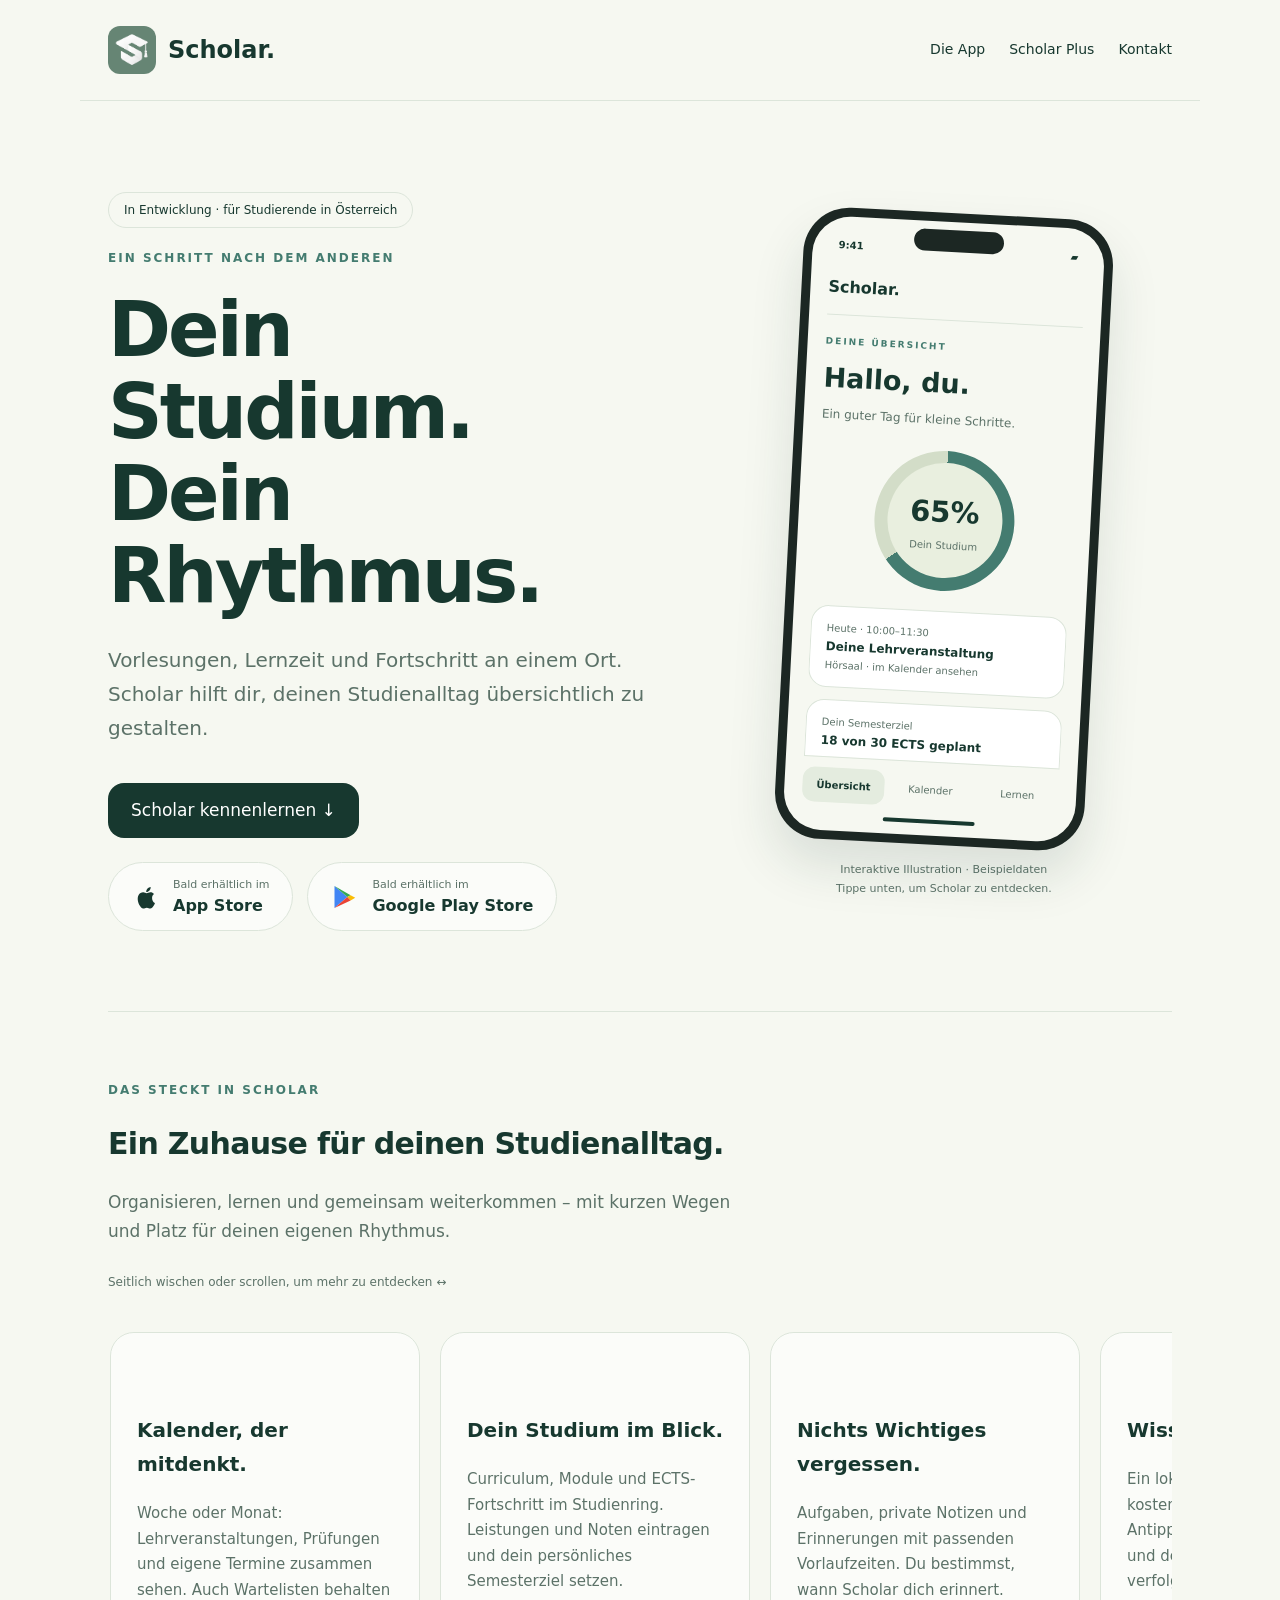
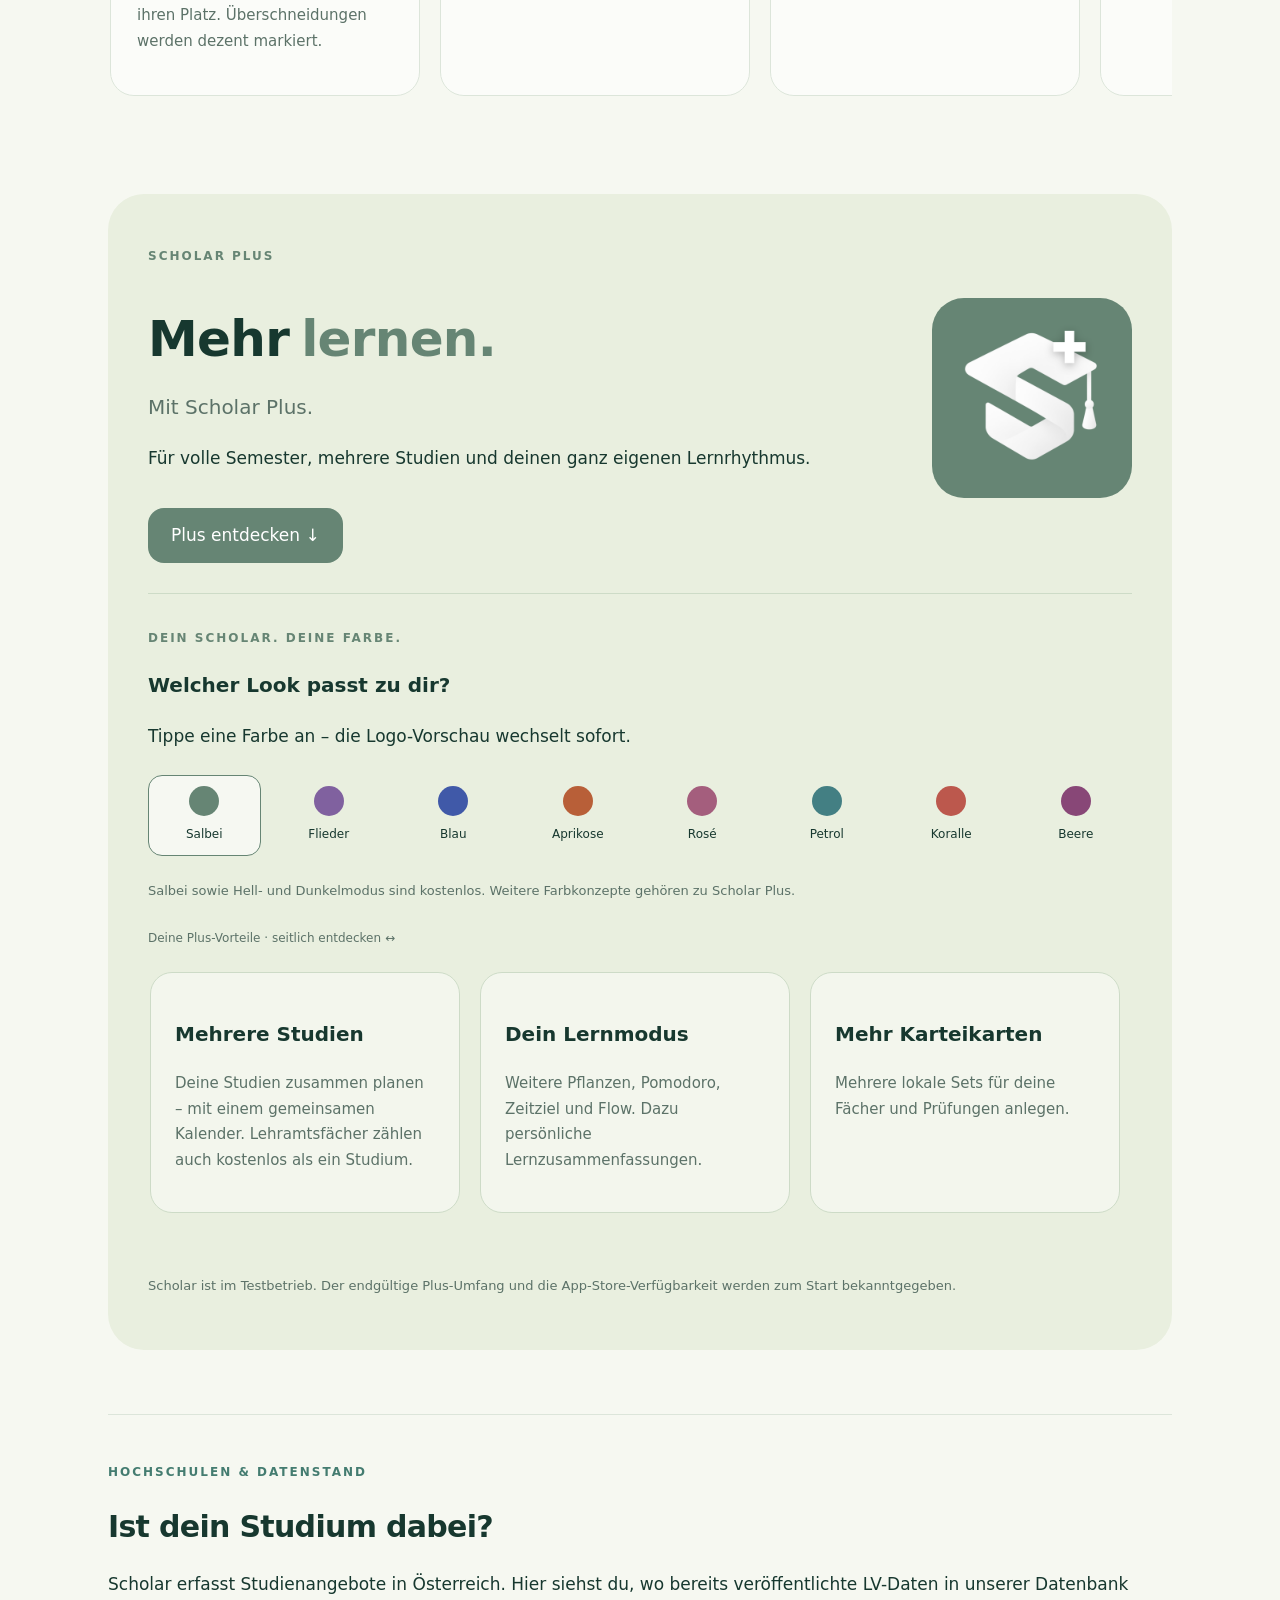
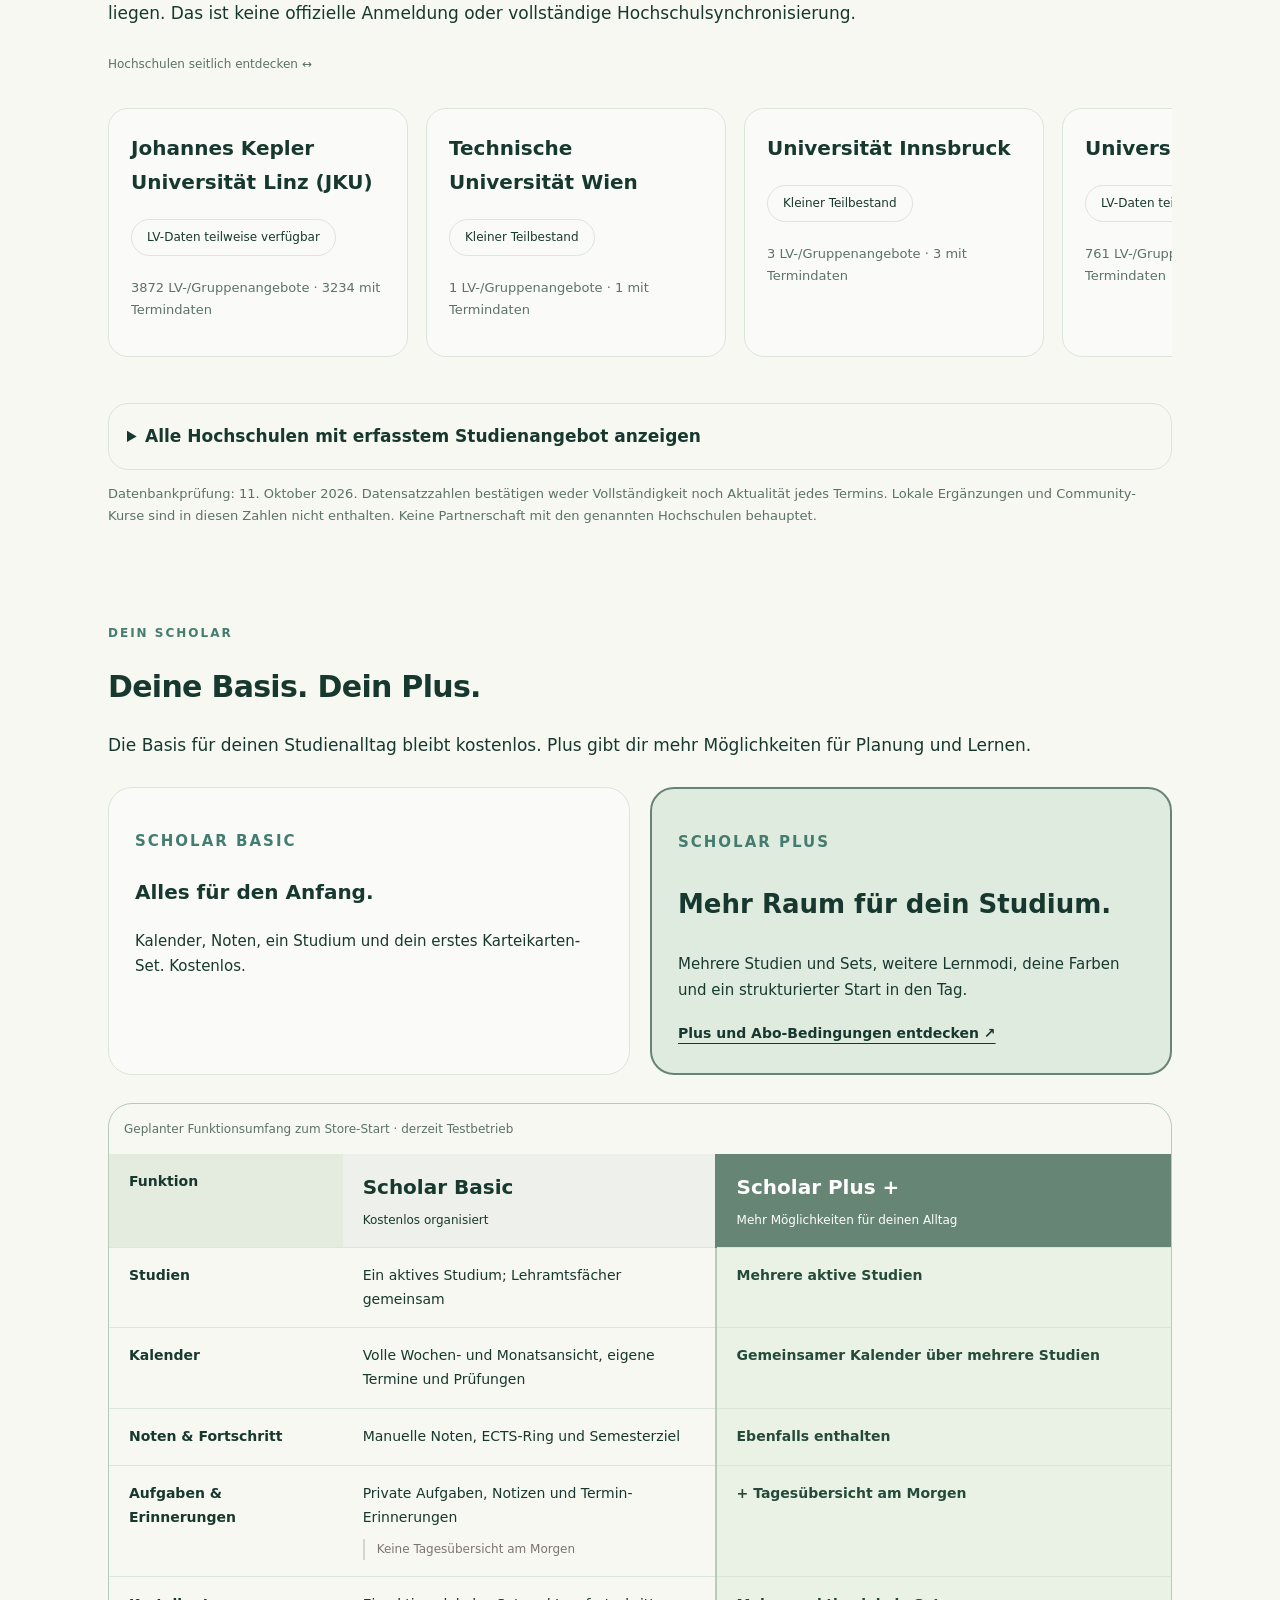
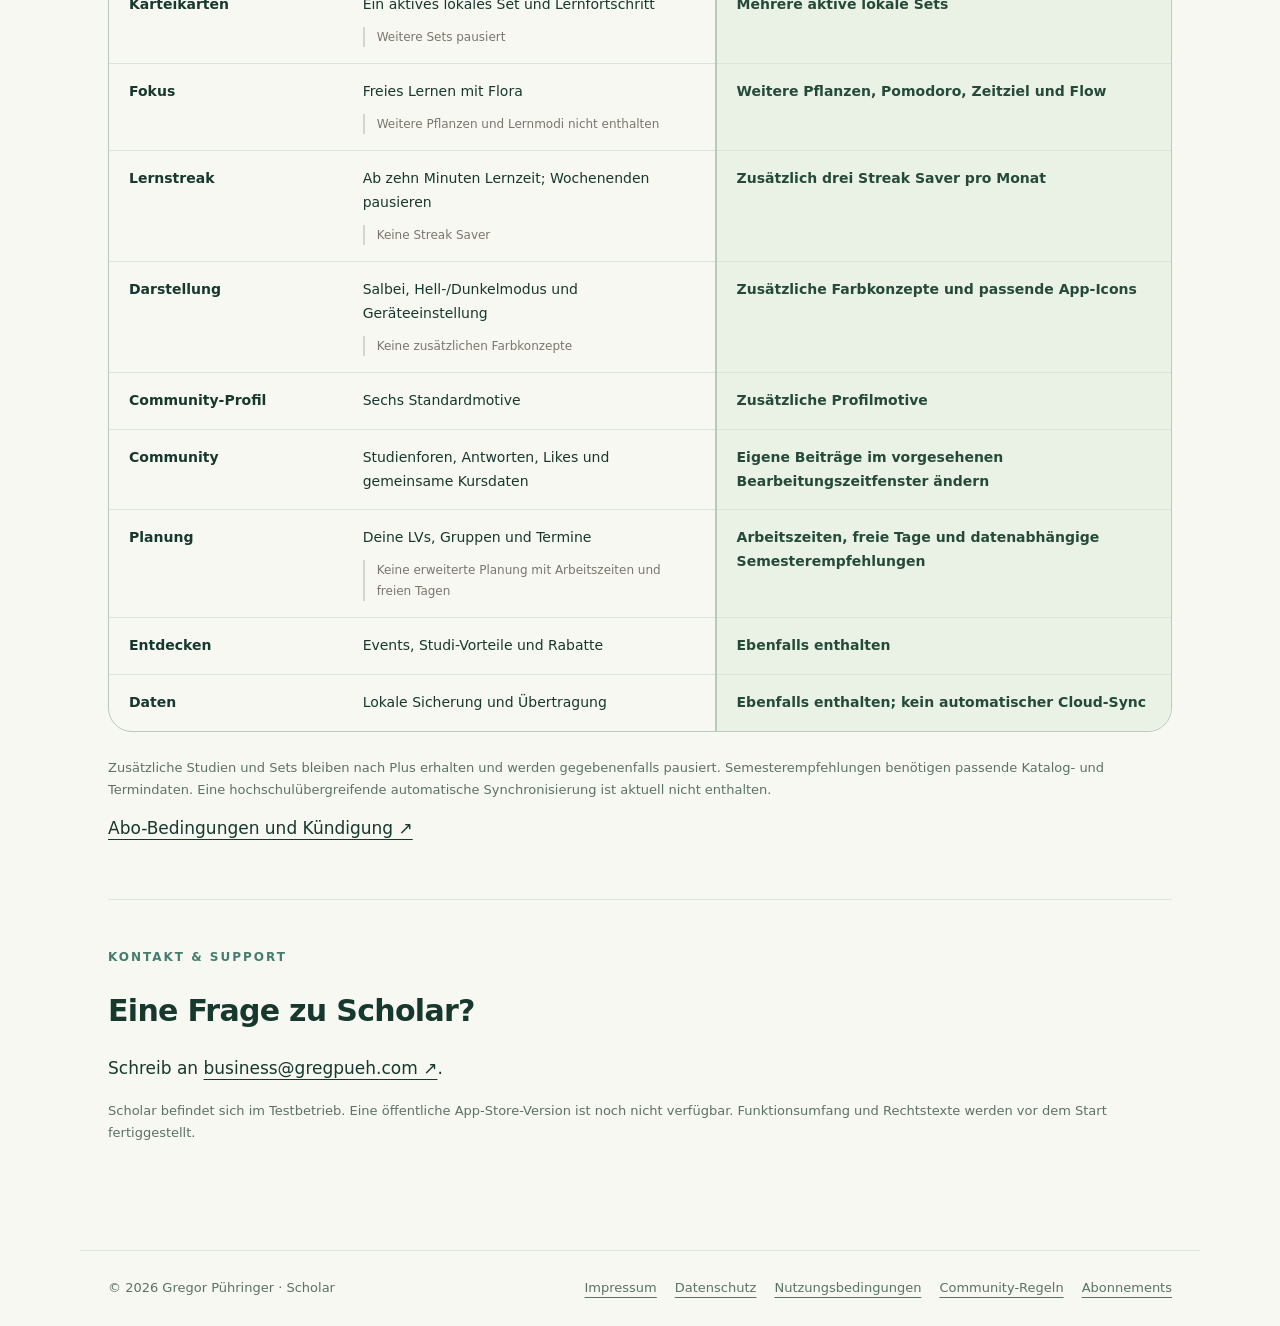
==== index.html @ a80ca8e8 "Add legal disclosures, Basic/Plus comparison and verified catalogue coverage" ====
<!doctype html><html lang="de"><head><meta charset="utf-8"><meta name="viewport" content="width=device-width,initial-scale=1"><meta name="description" content="Scholar – Studienplanung, Lernen und Community. Informationen zur App und Kontakt."><title>Dein Studium. Dein Rhythmus. · Scholar</title><link rel="icon" type="image/png" href="assets/favicon-current.png?v=4"><link rel="stylesheet" href="assets/style.css"></head><body><header><a class="brand" href="index.html"><img src="assets/icon.png" alt="">Scholar.</a><nav aria-label="Hauptnavigation"><a href="index.html#funktionen">Die App</a><a href="#plus">Scholar Plus</a><a href="index.html#kontakt">Kontakt</a></nav></header><main><section class="hero"><div><span class="pill">In Entwicklung · für Studierende in Österreich</span><p class="eyebrow">Ein Schritt nach dem anderen</p><h1>Dein Studium.<br>Dein Rhythmus.</h1><p class="lead">Vorlesungen, Lernzeit und Fortschritt an einem Ort. Scholar hilft dir, deinen Studienalltag übersichtlich zu gestalten.</p><a class="button" href="#funktionen">Scholar kennenlernen ↓</a><div class="store-buttons" aria-label="App-Verfügbarkeit"><button type="button" class="store-button" disabled><svg class="store-logo" viewBox="0 0 24 24" aria-hidden="true"><path fill="currentColor" d="M17.2 12.6c0-2 1.6-3 1.7-3.1-1-1.4-2.5-1.6-3-1.6-1.3-.1-2.6.8-3.3.8-.7 0-1.8-.8-3-.8-1.6 0-3.1.9-3.9 2.3-1.7 2.9-.4 7.2 1.2 9.5.8 1.1 1.6 2.3 2.8 2.2 1.1 0 1.6-.7 3-.7s1.8.7 3 .7c1.2 0 1.9-1.1 2.7-2.2.9-1.3 1.3-2.5 1.3-2.6-.1 0-2.5-1-2.5-4.5zM15 6.4c.6-.8 1.1-1.9 1-3-.9.1-2 .6-2.7 1.4-.6.7-1.2 1.8-1.1 2.9 1 .1 2.1-.5 2.8-1.3z"/></svg><span><small>Bald erhältlich im</small><strong>App Store</strong></span></button><button type="button" class="store-button" disabled><svg class="store-logo" viewBox="0 0 24 24" aria-hidden="true"><path fill="#4285f4" d="M3 2.5 14 12 3 21.5z"/><path fill="#34a853" d="m3 2.5 13.8 7.9L14 12z"/><path fill="#fbbc04" d="m14 12 2.8-1.6 4 2.3-4 2.3z"/><path fill="#ea4335" d="m3 21.5 13.8-6.5L14 12z"/></svg><span><small>Bald erhältlich im</small><strong>Google Play Store</strong></span></button></div></div><div class="phone-showcase"><div class="phone" aria-label="Interaktive Illustration der Scholar-App"><div class="phone-island"></div><div class="phone-screen"><div class="phone-status"><span>9:41</span><span>▰</span></div><div class="phone-appbar"><strong>Scholar.</strong><div class="phone-actions"><span class="phone-action" style="--icon:url(assets/moon.png)" aria-hidden="true"></span><span class="phone-action" style="--icon:url(assets/bell.png)" aria-hidden="true"></span><span class="phone-action" style="--icon:url(assets/flame.png)" aria-hidden="true"></span><span class="phone-action" style="--icon:url(assets/plus.png)" aria-hidden="true"></span></div></div><div class="phone-view" data-phone-view="home"><p class="eyebrow">Deine Übersicht</p><h3>Hallo, du.</h3><p class="phone-subtitle">Ein guter Tag für kleine Schritte.</p><div class="ring"><span><b>65%</b><small>Dein Studium</small></span></div><div class="agenda"><small>Heute · 10:00–11:30</small><strong>Deine Lehrveranstaltung</strong><small>Hörsaal · im Kalender ansehen</small></div><div class="agenda"><small>Dein Semesterziel</small><strong>18 von 30 ECTS geplant</strong><div class="mini-progress"><span></span></div></div></div><div class="phone-view" data-phone-view="calendar" hidden><p class="eyebrow">Dein Kalender</p><h3>Alles an einem Ort.</h3><div class="mini-week"><span>Mo</span><span>Di</span><span>Mi</span><span>Do</span><span>Fr</span></div><div class="agenda"><small>09:00–10:30 · Lehrveranstaltung</small><strong>Raum für neue Ideen</strong></div><div class="agenda"><small>14:00 · Prüfung</small><strong>Du bist vorbereitet.</strong></div><div class="agenda"><small>18:00 · Eigener Termin</small><strong>Zeit für dich</strong></div></div><div class="phone-view" data-phone-view="learn" hidden><p class="eyebrow">Deine Lernzeit</p><h3>Schritt für Schritt.</h3><div class="learning-illustration"><span class="feature-icon" style="--icon:url(assets/focus.png)" aria-hidden="true"></span></div><div class="agenda"><small>Freies Lernen</small><strong>Mit Flora dranbleiben.</strong></div><div class="agenda"><small>Deine Karteikarten</small><strong>Wissen wiederholen.</strong></div><div class="agenda"><small>Dein Lernstreak</small><strong>Jeder Lerntag zählt.</strong></div></div><div class="phone-tabs" role="group" aria-label="App-Vorschau auswählen"><button data-phone-tab="home" aria-pressed="true">Übersicht</button><button data-phone-tab="calendar" aria-pressed="false">Kalender</button><button data-phone-tab="learn" aria-pressed="false">Lernen</button></div><div class="phone-homebar"></div></div></div><p class="example">Interaktive Illustration · Beispieldaten<br>Tippe unten, um Scholar zu entdecken.</p></div></section><section id="funktionen" class="feature-section"><p class="eyebrow">Das steckt in Scholar</p><h2>Ein Zuhause für deinen Studienalltag.</h2><p class="section-intro">Organisieren, lernen und gemeinsam weiterkommen – mit kurzen Wegen und Platz für deinen eigenen Rhythmus.</p><p class="scroll-hint">Seitlich wischen oder scrollen, um mehr zu entdecken ↔</p><div class="feature-grid horizontal-cards" tabindex="0" aria-label="Scholar-Funktionen, seitlich scrollbar"><article><span class="feature-icon" style="--icon:url(assets/calendar.png)" aria-hidden="true"></span><h3>Kalender, der mitdenkt.</h3><p>Woche oder Monat: Lehrveranstaltungen, Prüfungen und eigene Termine zusammen sehen. Auch Wartelisten behalten ihren Platz. Überschneidungen werden dezent markiert.</p></article><article><span class="feature-icon" style="--icon:url(assets/target.svg)" aria-hidden="true"></span><h3>Dein Studium im Blick.</h3><p>Curriculum, Module und ECTS-Fortschritt im Studienring. Leistungen und Noten eintragen und dein persönliches Semesterziel setzen.</p></article><article><span class="feature-icon" style="--icon:url(assets/clock.svg)" aria-hidden="true"></span><h3>Nichts Wichtiges vergessen.</h3><p>Aufgaben, private Notizen und Erinnerungen mit passenden Vorlaufzeiten. Du bestimmst, wann Scholar dich erinnert.</p></article><article><span class="feature-icon" style="--icon:url(assets/flashcards.svg)" aria-hidden="true"></span><h3>Wissen, das bleibt.</h3><p>Ein lokales Karteikarten-Set kostenlos anlegen. Karten durch Antippen umdrehen, wiederholen und deinen Lernfortschritt verfolgen.</p></article><article><span class="feature-icon" style="--icon:url(assets/focus.png)" aria-hidden="true"></span><h3>Kleine Pflanze. Große Schritte.</h3><p>Kostenlos frei lernen mit Flora. Ab zehn Minuten Lernzeit zählt dein Tag für den Lernstreak. Wochenenden pausieren ihn, wenn du nicht lernst.</p></article><article><span class="feature-icon" style="--icon:url(assets/community.png)" aria-hidden="true"></span><h3>Gemeinsam weiterkommen.</h3><p>Studienforen mit Fragen, Beiträgen und Antworten. Community-Lehrveranstaltungen und Prüfungstermine ergänzen und finden.</p></article><article><span class="feature-icon" style="--icon:url(assets/discover.png)" aria-hidden="true"></span><h3>Mehr als Vorlesungen.</h3><p>In Wien Events, Studi-Vorteile und Rabatte entdecken. Kategorien helfen beim Finden; Links führen direkt zum jeweiligen Angebot.</p></article><article><span class="feature-icon" style="--icon:url(assets/download.svg)" aria-hidden="true"></span><h3>Deine Daten bleiben bei dir.</h3><p>Persönliche Studien- und Lerndaten lokal sichern und auf ein anderes Gerät übertragen. Account und gemeinsame Community-Daten liegen online.</p></article></div></section><section id="plus" class="plus-section"><div class="plus-intro"><div><p class="eyebrow">Scholar Plus</p><h2 class="rotating-heading">Mehr <span class="word-window" aria-hidden="true"><span class="word-track"><span>lernen.</span><span>planen.</span><span>Fokus.</span><span>Überblick.</span><span>Farbe.</span><span>Freiraum.</span><span>Struktur.</span><span>Motivation.</span><span>Möglichkeiten.</span><span>Lernzeit.</span><span>Organisation.</span><span>Fortschritt.</span><span>lernen.</span></span></span><span class="sr-only">lernen, planen, Fokus, Überblick, Farbe, Freiraum, Struktur, Motivation, Möglichkeiten, Lernzeit, Organisation und Fortschritt.</span></h2><p class="lead">Mit Scholar Plus.</p><p>Für volle Semester, mehrere Studien und deinen ganz eigenen Lernrhythmus.</p><a class="button" href="#plus-vorteile">Plus entdecken ↓</a></div><img class="plus-logo" src="assets/Scholar_sage_plus.png" alt="Scholar-Plus-Logo" width="200" height="200"></div><div class="color-showcase"><p class="eyebrow">Dein Scholar. Deine Farbe.</p><h3>Welcher Look passt zu dir?</h3><p>Tippe eine Farbe an – die Logo-Vorschau wechselt sofort.</p><div class="color-options"><button class="color-choice" data-color="sage" style="--swatch:#668574" aria-pressed="true"><span></span>Salbei</button><button class="color-choice" data-color="lilac" style="--swatch:#80619f" aria-pressed="false"><span></span>Flieder</button><button class="color-choice" data-color="blue" style="--swatch:#4059a8" aria-pressed="false"><span></span>Blau</button><button class="color-choice" data-color="orange" style="--swatch:#b85f38" aria-pressed="false"><span></span>Aprikose</button><button class="color-choice" data-color="rose" style="--swatch:#a45e7d" aria-pressed="false"><span></span>Rosé</button><button class="color-choice" data-color="teal" style="--swatch:#437f83" aria-pressed="false"><span></span>Petrol</button><button class="color-choice" data-color="coral" style="--swatch:#bc584d" aria-pressed="false"><span></span>Koralle</button><button class="color-choice" data-color="berry" style="--swatch:#884777" aria-pressed="false"><span></span>Beere</button></div><p class="footnote">Salbei sowie Hell- und Dunkelmodus sind kostenlos. Weitere Farbkonzepte gehören zu Scholar Plus.</p></div><p class="scroll-hint">Deine Plus-Vorteile · seitlich entdecken ↔</p><div id="plus-vorteile" class="plus-grid horizontal-cards" tabindex="0" aria-label="Plus-Vorteile, seitlich scrollbar"><article><h3>Mehrere Studien</h3><p>Deine Studien zusammen planen – mit einem gemeinsamen Kalender. Lehramtsfächer zählen auch kostenlos als ein Studium.</p></article><article><h3>Dein Lernmodus</h3><p>Weitere Pflanzen, Pomodoro, Zeitziel und Flow. Dazu persönliche Lernzusammenfassungen.</p></article><article><h3>Mehr Karteikarten</h3><p>Mehrere lokale Sets für deine Fächer und Prüfungen anlegen.</p></article><article><h3>Deine Farben</h3><p>Zusätzliche Farbkonzepte, Community-Icons und ein passendes App-Icon auf unterstützten Geräten.</p></article><article><h3>Mehr Freiraum</h3><p>Arbeitszeiten und freie Tage berücksichtigen. Semesterempfehlungen, wenn passende Daten vorliegen.</p></article><article><h3>Gut in den Tag</h3><p>Die Tagesübersicht am Morgen als Benachrichtigung erhalten.</p></article><article><h3>Streak retten</h3><p>Drei Streak Saver pro Monat. Einen nach einem verpassten Tag erloschenen Streak wieder anzünden.</p></article></div><p class="footnote">Scholar ist im Testbetrieb. Der endgültige Plus-Umfang und die App-Store-Verfügbarkeit werden zum Start bekanntgegeben.</p></section><section id="hochschulen" class="institutions"><p class="eyebrow">Hochschulen & Datenstand</p><h2>Ist dein Studium dabei?</h2><p>Scholar erfasst Studienangebote in Österreich. Hier siehst du, wo bereits veröffentlichte LV-Daten in unserer Datenbank liegen. Das ist keine offizielle Anmeldung oder vollständige Hochschulsynchronisierung.</p><p class="scroll-hint">Hochschulen seitlich entdecken ↔</p><div class="institution-grid" tabindex="0" aria-label="Hochschulen, seitlich scrollbar"><article><h3>Johannes Kepler Universität Linz (JKU)</h3><span class="pill">LV-Daten teilweise verfügbar</span><p>3872 LV-/Gruppenangebote · 3234 mit Termindaten</p></article><article><h3>Technische Universität Wien</h3><span class="pill">Kleiner Teilbestand</span><p>1 LV-/Gruppenangebote · 1 mit Termindaten</p></article><article><h3>Universität Innsbruck</h3><span class="pill">Kleiner Teilbestand</span><p>3 LV-/Gruppenangebote · 3 mit Termindaten</p></article><article><h3>Universität Klagenfurt</h3><span class="pill">LV-Daten teilweise verfügbar</span><p>761 LV-/Gruppenangebote · 729 mit Termindaten</p></article><article><h3>Universität Wien</h3><span class="pill">LV-Daten teilweise verfügbar</span><p>642 LV-/Gruppenangebote · 398 mit Termindaten</p></article><article><h3>Wirtschaftsuniversität Wien</h3><span class="pill">LV-Daten teilweise verfügbar</span><p>1442 LV-/Gruppenangebote · 597 mit Termindaten</p></article></div><details class="institution-directory"><summary>Alle Hochschulen mit erfasstem Studienangebot anzeigen</summary><ul><li><strong>Akademie der bildenden Künste Wien</strong><span>15 Studiengänge im Verzeichnis · LV-Daten noch nicht veröffentlicht</span></li><li><strong>Anton Bruckner Privatuniversität</strong><span>40 Studiengänge im Verzeichnis · LV-Daten noch nicht veröffentlicht</span></li><li><strong>Bertha von Suttner Privatuniversität</strong><span>7 Studiengänge im Verzeichnis · LV-Daten noch nicht veröffentlicht</span></li><li><strong>CAMPUS 02 Fachhochschule der Wirtschaft GmbH</strong><span>15 Studiengänge im Verzeichnis · LV-Daten noch nicht veröffentlicht</span></li><li><strong>Central European University Private University</strong><span>46 Studiengänge im Verzeichnis · LV-Daten noch nicht veröffentlicht</span></li><li><strong>Danube Private University</strong><span>7 Studiengänge im Verzeichnis · LV-Daten noch nicht veröffentlicht</span></li><li><strong>Fachhochschule für angewandte Militärwissenschaften</strong><span>3 Studiengänge im Verzeichnis · LV-Daten noch nicht veröffentlicht</span></li><li><strong>Fachhochschule Joanneum GmbH</strong><span>54 Studiengänge im Verzeichnis · LV-Daten noch nicht veröffentlicht</span></li><li><strong>Fachhochschule Salzburg GmbH</strong><span>36 Studiengänge im Verzeichnis · LV-Daten noch nicht veröffentlicht</span></li><li><strong>Fachhochschule Technikum Wien</strong><span>32 Studiengänge im Verzeichnis · LV-Daten noch nicht veröffentlicht</span></li><li><strong>Fachhochschule Vorarlberg GmbH</strong><span>17 Studiengänge im Verzeichnis · LV-Daten noch nicht veröffentlicht</span></li><li><strong>Fachhochschule Wiener Neustadt GmbH</strong><span>46 Studiengänge im Verzeichnis · LV-Daten noch nicht veröffentlicht</span></li><li><strong>Ferdinand Porsche Fernfachhochschule GmbH</strong><span>6 Studiengänge im Verzeichnis · LV-Daten noch nicht veröffentlicht</span></li><li><strong>FH Gesundheitsberufe OÖ GmbH</strong><span>12 Studiengänge im Verzeichnis · LV-Daten noch nicht veröffentlicht</span></li><li><strong>FH OÖ Studienbetriebs GmbH</strong><span>75 Studiengänge im Verzeichnis · LV-Daten noch nicht veröffentlicht</span></li><li><strong>FHG – Zentrum für Gesundheitsberufe Tirol GmbH</strong><span>11 Studiengänge im Verzeichnis · LV-Daten noch nicht veröffentlicht</span></li><li><strong>FHW Fachhochschul-Studiengänge Betriebs- und Forschungseinrichtungen der Wiener Wirtschaft GmbH (FHW GmbH)</strong><span>20 Studiengänge im Verzeichnis · LV-Daten noch nicht veröffentlicht</span></li><li><strong>Gustav Mahler Privatuniversität für Musik</strong><span>5 Studiengänge im Verzeichnis · LV-Daten noch nicht veröffentlicht</span></li><li><strong>Hochschule für Agrar- und Umweltpädagogik</strong><span>6 Studiengänge im Verzeichnis · LV-Daten noch nicht veröffentlicht</span></li><li><strong>Hochschule für Angewandte Wissenschaften Burgenland GmbH</strong><span>32 Studiengänge im Verzeichnis · LV-Daten noch nicht veröffentlicht</span></li><li><strong>Hochschule für Angewandte Wissenschaften Campus Wien</strong><span>47 Studiengänge im Verzeichnis · LV-Daten noch nicht veröffentlicht</span></li><li><strong>Hochschule für Angewandte Wissenschaften Kärnten</strong><span>52 Studiengänge im Verzeichnis · LV-Daten noch nicht veröffentlicht</span></li><li><strong>Hochschule für Angewandte Wissenschaften Kufstein Tirol GmbH</strong><span>20 Studiengänge im Verzeichnis · LV-Daten noch nicht veröffentlicht</span></li><li><strong>Hochschule für Angewandte Wissenschaften St. Pölten</strong><span>32 Studiengänge im Verzeichnis · LV-Daten noch nicht veröffentlicht</span></li><li><strong>Hochschule für Wirtschaft und Gesellschaft des BFI Wien</strong><span>17 Studiengänge im Verzeichnis · LV-Daten noch nicht veröffentlicht</span></li><li><strong>IMC Hochschule für Angewandte Wissenschaften Krems GmbH</strong><span>29 Studiengänge im Verzeichnis · LV-Daten noch nicht veröffentlicht</span></li><li><strong>Interdisciplinary Transformation University (IT:U)</strong><span>4 Studiengänge im Verzeichnis · LV-Daten noch nicht veröffentlicht</span></li><li><strong>JAM MUSIC LAB Private University for Jazz and Popular Music Vienna</strong><span>6 Studiengänge im Verzeichnis · LV-Daten noch nicht veröffentlicht</span></li><li><strong>Johannes Kepler Universität Linz (JKU)</strong><span>78 Studiengänge im Verzeichnis · LV-Daten vorhanden</span></li><li><strong>Joseph-Haydn-Privathochschule für Musik Burgenland</strong><span>39 Studiengänge im Verzeichnis · LV-Daten noch nicht veröffentlicht</span></li><li><strong>Karl Landsteiner Privatuniversität</strong><span>6 Studiengänge im Verzeichnis · LV-Daten noch nicht veröffentlicht</span></li><li><strong>Katholische Privatuniversität Linz</strong><span>14 Studiengänge im Verzeichnis · LV-Daten noch nicht veröffentlicht</span></li><li><strong>Kirchliche Pädagogische Hochschule – Edith Stein</strong><span>5 Studiengänge im Verzeichnis · LV-Daten noch nicht veröffentlicht</span></li><li><strong>Kirchliche Pädagogische Hochschule Wien/Niederösterreich</strong><span>5 Studiengänge im Verzeichnis · LV-Daten noch nicht veröffentlicht</span></li><li><strong>Lauder Business School</strong><span>3 Studiengänge im Verzeichnis · LV-Daten noch nicht veröffentlicht</span></li><li><strong>MCI Management Center Innsbruck – Internationale Hochschule GmbH</strong><span>30 Studiengänge im Verzeichnis · LV-Daten noch nicht veröffentlicht</span></li><li><strong>Medizinische Universität Graz</strong><span>8 Studiengänge im Verzeichnis · LV-Daten noch nicht veröffentlicht</span></li><li><strong>Medizinische Universität Innsbruck</strong><span>7 Studiengänge im Verzeichnis · LV-Daten noch nicht veröffentlicht</span></li><li><strong>Medizinische Universität Wien</strong><span>9 Studiengänge im Verzeichnis · LV-Daten noch nicht veröffentlicht</span></li><li><strong>MODUL University Vienna Privatuniversität</strong><span>11 Studiengänge im Verzeichnis · LV-Daten noch nicht veröffentlicht</span></li><li><strong>Montanuniversität Leoben</strong><span>44 Studiengänge im Verzeichnis · LV-Daten noch nicht veröffentlicht</span></li><li><strong>Musik und Kunst Privatuniversität der Stadt Wien</strong><span>32 Studiengänge im Verzeichnis · LV-Daten noch nicht veröffentlicht</span></li><li><strong>New Design University Privatuniversität St.Pölten</strong><span>8 Studiengänge im Verzeichnis · LV-Daten noch nicht veröffentlicht</span></li><li><strong>Pädagogische Hochschule Kärnten</strong><span>5 Studiengänge im Verzeichnis · LV-Daten noch nicht veröffentlicht</span></li><li><strong>Pädagogische Hochschule Niederösterreich</strong><span>7 Studiengänge im Verzeichnis · LV-Daten noch nicht veröffentlicht</span></li><li><strong>Pädagogische Hochschule Oberösterreich</strong><span>15 Studiengänge im Verzeichnis · LV-Daten noch nicht veröffentlicht</span></li><li><strong>Pädagogische Hochschule Salzburg</strong><span>6 Studiengänge im Verzeichnis · LV-Daten noch nicht veröffentlicht</span></li><li><strong>Pädagogische Hochschule Steiermark</strong><span>14 Studiengänge im Verzeichnis · LV-Daten noch nicht veröffentlicht</span></li><li><strong>Pädagogische Hochschule Tirol</strong><span>12 Studiengänge im Verzeichnis · LV-Daten noch nicht veröffentlicht</span></li><li><strong>Pädagogische Hochschule Vorarlberg</strong><span>4 Studiengänge im Verzeichnis · LV-Daten noch nicht veröffentlicht</span></li><li><strong>Pädagogische Hochschule Wien</strong><span>14 Studiengänge im Verzeichnis · LV-Daten noch nicht veröffentlicht</span></li><li><strong>Paracelsus Medizinische Privatuniversität</strong><span>11 Studiengänge im Verzeichnis · LV-Daten noch nicht veröffentlicht</span></li><li><strong>Philosophisch-Theologische Hochschule Benedikt XVI. Heiligenkreuz</strong><span>3 Studiengänge im Verzeichnis · LV-Daten noch nicht veröffentlicht</span></li><li><strong>Private Pädagogische Hochschule Augustinum</strong><span>5 Studiengänge im Verzeichnis · LV-Daten noch nicht veröffentlicht</span></li><li><strong>Private Pädagogische Hochschule Burgenland</strong><span>3 Studiengänge im Verzeichnis · LV-Daten noch nicht veröffentlicht</span></li><li><strong>Private Pädagogische Hochschule der Diözese Linz</strong><span>7 Studiengänge im Verzeichnis · LV-Daten noch nicht veröffentlicht</span></li><li><strong>Privatuniversität Schloss Seeburg</strong><span>8 Studiengänge im Verzeichnis · LV-Daten noch nicht veröffentlicht</span></li><li><strong>Sigmund Freud Privatuniversität</strong><span>14 Studiengänge im Verzeichnis · LV-Daten noch nicht veröffentlicht</span></li><li><strong>Stella Vorarlberg Privathochschule für Musik</strong><span>4 Studiengänge im Verzeichnis · LV-Daten noch nicht veröffentlicht</span></li><li><strong>Technische Universität Graz</strong><span>62 Studiengänge im Verzeichnis · LV-Daten noch nicht veröffentlicht</span></li><li><strong>Technische Universität Wien</strong><span>56 Studiengänge im Verzeichnis · LV-Daten vorhanden</span></li><li><strong>UMIT TIROL – Privatuniversität für Gesundheitswissenschaften und -technologie</strong><span>23 Studiengänge im Verzeichnis · LV-Daten noch nicht veröffentlicht</span></li><li><strong>Universität für angewandte Kunst Wien</strong><span>33 Studiengänge im Verzeichnis · LV-Daten noch nicht veröffentlicht</span></li><li><strong>Universität für Bodenkultur Wien</strong><span>52 Studiengänge im Verzeichnis · LV-Daten noch nicht veröffentlicht</span></li><li><strong>Universität für künstlerische und industrielle Gestaltung Linz</strong><span>27 Studiengänge im Verzeichnis · LV-Daten noch nicht veröffentlicht</span></li><li><strong>Universität für Musik und darstellende Kunst Graz</strong><span>102 Studiengänge im Verzeichnis · LV-Daten noch nicht veröffentlicht</span></li><li><strong>Universität für Musik und darstellende Kunst Wien</strong><span>97 Studiengänge im Verzeichnis · LV-Daten noch nicht veröffentlicht</span></li><li><strong>Universität für Weiterbildung Krems</strong><span>14 Studiengänge im Verzeichnis · LV-Daten noch nicht veröffentlicht</span></li><li><strong>Universität Graz</strong><span>157 Studiengänge im Verzeichnis · LV-Daten noch nicht veröffentlicht</span></li><li><strong>Universität Innsbruck</strong><span>180 Studiengänge im Verzeichnis · LV-Daten vorhanden</span></li><li><strong>Universität Klagenfurt</strong><span>79 Studiengänge im Verzeichnis · LV-Daten vorhanden</span></li><li><strong>Universität Mozarteum Salzburg</strong><span>99 Studiengänge im Verzeichnis · LV-Daten noch nicht veröffentlicht</span></li><li><strong>Universität Salzburg</strong><span>140 Studiengänge im Verzeichnis · LV-Daten noch nicht veröffentlicht</span></li><li><strong>Universität Wien</strong><span>240 Studiengänge im Verzeichnis · LV-Daten vorhanden</span></li><li><strong>University of Sustainability – Charlotte Fresenius Privatuniversität</strong><span>6 Studiengänge im Verzeichnis · LV-Daten noch nicht veröffentlicht</span></li><li><strong>Veterinärmedizinische Universität Wien</strong><span>8 Studiengänge im Verzeichnis · LV-Daten noch nicht veröffentlicht</span></li><li><strong>Webster Vienna Private University</strong><span>7 Studiengänge im Verzeichnis · LV-Daten noch nicht veröffentlicht</span></li><li><strong>Wirtschaftsuniversität Wien</strong><span>24 Studiengänge im Verzeichnis · LV-Daten vorhanden</span></li></ul></details><p class="footnote">Datenbankprüfung: 11. Oktober 2026. Datensatzzahlen bestätigen weder Vollständigkeit noch Aktualität jedes Termins. Lokale Ergänzungen und Community-Kurse sind in diesen Zahlen nicht enthalten. Keine Partnerschaft mit den genannten Hochschulen behauptet.</p></section><section id="vergleich" class="comparison"><p class="eyebrow">Dein Scholar</p><h2>Deine Basis. Dein Plus.</h2><p>Die Basis für deinen Studienalltag bleibt kostenlos. Plus gibt dir mehr Möglichkeiten für Planung und Lernen.</p><div class="plan-intro"><article class="basic-plan"><p class="eyebrow">Scholar Basic</p><h3>Alles für den Anfang.</h3><p>Kalender, Noten, ein Studium und dein erstes Karteikarten-Set. Kostenlos.</p></article><article class="plus-plan"><p class="eyebrow">Scholar Plus</p><h3>Mehr Raum für dein Studium.</h3><p>Mehrere Studien und Sets, weitere Lernmodi, deine Farben und ein strukturierter Start in den Tag.</p><a href="abonnements.html">Plus und Abo-Bedingungen entdecken ↗</a></article></div><div class="comparison-scroll" tabindex="0" aria-label="Funktionsvergleich, horizontal scrollbar"><table><caption>Geplanter Funktionsumfang zum Store-Start · derzeit Testbetrieb</caption><thead><tr><th scope="col">Funktion</th><th scope="col" class="basic-column"><span class="plan-label">Scholar Basic</span><small>Kostenlos organisiert</small></th><th scope="col" class="plus-column"><span class="plan-label">Scholar Plus <span aria-hidden="true">+</span></span><small>Mehr Möglichkeiten für deinen Alltag</small></th></tr></thead><tbody><tr><th scope="row">Studien</th><td>Ein aktives Studium; Lehramtsfächer gemeinsam</td><td>Mehrere aktive Studien</td></tr><tr><th scope="row">Kalender</th><td>Volle Wochen- und Monatsansicht, eigene Termine und Prüfungen</td><td>Gemeinsamer Kalender über mehrere Studien</td></tr><tr><th scope="row">Noten & Fortschritt</th><td>Manuelle Noten, ECTS-Ring und Semesterziel</td><td>Ebenfalls enthalten</td></tr><tr><th scope="row">Aufgaben & Erinnerungen</th><td>Private Aufgaben, Notizen und Termin-Erinnerungen<small class="comparison-missing">Keine Tagesübersicht am Morgen</small></td><td><span class="comparison-extra">+ Tagesübersicht am Morgen</span></td></tr><tr><th scope="row">Karteikarten</th><td>Ein aktives lokales Set und Lernfortschritt<small class="comparison-missing">Weitere Sets pausiert</small></td><td>Mehrere aktive lokale Sets</td></tr><tr><th scope="row">Fokus</th><td>Freies Lernen mit Flora<small class="comparison-missing">Weitere Pflanzen und Lernmodi nicht enthalten</small></td><td>Weitere Pflanzen, Pomodoro, Zeitziel und Flow</td></tr><tr><th scope="row">Lernstreak</th><td>Ab zehn Minuten Lernzeit; Wochenenden pausieren<small class="comparison-missing">Keine Streak Saver</small></td><td>Zusätzlich drei Streak Saver pro Monat</td></tr><tr><th scope="row">Darstellung</th><td>Salbei, Hell-/Dunkelmodus und Geräteeinstellung<small class="comparison-missing">Keine zusätzlichen Farbkonzepte</small></td><td>Zusätzliche Farbkonzepte und passende App-Icons</td></tr><tr><th scope="row">Community-Profil</th><td>Sechs Standardmotive</td><td>Zusätzliche Profilmotive</td></tr><tr><th scope="row">Community</th><td>Studienforen, Antworten, Likes und gemeinsame Kursdaten</td><td>Eigene Beiträge im vorgesehenen Bearbeitungszeitfenster ändern</td></tr><tr><th scope="row">Planung</th><td>Deine LVs, Gruppen und Termine<small class="comparison-missing">Keine erweiterte Planung mit Arbeitszeiten und freien Tagen</small></td><td>Arbeitszeiten, freie Tage und datenabhängige Semesterempfehlungen</td></tr><tr><th scope="row">Entdecken</th><td>Events, Studi-Vorteile und Rabatte</td><td>Ebenfalls enthalten</td></tr><tr><th scope="row">Daten</th><td>Lokale Sicherung und Übertragung</td><td>Ebenfalls enthalten; kein automatischer Cloud-Sync</td></tr></tbody></table></div><p class="footnote">Zusätzliche Studien und Sets bleiben nach Plus erhalten und werden gegebenenfalls pausiert. Semesterempfehlungen benötigen passende Katalog- und Termindaten. Eine hochschulübergreifende automatische Synchronisierung ist aktuell nicht enthalten.</p><a href="abonnements.html">Abo-Bedingungen und Kündigung ↗</a></section><section id="kontakt" class="contact"><p class="eyebrow">Kontakt & Support</p><h2>Eine Frage zu Scholar?</h2><p>Schreib an <a href="mailto:business@gregpueh.com">business@gregpueh.com ↗</a>.</p><p class="footnote">Scholar befindet sich im Testbetrieb. Eine öffentliche App-Store-Version ist noch nicht verfügbar. Funktionsumfang und Rechtstexte werden vor dem Start fertiggestellt.</p></section></main><footer><span>© 2026 Gregor Pühringer · Scholar</span><div><a href="impressum.html">Impressum</a><a href="datenschutz.html">Datenschutz</a><a href="nutzungsbedingungen.html">Nutzungsbedingungen</a><a href="community.html">Community-Regeln</a><a href="abonnements.html">Abonnements</a></div></footer><script src="assets/site.js" defer></script></body></html>
---- assets/style.css ----
:root{--bg:#f6f8f1;--ink:#17382f;--muted:#5c7268;--accent:#447c70;--line:#dce5da}*{box-sizing:border-box}body{margin:0;background:var(--bg);color:var(--ink);font:17px/1.7 system-ui,-apple-system,sans-serif}a{color:inherit;text-underline-offset:5px}a:focus-visible{outline:3px solid var(--accent);outline-offset:5px}header,main,footer{max-width:1120px;margin:auto;padding:26px 28px}header{display:flex;justify-content:space-between;align-items:center;gap:20px;border-bottom:1px solid var(--line)}.brand{display:flex;align-items:center;gap:12px;font-size:24px;font-weight:750;text-decoration:none}.brand img{width:42px;height:42px;border-radius:12px}nav{display:flex;gap:24px;flex-wrap:wrap;font-size:14px}nav a{text-decoration:none}.hero{display:grid;grid-template-columns:1.2fr 1fr;align-items:center;gap:60px;padding:65px 0 80px}.eyebrow{font-size:12px;text-transform:uppercase;letter-spacing:2px;color:var(--accent);font-weight:700}h1{font-size:clamp(42px,6vw,76px);line-height:1.08;letter-spacing:-3px;font-weight:600;margin:20px 0 26px}h2{font-size:30px;line-height:1.25;letter-spacing:-.7px}h3{font-size:20px}.lead{font-size:20px;color:var(--muted);max-width:550px}.pill{display:inline-block;border:1px solid var(--line);border-radius:30px;padding:7px 15px;font-size:12px;margin-bottom:8px}.button{display:inline-block;background:var(--ink);color:white;padding:13px 23px;border-radius:16px;text-decoration:none;margin-top:18px}.preview{background:#e9efdf;border:1px solid var(--line);border-radius:38px;padding:32px;transform:rotate(2deg)}.preview-top{display:flex;justify-content:space-between;align-items:center}.ring{width:150px;height:150px;background:conic-gradient(var(--accent) 0 65%,#d3ddc8 65%);border-radius:50%;display:grid;place-items:center;margin:24px auto}.ring span{width:122px;height:122px;border-radius:50%;background:#e9efdf;display:grid;place-items:center;font-size:33px}.agenda{background:var(--bg);padding:18px 22px;margin-top:12px;border-radius:18px}.agenda small{display:block;color:var(--muted)}.example{font-size:11px;text-align:center;color:var(--muted);margin-top:16px}.features{display:grid;grid-template-columns:repeat(3,1fr);gap:28px;border-top:1px solid var(--line);padding:38px 0}.features p{color:var(--muted)}.contact{border-top:1px solid var(--line);padding:35px 0}.legal{max-width:780px;padding-top:45px}.legal h1{font-size:46px;letter-spacing:-1.5px}.legal h2{font-size:28px}.registration-notice{padding:16px 20px;background:#f4ebd5;border-radius:14px;color:#685536;font-size:14px}.footnote{font-size:13px;color:var(--muted)}footer{display:flex;justify-content:space-between;gap:24px;flex-wrap:wrap;border-top:1px solid var(--line);font-size:13px;color:var(--muted);margin-top:32px}footer div{display:flex;gap:18px;flex-wrap:wrap}@media(max-width:720px){header,main,footer{padding:22px}.hero{grid-template-columns:1fr;gap:28px;padding:40px 0}.preview{transform:none}.features{grid-template-columns:1fr;gap:8px}nav{gap:14px}h1{letter-spacing:-1.8px}}

html{scroll-behavior:smooth;scroll-padding-top:24px}.brand img{width:48px;height:48px}.feature-section{padding:56px 0;border-top:1px solid var(--line)}.section-intro{max-width:650px;color:var(--muted)}.feature-grid{display:grid;grid-template-columns:repeat(3,minmax(0,1fr));gap:24px;margin-top:32px}.feature-grid article{padding:26px;background:#fff9;border:1px solid var(--line);border-radius:24px}.feature-grid p,.plus-grid p{color:var(--muted);font-size:15px}.feature-icon{display:block;width:34px;height:34px;background:var(--accent);mask:var(--icon) center/contain no-repeat;-webkit-mask:var(--icon) center/contain no-repeat}.plus-section{padding:40px;border-radius:36px;background:#e9efdf;margin:20px 0 64px;overflow:hidden}.plus-intro{display:flex;justify-content:space-between;align-items:center;gap:32px}.plus-logo{width:200px;height:200px;object-fit:contain;border-radius:32px;flex-shrink:0}.rotating-heading{font-size:clamp(30px,4.5vw,50px);line-height:1.25;margin-bottom:0;display:flex;gap:.24em;flex-wrap:wrap}.word-window{height:1.25em;overflow:hidden;display:inline-block}.word-track{display:block;animation:word-board 20s infinite}.word-track>span{display:block;height:1.25em;color:var(--accent)}@keyframes word-board{0%,15%{transform:translateY(0)}20%,35%{transform:translateY(-16.6667%)}40%,55%{transform:translateY(-33.3333%)}60%,75%{transform:translateY(-50%)}80%,95%{transform:translateY(-66.6667%)}100%{transform:translateY(-83.3333%)}}.sr-only{position:absolute;width:1px;height:1px;overflow:hidden;clip-path:inset(50%)}.plus-grid{display:grid;grid-template-columns:repeat(2,minmax(0,1fr));gap:16px 32px;margin:40px 0}.plus-grid article{border-top:1px solid #cddbc7;padding-top:12px}.color-showcase{border-top:1px solid #cddbc7;padding-top:22px}.color-options{display:flex;gap:12px;flex-wrap:wrap;margin:24px 0}.color-choice{font:inherit;font-size:12px;color:var(--ink);background:transparent;border:1px solid transparent;border-radius:14px;padding:10px;cursor:pointer;display:grid;justify-items:center;gap:8px;min-width:74px}.color-choice>span{width:30px;height:30px;border-radius:50%;background:var(--swatch)}.color-choice[aria-pressed=true]{background:#fff9;border-color:var(--accent)}button:focus-visible{outline:3px solid var(--accent);outline-offset:3px}@media(max-width:850px){.feature-grid{grid-template-columns:repeat(2,minmax(0,1fr))}}@media(max-width:600px){header{align-items:flex-start;flex-wrap:wrap;gap:14px}nav{width:100%;justify-content:space-between}.feature-grid{grid-template-columns:1fr}.plus-section{padding:24px;border-radius:26px}.plus-intro{flex-direction:column;align-items:flex-start}.plus-logo{width:130px;height:130px;align-self:center}.plus-grid{grid-template-columns:1fr}.hero{gap:34px}.preview-top{gap:12px}}@media(prefers-reduced-motion:reduce){html{scroll-behavior:auto}.word-track{animation:none}}

.phone-showcase{display:grid;justify-items:center;perspective:1200px}.phone{width:310px;max-width:100%;background:#1c2723;padding:9px;border-radius:46px;box-shadow:0 26px 50px #17382f20;position:relative;transform:rotate(3deg);transition:transform .45s ease,box-shadow .45s ease}.phone:hover,.phone:focus-within{transform:rotate(0) translateY(-6px);box-shadow:0 35px 65px #17382f2a}.phone-screen{background:var(--bg);border-radius:38px;padding:20px 18px 12px;overflow:hidden;min-height:590px}.phone-island{position:absolute;top:17px;width:90px;height:22px;border-radius:20px;background:#1c2723;left:50%;transform:translateX(-50%);z-index:1}.phone-status{display:flex;justify-content:space-between;font-size:10px;font-weight:700;padding:0 8px 20px}.phone-appbar{display:flex;justify-content:space-between;align-items:center;font-size:16px;border-bottom:1px solid var(--line);padding-bottom:14px}.phone-view{min-height:445px;padding-top:12px}.phone-view[hidden]{display:none}.phone-view h3{font-size:27px;margin:3px 0}.phone-view .eyebrow{font-size:9px;margin-bottom:6px}.phone-subtitle{font-size:12px;color:var(--muted);margin:3px 0}.phone .ring{width:140px;height:140px;margin:20px auto}.phone .ring span{width:115px;height:115px;display:flex;flex-direction:column;justify-content:center;font-size:29px}.phone .ring small{font-size:10px;color:var(--muted)}.phone .agenda{padding:13px 15px;background:white;font-size:12px;border:1px solid var(--line);transition:transform .2s}.phone .agenda:hover{transform:translateY(-3px)}.phone .agenda small{font-size:10px}.mini-progress{height:5px;background:#e3eadf;border-radius:8px;margin-top:9px}.mini-progress span{display:block;width:60%;height:100%;background:var(--accent);border-radius:8px}.phone-tabs{display:flex;gap:5px;padding-top:10px;border-top:1px solid var(--line)}.phone-tabs button{flex:1;min-width:0;font:inherit;font-size:10px;padding:9px 3px;border:0;border-radius:12px;background:transparent;color:var(--muted);cursor:pointer}.phone-tabs button[aria-pressed=true]{background:#e4ecdf;color:var(--ink);font-weight:700}.phone-homebar{height:4px;width:92px;background:var(--ink);border-radius:10px;margin:15px auto 0}.mini-week{display:flex;justify-content:space-between;background:#e4ecdf;border-radius:12px;padding:13px;margin:24px 0;font-size:12px}.learning-illustration{display:grid;place-items:center;height:135px}.learning-illustration .feature-icon{width:90px;height:90px}@media(max-width:720px){.phone{transform:none}.phone-showcase{margin-top:16px}}@media(prefers-reduced-motion:reduce){.phone,.phone .agenda{transition:none}.phone:hover,.phone:focus-within{transform:none}}

.horizontal-cards{display:flex;gap:20px;overflow-x:auto;scroll-snap-type:x mandatory;padding:8px 2px 22px;scrollbar-width:thin;scrollbar-color:var(--accent) transparent}.horizontal-cards article{flex:0 0 310px;scroll-snap-align:start;min-width:0}.plus-grid.horizontal-cards{margin-top:16px}.plus-grid article{background:var(--panel,#ffffff70);border:1px solid var(--line);border-radius:22px;padding:24px}.scroll-hint{font-size:12px;color:var(--muted);margin:26px 0 4px}.plus-section{--bg:#e9efdf;--ink:#17382f;--muted:#5c7268;--accent:#447c70;--line:#cddbc7;--panel:#ffffff70;background:var(--bg);color:var(--ink);transition:background-color .3s,color .3s}.plus-section .eyebrow,.plus-section .word-track>span{color:var(--accent)}.plus-section .button{background:var(--accent);color:#fff}.plus-section .color-choice{color:var(--ink)}.plus-section .color-showcase{margin-top:30px;border-color:var(--line)}.plus-section[data-palette=lilac]{--bg:#ece4f5;--ink:#352d40;--muted:#756d83;--accent:#80619f;--line:#d8c9e6}.plus-section[data-palette=blue]{--bg:#e2ecf6;--ink:#283946;--muted:#667887;--accent:#527b9e;--line:#c8d9e9}.plus-section[data-palette=orange]{--bg:#ffe6d6;--ink:#49332c;--muted:#886e61;--accent:#b75f39;--line:#ebc7af}.plus-section[data-palette=rose]{--bg:#f4e3eb;--ink:#422f39;--muted:#826d79;--accent:#a35e7d;--line:#dfc7d3}.plus-section[data-palette=teal]{--bg:#dfefef;--ink:#293d3e;--muted:#627b7d;--accent:#447f83;--line:#bedcdd}.plus-section[data-palette=coral]{--bg:#ffe5df;--ink:#50312d;--muted:#865f58;--accent:#b65e53;--line:#ebc4ba}.plus-section[data-palette=berry]{--bg:#eee1eb;--ink:#432b3c;--muted:#7d6274;--accent:#965375;--line:#dbc3d3}.phone{height:632px;width:310px;flex-shrink:0}.phone-screen{height:614px;min-height:0;display:flex;flex-direction:column}.phone-status,.phone-appbar,.phone-tabs,.phone-homebar{flex-shrink:0}.phone-view{flex:1;min-height:0;overflow:hidden;padding-top:10px}.phone-tabs{margin-top:auto}.phone-homebar{margin-top:12px;margin-bottom:0}.phone-actions{display:flex;gap:8px;align-items:center}.phone-action{width:17px;height:17px;background:var(--accent);mask:var(--icon) center/contain no-repeat;-webkit-mask:var(--icon) center/contain no-repeat}.learning-illustration{height:88px}.learning-illustration .feature-icon{width:62px;height:62px}.phone-view[data-phone-view=learn] .agenda{margin-top:10px}.word-window{min-width:6.5em}.rotating-heading{align-items:baseline}@media(max-width:600px){.horizontal-cards article{flex-basis:85%;padding:22px}.color-options{gap:7px}.color-choice{min-width:62px;padding:8px}.phone{max-width:100%}.plus-intro{gap:18px}.word-window{min-width:0}}

.plus-section{--accent:#668574}.color-options{display:grid;grid-template-columns:repeat(8,minmax(0,1fr));gap:12px}.color-choice{min-width:0;width:100%}.color-choice>span{flex-shrink:0}.plus-intro .button{background:var(--accent)}
.plus-section[data-palette=sage]{--accent:#668574}
.plus-section[data-palette=blue]{--accent:#4059a8}
.plus-section[data-palette=teal]{--accent:#437f83}
.plus-section[data-palette=orange]{--accent:#b85f38}
.plus-section[data-palette=rose]{--accent:#a45e7d}
.plus-section[data-palette=coral]{--accent:#bc584d}
.plus-section[data-palette=lilac]{--accent:#80619f}
.plus-section[data-palette=berry]{--accent:#884777}
@media(max-width:600px){.color-options{grid-template-columns:repeat(4,minmax(0,1fr));gap:12px 8px;max-width:340px;margin:24px auto}.color-choice{min-width:0;padding:10px 4px}.plus-intro{align-items:center;text-align:center}.plus-section .color-showcase{text-align:center}.plus-section .scroll-hint,.plus-section>.footnote{text-align:center}.plus-intro .rotating-heading{justify-content:center}.plus-intro .button{display:table;margin:20px auto 0}.phone-tabs{justify-content:center}.phone-tabs button{display:grid;place-items:center}}

.word-track{animation:word-board-expanded 48s infinite}.word-window{min-width:0;width:9.8em;max-width:100%}@keyframes word-board-expanded{0.0000%,6.2500%{transform:translateY(0.000000%)}8.3333%,14.5833%{transform:translateY(-7.692308%)}16.6667%,22.9167%{transform:translateY(-15.384615%)}25.0000%,31.2500%{transform:translateY(-23.076923%)}33.3333%,39.5833%{transform:translateY(-30.769231%)}41.6667%,47.9167%{transform:translateY(-38.461538%)}50.0000%,56.2500%{transform:translateY(-46.153846%)}58.3333%,64.5833%{transform:translateY(-53.846154%)}66.6667%,72.9167%{transform:translateY(-61.538462%)}75.0000%,81.2500%{transform:translateY(-69.230769%)}83.3333%,89.5833%{transform:translateY(-76.923077%)}91.6667%,97.9167%{transform:translateY(-84.615385%)}100%{transform:translateY(-92.307692%)}}@media(prefers-reduced-motion:reduce){.word-track{animation:none}}

.store-buttons{display:flex;gap:14px;flex-wrap:wrap;margin-top:24px}.store-button{display:flex;align-items:center;gap:13px;min-height:66px;padding:12px 18px;border:1px solid var(--line);border-radius:16px;background:#fff9;color:var(--ink);text-align:left;font:inherit;opacity:1}.store-button small{display:block;font-size:11px;color:var(--muted)}.store-button strong{display:block;font-size:16px;line-height:1.4}.store-platform{font-size:11px;font-weight:700;background:#e4ecdf;padding:7px;border-radius:8px}.store-button:disabled{cursor:default}@media(max-width:600px){.store-buttons{justify-content:center}.store-button{flex:1 1 190px;justify-content:center;max-width:320px}}

.store-button{border-radius:999px;padding:13px 23px}.store-logo{width:28px;height:28px;flex-shrink:0}.horizontal-cards{scroll-snap-type:none}.horizontal-cards article{flex-shrink:0}.carousel-copy{pointer-events:none}@media(prefers-reduced-motion:reduce){.horizontal-cards{scroll-snap-type:x mandatory}}

.horizontal-cards{display:block;position:relative}.carousel-rail{display:flex;gap:20px;width:max-content;will-change:transform}.carousel-rail article{width:310px;flex:0 0 310px}.carousel-rail .carousel-copy{pointer-events:none}@media(max-width:600px){.carousel-rail article{width:260px;flex-basis:260px}}@media(prefers-reduced-motion:reduce){.carousel-rail{will-change:auto}}

.legal h1{font-size:clamp(30px,5vw,46px);overflow-wrap:normal}.legal h2{margin-top:32px;font-size:23px}.legal p,.legal li{max-width:74ch}.legal a{overflow-wrap:anywhere}.comparison{padding:36px 0 56px}.comparison-scroll{overflow-x:auto;margin:25px 0;border:1px solid var(--line);border-radius:20px}table{width:100%;border-collapse:collapse;min-width:660px;text-align:left}caption{padding:15px;text-align:left;font-size:12px;color:var(--muted)}th,td{padding:16px 20px;border-bottom:1px solid var(--line);vertical-align:top;font-size:14px}thead th{background:#e4ecdf}tbody th{width:22%}tbody tr:last-child>*{border-bottom:0}.device .mobile-modal{overflow-x:hidden}.device .mobile-modal label{min-width:0}

.institutions{padding:35px 0;border-top:1px solid var(--line)}.institution-grid{display:grid;grid-template-columns:repeat(2,minmax(0,1fr));gap:16px;margin:26px 0}.institution-grid article{padding:22px;border:1px solid var(--line);border-radius:20px}.institution-grid h3{margin-top:0;overflow-wrap:normal}.institution-grid p{font-size:13px;color:var(--muted)}.institution-directory{padding:18px;border:1px solid var(--line);border-radius:20px}.institution-directory summary{cursor:pointer;font-weight:600}.institution-directory li{margin:16px 0}.institution-directory li span{display:block;font-size:13px;color:var(--muted)}@media(max-width:600px){.institution-grid{grid-template-columns:1fr}}

.institution-grid{display:flex;gap:18px;overflow-x:auto;scroll-snap-type:x mandatory;padding:8px 2px 20px;scrollbar-width:thin;scrollbar-color:var(--accent) transparent}.institution-grid article{flex:0 0 300px;scroll-snap-align:start;background:#ffffff80}.plan-intro{display:grid;grid-template-columns:1fr 1fr;gap:20px;margin:28px 0}.plan-intro article{padding:26px;border-radius:24px}.basic-plan{border:1px solid var(--line);background:#ffffff80}.plus-plan{background:#e0ebdf;border:2px solid #668574}.plus-plan h3{font-size:26px}.plan-intro p{font-size:15px}.plan-intro a{font-size:14px;font-weight:650}.comparison-scroll{border-radius:24px;border-color:#b7cabb}.comparison table td:nth-child(3){background:#eaf2e6;color:#254a39;border-left:2px solid #b7cabb;font-weight:550}.comparison table th.plus-column{background:#668574;color:#fff;border-left:2px solid #668574}.comparison table th.basic-column{background:#eef1eb}.plan-label{display:block;font-size:20px}.comparison thead small{display:block;font-weight:400;font-size:12px;margin-top:6px}.comparison-missing{display:block;color:#7b756e;font-weight:400;font-size:12px;margin-top:10px;padding-left:12px;border-left:2px solid #d8d4cc}.comparison-extra{font-weight:700}.comparison tbody tr:hover td{filter:brightness(.98)}@media(max-width:600px){.institution-grid article{flex-basis:84%;padding:22px}.plan-intro{grid-template-columns:1fr;gap:16px}.plan-intro article{padding:22px}}
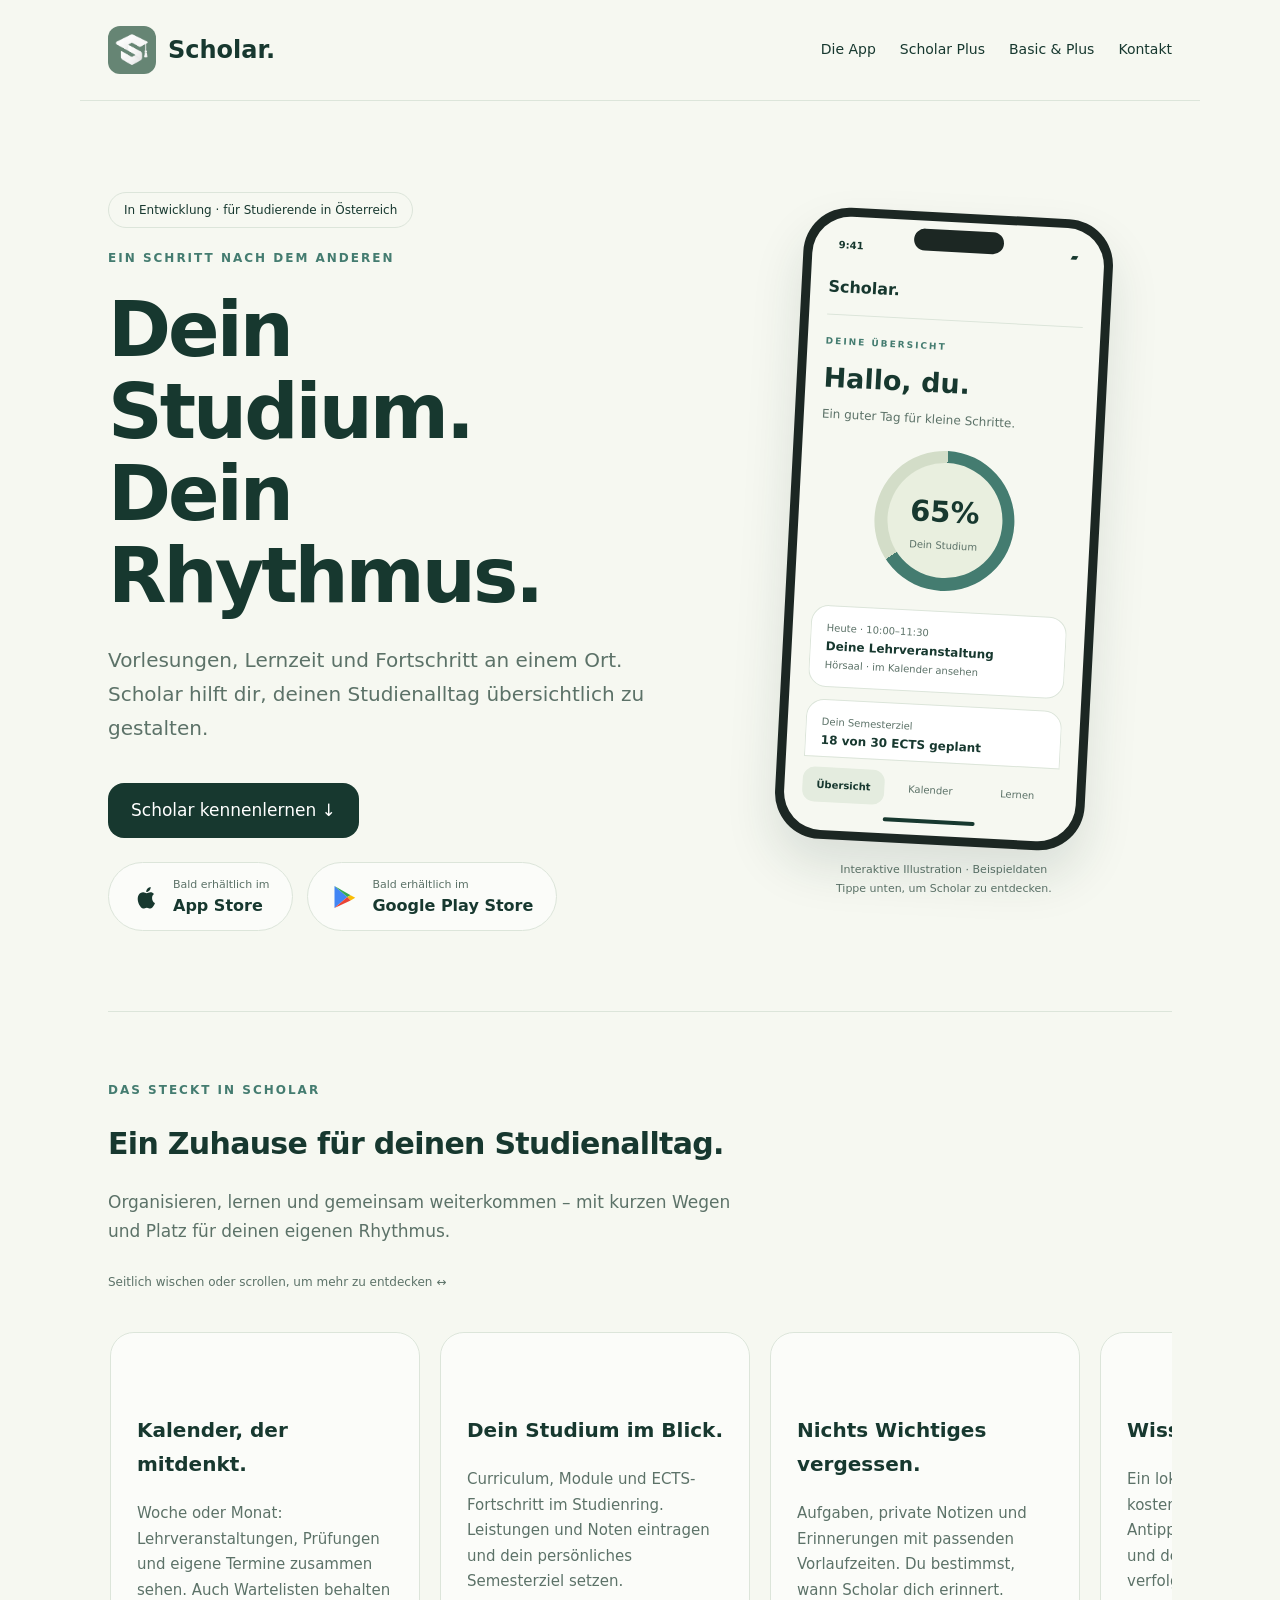
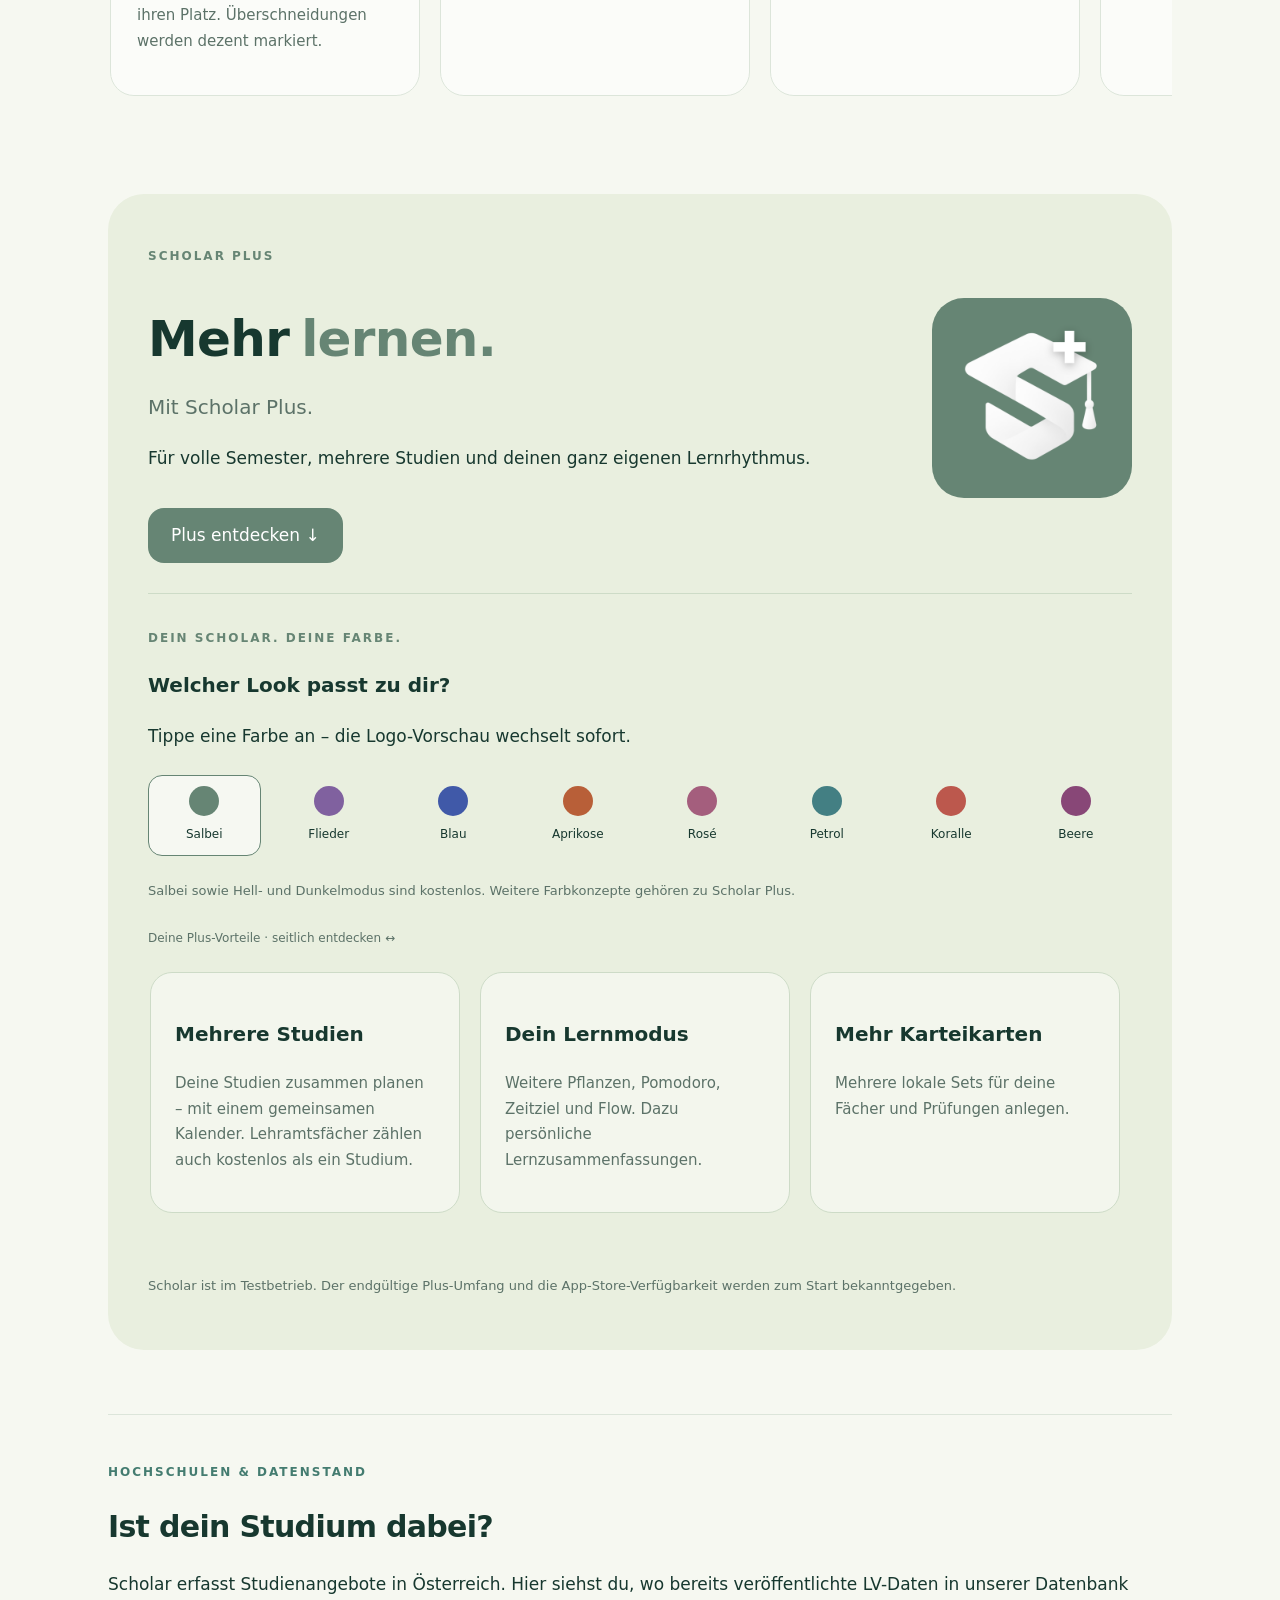
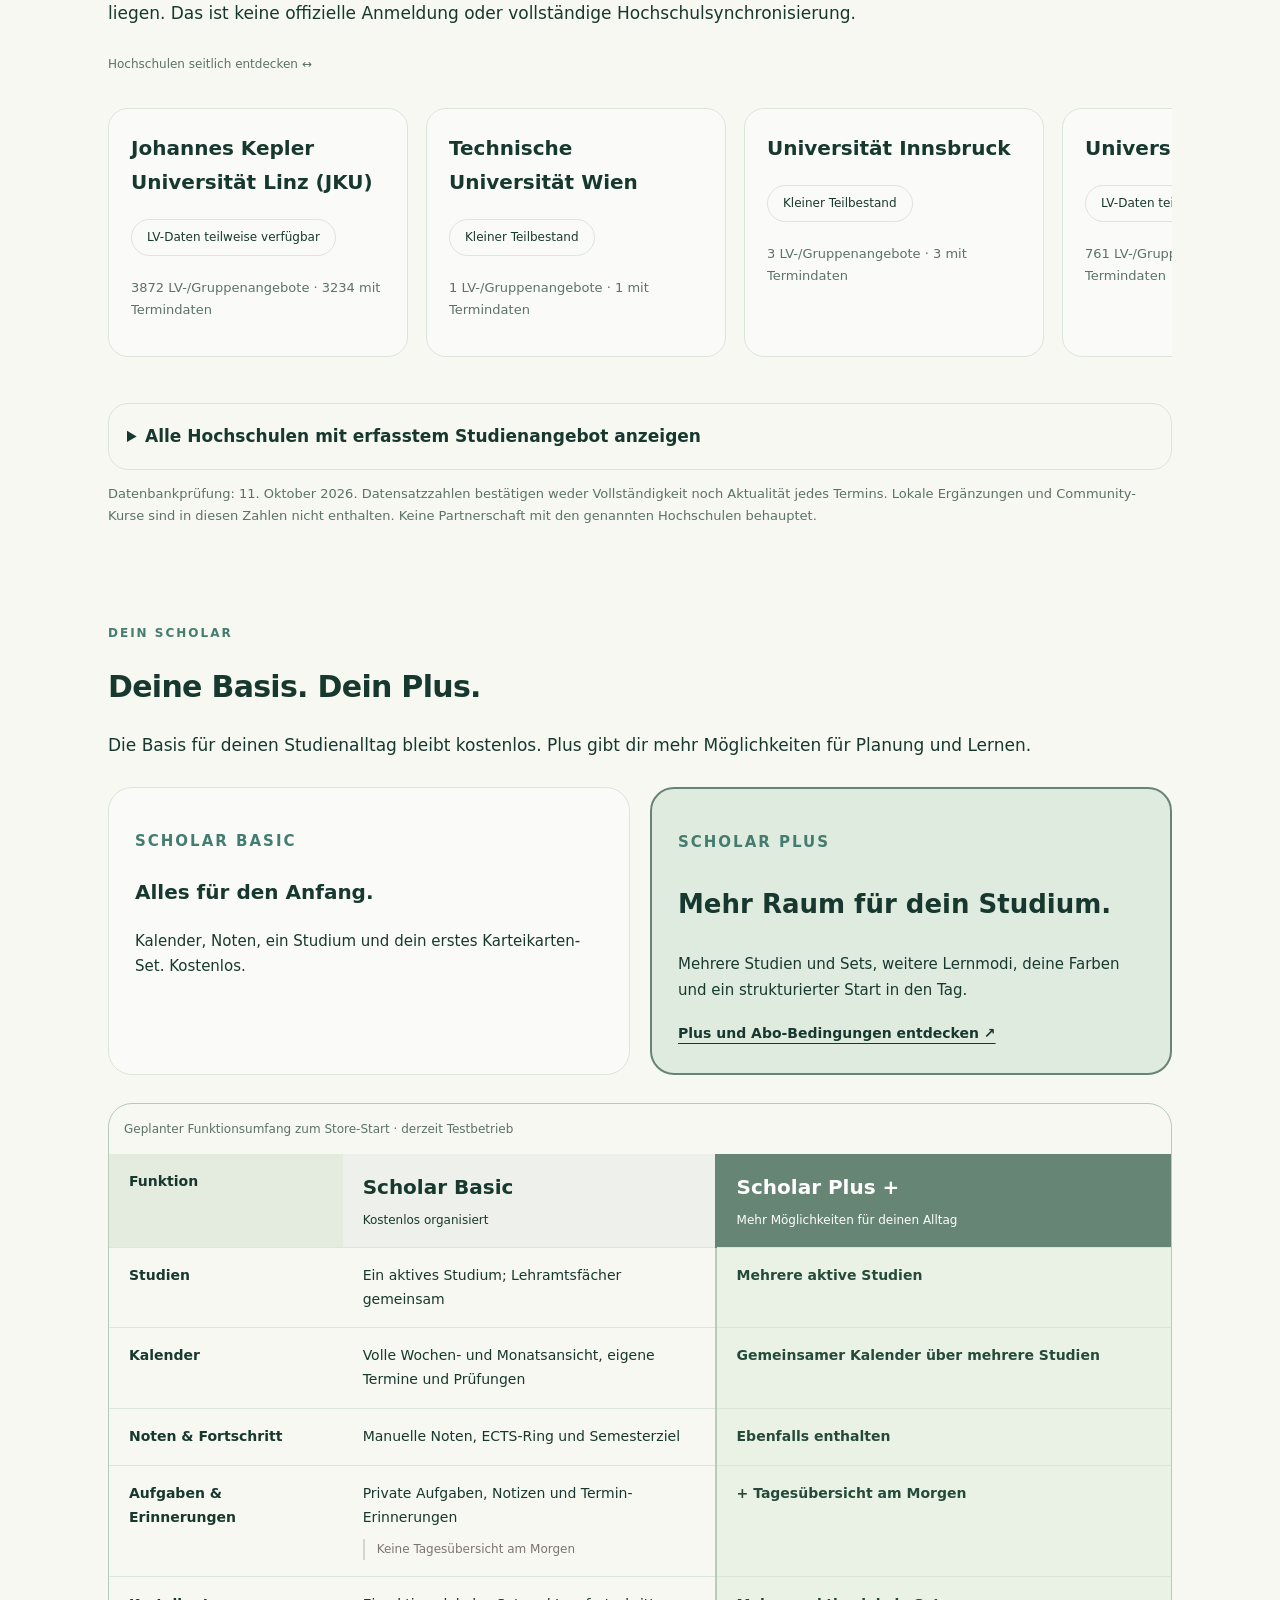
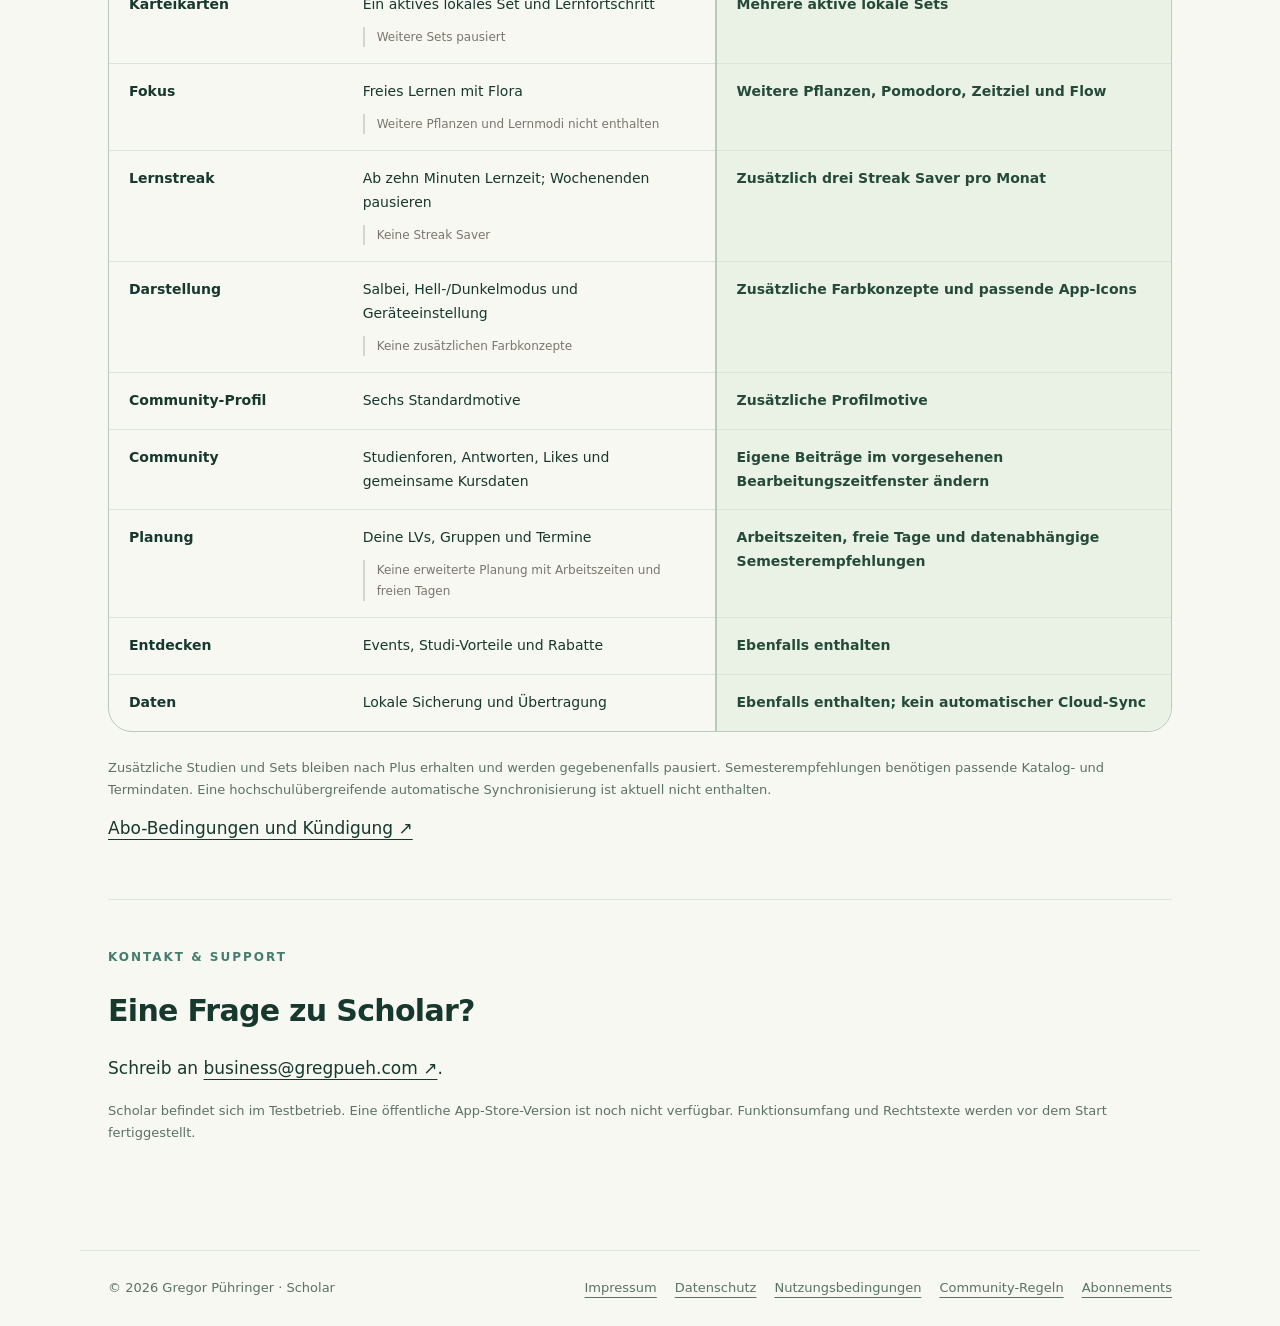
==== commit 93d8d2d1: "Add legal disclosures, Basic/Plus comparison and verified catalogue coverage" ====
--- a/index.html
+++ b/index.html
@@ -1 +1 @@
-<!doctype html><html lang="de"><head><meta charset="utf-8"><meta name="viewport" content="width=device-width,initial-scale=1"><meta name="description" content="Scholar – Studienplanung, Lernen und Community. Informationen zur App und Kontakt."><title>Dein Studium. Dein Rhythmus. · Scholar</title><link rel="icon" type="image/png" href="assets/favicon-current.png?v=4"><link rel="stylesheet" href="assets/style.css"></head><body><header><a class="brand" href="index.html"><img src="assets/icon.png" alt="">Scholar.</a><nav aria-label="Hauptnavigation"><a href="index.html#funktionen">Die App</a><a href="#plus">Scholar Plus</a><a href="index.html#kontakt">Kontakt</a></nav></header><main><section class="hero"><div><span class="pill">In Entwicklung · für Studierende in Österreich</span><p class="eyebrow">Ein Schritt nach dem anderen</p><h1>Dein Studium.<br>Dein Rhythmus.</h1><p class="lead">Vorlesungen, Lernzeit und Fortschritt an einem Ort. Scholar hilft dir, deinen Studienalltag übersichtlich zu gestalten.</p><a class="button" href="#funktionen">Scholar kennenlernen ↓</a><div class="store-buttons" aria-label="App-Verfügbarkeit"><button type="button" class="store-button" disabled><svg class="store-logo" viewBox="0 0 24 24" aria-hidden="true"><path fill="currentColor" d="M17.2 12.6c0-2 1.6-3 1.7-3.1-1-1.4-2.5-1.6-3-1.6-1.3-.1-2.6.8-3.3.8-.7 0-1.8-.8-3-.8-1.6 0-3.1.9-3.9 2.3-1.7 2.9-.4 7.2 1.2 9.5.8 1.1 1.6 2.3 2.8 2.2 1.1 0 1.6-.7 3-.7s1.8.7 3 .7c1.2 0 1.9-1.1 2.7-2.2.9-1.3 1.3-2.5 1.3-2.6-.1 0-2.5-1-2.5-4.5zM15 6.4c.6-.8 1.1-1.9 1-3-.9.1-2 .6-2.7 1.4-.6.7-1.2 1.8-1.1 2.9 1 .1 2.1-.5 2.8-1.3z"/></svg><span><small>Bald erhältlich im</small><strong>App Store</strong></span></button><button type="button" class="store-button" disabled><svg class="store-logo" viewBox="0 0 24 24" aria-hidden="true"><path fill="#4285f4" d="M3 2.5 14 12 3 21.5z"/><path fill="#34a853" d="m3 2.5 13.8 7.9L14 12z"/><path fill="#fbbc04" d="m14 12 2.8-1.6 4 2.3-4 2.3z"/><path fill="#ea4335" d="m3 21.5 13.8-6.5L14 12z"/></svg><span><small>Bald erhältlich im</small><strong>Google Play Store</strong></span></button></div></div><div class="phone-showcase"><div class="phone" aria-label="Interaktive Illustration der Scholar-App"><div class="phone-island"></div><div class="phone-screen"><div class="phone-status"><span>9:41</span><span>▰</span></div><div class="phone-appbar"><strong>Scholar.</strong><div class="phone-actions"><span class="phone-action" style="--icon:url(assets/moon.png)" aria-hidden="true"></span><span class="phone-action" style="--icon:url(assets/bell.png)" aria-hidden="true"></span><span class="phone-action" style="--icon:url(assets/flame.png)" aria-hidden="true"></span><span class="phone-action" style="--icon:url(assets/plus.png)" aria-hidden="true"></span></div></div><div class="phone-view" data-phone-view="home"><p class="eyebrow">Deine Übersicht</p><h3>Hallo, du.</h3><p class="phone-subtitle">Ein guter Tag für kleine Schritte.</p><div class="ring"><span><b>65%</b><small>Dein Studium</small></span></div><div class="agenda"><small>Heute · 10:00–11:30</small><strong>Deine Lehrveranstaltung</strong><small>Hörsaal · im Kalender ansehen</small></div><div class="agenda"><small>Dein Semesterziel</small><strong>18 von 30 ECTS geplant</strong><div class="mini-progress"><span></span></div></div></div><div class="phone-view" data-phone-view="calendar" hidden><p class="eyebrow">Dein Kalender</p><h3>Alles an einem Ort.</h3><div class="mini-week"><span>Mo</span><span>Di</span><span>Mi</span><span>Do</span><span>Fr</span></div><div class="agenda"><small>09:00–10:30 · Lehrveranstaltung</small><strong>Raum für neue Ideen</strong></div><div class="agenda"><small>14:00 · Prüfung</small><strong>Du bist vorbereitet.</strong></div><div class="agenda"><small>18:00 · Eigener Termin</small><strong>Zeit für dich</strong></div></div><div class="phone-view" data-phone-view="learn" hidden><p class="eyebrow">Deine Lernzeit</p><h3>Schritt für Schritt.</h3><div class="learning-illustration"><span class="feature-icon" style="--icon:url(assets/focus.png)" aria-hidden="true"></span></div><div class="agenda"><small>Freies Lernen</small><strong>Mit Flora dranbleiben.</strong></div><div class="agenda"><small>Deine Karteikarten</small><strong>Wissen wiederholen.</strong></div><div class="agenda"><small>Dein Lernstreak</small><strong>Jeder Lerntag zählt.</strong></div></div><div class="phone-tabs" role="group" aria-label="App-Vorschau auswählen"><button data-phone-tab="home" aria-pressed="true">Übersicht</button><button data-phone-tab="calendar" aria-pressed="false">Kalender</button><button data-phone-tab="learn" aria-pressed="false">Lernen</button></div><div class="phone-homebar"></div></div></div><p class="example">Interaktive Illustration · Beispieldaten<br>Tippe unten, um Scholar zu entdecken.</p></div></section><section id="funktionen" class="feature-section"><p class="eyebrow">Das steckt in Scholar</p><h2>Ein Zuhause für deinen Studienalltag.</h2><p class="section-intro">Organisieren, lernen und gemeinsam weiterkommen – mit kurzen Wegen und Platz für deinen eigenen Rhythmus.</p><p class="scroll-hint">Seitlich wischen oder scrollen, um mehr zu entdecken ↔</p><div class="feature-grid horizontal-cards" tabindex="0" aria-label="Scholar-Funktionen, seitlich scrollbar"><article><span class="feature-icon" style="--icon:url(assets/calendar.png)" aria-hidden="true"></span><h3>Kalender, der mitdenkt.</h3><p>Woche oder Monat: Lehrveranstaltungen, Prüfungen und eigene Termine zusammen sehen. Auch Wartelisten behalten ihren Platz. Überschneidungen werden dezent markiert.</p></article><article><span class="feature-icon" style="--icon:url(assets/target.svg)" aria-hidden="true"></span><h3>Dein Studium im Blick.</h3><p>Curriculum, Module und ECTS-Fortschritt im Studienring. Leistungen und Noten eintragen und dein persönliches Semesterziel setzen.</p></article><article><span class="feature-icon" style="--icon:url(assets/clock.svg)" aria-hidden="true"></span><h3>Nichts Wichtiges vergessen.</h3><p>Aufgaben, private Notizen und Erinnerungen mit passenden Vorlaufzeiten. Du bestimmst, wann Scholar dich erinnert.</p></article><article><span class="feature-icon" style="--icon:url(assets/flashcards.svg)" aria-hidden="true"></span><h3>Wissen, das bleibt.</h3><p>Ein lokales Karteikarten-Set kostenlos anlegen. Karten durch Antippen umdrehen, wiederholen und deinen Lernfortschritt verfolgen.</p></article><article><span class="feature-icon" style="--icon:url(assets/focus.png)" aria-hidden="true"></span><h3>Kleine Pflanze. Große Schritte.</h3><p>Kostenlos frei lernen mit Flora. Ab zehn Minuten Lernzeit zählt dein Tag für den Lernstreak. Wochenenden pausieren ihn, wenn du nicht lernst.</p></article><article><span class="feature-icon" style="--icon:url(assets/community.png)" aria-hidden="true"></span><h3>Gemeinsam weiterkommen.</h3><p>Studienforen mit Fragen, Beiträgen und Antworten. Community-Lehrveranstaltungen und Prüfungstermine ergänzen und finden.</p></article><article><span class="feature-icon" style="--icon:url(assets/discover.png)" aria-hidden="true"></span><h3>Mehr als Vorlesungen.</h3><p>In Wien Events, Studi-Vorteile und Rabatte entdecken. Kategorien helfen beim Finden; Links führen direkt zum jeweiligen Angebot.</p></article><article><span class="feature-icon" style="--icon:url(assets/download.svg)" aria-hidden="true"></span><h3>Deine Daten bleiben bei dir.</h3><p>Persönliche Studien- und Lerndaten lokal sichern und auf ein anderes Gerät übertragen. Account und gemeinsame Community-Daten liegen online.</p></article></div></section><section id="plus" class="plus-section"><div class="plus-intro"><div><p class="eyebrow">Scholar Plus</p><h2 class="rotating-heading">Mehr <span class="word-window" aria-hidden="true"><span class="word-track"><span>lernen.</span><span>planen.</span><span>Fokus.</span><span>Überblick.</span><span>Farbe.</span><span>Freiraum.</span><span>Struktur.</span><span>Motivation.</span><span>Möglichkeiten.</span><span>Lernzeit.</span><span>Organisation.</span><span>Fortschritt.</span><span>lernen.</span></span></span><span class="sr-only">lernen, planen, Fokus, Überblick, Farbe, Freiraum, Struktur, Motivation, Möglichkeiten, Lernzeit, Organisation und Fortschritt.</span></h2><p class="lead">Mit Scholar Plus.</p><p>Für volle Semester, mehrere Studien und deinen ganz eigenen Lernrhythmus.</p><a class="button" href="#plus-vorteile">Plus entdecken ↓</a></div><img class="plus-logo" src="assets/Scholar_sage_plus.png" alt="Scholar-Plus-Logo" width="200" height="200"></div><div class="color-showcase"><p class="eyebrow">Dein Scholar. Deine Farbe.</p><h3>Welcher Look passt zu dir?</h3><p>Tippe eine Farbe an – die Logo-Vorschau wechselt sofort.</p><div class="color-options"><button class="color-choice" data-color="sage" style="--swatch:#668574" aria-pressed="true"><span></span>Salbei</button><button class="color-choice" data-color="lilac" style="--swatch:#80619f" aria-pressed="false"><span></span>Flieder</button><button class="color-choice" data-color="blue" style="--swatch:#4059a8" aria-pressed="false"><span></span>Blau</button><button class="color-choice" data-color="orange" style="--swatch:#b85f38" aria-pressed="false"><span></span>Aprikose</button><button class="color-choice" data-color="rose" style="--swatch:#a45e7d" aria-pressed="false"><span></span>Rosé</button><button class="color-choice" data-color="teal" style="--swatch:#437f83" aria-pressed="false"><span></span>Petrol</button><button class="color-choice" data-color="coral" style="--swatch:#bc584d" aria-pressed="false"><span></span>Koralle</button><button class="color-choice" data-color="berry" style="--swatch:#884777" aria-pressed="false"><span></span>Beere</button></div><p class="footnote">Salbei sowie Hell- und Dunkelmodus sind kostenlos. Weitere Farbkonzepte gehören zu Scholar Plus.</p></div><p class="scroll-hint">Deine Plus-Vorteile · seitlich entdecken ↔</p><div id="plus-vorteile" class="plus-grid horizontal-cards" tabindex="0" aria-label="Plus-Vorteile, seitlich scrollbar"><article><h3>Mehrere Studien</h3><p>Deine Studien zusammen planen – mit einem gemeinsamen Kalender. Lehramtsfächer zählen auch kostenlos als ein Studium.</p></article><article><h3>Dein Lernmodus</h3><p>Weitere Pflanzen, Pomodoro, Zeitziel und Flow. Dazu persönliche Lernzusammenfassungen.</p></article><article><h3>Mehr Karteikarten</h3><p>Mehrere lokale Sets für deine Fächer und Prüfungen anlegen.</p></article><article><h3>Deine Farben</h3><p>Zusätzliche Farbkonzepte, Community-Icons und ein passendes App-Icon auf unterstützten Geräten.</p></article><article><h3>Mehr Freiraum</h3><p>Arbeitszeiten und freie Tage berücksichtigen. Semesterempfehlungen, wenn passende Daten vorliegen.</p></article><article><h3>Gut in den Tag</h3><p>Die Tagesübersicht am Morgen als Benachrichtigung erhalten.</p></article><article><h3>Streak retten</h3><p>Drei Streak Saver pro Monat. Einen nach einem verpassten Tag erloschenen Streak wieder anzünden.</p></article></div><p class="footnote">Scholar ist im Testbetrieb. Der endgültige Plus-Umfang und die App-Store-Verfügbarkeit werden zum Start bekanntgegeben.</p></section><section id="hochschulen" class="institutions"><p class="eyebrow">Hochschulen & Datenstand</p><h2>Ist dein Studium dabei?</h2><p>Scholar erfasst Studienangebote in Österreich. Hier siehst du, wo bereits veröffentlichte LV-Daten in unserer Datenbank liegen. Das ist keine offizielle Anmeldung oder vollständige Hochschulsynchronisierung.</p><p class="scroll-hint">Hochschulen seitlich entdecken ↔</p><div class="institution-grid" tabindex="0" aria-label="Hochschulen, seitlich scrollbar"><article><h3>Johannes Kepler Universität Linz (JKU)</h3><span class="pill">LV-Daten teilweise verfügbar</span><p>3872 LV-/Gruppenangebote · 3234 mit Termindaten</p></article><article><h3>Technische Universität Wien</h3><span class="pill">Kleiner Teilbestand</span><p>1 LV-/Gruppenangebote · 1 mit Termindaten</p></article><article><h3>Universität Innsbruck</h3><span class="pill">Kleiner Teilbestand</span><p>3 LV-/Gruppenangebote · 3 mit Termindaten</p></article><article><h3>Universität Klagenfurt</h3><span class="pill">LV-Daten teilweise verfügbar</span><p>761 LV-/Gruppenangebote · 729 mit Termindaten</p></article><article><h3>Universität Wien</h3><span class="pill">LV-Daten teilweise verfügbar</span><p>642 LV-/Gruppenangebote · 398 mit Termindaten</p></article><article><h3>Wirtschaftsuniversität Wien</h3><span class="pill">LV-Daten teilweise verfügbar</span><p>1442 LV-/Gruppenangebote · 597 mit Termindaten</p></article></div><details class="institution-directory"><summary>Alle Hochschulen mit erfasstem Studienangebot anzeigen</summary><ul><li><strong>Akademie der bildenden Künste Wien</strong><span>15 Studiengänge im Verzeichnis · LV-Daten noch nicht veröffentlicht</span></li><li><strong>Anton Bruckner Privatuniversität</strong><span>40 Studiengänge im Verzeichnis · LV-Daten noch nicht veröffentlicht</span></li><li><strong>Bertha von Suttner Privatuniversität</strong><span>7 Studiengänge im Verzeichnis · LV-Daten noch nicht veröffentlicht</span></li><li><strong>CAMPUS 02 Fachhochschule der Wirtschaft GmbH</strong><span>15 Studiengänge im Verzeichnis · LV-Daten noch nicht veröffentlicht</span></li><li><strong>Central European University Private University</strong><span>46 Studiengänge im Verzeichnis · LV-Daten noch nicht veröffentlicht</span></li><li><strong>Danube Private University</strong><span>7 Studiengänge im Verzeichnis · LV-Daten noch nicht veröffentlicht</span></li><li><strong>Fachhochschule für angewandte Militärwissenschaften</strong><span>3 Studiengänge im Verzeichnis · LV-Daten noch nicht veröffentlicht</span></li><li><strong>Fachhochschule Joanneum GmbH</strong><span>54 Studiengänge im Verzeichnis · LV-Daten noch nicht veröffentlicht</span></li><li><strong>Fachhochschule Salzburg GmbH</strong><span>36 Studiengänge im Verzeichnis · LV-Daten noch nicht veröffentlicht</span></li><li><strong>Fachhochschule Technikum Wien</strong><span>32 Studiengänge im Verzeichnis · LV-Daten noch nicht veröffentlicht</span></li><li><strong>Fachhochschule Vorarlberg GmbH</strong><span>17 Studiengänge im Verzeichnis · LV-Daten noch nicht veröffentlicht</span></li><li><strong>Fachhochschule Wiener Neustadt GmbH</strong><span>46 Studiengänge im Verzeichnis · LV-Daten noch nicht veröffentlicht</span></li><li><strong>Ferdinand Porsche Fernfachhochschule GmbH</strong><span>6 Studiengänge im Verzeichnis · LV-Daten noch nicht veröffentlicht</span></li><li><strong>FH Gesundheitsberufe OÖ GmbH</strong><span>12 Studiengänge im Verzeichnis · LV-Daten noch nicht veröffentlicht</span></li><li><strong>FH OÖ Studienbetriebs GmbH</strong><span>75 Studiengänge im Verzeichnis · LV-Daten noch nicht veröffentlicht</span></li><li><strong>FHG – Zentrum für Gesundheitsberufe Tirol GmbH</strong><span>11 Studiengänge im Verzeichnis · LV-Daten noch nicht veröffentlicht</span></li><li><strong>FHW Fachhochschul-Studiengänge Betriebs- und Forschungseinrichtungen der Wiener Wirtschaft GmbH (FHW GmbH)</strong><span>20 Studiengänge im Verzeichnis · LV-Daten noch nicht veröffentlicht</span></li><li><strong>Gustav Mahler Privatuniversität für Musik</strong><span>5 Studiengänge im Verzeichnis · LV-Daten noch nicht veröffentlicht</span></li><li><strong>Hochschule für Agrar- und Umweltpädagogik</strong><span>6 Studiengänge im Verzeichnis · LV-Daten noch nicht veröffentlicht</span></li><li><strong>Hochschule für Angewandte Wissenschaften Burgenland GmbH</strong><span>32 Studiengänge im Verzeichnis · LV-Daten noch nicht veröffentlicht</span></li><li><strong>Hochschule für Angewandte Wissenschaften Campus Wien</strong><span>47 Studiengänge im Verzeichnis · LV-Daten noch nicht veröffentlicht</span></li><li><strong>Hochschule für Angewandte Wissenschaften Kärnten</strong><span>52 Studiengänge im Verzeichnis · LV-Daten noch nicht veröffentlicht</span></li><li><strong>Hochschule für Angewandte Wissenschaften Kufstein Tirol GmbH</strong><span>20 Studiengänge im Verzeichnis · LV-Daten noch nicht veröffentlicht</span></li><li><strong>Hochschule für Angewandte Wissenschaften St. Pölten</strong><span>32 Studiengänge im Verzeichnis · LV-Daten noch nicht veröffentlicht</span></li><li><strong>Hochschule für Wirtschaft und Gesellschaft des BFI Wien</strong><span>17 Studiengänge im Verzeichnis · LV-Daten noch nicht veröffentlicht</span></li><li><strong>IMC Hochschule für Angewandte Wissenschaften Krems GmbH</strong><span>29 Studiengänge im Verzeichnis · LV-Daten noch nicht veröffentlicht</span></li><li><strong>Interdisciplinary Transformation University (IT:U)</strong><span>4 Studiengänge im Verzeichnis · LV-Daten noch nicht veröffentlicht</span></li><li><strong>JAM MUSIC LAB Private University for Jazz and Popular Music Vienna</strong><span>6 Studiengänge im Verzeichnis · LV-Daten noch nicht veröffentlicht</span></li><li><strong>Johannes Kepler Universität Linz (JKU)</strong><span>78 Studiengänge im Verzeichnis · LV-Daten vorhanden</span></li><li><strong>Joseph-Haydn-Privathochschule für Musik Burgenland</strong><span>39 Studiengänge im Verzeichnis · LV-Daten noch nicht veröffentlicht</span></li><li><strong>Karl Landsteiner Privatuniversität</strong><span>6 Studiengänge im Verzeichnis · LV-Daten noch nicht veröffentlicht</span></li><li><strong>Katholische Privatuniversität Linz</strong><span>14 Studiengänge im Verzeichnis · LV-Daten noch nicht veröffentlicht</span></li><li><strong>Kirchliche Pädagogische Hochschule – Edith Stein</strong><span>5 Studiengänge im Verzeichnis · LV-Daten noch nicht veröffentlicht</span></li><li><strong>Kirchliche Pädagogische Hochschule Wien/Niederösterreich</strong><span>5 Studiengänge im Verzeichnis · LV-Daten noch nicht veröffentlicht</span></li><li><strong>Lauder Business School</strong><span>3 Studiengänge im Verzeichnis · LV-Daten noch nicht veröffentlicht</span></li><li><strong>MCI Management Center Innsbruck – Internationale Hochschule GmbH</strong><span>30 Studiengänge im Verzeichnis · LV-Daten noch nicht veröffentlicht</span></li><li><strong>Medizinische Universität Graz</strong><span>8 Studiengänge im Verzeichnis · LV-Daten noch nicht veröffentlicht</span></li><li><strong>Medizinische Universität Innsbruck</strong><span>7 Studiengänge im Verzeichnis · LV-Daten noch nicht veröffentlicht</span></li><li><strong>Medizinische Universität Wien</strong><span>9 Studiengänge im Verzeichnis · LV-Daten noch nicht veröffentlicht</span></li><li><strong>MODUL University Vienna Privatuniversität</strong><span>11 Studiengänge im Verzeichnis · LV-Daten noch nicht veröffentlicht</span></li><li><strong>Montanuniversität Leoben</strong><span>44 Studiengänge im Verzeichnis · LV-Daten noch nicht veröffentlicht</span></li><li><strong>Musik und Kunst Privatuniversität der Stadt Wien</strong><span>32 Studiengänge im Verzeichnis · LV-Daten noch nicht veröffentlicht</span></li><li><strong>New Design University Privatuniversität St.Pölten</strong><span>8 Studiengänge im Verzeichnis · LV-Daten noch nicht veröffentlicht</span></li><li><strong>Pädagogische Hochschule Kärnten</strong><span>5 Studiengänge im Verzeichnis · LV-Daten noch nicht veröffentlicht</span></li><li><strong>Pädagogische Hochschule Niederösterreich</strong><span>7 Studiengänge im Verzeichnis · LV-Daten noch nicht veröffentlicht</span></li><li><strong>Pädagogische Hochschule Oberösterreich</strong><span>15 Studiengänge im Verzeichnis · LV-Daten noch nicht veröffentlicht</span></li><li><strong>Pädagogische Hochschule Salzburg</strong><span>6 Studiengänge im Verzeichnis · LV-Daten noch nicht veröffentlicht</span></li><li><strong>Pädagogische Hochschule Steiermark</strong><span>14 Studiengänge im Verzeichnis · LV-Daten noch nicht veröffentlicht</span></li><li><strong>Pädagogische Hochschule Tirol</strong><span>12 Studiengänge im Verzeichnis · LV-Daten noch nicht veröffentlicht</span></li><li><strong>Pädagogische Hochschule Vorarlberg</strong><span>4 Studiengänge im Verzeichnis · LV-Daten noch nicht veröffentlicht</span></li><li><strong>Pädagogische Hochschule Wien</strong><span>14 Studiengänge im Verzeichnis · LV-Daten noch nicht veröffentlicht</span></li><li><strong>Paracelsus Medizinische Privatuniversität</strong><span>11 Studiengänge im Verzeichnis · LV-Daten noch nicht veröffentlicht</span></li><li><strong>Philosophisch-Theologische Hochschule Benedikt XVI. Heiligenkreuz</strong><span>3 Studiengänge im Verzeichnis · LV-Daten noch nicht veröffentlicht</span></li><li><strong>Private Pädagogische Hochschule Augustinum</strong><span>5 Studiengänge im Verzeichnis · LV-Daten noch nicht veröffentlicht</span></li><li><strong>Private Pädagogische Hochschule Burgenland</strong><span>3 Studiengänge im Verzeichnis · LV-Daten noch nicht veröffentlicht</span></li><li><strong>Private Pädagogische Hochschule der Diözese Linz</strong><span>7 Studiengänge im Verzeichnis · LV-Daten noch nicht veröffentlicht</span></li><li><strong>Privatuniversität Schloss Seeburg</strong><span>8 Studiengänge im Verzeichnis · LV-Daten noch nicht veröffentlicht</span></li><li><strong>Sigmund Freud Privatuniversität</strong><span>14 Studiengänge im Verzeichnis · LV-Daten noch nicht veröffentlicht</span></li><li><strong>Stella Vorarlberg Privathochschule für Musik</strong><span>4 Studiengänge im Verzeichnis · LV-Daten noch nicht veröffentlicht</span></li><li><strong>Technische Universität Graz</strong><span>62 Studiengänge im Verzeichnis · LV-Daten noch nicht veröffentlicht</span></li><li><strong>Technische Universität Wien</strong><span>56 Studiengänge im Verzeichnis · LV-Daten vorhanden</span></li><li><strong>UMIT TIROL – Privatuniversität für Gesundheitswissenschaften und -technologie</strong><span>23 Studiengänge im Verzeichnis · LV-Daten noch nicht veröffentlicht</span></li><li><strong>Universität für angewandte Kunst Wien</strong><span>33 Studiengänge im Verzeichnis · LV-Daten noch nicht veröffentlicht</span></li><li><strong>Universität für Bodenkultur Wien</strong><span>52 Studiengänge im Verzeichnis · LV-Daten noch nicht veröffentlicht</span></li><li><strong>Universität für künstlerische und industrielle Gestaltung Linz</strong><span>27 Studiengänge im Verzeichnis · LV-Daten noch nicht veröffentlicht</span></li><li><strong>Universität für Musik und darstellende Kunst Graz</strong><span>102 Studiengänge im Verzeichnis · LV-Daten noch nicht veröffentlicht</span></li><li><strong>Universität für Musik und darstellende Kunst Wien</strong><span>97 Studiengänge im Verzeichnis · LV-Daten noch nicht veröffentlicht</span></li><li><strong>Universität für Weiterbildung Krems</strong><span>14 Studiengänge im Verzeichnis · LV-Daten noch nicht veröffentlicht</span></li><li><strong>Universität Graz</strong><span>157 Studiengänge im Verzeichnis · LV-Daten noch nicht veröffentlicht</span></li><li><strong>Universität Innsbruck</strong><span>180 Studiengänge im Verzeichnis · LV-Daten vorhanden</span></li><li><strong>Universität Klagenfurt</strong><span>79 Studiengänge im Verzeichnis · LV-Daten vorhanden</span></li><li><strong>Universität Mozarteum Salzburg</strong><span>99 Studiengänge im Verzeichnis · LV-Daten noch nicht veröffentlicht</span></li><li><strong>Universität Salzburg</strong><span>140 Studiengänge im Verzeichnis · LV-Daten noch nicht veröffentlicht</span></li><li><strong>Universität Wien</strong><span>240 Studiengänge im Verzeichnis · LV-Daten vorhanden</span></li><li><strong>University of Sustainability – Charlotte Fresenius Privatuniversität</strong><span>6 Studiengänge im Verzeichnis · LV-Daten noch nicht veröffentlicht</span></li><li><strong>Veterinärmedizinische Universität Wien</strong><span>8 Studiengänge im Verzeichnis · LV-Daten noch nicht veröffentlicht</span></li><li><strong>Webster Vienna Private University</strong><span>7 Studiengänge im Verzeichnis · LV-Daten noch nicht veröffentlicht</span></li><li><strong>Wirtschaftsuniversität Wien</strong><span>24 Studiengänge im Verzeichnis · LV-Daten vorhanden</span></li></ul></details><p class="footnote">Datenbankprüfung: 11. Oktober 2026. Datensatzzahlen bestätigen weder Vollständigkeit noch Aktualität jedes Termins. Lokale Ergänzungen und Community-Kurse sind in diesen Zahlen nicht enthalten. Keine Partnerschaft mit den genannten Hochschulen behauptet.</p></section><section id="vergleich" class="comparison"><p class="eyebrow">Dein Scholar</p><h2>Deine Basis. Dein Plus.</h2><p>Die Basis für deinen Studienalltag bleibt kostenlos. Plus gibt dir mehr Möglichkeiten für Planung und Lernen.</p><div class="plan-intro"><article class="basic-plan"><p class="eyebrow">Scholar Basic</p><h3>Alles für den Anfang.</h3><p>Kalender, Noten, ein Studium und dein erstes Karteikarten-Set. Kostenlos.</p></article><article class="plus-plan"><p class="eyebrow">Scholar Plus</p><h3>Mehr Raum für dein Studium.</h3><p>Mehrere Studien und Sets, weitere Lernmodi, deine Farben und ein strukturierter Start in den Tag.</p><a href="abonnements.html">Plus und Abo-Bedingungen entdecken ↗</a></article></div><div class="comparison-scroll" tabindex="0" aria-label="Funktionsvergleich, horizontal scrollbar"><table><caption>Geplanter Funktionsumfang zum Store-Start · derzeit Testbetrieb</caption><thead><tr><th scope="col">Funktion</th><th scope="col" class="basic-column"><span class="plan-label">Scholar Basic</span><small>Kostenlos organisiert</small></th><th scope="col" class="plus-column"><span class="plan-label">Scholar Plus <span aria-hidden="true">+</span></span><small>Mehr Möglichkeiten für deinen Alltag</small></th></tr></thead><tbody><tr><th scope="row">Studien</th><td>Ein aktives Studium; Lehramtsfächer gemeinsam</td><td>Mehrere aktive Studien</td></tr><tr><th scope="row">Kalender</th><td>Volle Wochen- und Monatsansicht, eigene Termine und Prüfungen</td><td>Gemeinsamer Kalender über mehrere Studien</td></tr><tr><th scope="row">Noten & Fortschritt</th><td>Manuelle Noten, ECTS-Ring und Semesterziel</td><td>Ebenfalls enthalten</td></tr><tr><th scope="row">Aufgaben & Erinnerungen</th><td>Private Aufgaben, Notizen und Termin-Erinnerungen<small class="comparison-missing">Keine Tagesübersicht am Morgen</small></td><td><span class="comparison-extra">+ Tagesübersicht am Morgen</span></td></tr><tr><th scope="row">Karteikarten</th><td>Ein aktives lokales Set und Lernfortschritt<small class="comparison-missing">Weitere Sets pausiert</small></td><td>Mehrere aktive lokale Sets</td></tr><tr><th scope="row">Fokus</th><td>Freies Lernen mit Flora<small class="comparison-missing">Weitere Pflanzen und Lernmodi nicht enthalten</small></td><td>Weitere Pflanzen, Pomodoro, Zeitziel und Flow</td></tr><tr><th scope="row">Lernstreak</th><td>Ab zehn Minuten Lernzeit; Wochenenden pausieren<small class="comparison-missing">Keine Streak Saver</small></td><td>Zusätzlich drei Streak Saver pro Monat</td></tr><tr><th scope="row">Darstellung</th><td>Salbei, Hell-/Dunkelmodus und Geräteeinstellung<small class="comparison-missing">Keine zusätzlichen Farbkonzepte</small></td><td>Zusätzliche Farbkonzepte und passende App-Icons</td></tr><tr><th scope="row">Community-Profil</th><td>Sechs Standardmotive</td><td>Zusätzliche Profilmotive</td></tr><tr><th scope="row">Community</th><td>Studienforen, Antworten, Likes und gemeinsame Kursdaten</td><td>Eigene Beiträge im vorgesehenen Bearbeitungszeitfenster ändern</td></tr><tr><th scope="row">Planung</th><td>Deine LVs, Gruppen und Termine<small class="comparison-missing">Keine erweiterte Planung mit Arbeitszeiten und freien Tagen</small></td><td>Arbeitszeiten, freie Tage und datenabhängige Semesterempfehlungen</td></tr><tr><th scope="row">Entdecken</th><td>Events, Studi-Vorteile und Rabatte</td><td>Ebenfalls enthalten</td></tr><tr><th scope="row">Daten</th><td>Lokale Sicherung und Übertragung</td><td>Ebenfalls enthalten; kein automatischer Cloud-Sync</td></tr></tbody></table></div><p class="footnote">Zusätzliche Studien und Sets bleiben nach Plus erhalten und werden gegebenenfalls pausiert. Semesterempfehlungen benötigen passende Katalog- und Termindaten. Eine hochschulübergreifende automatische Synchronisierung ist aktuell nicht enthalten.</p><a href="abonnements.html">Abo-Bedingungen und Kündigung ↗</a></section><section id="kontakt" class="contact"><p class="eyebrow">Kontakt & Support</p><h2>Eine Frage zu Scholar?</h2><p>Schreib an <a href="mailto:business@gregpueh.com">business@gregpueh.com ↗</a>.</p><p class="footnote">Scholar befindet sich im Testbetrieb. Eine öffentliche App-Store-Version ist noch nicht verfügbar. Funktionsumfang und Rechtstexte werden vor dem Start fertiggestellt.</p></section></main><footer><span>© 2026 Gregor Pühringer · Scholar</span><div><a href="impressum.html">Impressum</a><a href="datenschutz.html">Datenschutz</a><a href="nutzungsbedingungen.html">Nutzungsbedingungen</a><a href="community.html">Community-Regeln</a><a href="abonnements.html">Abonnements</a></div></footer><script src="assets/site.js" defer></script></body></html>+<!doctype html><html lang="de"><head><meta charset="utf-8"><meta name="viewport" content="width=device-width,initial-scale=1"><meta name="description" content="Scholar – Studienplanung, Lernen und Community. Informationen zur App und Kontakt."><title>Dein Studium. Dein Rhythmus. · Scholar</title><link rel="icon" type="image/png" href="assets/favicon-current.png?v=4"><link rel="stylesheet" href="assets/style.css?v=20261011-compare2"></head><body><header><a class="brand" href="index.html"><img src="assets/icon.png" alt="">Scholar.</a><nav aria-label="Hauptnavigation"><a href="index.html#funktionen">Die App</a><a href="#plus">Scholar Plus</a><a href="#vergleich">Basic &amp; Plus</a><a href="index.html#kontakt">Kontakt</a></nav></header><main><section class="hero"><div><span class="pill">In Entwicklung · für Studierende in Österreich</span><p class="eyebrow">Ein Schritt nach dem anderen</p><h1>Dein Studium.<br>Dein Rhythmus.</h1><p class="lead">Vorlesungen, Lernzeit und Fortschritt an einem Ort. Scholar hilft dir, deinen Studienalltag übersichtlich zu gestalten.</p><a class="button" href="#funktionen">Scholar kennenlernen ↓</a><div class="store-buttons" aria-label="App-Verfügbarkeit"><button type="button" class="store-button" disabled><svg class="store-logo" viewBox="0 0 24 24" aria-hidden="true"><path fill="currentColor" d="M17.2 12.6c0-2 1.6-3 1.7-3.1-1-1.4-2.5-1.6-3-1.6-1.3-.1-2.6.8-3.3.8-.7 0-1.8-.8-3-.8-1.6 0-3.1.9-3.9 2.3-1.7 2.9-.4 7.2 1.2 9.5.8 1.1 1.6 2.3 2.8 2.2 1.1 0 1.6-.7 3-.7s1.8.7 3 .7c1.2 0 1.9-1.1 2.7-2.2.9-1.3 1.3-2.5 1.3-2.6-.1 0-2.5-1-2.5-4.5zM15 6.4c.6-.8 1.1-1.9 1-3-.9.1-2 .6-2.7 1.4-.6.7-1.2 1.8-1.1 2.9 1 .1 2.1-.5 2.8-1.3z"/></svg><span><small>Bald erhältlich im</small><strong>App Store</strong></span></button><button type="button" class="store-button" disabled><svg class="store-logo" viewBox="0 0 24 24" aria-hidden="true"><path fill="#4285f4" d="M3 2.5 14 12 3 21.5z"/><path fill="#34a853" d="m3 2.5 13.8 7.9L14 12z"/><path fill="#fbbc04" d="m14 12 2.8-1.6 4 2.3-4 2.3z"/><path fill="#ea4335" d="m3 21.5 13.8-6.5L14 12z"/></svg><span><small>Bald erhältlich im</small><strong>Google Play Store</strong></span></button></div></div><div class="phone-showcase"><div class="phone" aria-label="Interaktive Illustration der Scholar-App"><div class="phone-island"></div><div class="phone-screen"><div class="phone-status"><span>9:41</span><span>▰</span></div><div class="phone-appbar"><strong>Scholar.</strong><div class="phone-actions"><span class="phone-action" style="--icon:url(assets/moon.png)" aria-hidden="true"></span><span class="phone-action" style="--icon:url(assets/bell.png)" aria-hidden="true"></span><span class="phone-action" style="--icon:url(assets/flame.png)" aria-hidden="true"></span><span class="phone-action" style="--icon:url(assets/plus.png)" aria-hidden="true"></span></div></div><div class="phone-view" data-phone-view="home"><p class="eyebrow">Deine Übersicht</p><h3>Hallo, du.</h3><p class="phone-subtitle">Ein guter Tag für kleine Schritte.</p><div class="ring"><span><b>65%</b><small>Dein Studium</small></span></div><div class="agenda"><small>Heute · 10:00–11:30</small><strong>Deine Lehrveranstaltung</strong><small>Hörsaal · im Kalender ansehen</small></div><div class="agenda"><small>Dein Semesterziel</small><strong>18 von 30 ECTS geplant</strong><div class="mini-progress"><span></span></div></div></div><div class="phone-view" data-phone-view="calendar" hidden><p class="eyebrow">Dein Kalender</p><h3>Alles an einem Ort.</h3><div class="mini-week"><span>Mo</span><span>Di</span><span>Mi</span><span>Do</span><span>Fr</span></div><div class="agenda"><small>09:00–10:30 · Lehrveranstaltung</small><strong>Raum für neue Ideen</strong></div><div class="agenda"><small>14:00 · Prüfung</small><strong>Du bist vorbereitet.</strong></div><div class="agenda"><small>18:00 · Eigener Termin</small><strong>Zeit für dich</strong></div></div><div class="phone-view" data-phone-view="learn" hidden><p class="eyebrow">Deine Lernzeit</p><h3>Schritt für Schritt.</h3><div class="learning-illustration"><span class="feature-icon" style="--icon:url(assets/focus.png)" aria-hidden="true"></span></div><div class="agenda"><small>Freies Lernen</small><strong>Mit Flora dranbleiben.</strong></div><div class="agenda"><small>Deine Karteikarten</small><strong>Wissen wiederholen.</strong></div><div class="agenda"><small>Dein Lernstreak</small><strong>Jeder Lerntag zählt.</strong></div></div><div class="phone-tabs" role="group" aria-label="App-Vorschau auswählen"><button data-phone-tab="home" aria-pressed="true">Übersicht</button><button data-phone-tab="calendar" aria-pressed="false">Kalender</button><button data-phone-tab="learn" aria-pressed="false">Lernen</button></div><div class="phone-homebar"></div></div></div><p class="example">Interaktive Illustration · Beispieldaten<br>Tippe unten, um Scholar zu entdecken.</p></div></section><section id="funktionen" class="feature-section"><p class="eyebrow">Das steckt in Scholar</p><h2>Ein Zuhause für deinen Studienalltag.</h2><p class="section-intro">Organisieren, lernen und gemeinsam weiterkommen – mit kurzen Wegen und Platz für deinen eigenen Rhythmus.</p><p class="scroll-hint">Seitlich wischen oder scrollen, um mehr zu entdecken ↔</p><div class="feature-grid horizontal-cards" tabindex="0" aria-label="Scholar-Funktionen, seitlich scrollbar"><article><span class="feature-icon" style="--icon:url(assets/calendar.png)" aria-hidden="true"></span><h3>Kalender, der mitdenkt.</h3><p>Woche oder Monat: Lehrveranstaltungen, Prüfungen und eigene Termine zusammen sehen. Auch Wartelisten behalten ihren Platz. Überschneidungen werden dezent markiert.</p></article><article><span class="feature-icon" style="--icon:url(assets/target.svg)" aria-hidden="true"></span><h3>Dein Studium im Blick.</h3><p>Curriculum, Module und ECTS-Fortschritt im Studienring. Leistungen und Noten eintragen und dein persönliches Semesterziel setzen.</p></article><article><span class="feature-icon" style="--icon:url(assets/clock.svg)" aria-hidden="true"></span><h3>Nichts Wichtiges vergessen.</h3><p>Aufgaben, private Notizen und Erinnerungen mit passenden Vorlaufzeiten. Du bestimmst, wann Scholar dich erinnert.</p></article><article><span class="feature-icon" style="--icon:url(assets/flashcards.svg)" aria-hidden="true"></span><h3>Wissen, das bleibt.</h3><p>Ein lokales Karteikarten-Set kostenlos anlegen. Karten durch Antippen umdrehen, wiederholen und deinen Lernfortschritt verfolgen.</p></article><article><span class="feature-icon" style="--icon:url(assets/focus.png)" aria-hidden="true"></span><h3>Kleine Pflanze. Große Schritte.</h3><p>Kostenlos frei lernen mit Flora. Ab zehn Minuten Lernzeit zählt dein Tag für den Lernstreak. Wochenenden pausieren ihn, wenn du nicht lernst.</p></article><article><span class="feature-icon" style="--icon:url(assets/community.png)" aria-hidden="true"></span><h3>Gemeinsam weiterkommen.</h3><p>Studienforen mit Fragen, Beiträgen und Antworten. Community-Lehrveranstaltungen und Prüfungstermine ergänzen und finden.</p></article><article><span class="feature-icon" style="--icon:url(assets/discover.png)" aria-hidden="true"></span><h3>Mehr als Vorlesungen.</h3><p>In Wien Events, Studi-Vorteile und Rabatte entdecken. Kategorien helfen beim Finden; Links führen direkt zum jeweiligen Angebot.</p></article><article><span class="feature-icon" style="--icon:url(assets/download.svg)" aria-hidden="true"></span><h3>Deine Daten bleiben bei dir.</h3><p>Persönliche Studien- und Lerndaten lokal sichern und auf ein anderes Gerät übertragen. Account und gemeinsame Community-Daten liegen online.</p></article></div></section><section id="plus" class="plus-section"><div class="plus-intro"><div><p class="eyebrow">Scholar Plus</p><h2 class="rotating-heading">Mehr <span class="word-window" aria-hidden="true"><span class="word-track"><span>lernen.</span><span>planen.</span><span>Fokus.</span><span>Überblick.</span><span>Farbe.</span><span>Freiraum.</span><span>Struktur.</span><span>Motivation.</span><span>Möglichkeiten.</span><span>Lernzeit.</span><span>Organisation.</span><span>Fortschritt.</span><span>lernen.</span></span></span><span class="sr-only">lernen, planen, Fokus, Überblick, Farbe, Freiraum, Struktur, Motivation, Möglichkeiten, Lernzeit, Organisation und Fortschritt.</span></h2><p class="lead">Mit Scholar Plus.</p><p>Für volle Semester, mehrere Studien und deinen ganz eigenen Lernrhythmus.</p><a class="button" href="#plus-vorteile">Plus entdecken ↓</a></div><img class="plus-logo" src="assets/Scholar_sage_plus.png" alt="Scholar-Plus-Logo" width="200" height="200"></div><div class="color-showcase"><p class="eyebrow">Dein Scholar. Deine Farbe.</p><h3>Welcher Look passt zu dir?</h3><p>Tippe eine Farbe an – die Logo-Vorschau wechselt sofort.</p><div class="color-options"><button class="color-choice" data-color="sage" style="--swatch:#668574" aria-pressed="true"><span></span>Salbei</button><button class="color-choice" data-color="lilac" style="--swatch:#80619f" aria-pressed="false"><span></span>Flieder</button><button class="color-choice" data-color="blue" style="--swatch:#4059a8" aria-pressed="false"><span></span>Blau</button><button class="color-choice" data-color="orange" style="--swatch:#b85f38" aria-pressed="false"><span></span>Aprikose</button><button class="color-choice" data-color="rose" style="--swatch:#a45e7d" aria-pressed="false"><span></span>Rosé</button><button class="color-choice" data-color="teal" style="--swatch:#437f83" aria-pressed="false"><span></span>Petrol</button><button class="color-choice" data-color="coral" style="--swatch:#bc584d" aria-pressed="false"><span></span>Koralle</button><button class="color-choice" data-color="berry" style="--swatch:#884777" aria-pressed="false"><span></span>Beere</button></div><p class="footnote">Salbei sowie Hell- und Dunkelmodus sind kostenlos. Weitere Farbkonzepte gehören zu Scholar Plus.</p></div><p class="scroll-hint">Deine Plus-Vorteile · seitlich entdecken ↔</p><div id="plus-vorteile" class="plus-grid horizontal-cards" tabindex="0" aria-label="Plus-Vorteile, seitlich scrollbar"><article><h3>Mehrere Studien</h3><p>Deine Studien zusammen planen – mit einem gemeinsamen Kalender. Lehramtsfächer zählen auch kostenlos als ein Studium.</p></article><article><h3>Dein Lernmodus</h3><p>Weitere Pflanzen, Pomodoro, Zeitziel und Flow. Dazu persönliche Lernzusammenfassungen.</p></article><article><h3>Mehr Karteikarten</h3><p>Mehrere lokale Sets für deine Fächer und Prüfungen anlegen.</p></article><article><h3>Deine Farben</h3><p>Zusätzliche Farbkonzepte, Community-Icons und ein passendes App-Icon auf unterstützten Geräten.</p></article><article><h3>Mehr Freiraum</h3><p>Arbeitszeiten und freie Tage berücksichtigen. Semesterempfehlungen, wenn passende Daten vorliegen.</p></article><article><h3>Gut in den Tag</h3><p>Die Tagesübersicht am Morgen als Benachrichtigung erhalten.</p></article><article><h3>Streak retten</h3><p>Drei Streak Saver pro Monat. Einen nach einem verpassten Tag erloschenen Streak wieder anzünden.</p></article></div><p class="footnote">Scholar ist im Testbetrieb. Der endgültige Plus-Umfang und die App-Store-Verfügbarkeit werden zum Start bekanntgegeben.</p></section><section id="hochschulen" class="institutions"><p class="eyebrow">Hochschulen & Datenstand</p><h2>Ist dein Studium dabei?</h2><p>Scholar erfasst Studienangebote in Österreich. Hier siehst du, wo bereits veröffentlichte LV-Daten in unserer Datenbank liegen. Das ist keine offizielle Anmeldung oder vollständige Hochschulsynchronisierung.</p><p class="scroll-hint">Hochschulen seitlich entdecken ↔</p><div class="institution-grid" tabindex="0" aria-label="Hochschulen, seitlich scrollbar"><article><h3>Johannes Kepler Universität Linz (JKU)</h3><span class="pill">LV-Daten teilweise verfügbar</span><p>3872 LV-/Gruppenangebote · 3234 mit Termindaten</p></article><article><h3>Technische Universität Wien</h3><span class="pill">Kleiner Teilbestand</span><p>1 LV-/Gruppenangebote · 1 mit Termindaten</p></article><article><h3>Universität Innsbruck</h3><span class="pill">Kleiner Teilbestand</span><p>3 LV-/Gruppenangebote · 3 mit Termindaten</p></article><article><h3>Universität Klagenfurt</h3><span class="pill">LV-Daten teilweise verfügbar</span><p>761 LV-/Gruppenangebote · 729 mit Termindaten</p></article><article><h3>Universität Wien</h3><span class="pill">LV-Daten teilweise verfügbar</span><p>642 LV-/Gruppenangebote · 398 mit Termindaten</p></article><article><h3>Wirtschaftsuniversität Wien</h3><span class="pill">LV-Daten teilweise verfügbar</span><p>1442 LV-/Gruppenangebote · 597 mit Termindaten</p></article></div><details class="institution-directory"><summary>Alle Hochschulen mit erfasstem Studienangebot anzeigen</summary><ul><li><strong>Akademie der bildenden Künste Wien</strong><span>15 Studiengänge im Verzeichnis · LV-Daten noch nicht veröffentlicht</span></li><li><strong>Anton Bruckner Privatuniversität</strong><span>40 Studiengänge im Verzeichnis · LV-Daten noch nicht veröffentlicht</span></li><li><strong>Bertha von Suttner Privatuniversität</strong><span>7 Studiengänge im Verzeichnis · LV-Daten noch nicht veröffentlicht</span></li><li><strong>CAMPUS 02 Fachhochschule der Wirtschaft GmbH</strong><span>15 Studiengänge im Verzeichnis · LV-Daten noch nicht veröffentlicht</span></li><li><strong>Central European University Private University</strong><span>46 Studiengänge im Verzeichnis · LV-Daten noch nicht veröffentlicht</span></li><li><strong>Danube Private University</strong><span>7 Studiengänge im Verzeichnis · LV-Daten noch nicht veröffentlicht</span></li><li><strong>Fachhochschule für angewandte Militärwissenschaften</strong><span>3 Studiengänge im Verzeichnis · LV-Daten noch nicht veröffentlicht</span></li><li><strong>Fachhochschule Joanneum GmbH</strong><span>54 Studiengänge im Verzeichnis · LV-Daten noch nicht veröffentlicht</span></li><li><strong>Fachhochschule Salzburg GmbH</strong><span>36 Studiengänge im Verzeichnis · LV-Daten noch nicht veröffentlicht</span></li><li><strong>Fachhochschule Technikum Wien</strong><span>32 Studiengänge im Verzeichnis · LV-Daten noch nicht veröffentlicht</span></li><li><strong>Fachhochschule Vorarlberg GmbH</strong><span>17 Studiengänge im Verzeichnis · LV-Daten noch nicht veröffentlicht</span></li><li><strong>Fachhochschule Wiener Neustadt GmbH</strong><span>46 Studiengänge im Verzeichnis · LV-Daten noch nicht veröffentlicht</span></li><li><strong>Ferdinand Porsche Fernfachhochschule GmbH</strong><span>6 Studiengänge im Verzeichnis · LV-Daten noch nicht veröffentlicht</span></li><li><strong>FH Gesundheitsberufe OÖ GmbH</strong><span>12 Studiengänge im Verzeichnis · LV-Daten noch nicht veröffentlicht</span></li><li><strong>FH OÖ Studienbetriebs GmbH</strong><span>75 Studiengänge im Verzeichnis · LV-Daten noch nicht veröffentlicht</span></li><li><strong>FHG – Zentrum für Gesundheitsberufe Tirol GmbH</strong><span>11 Studiengänge im Verzeichnis · LV-Daten noch nicht veröffentlicht</span></li><li><strong>FHW Fachhochschul-Studiengänge Betriebs- und Forschungseinrichtungen der Wiener Wirtschaft GmbH (FHW GmbH)</strong><span>20 Studiengänge im Verzeichnis · LV-Daten noch nicht veröffentlicht</span></li><li><strong>Gustav Mahler Privatuniversität für Musik</strong><span>5 Studiengänge im Verzeichnis · LV-Daten noch nicht veröffentlicht</span></li><li><strong>Hochschule für Agrar- und Umweltpädagogik</strong><span>6 Studiengänge im Verzeichnis · LV-Daten noch nicht veröffentlicht</span></li><li><strong>Hochschule für Angewandte Wissenschaften Burgenland GmbH</strong><span>32 Studiengänge im Verzeichnis · LV-Daten noch nicht veröffentlicht</span></li><li><strong>Hochschule für Angewandte Wissenschaften Campus Wien</strong><span>47 Studiengänge im Verzeichnis · LV-Daten noch nicht veröffentlicht</span></li><li><strong>Hochschule für Angewandte Wissenschaften Kärnten</strong><span>52 Studiengänge im Verzeichnis · LV-Daten noch nicht veröffentlicht</span></li><li><strong>Hochschule für Angewandte Wissenschaften Kufstein Tirol GmbH</strong><span>20 Studiengänge im Verzeichnis · LV-Daten noch nicht veröffentlicht</span></li><li><strong>Hochschule für Angewandte Wissenschaften St. Pölten</strong><span>32 Studiengänge im Verzeichnis · LV-Daten noch nicht veröffentlicht</span></li><li><strong>Hochschule für Wirtschaft und Gesellschaft des BFI Wien</strong><span>17 Studiengänge im Verzeichnis · LV-Daten noch nicht veröffentlicht</span></li><li><strong>IMC Hochschule für Angewandte Wissenschaften Krems GmbH</strong><span>29 Studiengänge im Verzeichnis · LV-Daten noch nicht veröffentlicht</span></li><li><strong>Interdisciplinary Transformation University (IT:U)</strong><span>4 Studiengänge im Verzeichnis · LV-Daten noch nicht veröffentlicht</span></li><li><strong>JAM MUSIC LAB Private University for Jazz and Popular Music Vienna</strong><span>6 Studiengänge im Verzeichnis · LV-Daten noch nicht veröffentlicht</span></li><li><strong>Johannes Kepler Universität Linz (JKU)</strong><span>78 Studiengänge im Verzeichnis · LV-Daten vorhanden</span></li><li><strong>Joseph-Haydn-Privathochschule für Musik Burgenland</strong><span>39 Studiengänge im Verzeichnis · LV-Daten noch nicht veröffentlicht</span></li><li><strong>Karl Landsteiner Privatuniversität</strong><span>6 Studiengänge im Verzeichnis · LV-Daten noch nicht veröffentlicht</span></li><li><strong>Katholische Privatuniversität Linz</strong><span>14 Studiengänge im Verzeichnis · LV-Daten noch nicht veröffentlicht</span></li><li><strong>Kirchliche Pädagogische Hochschule – Edith Stein</strong><span>5 Studiengänge im Verzeichnis · LV-Daten noch nicht veröffentlicht</span></li><li><strong>Kirchliche Pädagogische Hochschule Wien/Niederösterreich</strong><span>5 Studiengänge im Verzeichnis · LV-Daten noch nicht veröffentlicht</span></li><li><strong>Lauder Business School</strong><span>3 Studiengänge im Verzeichnis · LV-Daten noch nicht veröffentlicht</span></li><li><strong>MCI Management Center Innsbruck – Internationale Hochschule GmbH</strong><span>30 Studiengänge im Verzeichnis · LV-Daten noch nicht veröffentlicht</span></li><li><strong>Medizinische Universität Graz</strong><span>8 Studiengänge im Verzeichnis · LV-Daten noch nicht veröffentlicht</span></li><li><strong>Medizinische Universität Innsbruck</strong><span>7 Studiengänge im Verzeichnis · LV-Daten noch nicht veröffentlicht</span></li><li><strong>Medizinische Universität Wien</strong><span>9 Studiengänge im Verzeichnis · LV-Daten noch nicht veröffentlicht</span></li><li><strong>MODUL University Vienna Privatuniversität</strong><span>11 Studiengänge im Verzeichnis · LV-Daten noch nicht veröffentlicht</span></li><li><strong>Montanuniversität Leoben</strong><span>44 Studiengänge im Verzeichnis · LV-Daten noch nicht veröffentlicht</span></li><li><strong>Musik und Kunst Privatuniversität der Stadt Wien</strong><span>32 Studiengänge im Verzeichnis · LV-Daten noch nicht veröffentlicht</span></li><li><strong>New Design University Privatuniversität St.Pölten</strong><span>8 Studiengänge im Verzeichnis · LV-Daten noch nicht veröffentlicht</span></li><li><strong>Pädagogische Hochschule Kärnten</strong><span>5 Studiengänge im Verzeichnis · LV-Daten noch nicht veröffentlicht</span></li><li><strong>Pädagogische Hochschule Niederösterreich</strong><span>7 Studiengänge im Verzeichnis · LV-Daten noch nicht veröffentlicht</span></li><li><strong>Pädagogische Hochschule Oberösterreich</strong><span>15 Studiengänge im Verzeichnis · LV-Daten noch nicht veröffentlicht</span></li><li><strong>Pädagogische Hochschule Salzburg</strong><span>6 Studiengänge im Verzeichnis · LV-Daten noch nicht veröffentlicht</span></li><li><strong>Pädagogische Hochschule Steiermark</strong><span>14 Studiengänge im Verzeichnis · LV-Daten noch nicht veröffentlicht</span></li><li><strong>Pädagogische Hochschule Tirol</strong><span>12 Studiengänge im Verzeichnis · LV-Daten noch nicht veröffentlicht</span></li><li><strong>Pädagogische Hochschule Vorarlberg</strong><span>4 Studiengänge im Verzeichnis · LV-Daten noch nicht veröffentlicht</span></li><li><strong>Pädagogische Hochschule Wien</strong><span>14 Studiengänge im Verzeichnis · LV-Daten noch nicht veröffentlicht</span></li><li><strong>Paracelsus Medizinische Privatuniversität</strong><span>11 Studiengänge im Verzeichnis · LV-Daten noch nicht veröffentlicht</span></li><li><strong>Philosophisch-Theologische Hochschule Benedikt XVI. Heiligenkreuz</strong><span>3 Studiengänge im Verzeichnis · LV-Daten noch nicht veröffentlicht</span></li><li><strong>Private Pädagogische Hochschule Augustinum</strong><span>5 Studiengänge im Verzeichnis · LV-Daten noch nicht veröffentlicht</span></li><li><strong>Private Pädagogische Hochschule Burgenland</strong><span>3 Studiengänge im Verzeichnis · LV-Daten noch nicht veröffentlicht</span></li><li><strong>Private Pädagogische Hochschule der Diözese Linz</strong><span>7 Studiengänge im Verzeichnis · LV-Daten noch nicht veröffentlicht</span></li><li><strong>Privatuniversität Schloss Seeburg</strong><span>8 Studiengänge im Verzeichnis · LV-Daten noch nicht veröffentlicht</span></li><li><strong>Sigmund Freud Privatuniversität</strong><span>14 Studiengänge im Verzeichnis · LV-Daten noch nicht veröffentlicht</span></li><li><strong>Stella Vorarlberg Privathochschule für Musik</strong><span>4 Studiengänge im Verzeichnis · LV-Daten noch nicht veröffentlicht</span></li><li><strong>Technische Universität Graz</strong><span>62 Studiengänge im Verzeichnis · LV-Daten noch nicht veröffentlicht</span></li><li><strong>Technische Universität Wien</strong><span>56 Studiengänge im Verzeichnis · LV-Daten vorhanden</span></li><li><strong>UMIT TIROL – Privatuniversität für Gesundheitswissenschaften und -technologie</strong><span>23 Studiengänge im Verzeichnis · LV-Daten noch nicht veröffentlicht</span></li><li><strong>Universität für angewandte Kunst Wien</strong><span>33 Studiengänge im Verzeichnis · LV-Daten noch nicht veröffentlicht</span></li><li><strong>Universität für Bodenkultur Wien</strong><span>52 Studiengänge im Verzeichnis · LV-Daten noch nicht veröffentlicht</span></li><li><strong>Universität für künstlerische und industrielle Gestaltung Linz</strong><span>27 Studiengänge im Verzeichnis · LV-Daten noch nicht veröffentlicht</span></li><li><strong>Universität für Musik und darstellende Kunst Graz</strong><span>102 Studiengänge im Verzeichnis · LV-Daten noch nicht veröffentlicht</span></li><li><strong>Universität für Musik und darstellende Kunst Wien</strong><span>97 Studiengänge im Verzeichnis · LV-Daten noch nicht veröffentlicht</span></li><li><strong>Universität für Weiterbildung Krems</strong><span>14 Studiengänge im Verzeichnis · LV-Daten noch nicht veröffentlicht</span></li><li><strong>Universität Graz</strong><span>157 Studiengänge im Verzeichnis · LV-Daten noch nicht veröffentlicht</span></li><li><strong>Universität Innsbruck</strong><span>180 Studiengänge im Verzeichnis · LV-Daten vorhanden</span></li><li><strong>Universität Klagenfurt</strong><span>79 Studiengänge im Verzeichnis · LV-Daten vorhanden</span></li><li><strong>Universität Mozarteum Salzburg</strong><span>99 Studiengänge im Verzeichnis · LV-Daten noch nicht veröffentlicht</span></li><li><strong>Universität Salzburg</strong><span>140 Studiengänge im Verzeichnis · LV-Daten noch nicht veröffentlicht</span></li><li><strong>Universität Wien</strong><span>240 Studiengänge im Verzeichnis · LV-Daten vorhanden</span></li><li><strong>University of Sustainability – Charlotte Fresenius Privatuniversität</strong><span>6 Studiengänge im Verzeichnis · LV-Daten noch nicht veröffentlicht</span></li><li><strong>Veterinärmedizinische Universität Wien</strong><span>8 Studiengänge im Verzeichnis · LV-Daten noch nicht veröffentlicht</span></li><li><strong>Webster Vienna Private University</strong><span>7 Studiengänge im Verzeichnis · LV-Daten noch nicht veröffentlicht</span></li><li><strong>Wirtschaftsuniversität Wien</strong><span>24 Studiengänge im Verzeichnis · LV-Daten vorhanden</span></li></ul></details><p class="footnote">Datenbankprüfung: 11. Oktober 2026. Datensatzzahlen bestätigen weder Vollständigkeit noch Aktualität jedes Termins. Lokale Ergänzungen und Community-Kurse sind in diesen Zahlen nicht enthalten. Keine Partnerschaft mit den genannten Hochschulen behauptet.</p></section><section id="vergleich" class="comparison"><p class="eyebrow">Dein Scholar</p><h2>Deine Basis. Dein Plus.</h2><p>Die Basis für deinen Studienalltag bleibt kostenlos. Plus gibt dir mehr Möglichkeiten für Planung und Lernen.</p><div class="plan-intro"><article class="basic-plan"><p class="eyebrow">Scholar Basic</p><h3>Alles für den Anfang.</h3><p>Kalender, Noten, ein Studium und dein erstes Karteikarten-Set. Kostenlos.</p></article><article class="plus-plan"><p class="eyebrow">Scholar Plus</p><h3>Mehr Raum für dein Studium.</h3><p>Mehrere Studien und Sets, weitere Lernmodi, deine Farben und ein strukturierter Start in den Tag.</p><a href="abonnements.html">Plus und Abo-Bedingungen entdecken ↗</a></article></div><div class="comparison-scroll" tabindex="0" aria-label="Funktionsvergleich, horizontal scrollbar"><table><caption>Geplanter Funktionsumfang zum Store-Start · derzeit Testbetrieb</caption><thead><tr><th scope="col">Funktion</th><th scope="col" class="basic-column"><span class="plan-label">Scholar Basic</span><small>Kostenlos organisiert</small></th><th scope="col" class="plus-column"><span class="plan-label">Scholar Plus <span aria-hidden="true">+</span></span><small>Mehr Möglichkeiten für deinen Alltag</small></th></tr></thead><tbody><tr><th scope="row">Studien</th><td>Ein aktives Studium; Lehramtsfächer gemeinsam</td><td>Mehrere aktive Studien</td></tr><tr><th scope="row">Kalender</th><td>Volle Wochen- und Monatsansicht, eigene Termine und Prüfungen</td><td>Gemeinsamer Kalender über mehrere Studien</td></tr><tr><th scope="row">Noten & Fortschritt</th><td>Manuelle Noten, ECTS-Ring und Semesterziel</td><td>Ebenfalls enthalten</td></tr><tr><th scope="row">Aufgaben & Erinnerungen</th><td>Private Aufgaben, Notizen und Termin-Erinnerungen<small class="comparison-missing">Keine Tagesübersicht am Morgen</small></td><td><span class="comparison-extra">+ Tagesübersicht am Morgen</span></td></tr><tr><th scope="row">Karteikarten</th><td>Ein aktives lokales Set und Lernfortschritt<small class="comparison-missing">Weitere Sets pausiert</small></td><td>Mehrere aktive lokale Sets</td></tr><tr><th scope="row">Fokus</th><td>Freies Lernen mit Flora<small class="comparison-missing">Weitere Pflanzen und Lernmodi nicht enthalten</small></td><td>Weitere Pflanzen, Pomodoro, Zeitziel und Flow</td></tr><tr><th scope="row">Lernstreak</th><td>Ab zehn Minuten Lernzeit; Wochenenden pausieren<small class="comparison-missing">Keine Streak Saver</small></td><td>Zusätzlich drei Streak Saver pro Monat</td></tr><tr><th scope="row">Darstellung</th><td>Salbei, Hell-/Dunkelmodus und Geräteeinstellung<small class="comparison-missing">Keine zusätzlichen Farbkonzepte</small></td><td>Zusätzliche Farbkonzepte und passende App-Icons</td></tr><tr><th scope="row">Community-Profil</th><td>Sechs Standardmotive</td><td>Zusätzliche Profilmotive</td></tr><tr><th scope="row">Community</th><td>Studienforen, Antworten, Likes und gemeinsame Kursdaten</td><td>Eigene Beiträge im vorgesehenen Bearbeitungszeitfenster ändern</td></tr><tr><th scope="row">Planung</th><td>Deine LVs, Gruppen und Termine<small class="comparison-missing">Keine erweiterte Planung mit Arbeitszeiten und freien Tagen</small></td><td>Arbeitszeiten, freie Tage und datenabhängige Semesterempfehlungen</td></tr><tr><th scope="row">Entdecken</th><td>Events, Studi-Vorteile und Rabatte</td><td>Ebenfalls enthalten</td></tr><tr><th scope="row">Daten</th><td>Lokale Sicherung und Übertragung</td><td>Ebenfalls enthalten; kein automatischer Cloud-Sync</td></tr></tbody></table></div><p class="footnote">Zusätzliche Studien und Sets bleiben nach Plus erhalten und werden gegebenenfalls pausiert. Semesterempfehlungen benötigen passende Katalog- und Termindaten. Eine hochschulübergreifende automatische Synchronisierung ist aktuell nicht enthalten.</p><a href="abonnements.html">Abo-Bedingungen und Kündigung ↗</a></section><section id="kontakt" class="contact"><p class="eyebrow">Kontakt & Support</p><h2>Eine Frage zu Scholar?</h2><p>Schreib an <a href="mailto:business@gregpueh.com">business@gregpueh.com ↗</a>.</p><p class="footnote">Scholar befindet sich im Testbetrieb. Eine öffentliche App-Store-Version ist noch nicht verfügbar. Funktionsumfang und Rechtstexte werden vor dem Start fertiggestellt.</p></section></main><footer><span>© 2026 Gregor Pühringer · Scholar</span><div><a href="impressum.html">Impressum</a><a href="datenschutz.html">Datenschutz</a><a href="nutzungsbedingungen.html">Nutzungsbedingungen</a><a href="community.html">Community-Regeln</a><a href="abonnements.html">Abonnements</a></div></footer><script src="assets/site.js?v=20261011-compare2" defer></script></body></html>
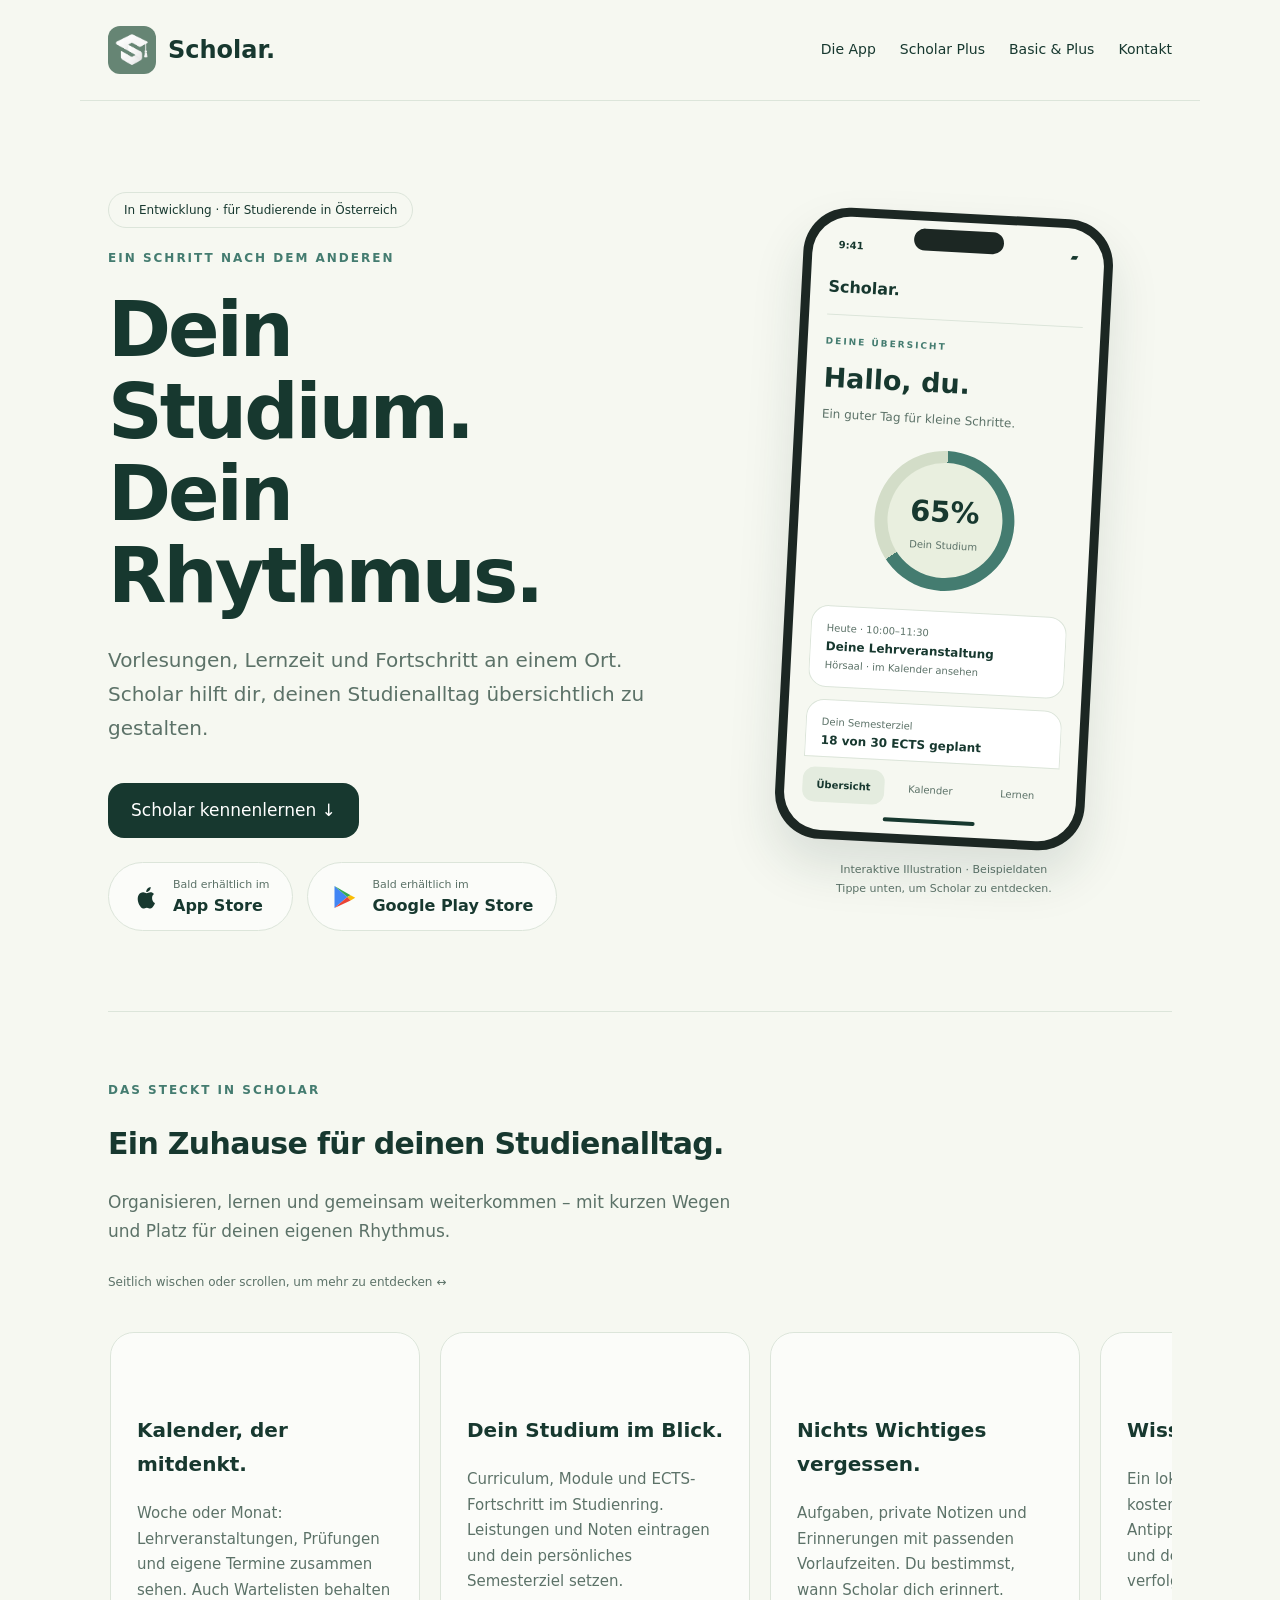
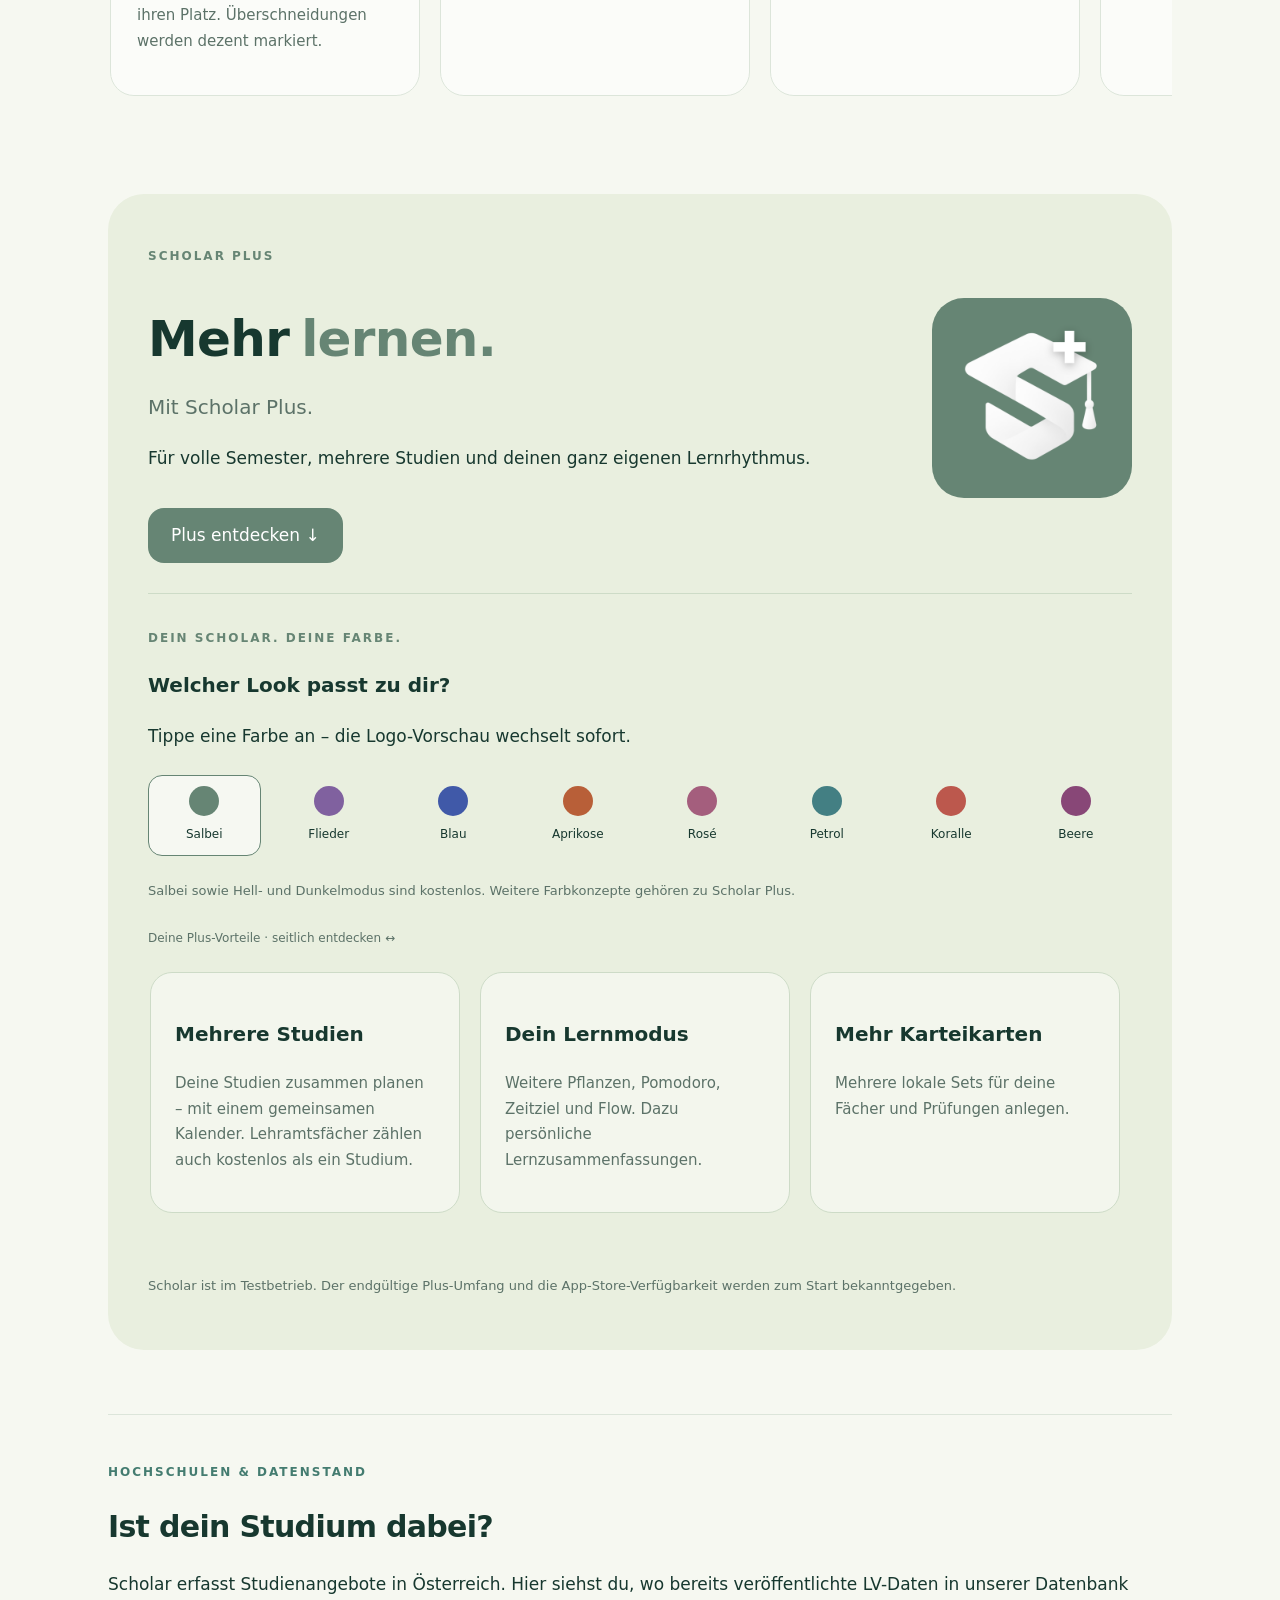
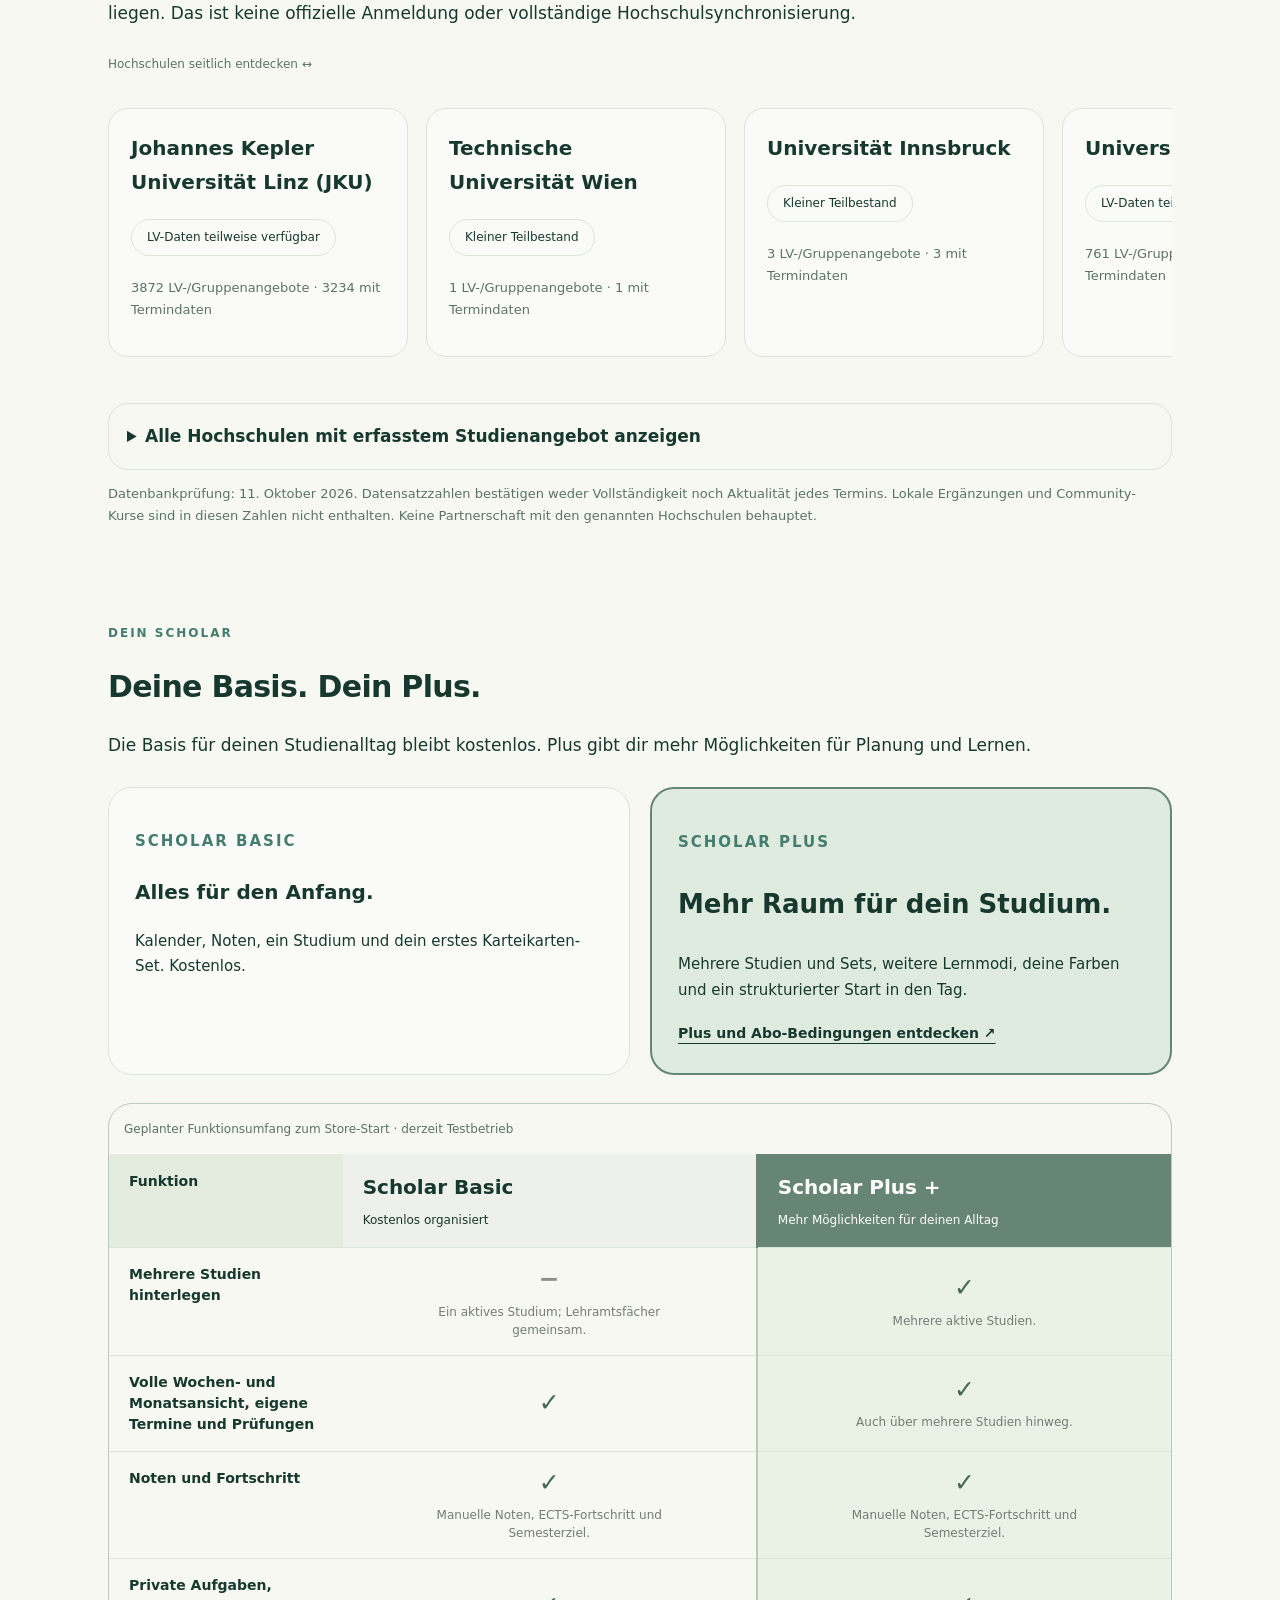
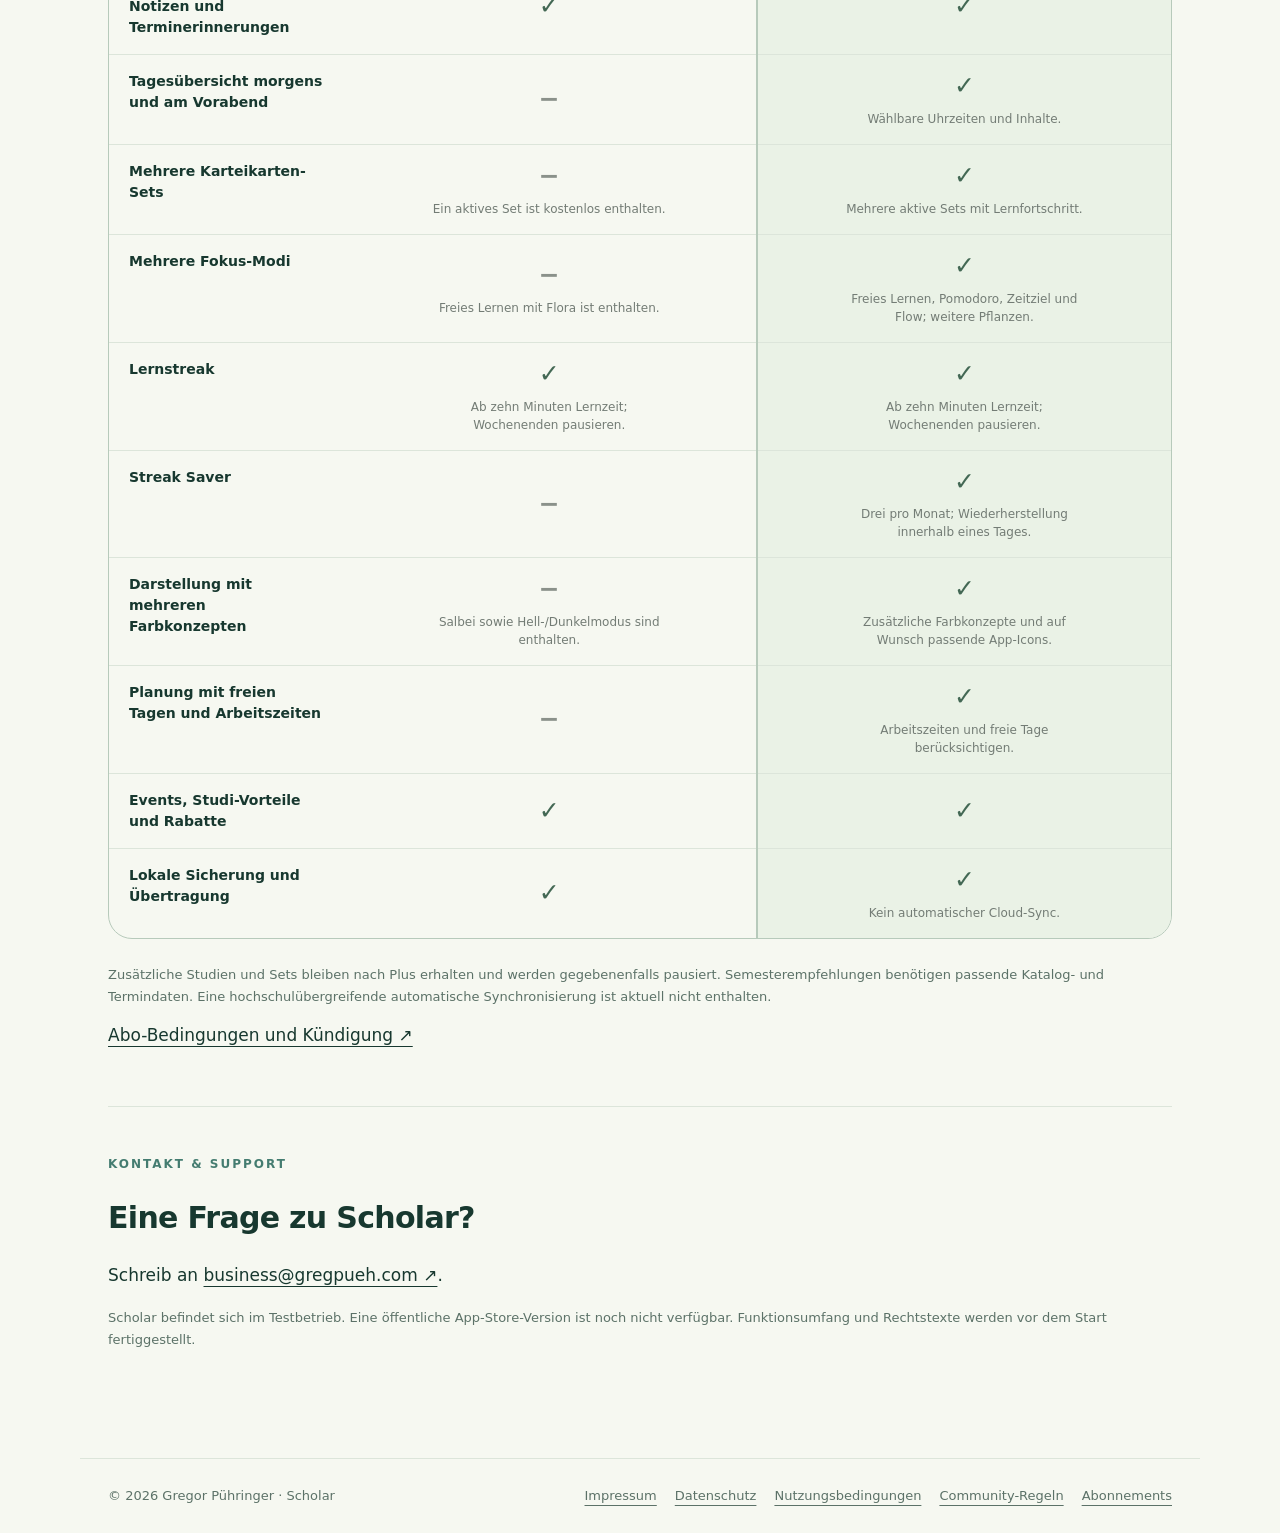
==== commit a47b3a40: "Add legal disclosures, Basic/Plus comparison and verified catalogue coverage" ====
--- a/index.html
+++ b/index.html
@@ -1 +1 @@
-<!doctype html><html lang="de"><head><meta charset="utf-8"><meta name="viewport" content="width=device-width,initial-scale=1"><meta name="description" content="Scholar – Studienplanung, Lernen und Community. Informationen zur App und Kontakt."><title>Dein Studium. Dein Rhythmus. · Scholar</title><link rel="icon" type="image/png" href="assets/favicon-current.png?v=4"><link rel="stylesheet" href="assets/style.css?v=20261011-compare2"></head><body><header><a class="brand" href="index.html"><img src="assets/icon.png" alt="">Scholar.</a><nav aria-label="Hauptnavigation"><a href="index.html#funktionen">Die App</a><a href="#plus">Scholar Plus</a><a href="#vergleich">Basic &amp; Plus</a><a href="index.html#kontakt">Kontakt</a></nav></header><main><section class="hero"><div><span class="pill">In Entwicklung · für Studierende in Österreich</span><p class="eyebrow">Ein Schritt nach dem anderen</p><h1>Dein Studium.<br>Dein Rhythmus.</h1><p class="lead">Vorlesungen, Lernzeit und Fortschritt an einem Ort. Scholar hilft dir, deinen Studienalltag übersichtlich zu gestalten.</p><a class="button" href="#funktionen">Scholar kennenlernen ↓</a><div class="store-buttons" aria-label="App-Verfügbarkeit"><button type="button" class="store-button" disabled><svg class="store-logo" viewBox="0 0 24 24" aria-hidden="true"><path fill="currentColor" d="M17.2 12.6c0-2 1.6-3 1.7-3.1-1-1.4-2.5-1.6-3-1.6-1.3-.1-2.6.8-3.3.8-.7 0-1.8-.8-3-.8-1.6 0-3.1.9-3.9 2.3-1.7 2.9-.4 7.2 1.2 9.5.8 1.1 1.6 2.3 2.8 2.2 1.1 0 1.6-.7 3-.7s1.8.7 3 .7c1.2 0 1.9-1.1 2.7-2.2.9-1.3 1.3-2.5 1.3-2.6-.1 0-2.5-1-2.5-4.5zM15 6.4c.6-.8 1.1-1.9 1-3-.9.1-2 .6-2.7 1.4-.6.7-1.2 1.8-1.1 2.9 1 .1 2.1-.5 2.8-1.3z"/></svg><span><small>Bald erhältlich im</small><strong>App Store</strong></span></button><button type="button" class="store-button" disabled><svg class="store-logo" viewBox="0 0 24 24" aria-hidden="true"><path fill="#4285f4" d="M3 2.5 14 12 3 21.5z"/><path fill="#34a853" d="m3 2.5 13.8 7.9L14 12z"/><path fill="#fbbc04" d="m14 12 2.8-1.6 4 2.3-4 2.3z"/><path fill="#ea4335" d="m3 21.5 13.8-6.5L14 12z"/></svg><span><small>Bald erhältlich im</small><strong>Google Play Store</strong></span></button></div></div><div class="phone-showcase"><div class="phone" aria-label="Interaktive Illustration der Scholar-App"><div class="phone-island"></div><div class="phone-screen"><div class="phone-status"><span>9:41</span><span>▰</span></div><div class="phone-appbar"><strong>Scholar.</strong><div class="phone-actions"><span class="phone-action" style="--icon:url(assets/moon.png)" aria-hidden="true"></span><span class="phone-action" style="--icon:url(assets/bell.png)" aria-hidden="true"></span><span class="phone-action" style="--icon:url(assets/flame.png)" aria-hidden="true"></span><span class="phone-action" style="--icon:url(assets/plus.png)" aria-hidden="true"></span></div></div><div class="phone-view" data-phone-view="home"><p class="eyebrow">Deine Übersicht</p><h3>Hallo, du.</h3><p class="phone-subtitle">Ein guter Tag für kleine Schritte.</p><div class="ring"><span><b>65%</b><small>Dein Studium</small></span></div><div class="agenda"><small>Heute · 10:00–11:30</small><strong>Deine Lehrveranstaltung</strong><small>Hörsaal · im Kalender ansehen</small></div><div class="agenda"><small>Dein Semesterziel</small><strong>18 von 30 ECTS geplant</strong><div class="mini-progress"><span></span></div></div></div><div class="phone-view" data-phone-view="calendar" hidden><p class="eyebrow">Dein Kalender</p><h3>Alles an einem Ort.</h3><div class="mini-week"><span>Mo</span><span>Di</span><span>Mi</span><span>Do</span><span>Fr</span></div><div class="agenda"><small>09:00–10:30 · Lehrveranstaltung</small><strong>Raum für neue Ideen</strong></div><div class="agenda"><small>14:00 · Prüfung</small><strong>Du bist vorbereitet.</strong></div><div class="agenda"><small>18:00 · Eigener Termin</small><strong>Zeit für dich</strong></div></div><div class="phone-view" data-phone-view="learn" hidden><p class="eyebrow">Deine Lernzeit</p><h3>Schritt für Schritt.</h3><div class="learning-illustration"><span class="feature-icon" style="--icon:url(assets/focus.png)" aria-hidden="true"></span></div><div class="agenda"><small>Freies Lernen</small><strong>Mit Flora dranbleiben.</strong></div><div class="agenda"><small>Deine Karteikarten</small><strong>Wissen wiederholen.</strong></div><div class="agenda"><small>Dein Lernstreak</small><strong>Jeder Lerntag zählt.</strong></div></div><div class="phone-tabs" role="group" aria-label="App-Vorschau auswählen"><button data-phone-tab="home" aria-pressed="true">Übersicht</button><button data-phone-tab="calendar" aria-pressed="false">Kalender</button><button data-phone-tab="learn" aria-pressed="false">Lernen</button></div><div class="phone-homebar"></div></div></div><p class="example">Interaktive Illustration · Beispieldaten<br>Tippe unten, um Scholar zu entdecken.</p></div></section><section id="funktionen" class="feature-section"><p class="eyebrow">Das steckt in Scholar</p><h2>Ein Zuhause für deinen Studienalltag.</h2><p class="section-intro">Organisieren, lernen und gemeinsam weiterkommen – mit kurzen Wegen und Platz für deinen eigenen Rhythmus.</p><p class="scroll-hint">Seitlich wischen oder scrollen, um mehr zu entdecken ↔</p><div class="feature-grid horizontal-cards" tabindex="0" aria-label="Scholar-Funktionen, seitlich scrollbar"><article><span class="feature-icon" style="--icon:url(assets/calendar.png)" aria-hidden="true"></span><h3>Kalender, der mitdenkt.</h3><p>Woche oder Monat: Lehrveranstaltungen, Prüfungen und eigene Termine zusammen sehen. Auch Wartelisten behalten ihren Platz. Überschneidungen werden dezent markiert.</p></article><article><span class="feature-icon" style="--icon:url(assets/target.svg)" aria-hidden="true"></span><h3>Dein Studium im Blick.</h3><p>Curriculum, Module und ECTS-Fortschritt im Studienring. Leistungen und Noten eintragen und dein persönliches Semesterziel setzen.</p></article><article><span class="feature-icon" style="--icon:url(assets/clock.svg)" aria-hidden="true"></span><h3>Nichts Wichtiges vergessen.</h3><p>Aufgaben, private Notizen und Erinnerungen mit passenden Vorlaufzeiten. Du bestimmst, wann Scholar dich erinnert.</p></article><article><span class="feature-icon" style="--icon:url(assets/flashcards.svg)" aria-hidden="true"></span><h3>Wissen, das bleibt.</h3><p>Ein lokales Karteikarten-Set kostenlos anlegen. Karten durch Antippen umdrehen, wiederholen und deinen Lernfortschritt verfolgen.</p></article><article><span class="feature-icon" style="--icon:url(assets/focus.png)" aria-hidden="true"></span><h3>Kleine Pflanze. Große Schritte.</h3><p>Kostenlos frei lernen mit Flora. Ab zehn Minuten Lernzeit zählt dein Tag für den Lernstreak. Wochenenden pausieren ihn, wenn du nicht lernst.</p></article><article><span class="feature-icon" style="--icon:url(assets/community.png)" aria-hidden="true"></span><h3>Gemeinsam weiterkommen.</h3><p>Studienforen mit Fragen, Beiträgen und Antworten. Community-Lehrveranstaltungen und Prüfungstermine ergänzen und finden.</p></article><article><span class="feature-icon" style="--icon:url(assets/discover.png)" aria-hidden="true"></span><h3>Mehr als Vorlesungen.</h3><p>In Wien Events, Studi-Vorteile und Rabatte entdecken. Kategorien helfen beim Finden; Links führen direkt zum jeweiligen Angebot.</p></article><article><span class="feature-icon" style="--icon:url(assets/download.svg)" aria-hidden="true"></span><h3>Deine Daten bleiben bei dir.</h3><p>Persönliche Studien- und Lerndaten lokal sichern und auf ein anderes Gerät übertragen. Account und gemeinsame Community-Daten liegen online.</p></article></div></section><section id="plus" class="plus-section"><div class="plus-intro"><div><p class="eyebrow">Scholar Plus</p><h2 class="rotating-heading">Mehr <span class="word-window" aria-hidden="true"><span class="word-track"><span>lernen.</span><span>planen.</span><span>Fokus.</span><span>Überblick.</span><span>Farbe.</span><span>Freiraum.</span><span>Struktur.</span><span>Motivation.</span><span>Möglichkeiten.</span><span>Lernzeit.</span><span>Organisation.</span><span>Fortschritt.</span><span>lernen.</span></span></span><span class="sr-only">lernen, planen, Fokus, Überblick, Farbe, Freiraum, Struktur, Motivation, Möglichkeiten, Lernzeit, Organisation und Fortschritt.</span></h2><p class="lead">Mit Scholar Plus.</p><p>Für volle Semester, mehrere Studien und deinen ganz eigenen Lernrhythmus.</p><a class="button" href="#plus-vorteile">Plus entdecken ↓</a></div><img class="plus-logo" src="assets/Scholar_sage_plus.png" alt="Scholar-Plus-Logo" width="200" height="200"></div><div class="color-showcase"><p class="eyebrow">Dein Scholar. Deine Farbe.</p><h3>Welcher Look passt zu dir?</h3><p>Tippe eine Farbe an – die Logo-Vorschau wechselt sofort.</p><div class="color-options"><button class="color-choice" data-color="sage" style="--swatch:#668574" aria-pressed="true"><span></span>Salbei</button><button class="color-choice" data-color="lilac" style="--swatch:#80619f" aria-pressed="false"><span></span>Flieder</button><button class="color-choice" data-color="blue" style="--swatch:#4059a8" aria-pressed="false"><span></span>Blau</button><button class="color-choice" data-color="orange" style="--swatch:#b85f38" aria-pressed="false"><span></span>Aprikose</button><button class="color-choice" data-color="rose" style="--swatch:#a45e7d" aria-pressed="false"><span></span>Rosé</button><button class="color-choice" data-color="teal" style="--swatch:#437f83" aria-pressed="false"><span></span>Petrol</button><button class="color-choice" data-color="coral" style="--swatch:#bc584d" aria-pressed="false"><span></span>Koralle</button><button class="color-choice" data-color="berry" style="--swatch:#884777" aria-pressed="false"><span></span>Beere</button></div><p class="footnote">Salbei sowie Hell- und Dunkelmodus sind kostenlos. Weitere Farbkonzepte gehören zu Scholar Plus.</p></div><p class="scroll-hint">Deine Plus-Vorteile · seitlich entdecken ↔</p><div id="plus-vorteile" class="plus-grid horizontal-cards" tabindex="0" aria-label="Plus-Vorteile, seitlich scrollbar"><article><h3>Mehrere Studien</h3><p>Deine Studien zusammen planen – mit einem gemeinsamen Kalender. Lehramtsfächer zählen auch kostenlos als ein Studium.</p></article><article><h3>Dein Lernmodus</h3><p>Weitere Pflanzen, Pomodoro, Zeitziel und Flow. Dazu persönliche Lernzusammenfassungen.</p></article><article><h3>Mehr Karteikarten</h3><p>Mehrere lokale Sets für deine Fächer und Prüfungen anlegen.</p></article><article><h3>Deine Farben</h3><p>Zusätzliche Farbkonzepte, Community-Icons und ein passendes App-Icon auf unterstützten Geräten.</p></article><article><h3>Mehr Freiraum</h3><p>Arbeitszeiten und freie Tage berücksichtigen. Semesterempfehlungen, wenn passende Daten vorliegen.</p></article><article><h3>Gut in den Tag</h3><p>Die Tagesübersicht am Morgen als Benachrichtigung erhalten.</p></article><article><h3>Streak retten</h3><p>Drei Streak Saver pro Monat. Einen nach einem verpassten Tag erloschenen Streak wieder anzünden.</p></article></div><p class="footnote">Scholar ist im Testbetrieb. Der endgültige Plus-Umfang und die App-Store-Verfügbarkeit werden zum Start bekanntgegeben.</p></section><section id="hochschulen" class="institutions"><p class="eyebrow">Hochschulen & Datenstand</p><h2>Ist dein Studium dabei?</h2><p>Scholar erfasst Studienangebote in Österreich. Hier siehst du, wo bereits veröffentlichte LV-Daten in unserer Datenbank liegen. Das ist keine offizielle Anmeldung oder vollständige Hochschulsynchronisierung.</p><p class="scroll-hint">Hochschulen seitlich entdecken ↔</p><div class="institution-grid" tabindex="0" aria-label="Hochschulen, seitlich scrollbar"><article><h3>Johannes Kepler Universität Linz (JKU)</h3><span class="pill">LV-Daten teilweise verfügbar</span><p>3872 LV-/Gruppenangebote · 3234 mit Termindaten</p></article><article><h3>Technische Universität Wien</h3><span class="pill">Kleiner Teilbestand</span><p>1 LV-/Gruppenangebote · 1 mit Termindaten</p></article><article><h3>Universität Innsbruck</h3><span class="pill">Kleiner Teilbestand</span><p>3 LV-/Gruppenangebote · 3 mit Termindaten</p></article><article><h3>Universität Klagenfurt</h3><span class="pill">LV-Daten teilweise verfügbar</span><p>761 LV-/Gruppenangebote · 729 mit Termindaten</p></article><article><h3>Universität Wien</h3><span class="pill">LV-Daten teilweise verfügbar</span><p>642 LV-/Gruppenangebote · 398 mit Termindaten</p></article><article><h3>Wirtschaftsuniversität Wien</h3><span class="pill">LV-Daten teilweise verfügbar</span><p>1442 LV-/Gruppenangebote · 597 mit Termindaten</p></article></div><details class="institution-directory"><summary>Alle Hochschulen mit erfasstem Studienangebot anzeigen</summary><ul><li><strong>Akademie der bildenden Künste Wien</strong><span>15 Studiengänge im Verzeichnis · LV-Daten noch nicht veröffentlicht</span></li><li><strong>Anton Bruckner Privatuniversität</strong><span>40 Studiengänge im Verzeichnis · LV-Daten noch nicht veröffentlicht</span></li><li><strong>Bertha von Suttner Privatuniversität</strong><span>7 Studiengänge im Verzeichnis · LV-Daten noch nicht veröffentlicht</span></li><li><strong>CAMPUS 02 Fachhochschule der Wirtschaft GmbH</strong><span>15 Studiengänge im Verzeichnis · LV-Daten noch nicht veröffentlicht</span></li><li><strong>Central European University Private University</strong><span>46 Studiengänge im Verzeichnis · LV-Daten noch nicht veröffentlicht</span></li><li><strong>Danube Private University</strong><span>7 Studiengänge im Verzeichnis · LV-Daten noch nicht veröffentlicht</span></li><li><strong>Fachhochschule für angewandte Militärwissenschaften</strong><span>3 Studiengänge im Verzeichnis · LV-Daten noch nicht veröffentlicht</span></li><li><strong>Fachhochschule Joanneum GmbH</strong><span>54 Studiengänge im Verzeichnis · LV-Daten noch nicht veröffentlicht</span></li><li><strong>Fachhochschule Salzburg GmbH</strong><span>36 Studiengänge im Verzeichnis · LV-Daten noch nicht veröffentlicht</span></li><li><strong>Fachhochschule Technikum Wien</strong><span>32 Studiengänge im Verzeichnis · LV-Daten noch nicht veröffentlicht</span></li><li><strong>Fachhochschule Vorarlberg GmbH</strong><span>17 Studiengänge im Verzeichnis · LV-Daten noch nicht veröffentlicht</span></li><li><strong>Fachhochschule Wiener Neustadt GmbH</strong><span>46 Studiengänge im Verzeichnis · LV-Daten noch nicht veröffentlicht</span></li><li><strong>Ferdinand Porsche Fernfachhochschule GmbH</strong><span>6 Studiengänge im Verzeichnis · LV-Daten noch nicht veröffentlicht</span></li><li><strong>FH Gesundheitsberufe OÖ GmbH</strong><span>12 Studiengänge im Verzeichnis · LV-Daten noch nicht veröffentlicht</span></li><li><strong>FH OÖ Studienbetriebs GmbH</strong><span>75 Studiengänge im Verzeichnis · LV-Daten noch nicht veröffentlicht</span></li><li><strong>FHG – Zentrum für Gesundheitsberufe Tirol GmbH</strong><span>11 Studiengänge im Verzeichnis · LV-Daten noch nicht veröffentlicht</span></li><li><strong>FHW Fachhochschul-Studiengänge Betriebs- und Forschungseinrichtungen der Wiener Wirtschaft GmbH (FHW GmbH)</strong><span>20 Studiengänge im Verzeichnis · LV-Daten noch nicht veröffentlicht</span></li><li><strong>Gustav Mahler Privatuniversität für Musik</strong><span>5 Studiengänge im Verzeichnis · LV-Daten noch nicht veröffentlicht</span></li><li><strong>Hochschule für Agrar- und Umweltpädagogik</strong><span>6 Studiengänge im Verzeichnis · LV-Daten noch nicht veröffentlicht</span></li><li><strong>Hochschule für Angewandte Wissenschaften Burgenland GmbH</strong><span>32 Studiengänge im Verzeichnis · LV-Daten noch nicht veröffentlicht</span></li><li><strong>Hochschule für Angewandte Wissenschaften Campus Wien</strong><span>47 Studiengänge im Verzeichnis · LV-Daten noch nicht veröffentlicht</span></li><li><strong>Hochschule für Angewandte Wissenschaften Kärnten</strong><span>52 Studiengänge im Verzeichnis · LV-Daten noch nicht veröffentlicht</span></li><li><strong>Hochschule für Angewandte Wissenschaften Kufstein Tirol GmbH</strong><span>20 Studiengänge im Verzeichnis · LV-Daten noch nicht veröffentlicht</span></li><li><strong>Hochschule für Angewandte Wissenschaften St. Pölten</strong><span>32 Studiengänge im Verzeichnis · LV-Daten noch nicht veröffentlicht</span></li><li><strong>Hochschule für Wirtschaft und Gesellschaft des BFI Wien</strong><span>17 Studiengänge im Verzeichnis · LV-Daten noch nicht veröffentlicht</span></li><li><strong>IMC Hochschule für Angewandte Wissenschaften Krems GmbH</strong><span>29 Studiengänge im Verzeichnis · LV-Daten noch nicht veröffentlicht</span></li><li><strong>Interdisciplinary Transformation University (IT:U)</strong><span>4 Studiengänge im Verzeichnis · LV-Daten noch nicht veröffentlicht</span></li><li><strong>JAM MUSIC LAB Private University for Jazz and Popular Music Vienna</strong><span>6 Studiengänge im Verzeichnis · LV-Daten noch nicht veröffentlicht</span></li><li><strong>Johannes Kepler Universität Linz (JKU)</strong><span>78 Studiengänge im Verzeichnis · LV-Daten vorhanden</span></li><li><strong>Joseph-Haydn-Privathochschule für Musik Burgenland</strong><span>39 Studiengänge im Verzeichnis · LV-Daten noch nicht veröffentlicht</span></li><li><strong>Karl Landsteiner Privatuniversität</strong><span>6 Studiengänge im Verzeichnis · LV-Daten noch nicht veröffentlicht</span></li><li><strong>Katholische Privatuniversität Linz</strong><span>14 Studiengänge im Verzeichnis · LV-Daten noch nicht veröffentlicht</span></li><li><strong>Kirchliche Pädagogische Hochschule – Edith Stein</strong><span>5 Studiengänge im Verzeichnis · LV-Daten noch nicht veröffentlicht</span></li><li><strong>Kirchliche Pädagogische Hochschule Wien/Niederösterreich</strong><span>5 Studiengänge im Verzeichnis · LV-Daten noch nicht veröffentlicht</span></li><li><strong>Lauder Business School</strong><span>3 Studiengänge im Verzeichnis · LV-Daten noch nicht veröffentlicht</span></li><li><strong>MCI Management Center Innsbruck – Internationale Hochschule GmbH</strong><span>30 Studiengänge im Verzeichnis · LV-Daten noch nicht veröffentlicht</span></li><li><strong>Medizinische Universität Graz</strong><span>8 Studiengänge im Verzeichnis · LV-Daten noch nicht veröffentlicht</span></li><li><strong>Medizinische Universität Innsbruck</strong><span>7 Studiengänge im Verzeichnis · LV-Daten noch nicht veröffentlicht</span></li><li><strong>Medizinische Universität Wien</strong><span>9 Studiengänge im Verzeichnis · LV-Daten noch nicht veröffentlicht</span></li><li><strong>MODUL University Vienna Privatuniversität</strong><span>11 Studiengänge im Verzeichnis · LV-Daten noch nicht veröffentlicht</span></li><li><strong>Montanuniversität Leoben</strong><span>44 Studiengänge im Verzeichnis · LV-Daten noch nicht veröffentlicht</span></li><li><strong>Musik und Kunst Privatuniversität der Stadt Wien</strong><span>32 Studiengänge im Verzeichnis · LV-Daten noch nicht veröffentlicht</span></li><li><strong>New Design University Privatuniversität St.Pölten</strong><span>8 Studiengänge im Verzeichnis · LV-Daten noch nicht veröffentlicht</span></li><li><strong>Pädagogische Hochschule Kärnten</strong><span>5 Studiengänge im Verzeichnis · LV-Daten noch nicht veröffentlicht</span></li><li><strong>Pädagogische Hochschule Niederösterreich</strong><span>7 Studiengänge im Verzeichnis · LV-Daten noch nicht veröffentlicht</span></li><li><strong>Pädagogische Hochschule Oberösterreich</strong><span>15 Studiengänge im Verzeichnis · LV-Daten noch nicht veröffentlicht</span></li><li><strong>Pädagogische Hochschule Salzburg</strong><span>6 Studiengänge im Verzeichnis · LV-Daten noch nicht veröffentlicht</span></li><li><strong>Pädagogische Hochschule Steiermark</strong><span>14 Studiengänge im Verzeichnis · LV-Daten noch nicht veröffentlicht</span></li><li><strong>Pädagogische Hochschule Tirol</strong><span>12 Studiengänge im Verzeichnis · LV-Daten noch nicht veröffentlicht</span></li><li><strong>Pädagogische Hochschule Vorarlberg</strong><span>4 Studiengänge im Verzeichnis · LV-Daten noch nicht veröffentlicht</span></li><li><strong>Pädagogische Hochschule Wien</strong><span>14 Studiengänge im Verzeichnis · LV-Daten noch nicht veröffentlicht</span></li><li><strong>Paracelsus Medizinische Privatuniversität</strong><span>11 Studiengänge im Verzeichnis · LV-Daten noch nicht veröffentlicht</span></li><li><strong>Philosophisch-Theologische Hochschule Benedikt XVI. Heiligenkreuz</strong><span>3 Studiengänge im Verzeichnis · LV-Daten noch nicht veröffentlicht</span></li><li><strong>Private Pädagogische Hochschule Augustinum</strong><span>5 Studiengänge im Verzeichnis · LV-Daten noch nicht veröffentlicht</span></li><li><strong>Private Pädagogische Hochschule Burgenland</strong><span>3 Studiengänge im Verzeichnis · LV-Daten noch nicht veröffentlicht</span></li><li><strong>Private Pädagogische Hochschule der Diözese Linz</strong><span>7 Studiengänge im Verzeichnis · LV-Daten noch nicht veröffentlicht</span></li><li><strong>Privatuniversität Schloss Seeburg</strong><span>8 Studiengänge im Verzeichnis · LV-Daten noch nicht veröffentlicht</span></li><li><strong>Sigmund Freud Privatuniversität</strong><span>14 Studiengänge im Verzeichnis · LV-Daten noch nicht veröffentlicht</span></li><li><strong>Stella Vorarlberg Privathochschule für Musik</strong><span>4 Studiengänge im Verzeichnis · LV-Daten noch nicht veröffentlicht</span></li><li><strong>Technische Universität Graz</strong><span>62 Studiengänge im Verzeichnis · LV-Daten noch nicht veröffentlicht</span></li><li><strong>Technische Universität Wien</strong><span>56 Studiengänge im Verzeichnis · LV-Daten vorhanden</span></li><li><strong>UMIT TIROL – Privatuniversität für Gesundheitswissenschaften und -technologie</strong><span>23 Studiengänge im Verzeichnis · LV-Daten noch nicht veröffentlicht</span></li><li><strong>Universität für angewandte Kunst Wien</strong><span>33 Studiengänge im Verzeichnis · LV-Daten noch nicht veröffentlicht</span></li><li><strong>Universität für Bodenkultur Wien</strong><span>52 Studiengänge im Verzeichnis · LV-Daten noch nicht veröffentlicht</span></li><li><strong>Universität für künstlerische und industrielle Gestaltung Linz</strong><span>27 Studiengänge im Verzeichnis · LV-Daten noch nicht veröffentlicht</span></li><li><strong>Universität für Musik und darstellende Kunst Graz</strong><span>102 Studiengänge im Verzeichnis · LV-Daten noch nicht veröffentlicht</span></li><li><strong>Universität für Musik und darstellende Kunst Wien</strong><span>97 Studiengänge im Verzeichnis · LV-Daten noch nicht veröffentlicht</span></li><li><strong>Universität für Weiterbildung Krems</strong><span>14 Studiengänge im Verzeichnis · LV-Daten noch nicht veröffentlicht</span></li><li><strong>Universität Graz</strong><span>157 Studiengänge im Verzeichnis · LV-Daten noch nicht veröffentlicht</span></li><li><strong>Universität Innsbruck</strong><span>180 Studiengänge im Verzeichnis · LV-Daten vorhanden</span></li><li><strong>Universität Klagenfurt</strong><span>79 Studiengänge im Verzeichnis · LV-Daten vorhanden</span></li><li><strong>Universität Mozarteum Salzburg</strong><span>99 Studiengänge im Verzeichnis · LV-Daten noch nicht veröffentlicht</span></li><li><strong>Universität Salzburg</strong><span>140 Studiengänge im Verzeichnis · LV-Daten noch nicht veröffentlicht</span></li><li><strong>Universität Wien</strong><span>240 Studiengänge im Verzeichnis · LV-Daten vorhanden</span></li><li><strong>University of Sustainability – Charlotte Fresenius Privatuniversität</strong><span>6 Studiengänge im Verzeichnis · LV-Daten noch nicht veröffentlicht</span></li><li><strong>Veterinärmedizinische Universität Wien</strong><span>8 Studiengänge im Verzeichnis · LV-Daten noch nicht veröffentlicht</span></li><li><strong>Webster Vienna Private University</strong><span>7 Studiengänge im Verzeichnis · LV-Daten noch nicht veröffentlicht</span></li><li><strong>Wirtschaftsuniversität Wien</strong><span>24 Studiengänge im Verzeichnis · LV-Daten vorhanden</span></li></ul></details><p class="footnote">Datenbankprüfung: 11. Oktober 2026. Datensatzzahlen bestätigen weder Vollständigkeit noch Aktualität jedes Termins. Lokale Ergänzungen und Community-Kurse sind in diesen Zahlen nicht enthalten. Keine Partnerschaft mit den genannten Hochschulen behauptet.</p></section><section id="vergleich" class="comparison"><p class="eyebrow">Dein Scholar</p><h2>Deine Basis. Dein Plus.</h2><p>Die Basis für deinen Studienalltag bleibt kostenlos. Plus gibt dir mehr Möglichkeiten für Planung und Lernen.</p><div class="plan-intro"><article class="basic-plan"><p class="eyebrow">Scholar Basic</p><h3>Alles für den Anfang.</h3><p>Kalender, Noten, ein Studium und dein erstes Karteikarten-Set. Kostenlos.</p></article><article class="plus-plan"><p class="eyebrow">Scholar Plus</p><h3>Mehr Raum für dein Studium.</h3><p>Mehrere Studien und Sets, weitere Lernmodi, deine Farben und ein strukturierter Start in den Tag.</p><a href="abonnements.html">Plus und Abo-Bedingungen entdecken ↗</a></article></div><div class="comparison-scroll" tabindex="0" aria-label="Funktionsvergleich, horizontal scrollbar"><table><caption>Geplanter Funktionsumfang zum Store-Start · derzeit Testbetrieb</caption><thead><tr><th scope="col">Funktion</th><th scope="col" class="basic-column"><span class="plan-label">Scholar Basic</span><small>Kostenlos organisiert</small></th><th scope="col" class="plus-column"><span class="plan-label">Scholar Plus <span aria-hidden="true">+</span></span><small>Mehr Möglichkeiten für deinen Alltag</small></th></tr></thead><tbody><tr><th scope="row">Studien</th><td>Ein aktives Studium; Lehramtsfächer gemeinsam</td><td>Mehrere aktive Studien</td></tr><tr><th scope="row">Kalender</th><td>Volle Wochen- und Monatsansicht, eigene Termine und Prüfungen</td><td>Gemeinsamer Kalender über mehrere Studien</td></tr><tr><th scope="row">Noten & Fortschritt</th><td>Manuelle Noten, ECTS-Ring und Semesterziel</td><td>Ebenfalls enthalten</td></tr><tr><th scope="row">Aufgaben & Erinnerungen</th><td>Private Aufgaben, Notizen und Termin-Erinnerungen<small class="comparison-missing">Keine Tagesübersicht am Morgen</small></td><td><span class="comparison-extra">+ Tagesübersicht am Morgen</span></td></tr><tr><th scope="row">Karteikarten</th><td>Ein aktives lokales Set und Lernfortschritt<small class="comparison-missing">Weitere Sets pausiert</small></td><td>Mehrere aktive lokale Sets</td></tr><tr><th scope="row">Fokus</th><td>Freies Lernen mit Flora<small class="comparison-missing">Weitere Pflanzen und Lernmodi nicht enthalten</small></td><td>Weitere Pflanzen, Pomodoro, Zeitziel und Flow</td></tr><tr><th scope="row">Lernstreak</th><td>Ab zehn Minuten Lernzeit; Wochenenden pausieren<small class="comparison-missing">Keine Streak Saver</small></td><td>Zusätzlich drei Streak Saver pro Monat</td></tr><tr><th scope="row">Darstellung</th><td>Salbei, Hell-/Dunkelmodus und Geräteeinstellung<small class="comparison-missing">Keine zusätzlichen Farbkonzepte</small></td><td>Zusätzliche Farbkonzepte und passende App-Icons</td></tr><tr><th scope="row">Community-Profil</th><td>Sechs Standardmotive</td><td>Zusätzliche Profilmotive</td></tr><tr><th scope="row">Community</th><td>Studienforen, Antworten, Likes und gemeinsame Kursdaten</td><td>Eigene Beiträge im vorgesehenen Bearbeitungszeitfenster ändern</td></tr><tr><th scope="row">Planung</th><td>Deine LVs, Gruppen und Termine<small class="comparison-missing">Keine erweiterte Planung mit Arbeitszeiten und freien Tagen</small></td><td>Arbeitszeiten, freie Tage und datenabhängige Semesterempfehlungen</td></tr><tr><th scope="row">Entdecken</th><td>Events, Studi-Vorteile und Rabatte</td><td>Ebenfalls enthalten</td></tr><tr><th scope="row">Daten</th><td>Lokale Sicherung und Übertragung</td><td>Ebenfalls enthalten; kein automatischer Cloud-Sync</td></tr></tbody></table></div><p class="footnote">Zusätzliche Studien und Sets bleiben nach Plus erhalten und werden gegebenenfalls pausiert. Semesterempfehlungen benötigen passende Katalog- und Termindaten. Eine hochschulübergreifende automatische Synchronisierung ist aktuell nicht enthalten.</p><a href="abonnements.html">Abo-Bedingungen und Kündigung ↗</a></section><section id="kontakt" class="contact"><p class="eyebrow">Kontakt & Support</p><h2>Eine Frage zu Scholar?</h2><p>Schreib an <a href="mailto:business@gregpueh.com">business@gregpueh.com ↗</a>.</p><p class="footnote">Scholar befindet sich im Testbetrieb. Eine öffentliche App-Store-Version ist noch nicht verfügbar. Funktionsumfang und Rechtstexte werden vor dem Start fertiggestellt.</p></section></main><footer><span>© 2026 Gregor Pühringer · Scholar</span><div><a href="impressum.html">Impressum</a><a href="datenschutz.html">Datenschutz</a><a href="nutzungsbedingungen.html">Nutzungsbedingungen</a><a href="community.html">Community-Regeln</a><a href="abonnements.html">Abonnements</a></div></footer><script src="assets/site.js?v=20261011-compare2" defer></script></body></html>+<!doctype html><html lang="de"><head><meta charset="utf-8"><meta name="viewport" content="width=device-width,initial-scale=1"><meta name="description" content="Scholar – Studienplanung, Lernen und Community. Informationen zur App und Kontakt."><title>Dein Studium. Dein Rhythmus. · Scholar</title><link rel="icon" type="image/png" href="assets/favicon-current.png?v=4"><link rel="stylesheet" href="assets/style.css?v=20261012-checkmarks"></head><body><header><a class="brand" href="index.html"><img src="assets/icon.png" alt="">Scholar.</a><nav aria-label="Hauptnavigation"><a href="index.html#funktionen">Die App</a><a href="#plus">Scholar Plus</a><a href="#vergleich">Basic &amp; Plus</a><a href="index.html#kontakt">Kontakt</a></nav></header><main><section class="hero"><div><span class="pill">In Entwicklung · für Studierende in Österreich</span><p class="eyebrow">Ein Schritt nach dem anderen</p><h1>Dein Studium.<br>Dein Rhythmus.</h1><p class="lead">Vorlesungen, Lernzeit und Fortschritt an einem Ort. Scholar hilft dir, deinen Studienalltag übersichtlich zu gestalten.</p><a class="button" href="#funktionen">Scholar kennenlernen ↓</a><div class="store-buttons" aria-label="App-Verfügbarkeit"><button type="button" class="store-button" disabled><svg class="store-logo" viewBox="0 0 24 24" aria-hidden="true"><path fill="currentColor" d="M17.2 12.6c0-2 1.6-3 1.7-3.1-1-1.4-2.5-1.6-3-1.6-1.3-.1-2.6.8-3.3.8-.7 0-1.8-.8-3-.8-1.6 0-3.1.9-3.9 2.3-1.7 2.9-.4 7.2 1.2 9.5.8 1.1 1.6 2.3 2.8 2.2 1.1 0 1.6-.7 3-.7s1.8.7 3 .7c1.2 0 1.9-1.1 2.7-2.2.9-1.3 1.3-2.5 1.3-2.6-.1 0-2.5-1-2.5-4.5zM15 6.4c.6-.8 1.1-1.9 1-3-.9.1-2 .6-2.7 1.4-.6.7-1.2 1.8-1.1 2.9 1 .1 2.1-.5 2.8-1.3z"/></svg><span><small>Bald erhältlich im</small><strong>App Store</strong></span></button><button type="button" class="store-button" disabled><svg class="store-logo" viewBox="0 0 24 24" aria-hidden="true"><path fill="#4285f4" d="M3 2.5 14 12 3 21.5z"/><path fill="#34a853" d="m3 2.5 13.8 7.9L14 12z"/><path fill="#fbbc04" d="m14 12 2.8-1.6 4 2.3-4 2.3z"/><path fill="#ea4335" d="m3 21.5 13.8-6.5L14 12z"/></svg><span><small>Bald erhältlich im</small><strong>Google Play Store</strong></span></button></div></div><div class="phone-showcase"><div class="phone" aria-label="Interaktive Illustration der Scholar-App"><div class="phone-island"></div><div class="phone-screen"><div class="phone-status"><span>9:41</span><span>▰</span></div><div class="phone-appbar"><strong>Scholar.</strong><div class="phone-actions"><span class="phone-action" style="--icon:url(assets/moon.png)" aria-hidden="true"></span><span class="phone-action" style="--icon:url(assets/bell.png)" aria-hidden="true"></span><span class="phone-action" style="--icon:url(assets/flame.png)" aria-hidden="true"></span><span class="phone-action" style="--icon:url(assets/plus.png)" aria-hidden="true"></span></div></div><div class="phone-view" data-phone-view="home"><p class="eyebrow">Deine Übersicht</p><h3>Hallo, du.</h3><p class="phone-subtitle">Ein guter Tag für kleine Schritte.</p><div class="ring"><span><b>65%</b><small>Dein Studium</small></span></div><div class="agenda"><small>Heute · 10:00–11:30</small><strong>Deine Lehrveranstaltung</strong><small>Hörsaal · im Kalender ansehen</small></div><div class="agenda"><small>Dein Semesterziel</small><strong>18 von 30 ECTS geplant</strong><div class="mini-progress"><span></span></div></div></div><div class="phone-view" data-phone-view="calendar" hidden><p class="eyebrow">Dein Kalender</p><h3>Alles an einem Ort.</h3><div class="mini-week"><span>Mo</span><span>Di</span><span>Mi</span><span>Do</span><span>Fr</span></div><div class="agenda"><small>09:00–10:30 · Lehrveranstaltung</small><strong>Raum für neue Ideen</strong></div><div class="agenda"><small>14:00 · Prüfung</small><strong>Du bist vorbereitet.</strong></div><div class="agenda"><small>18:00 · Eigener Termin</small><strong>Zeit für dich</strong></div></div><div class="phone-view" data-phone-view="learn" hidden><p class="eyebrow">Deine Lernzeit</p><h3>Schritt für Schritt.</h3><div class="learning-illustration"><span class="feature-icon" style="--icon:url(assets/focus.png)" aria-hidden="true"></span></div><div class="agenda"><small>Freies Lernen</small><strong>Mit Flora dranbleiben.</strong></div><div class="agenda"><small>Deine Karteikarten</small><strong>Wissen wiederholen.</strong></div><div class="agenda"><small>Dein Lernstreak</small><strong>Jeder Lerntag zählt.</strong></div></div><div class="phone-tabs" role="group" aria-label="App-Vorschau auswählen"><button data-phone-tab="home" aria-pressed="true">Übersicht</button><button data-phone-tab="calendar" aria-pressed="false">Kalender</button><button data-phone-tab="learn" aria-pressed="false">Lernen</button></div><div class="phone-homebar"></div></div></div><p class="example">Interaktive Illustration · Beispieldaten<br>Tippe unten, um Scholar zu entdecken.</p></div></section><section id="funktionen" class="feature-section"><p class="eyebrow">Das steckt in Scholar</p><h2>Ein Zuhause für deinen Studienalltag.</h2><p class="section-intro">Organisieren, lernen und gemeinsam weiterkommen – mit kurzen Wegen und Platz für deinen eigenen Rhythmus.</p><p class="scroll-hint">Seitlich wischen oder scrollen, um mehr zu entdecken ↔</p><div class="feature-grid horizontal-cards" tabindex="0" aria-label="Scholar-Funktionen, seitlich scrollbar"><article><span class="feature-icon" style="--icon:url(assets/calendar.png)" aria-hidden="true"></span><h3>Kalender, der mitdenkt.</h3><p>Woche oder Monat: Lehrveranstaltungen, Prüfungen und eigene Termine zusammen sehen. Auch Wartelisten behalten ihren Platz. Überschneidungen werden dezent markiert.</p></article><article><span class="feature-icon" style="--icon:url(assets/target.svg)" aria-hidden="true"></span><h3>Dein Studium im Blick.</h3><p>Curriculum, Module und ECTS-Fortschritt im Studienring. Leistungen und Noten eintragen und dein persönliches Semesterziel setzen.</p></article><article><span class="feature-icon" style="--icon:url(assets/clock.svg)" aria-hidden="true"></span><h3>Nichts Wichtiges vergessen.</h3><p>Aufgaben, private Notizen und Erinnerungen mit passenden Vorlaufzeiten. Du bestimmst, wann Scholar dich erinnert.</p></article><article><span class="feature-icon" style="--icon:url(assets/flashcards.svg)" aria-hidden="true"></span><h3>Wissen, das bleibt.</h3><p>Ein lokales Karteikarten-Set kostenlos anlegen. Karten durch Antippen umdrehen, wiederholen und deinen Lernfortschritt verfolgen.</p></article><article><span class="feature-icon" style="--icon:url(assets/focus.png)" aria-hidden="true"></span><h3>Kleine Pflanze. Große Schritte.</h3><p>Kostenlos frei lernen mit Flora. Ab zehn Minuten Lernzeit zählt dein Tag für den Lernstreak. Wochenenden pausieren ihn, wenn du nicht lernst.</p></article><article><span class="feature-icon" style="--icon:url(assets/community.png)" aria-hidden="true"></span><h3>Gemeinsam weiterkommen.</h3><p>Studienforen mit Fragen, Beiträgen und Antworten. Community-Lehrveranstaltungen und Prüfungstermine ergänzen und finden.</p></article><article><span class="feature-icon" style="--icon:url(assets/discover.png)" aria-hidden="true"></span><h3>Mehr als Vorlesungen.</h3><p>In Wien Events, Studi-Vorteile und Rabatte entdecken. Kategorien helfen beim Finden; Links führen direkt zum jeweiligen Angebot.</p></article><article><span class="feature-icon" style="--icon:url(assets/download.svg)" aria-hidden="true"></span><h3>Deine Daten bleiben bei dir.</h3><p>Persönliche Studien- und Lerndaten lokal sichern und auf ein anderes Gerät übertragen. Account und gemeinsame Community-Daten liegen online.</p></article></div></section><section id="plus" class="plus-section"><div class="plus-intro"><div><p class="eyebrow">Scholar Plus</p><h2 class="rotating-heading">Mehr <span class="word-window" aria-hidden="true"><span class="word-track"><span>lernen.</span><span>planen.</span><span>Fokus.</span><span>Überblick.</span><span>Farbe.</span><span>Freiraum.</span><span>Struktur.</span><span>Motivation.</span><span>Möglichkeiten.</span><span>Lernzeit.</span><span>Organisation.</span><span>Fortschritt.</span><span>lernen.</span></span></span><span class="sr-only">lernen, planen, Fokus, Überblick, Farbe, Freiraum, Struktur, Motivation, Möglichkeiten, Lernzeit, Organisation und Fortschritt.</span></h2><p class="lead">Mit Scholar Plus.</p><p>Für volle Semester, mehrere Studien und deinen ganz eigenen Lernrhythmus.</p><a class="button" href="#plus-vorteile">Plus entdecken ↓</a></div><img class="plus-logo" src="assets/Scholar_sage_plus.png" alt="Scholar-Plus-Logo" width="200" height="200"></div><div class="color-showcase"><p class="eyebrow">Dein Scholar. Deine Farbe.</p><h3>Welcher Look passt zu dir?</h3><p>Tippe eine Farbe an – die Logo-Vorschau wechselt sofort.</p><div class="color-options"><button class="color-choice" data-color="sage" style="--swatch:#668574" aria-pressed="true"><span></span>Salbei</button><button class="color-choice" data-color="lilac" style="--swatch:#80619f" aria-pressed="false"><span></span>Flieder</button><button class="color-choice" data-color="blue" style="--swatch:#4059a8" aria-pressed="false"><span></span>Blau</button><button class="color-choice" data-color="orange" style="--swatch:#b85f38" aria-pressed="false"><span></span>Aprikose</button><button class="color-choice" data-color="rose" style="--swatch:#a45e7d" aria-pressed="false"><span></span>Rosé</button><button class="color-choice" data-color="teal" style="--swatch:#437f83" aria-pressed="false"><span></span>Petrol</button><button class="color-choice" data-color="coral" style="--swatch:#bc584d" aria-pressed="false"><span></span>Koralle</button><button class="color-choice" data-color="berry" style="--swatch:#884777" aria-pressed="false"><span></span>Beere</button></div><p class="footnote">Salbei sowie Hell- und Dunkelmodus sind kostenlos. Weitere Farbkonzepte gehören zu Scholar Plus.</p></div><p class="scroll-hint">Deine Plus-Vorteile · seitlich entdecken ↔</p><div id="plus-vorteile" class="plus-grid horizontal-cards" tabindex="0" aria-label="Plus-Vorteile, seitlich scrollbar"><article><h3>Mehrere Studien</h3><p>Deine Studien zusammen planen – mit einem gemeinsamen Kalender. Lehramtsfächer zählen auch kostenlos als ein Studium.</p></article><article><h3>Dein Lernmodus</h3><p>Weitere Pflanzen, Pomodoro, Zeitziel und Flow. Dazu persönliche Lernzusammenfassungen.</p></article><article><h3>Mehr Karteikarten</h3><p>Mehrere lokale Sets für deine Fächer und Prüfungen anlegen.</p></article><article><h3>Deine Farben</h3><p>Zusätzliche Farbkonzepte, Community-Icons und ein passendes App-Icon auf unterstützten Geräten.</p></article><article><h3>Mehr Freiraum</h3><p>Arbeitszeiten und freie Tage berücksichtigen. Semesterempfehlungen, wenn passende Daten vorliegen.</p></article><article><h3>Gut in den Tag</h3><p>Die Tagesübersicht am Morgen als Benachrichtigung erhalten.</p></article><article><h3>Streak retten</h3><p>Drei Streak Saver pro Monat. Einen nach einem verpassten Tag erloschenen Streak wieder anzünden.</p></article></div><p class="footnote">Scholar ist im Testbetrieb. Der endgültige Plus-Umfang und die App-Store-Verfügbarkeit werden zum Start bekanntgegeben.</p></section><section id="hochschulen" class="institutions"><p class="eyebrow">Hochschulen & Datenstand</p><h2>Ist dein Studium dabei?</h2><p>Scholar erfasst Studienangebote in Österreich. Hier siehst du, wo bereits veröffentlichte LV-Daten in unserer Datenbank liegen. Das ist keine offizielle Anmeldung oder vollständige Hochschulsynchronisierung.</p><p class="scroll-hint">Hochschulen seitlich entdecken ↔</p><div class="institution-grid" tabindex="0" aria-label="Hochschulen, seitlich scrollbar"><article><h3>Johannes Kepler Universität Linz (JKU)</h3><span class="pill">LV-Daten teilweise verfügbar</span><p>3872 LV-/Gruppenangebote · 3234 mit Termindaten</p></article><article><h3>Technische Universität Wien</h3><span class="pill">Kleiner Teilbestand</span><p>1 LV-/Gruppenangebote · 1 mit Termindaten</p></article><article><h3>Universität Innsbruck</h3><span class="pill">Kleiner Teilbestand</span><p>3 LV-/Gruppenangebote · 3 mit Termindaten</p></article><article><h3>Universität Klagenfurt</h3><span class="pill">LV-Daten teilweise verfügbar</span><p>761 LV-/Gruppenangebote · 729 mit Termindaten</p></article><article><h3>Universität Wien</h3><span class="pill">LV-Daten teilweise verfügbar</span><p>642 LV-/Gruppenangebote · 398 mit Termindaten</p></article><article><h3>Wirtschaftsuniversität Wien</h3><span class="pill">LV-Daten teilweise verfügbar</span><p>1442 LV-/Gruppenangebote · 597 mit Termindaten</p></article></div><details class="institution-directory"><summary>Alle Hochschulen mit erfasstem Studienangebot anzeigen</summary><ul><li><strong>Akademie der bildenden Künste Wien</strong><span>15 Studiengänge im Verzeichnis · LV-Daten noch nicht veröffentlicht</span></li><li><strong>Anton Bruckner Privatuniversität</strong><span>40 Studiengänge im Verzeichnis · LV-Daten noch nicht veröffentlicht</span></li><li><strong>Bertha von Suttner Privatuniversität</strong><span>7 Studiengänge im Verzeichnis · LV-Daten noch nicht veröffentlicht</span></li><li><strong>CAMPUS 02 Fachhochschule der Wirtschaft GmbH</strong><span>15 Studiengänge im Verzeichnis · LV-Daten noch nicht veröffentlicht</span></li><li><strong>Central European University Private University</strong><span>46 Studiengänge im Verzeichnis · LV-Daten noch nicht veröffentlicht</span></li><li><strong>Danube Private University</strong><span>7 Studiengänge im Verzeichnis · LV-Daten noch nicht veröffentlicht</span></li><li><strong>Fachhochschule für angewandte Militärwissenschaften</strong><span>3 Studiengänge im Verzeichnis · LV-Daten noch nicht veröffentlicht</span></li><li><strong>Fachhochschule Joanneum GmbH</strong><span>54 Studiengänge im Verzeichnis · LV-Daten noch nicht veröffentlicht</span></li><li><strong>Fachhochschule Salzburg GmbH</strong><span>36 Studiengänge im Verzeichnis · LV-Daten noch nicht veröffentlicht</span></li><li><strong>Fachhochschule Technikum Wien</strong><span>32 Studiengänge im Verzeichnis · LV-Daten noch nicht veröffentlicht</span></li><li><strong>Fachhochschule Vorarlberg GmbH</strong><span>17 Studiengänge im Verzeichnis · LV-Daten noch nicht veröffentlicht</span></li><li><strong>Fachhochschule Wiener Neustadt GmbH</strong><span>46 Studiengänge im Verzeichnis · LV-Daten noch nicht veröffentlicht</span></li><li><strong>Ferdinand Porsche Fernfachhochschule GmbH</strong><span>6 Studiengänge im Verzeichnis · LV-Daten noch nicht veröffentlicht</span></li><li><strong>FH Gesundheitsberufe OÖ GmbH</strong><span>12 Studiengänge im Verzeichnis · LV-Daten noch nicht veröffentlicht</span></li><li><strong>FH OÖ Studienbetriebs GmbH</strong><span>75 Studiengänge im Verzeichnis · LV-Daten noch nicht veröffentlicht</span></li><li><strong>FHG – Zentrum für Gesundheitsberufe Tirol GmbH</strong><span>11 Studiengänge im Verzeichnis · LV-Daten noch nicht veröffentlicht</span></li><li><strong>FHW Fachhochschul-Studiengänge Betriebs- und Forschungseinrichtungen der Wiener Wirtschaft GmbH (FHW GmbH)</strong><span>20 Studiengänge im Verzeichnis · LV-Daten noch nicht veröffentlicht</span></li><li><strong>Gustav Mahler Privatuniversität für Musik</strong><span>5 Studiengänge im Verzeichnis · LV-Daten noch nicht veröffentlicht</span></li><li><strong>Hochschule für Agrar- und Umweltpädagogik</strong><span>6 Studiengänge im Verzeichnis · LV-Daten noch nicht veröffentlicht</span></li><li><strong>Hochschule für Angewandte Wissenschaften Burgenland GmbH</strong><span>32 Studiengänge im Verzeichnis · LV-Daten noch nicht veröffentlicht</span></li><li><strong>Hochschule für Angewandte Wissenschaften Campus Wien</strong><span>47 Studiengänge im Verzeichnis · LV-Daten noch nicht veröffentlicht</span></li><li><strong>Hochschule für Angewandte Wissenschaften Kärnten</strong><span>52 Studiengänge im Verzeichnis · LV-Daten noch nicht veröffentlicht</span></li><li><strong>Hochschule für Angewandte Wissenschaften Kufstein Tirol GmbH</strong><span>20 Studiengänge im Verzeichnis · LV-Daten noch nicht veröffentlicht</span></li><li><strong>Hochschule für Angewandte Wissenschaften St. Pölten</strong><span>32 Studiengänge im Verzeichnis · LV-Daten noch nicht veröffentlicht</span></li><li><strong>Hochschule für Wirtschaft und Gesellschaft des BFI Wien</strong><span>17 Studiengänge im Verzeichnis · LV-Daten noch nicht veröffentlicht</span></li><li><strong>IMC Hochschule für Angewandte Wissenschaften Krems GmbH</strong><span>29 Studiengänge im Verzeichnis · LV-Daten noch nicht veröffentlicht</span></li><li><strong>Interdisciplinary Transformation University (IT:U)</strong><span>4 Studiengänge im Verzeichnis · LV-Daten noch nicht veröffentlicht</span></li><li><strong>JAM MUSIC LAB Private University for Jazz and Popular Music Vienna</strong><span>6 Studiengänge im Verzeichnis · LV-Daten noch nicht veröffentlicht</span></li><li><strong>Johannes Kepler Universität Linz (JKU)</strong><span>78 Studiengänge im Verzeichnis · LV-Daten vorhanden</span></li><li><strong>Joseph-Haydn-Privathochschule für Musik Burgenland</strong><span>39 Studiengänge im Verzeichnis · LV-Daten noch nicht veröffentlicht</span></li><li><strong>Karl Landsteiner Privatuniversität</strong><span>6 Studiengänge im Verzeichnis · LV-Daten noch nicht veröffentlicht</span></li><li><strong>Katholische Privatuniversität Linz</strong><span>14 Studiengänge im Verzeichnis · LV-Daten noch nicht veröffentlicht</span></li><li><strong>Kirchliche Pädagogische Hochschule – Edith Stein</strong><span>5 Studiengänge im Verzeichnis · LV-Daten noch nicht veröffentlicht</span></li><li><strong>Kirchliche Pädagogische Hochschule Wien/Niederösterreich</strong><span>5 Studiengänge im Verzeichnis · LV-Daten noch nicht veröffentlicht</span></li><li><strong>Lauder Business School</strong><span>3 Studiengänge im Verzeichnis · LV-Daten noch nicht veröffentlicht</span></li><li><strong>MCI Management Center Innsbruck – Internationale Hochschule GmbH</strong><span>30 Studiengänge im Verzeichnis · LV-Daten noch nicht veröffentlicht</span></li><li><strong>Medizinische Universität Graz</strong><span>8 Studiengänge im Verzeichnis · LV-Daten noch nicht veröffentlicht</span></li><li><strong>Medizinische Universität Innsbruck</strong><span>7 Studiengänge im Verzeichnis · LV-Daten noch nicht veröffentlicht</span></li><li><strong>Medizinische Universität Wien</strong><span>9 Studiengänge im Verzeichnis · LV-Daten noch nicht veröffentlicht</span></li><li><strong>MODUL University Vienna Privatuniversität</strong><span>11 Studiengänge im Verzeichnis · LV-Daten noch nicht veröffentlicht</span></li><li><strong>Montanuniversität Leoben</strong><span>44 Studiengänge im Verzeichnis · LV-Daten noch nicht veröffentlicht</span></li><li><strong>Musik und Kunst Privatuniversität der Stadt Wien</strong><span>32 Studiengänge im Verzeichnis · LV-Daten noch nicht veröffentlicht</span></li><li><strong>New Design University Privatuniversität St.Pölten</strong><span>8 Studiengänge im Verzeichnis · LV-Daten noch nicht veröffentlicht</span></li><li><strong>Pädagogische Hochschule Kärnten</strong><span>5 Studiengänge im Verzeichnis · LV-Daten noch nicht veröffentlicht</span></li><li><strong>Pädagogische Hochschule Niederösterreich</strong><span>7 Studiengänge im Verzeichnis · LV-Daten noch nicht veröffentlicht</span></li><li><strong>Pädagogische Hochschule Oberösterreich</strong><span>15 Studiengänge im Verzeichnis · LV-Daten noch nicht veröffentlicht</span></li><li><strong>Pädagogische Hochschule Salzburg</strong><span>6 Studiengänge im Verzeichnis · LV-Daten noch nicht veröffentlicht</span></li><li><strong>Pädagogische Hochschule Steiermark</strong><span>14 Studiengänge im Verzeichnis · LV-Daten noch nicht veröffentlicht</span></li><li><strong>Pädagogische Hochschule Tirol</strong><span>12 Studiengänge im Verzeichnis · LV-Daten noch nicht veröffentlicht</span></li><li><strong>Pädagogische Hochschule Vorarlberg</strong><span>4 Studiengänge im Verzeichnis · LV-Daten noch nicht veröffentlicht</span></li><li><strong>Pädagogische Hochschule Wien</strong><span>14 Studiengänge im Verzeichnis · LV-Daten noch nicht veröffentlicht</span></li><li><strong>Paracelsus Medizinische Privatuniversität</strong><span>11 Studiengänge im Verzeichnis · LV-Daten noch nicht veröffentlicht</span></li><li><strong>Philosophisch-Theologische Hochschule Benedikt XVI. Heiligenkreuz</strong><span>3 Studiengänge im Verzeichnis · LV-Daten noch nicht veröffentlicht</span></li><li><strong>Private Pädagogische Hochschule Augustinum</strong><span>5 Studiengänge im Verzeichnis · LV-Daten noch nicht veröffentlicht</span></li><li><strong>Private Pädagogische Hochschule Burgenland</strong><span>3 Studiengänge im Verzeichnis · LV-Daten noch nicht veröffentlicht</span></li><li><strong>Private Pädagogische Hochschule der Diözese Linz</strong><span>7 Studiengänge im Verzeichnis · LV-Daten noch nicht veröffentlicht</span></li><li><strong>Privatuniversität Schloss Seeburg</strong><span>8 Studiengänge im Verzeichnis · LV-Daten noch nicht veröffentlicht</span></li><li><strong>Sigmund Freud Privatuniversität</strong><span>14 Studiengänge im Verzeichnis · LV-Daten noch nicht veröffentlicht</span></li><li><strong>Stella Vorarlberg Privathochschule für Musik</strong><span>4 Studiengänge im Verzeichnis · LV-Daten noch nicht veröffentlicht</span></li><li><strong>Technische Universität Graz</strong><span>62 Studiengänge im Verzeichnis · LV-Daten noch nicht veröffentlicht</span></li><li><strong>Technische Universität Wien</strong><span>56 Studiengänge im Verzeichnis · LV-Daten vorhanden</span></li><li><strong>UMIT TIROL – Privatuniversität für Gesundheitswissenschaften und -technologie</strong><span>23 Studiengänge im Verzeichnis · LV-Daten noch nicht veröffentlicht</span></li><li><strong>Universität für angewandte Kunst Wien</strong><span>33 Studiengänge im Verzeichnis · LV-Daten noch nicht veröffentlicht</span></li><li><strong>Universität für Bodenkultur Wien</strong><span>52 Studiengänge im Verzeichnis · LV-Daten noch nicht veröffentlicht</span></li><li><strong>Universität für künstlerische und industrielle Gestaltung Linz</strong><span>27 Studiengänge im Verzeichnis · LV-Daten noch nicht veröffentlicht</span></li><li><strong>Universität für Musik und darstellende Kunst Graz</strong><span>102 Studiengänge im Verzeichnis · LV-Daten noch nicht veröffentlicht</span></li><li><strong>Universität für Musik und darstellende Kunst Wien</strong><span>97 Studiengänge im Verzeichnis · LV-Daten noch nicht veröffentlicht</span></li><li><strong>Universität für Weiterbildung Krems</strong><span>14 Studiengänge im Verzeichnis · LV-Daten noch nicht veröffentlicht</span></li><li><strong>Universität Graz</strong><span>157 Studiengänge im Verzeichnis · LV-Daten noch nicht veröffentlicht</span></li><li><strong>Universität Innsbruck</strong><span>180 Studiengänge im Verzeichnis · LV-Daten vorhanden</span></li><li><strong>Universität Klagenfurt</strong><span>79 Studiengänge im Verzeichnis · LV-Daten vorhanden</span></li><li><strong>Universität Mozarteum Salzburg</strong><span>99 Studiengänge im Verzeichnis · LV-Daten noch nicht veröffentlicht</span></li><li><strong>Universität Salzburg</strong><span>140 Studiengänge im Verzeichnis · LV-Daten noch nicht veröffentlicht</span></li><li><strong>Universität Wien</strong><span>240 Studiengänge im Verzeichnis · LV-Daten vorhanden</span></li><li><strong>University of Sustainability – Charlotte Fresenius Privatuniversität</strong><span>6 Studiengänge im Verzeichnis · LV-Daten noch nicht veröffentlicht</span></li><li><strong>Veterinärmedizinische Universität Wien</strong><span>8 Studiengänge im Verzeichnis · LV-Daten noch nicht veröffentlicht</span></li><li><strong>Webster Vienna Private University</strong><span>7 Studiengänge im Verzeichnis · LV-Daten noch nicht veröffentlicht</span></li><li><strong>Wirtschaftsuniversität Wien</strong><span>24 Studiengänge im Verzeichnis · LV-Daten vorhanden</span></li></ul></details><p class="footnote">Datenbankprüfung: 11. Oktober 2026. Datensatzzahlen bestätigen weder Vollständigkeit noch Aktualität jedes Termins. Lokale Ergänzungen und Community-Kurse sind in diesen Zahlen nicht enthalten. Keine Partnerschaft mit den genannten Hochschulen behauptet.</p></section><section id="vergleich" class="comparison"><p class="eyebrow">Dein Scholar</p><h2>Deine Basis. Dein Plus.</h2><p>Die Basis für deinen Studienalltag bleibt kostenlos. Plus gibt dir mehr Möglichkeiten für Planung und Lernen.</p><div class="plan-intro"><article class="basic-plan"><p class="eyebrow">Scholar Basic</p><h3>Alles für den Anfang.</h3><p>Kalender, Noten, ein Studium und dein erstes Karteikarten-Set. Kostenlos.</p></article><article class="plus-plan"><p class="eyebrow">Scholar Plus</p><h3>Mehr Raum für dein Studium.</h3><p>Mehrere Studien und Sets, weitere Lernmodi, deine Farben und ein strukturierter Start in den Tag.</p><a href="abonnements.html">Plus und Abo-Bedingungen entdecken ↗</a></article></div><div class="comparison-scroll" tabindex="0" aria-label="Funktionsvergleich, horizontal scrollbar"><table><caption>Geplanter Funktionsumfang zum Store-Start · derzeit Testbetrieb</caption><thead><tr><th scope="col">Funktion</th><th scope="col" class="basic-column"><span class="plan-label">Scholar Basic</span><small>Kostenlos organisiert</small></th><th scope="col" class="plus-column"><span class="plan-label">Scholar Plus <span aria-hidden="true">+</span></span><small>Mehr Möglichkeiten für deinen Alltag</small></th></tr></thead><tbody><tr><th scope="row">Mehrere Studien hinterlegen</th><td><span class="comparison-mark excluded" aria-label="Nicht enthalten">−</span><small class="comparison-note">Ein aktives Studium; Lehramtsfächer gemeinsam.</small></td><td><span class="comparison-mark included" aria-label="Enthalten">✓</span><small class="comparison-note">Mehrere aktive Studien.</small></td></tr><tr><th scope="row">Volle Wochen- und Monatsansicht, eigene Termine und Prüfungen</th><td><span class="comparison-mark included" aria-label="Enthalten">✓</span></td><td><span class="comparison-mark included" aria-label="Enthalten">✓</span><small class="comparison-note">Auch über mehrere Studien hinweg.</small></td></tr><tr><th scope="row">Noten und Fortschritt</th><td><span class="comparison-mark included" aria-label="Enthalten">✓</span><small class="comparison-note">Manuelle Noten, ECTS-Fortschritt und Semesterziel.</small></td><td><span class="comparison-mark included" aria-label="Enthalten">✓</span><small class="comparison-note">Manuelle Noten, ECTS-Fortschritt und Semesterziel.</small></td></tr><tr><th scope="row">Private Aufgaben, Notizen und Terminerinnerungen</th><td><span class="comparison-mark included" aria-label="Enthalten">✓</span></td><td><span class="comparison-mark included" aria-label="Enthalten">✓</span></td></tr><tr><th scope="row">Tagesübersicht morgens und am Vorabend</th><td><span class="comparison-mark excluded" aria-label="Nicht enthalten">−</span></td><td><span class="comparison-mark included" aria-label="Enthalten">✓</span><small class="comparison-note">Wählbare Uhrzeiten und Inhalte.</small></td></tr><tr><th scope="row">Mehrere Karteikarten-Sets</th><td><span class="comparison-mark excluded" aria-label="Nicht enthalten">−</span><small class="comparison-note">Ein aktives Set ist kostenlos enthalten.</small></td><td><span class="comparison-mark included" aria-label="Enthalten">✓</span><small class="comparison-note">Mehrere aktive Sets mit Lernfortschritt.</small></td></tr><tr><th scope="row">Mehrere Fokus-Modi</th><td><span class="comparison-mark excluded" aria-label="Nicht enthalten">−</span><small class="comparison-note">Freies Lernen mit Flora ist enthalten.</small></td><td><span class="comparison-mark included" aria-label="Enthalten">✓</span><small class="comparison-note">Freies Lernen, Pomodoro, Zeitziel und Flow; weitere Pflanzen.</small></td></tr><tr><th scope="row">Lernstreak</th><td><span class="comparison-mark included" aria-label="Enthalten">✓</span><small class="comparison-note">Ab zehn Minuten Lernzeit; Wochenenden pausieren.</small></td><td><span class="comparison-mark included" aria-label="Enthalten">✓</span><small class="comparison-note">Ab zehn Minuten Lernzeit; Wochenenden pausieren.</small></td></tr><tr><th scope="row">Streak Saver</th><td><span class="comparison-mark excluded" aria-label="Nicht enthalten">−</span></td><td><span class="comparison-mark included" aria-label="Enthalten">✓</span><small class="comparison-note">Drei pro Monat; Wiederherstellung innerhalb eines Tages.</small></td></tr><tr><th scope="row">Darstellung mit mehreren Farbkonzepten</th><td><span class="comparison-mark excluded" aria-label="Nicht enthalten">−</span><small class="comparison-note">Salbei sowie Hell-/Dunkelmodus sind enthalten.</small></td><td><span class="comparison-mark included" aria-label="Enthalten">✓</span><small class="comparison-note">Zusätzliche Farbkonzepte und auf Wunsch passende App-Icons.</small></td></tr><tr><th scope="row">Planung mit freien Tagen und Arbeitszeiten</th><td><span class="comparison-mark excluded" aria-label="Nicht enthalten">−</span></td><td><span class="comparison-mark included" aria-label="Enthalten">✓</span><small class="comparison-note">Arbeitszeiten und freie Tage berücksichtigen.</small></td></tr><tr><th scope="row">Events, Studi-Vorteile und Rabatte</th><td><span class="comparison-mark included" aria-label="Enthalten">✓</span></td><td><span class="comparison-mark included" aria-label="Enthalten">✓</span></td></tr><tr><th scope="row">Lokale Sicherung und Übertragung</th><td><span class="comparison-mark included" aria-label="Enthalten">✓</span></td><td><span class="comparison-mark included" aria-label="Enthalten">✓</span><small class="comparison-note">Kein automatischer Cloud-Sync.</small></td></tr></tbody></table></div><p class="footnote">Zusätzliche Studien und Sets bleiben nach Plus erhalten und werden gegebenenfalls pausiert. Semesterempfehlungen benötigen passende Katalog- und Termindaten. Eine hochschulübergreifende automatische Synchronisierung ist aktuell nicht enthalten.</p><a href="abonnements.html">Abo-Bedingungen und Kündigung ↗</a></section><section id="kontakt" class="contact"><p class="eyebrow">Kontakt & Support</p><h2>Eine Frage zu Scholar?</h2><p>Schreib an <a href="mailto:business@gregpueh.com">business@gregpueh.com ↗</a>.</p><p class="footnote">Scholar befindet sich im Testbetrieb. Eine öffentliche App-Store-Version ist noch nicht verfügbar. Funktionsumfang und Rechtstexte werden vor dem Start fertiggestellt.</p></section></main><footer><span>© 2026 Gregor Pühringer · Scholar</span><div><a href="impressum.html">Impressum</a><a href="datenschutz.html">Datenschutz</a><a href="nutzungsbedingungen.html">Nutzungsbedingungen</a><a href="community.html">Community-Regeln</a><a href="abonnements.html">Abonnements</a></div></footer><script src="assets/site.js?v=20261012-checkmarks" defer></script></body></html>
--- a/assets/style.css
+++ b/assets/style.css
@@ -30,3 +30,6 @@
 .institutions{padding:35px 0;border-top:1px solid var(--line)}.institution-grid{display:grid;grid-template-columns:repeat(2,minmax(0,1fr));gap:16px;margin:26px 0}.institution-grid article{padding:22px;border:1px solid var(--line);border-radius:20px}.institution-grid h3{margin-top:0;overflow-wrap:normal}.institution-grid p{font-size:13px;color:var(--muted)}.institution-directory{padding:18px;border:1px solid var(--line);border-radius:20px}.institution-directory summary{cursor:pointer;font-weight:600}.institution-directory li{margin:16px 0}.institution-directory li span{display:block;font-size:13px;color:var(--muted)}@media(max-width:600px){.institution-grid{grid-template-columns:1fr}}
 
 .institution-grid{display:flex;gap:18px;overflow-x:auto;scroll-snap-type:x mandatory;padding:8px 2px 20px;scrollbar-width:thin;scrollbar-color:var(--accent) transparent}.institution-grid article{flex:0 0 300px;scroll-snap-align:start;background:#ffffff80}.plan-intro{display:grid;grid-template-columns:1fr 1fr;gap:20px;margin:28px 0}.plan-intro article{padding:26px;border-radius:24px}.basic-plan{border:1px solid var(--line);background:#ffffff80}.plus-plan{background:#e0ebdf;border:2px solid #668574}.plus-plan h3{font-size:26px}.plan-intro p{font-size:15px}.plan-intro a{font-size:14px;font-weight:650}.comparison-scroll{border-radius:24px;border-color:#b7cabb}.comparison table td:nth-child(3){background:#eaf2e6;color:#254a39;border-left:2px solid #b7cabb;font-weight:550}.comparison table th.plus-column{background:#668574;color:#fff;border-left:2px solid #668574}.comparison table th.basic-column{background:#eef1eb}.plan-label{display:block;font-size:20px}.comparison thead small{display:block;font-weight:400;font-size:12px;margin-top:6px}.comparison-missing{display:block;color:#7b756e;font-weight:400;font-size:12px;margin-top:10px;padding-left:12px;border-left:2px solid #d8d4cc}.comparison-extra{font-weight:700}.comparison tbody tr:hover td{filter:brightness(.98)}@media(max-width:600px){.institution-grid article{flex-basis:84%;padding:22px}.plan-intro{grid-template-columns:1fr;gap:16px}.plan-intro article{padding:22px}}
+
+/* Clear feature availability in both desktop and mobile comparison. */
+.comparison-mark{display:inline-flex;align-items:center;justify-content:center;font-size:25px;font-weight:700;line-height:1.2;min-width:28px}.comparison-mark.included{color:#436854}.comparison-mark.excluded{color:#8a918a}.comparison table td{text-align:center;vertical-align:middle}.comparison-note{display:block!important;color:#737c75!important;font-size:12px!important;font-weight:400;line-height:1.5;margin:8px auto 0!important;max-width:240px}.comparison table th[scope=row]{text-align:left;line-height:1.5}.comparison .plus-column .plan-label{white-space:nowrap}
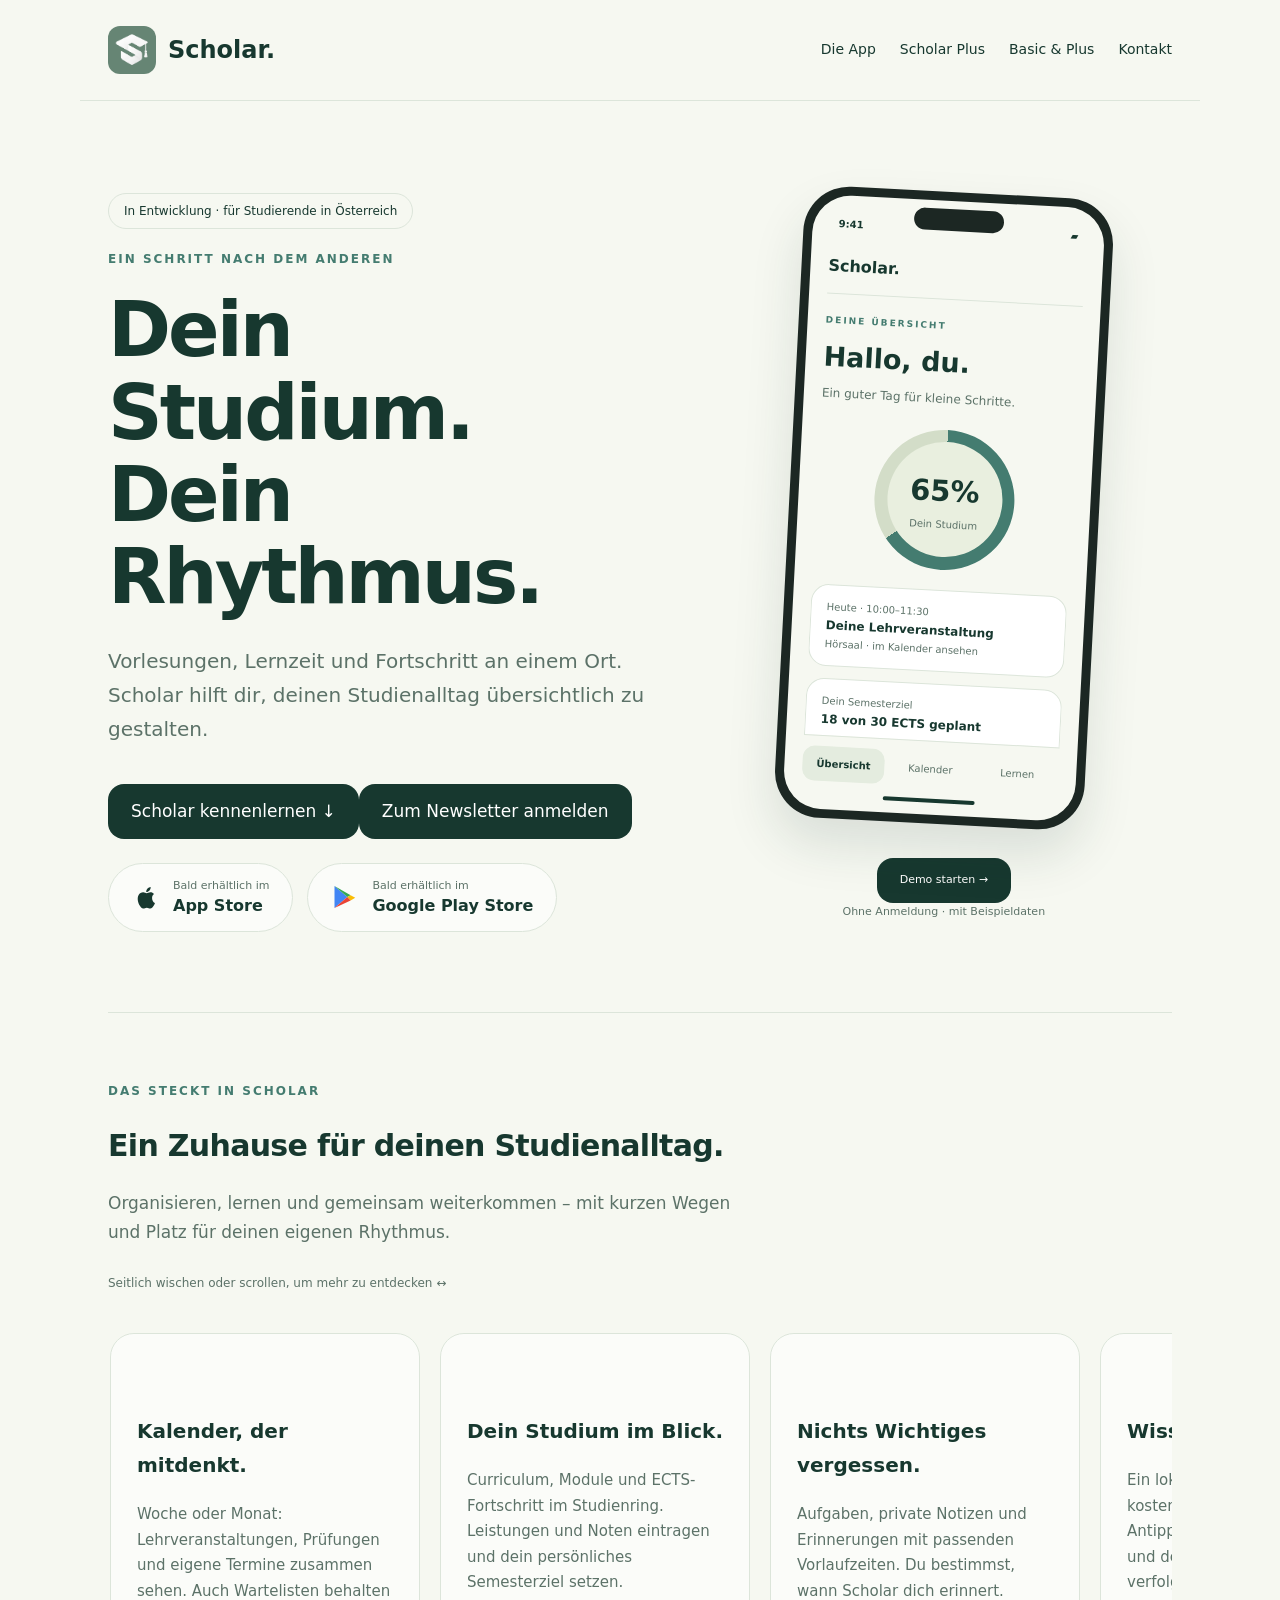
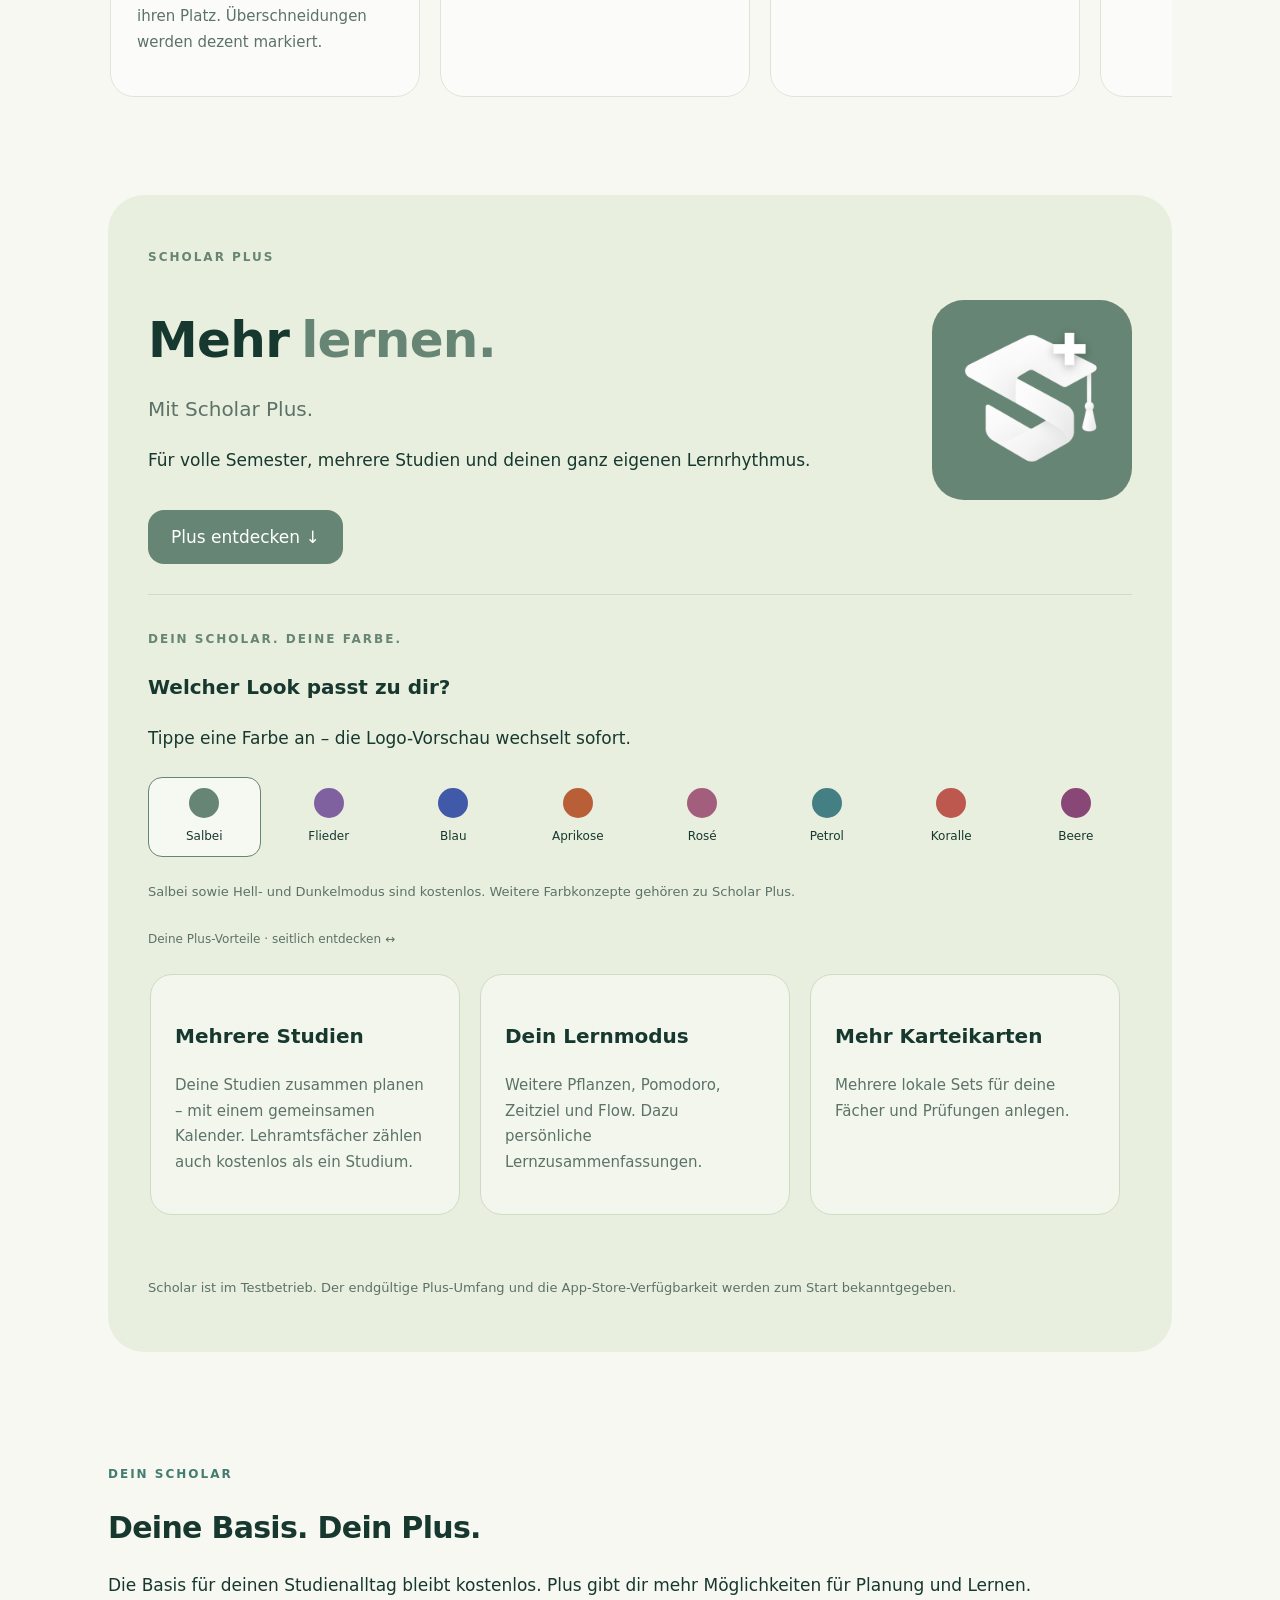
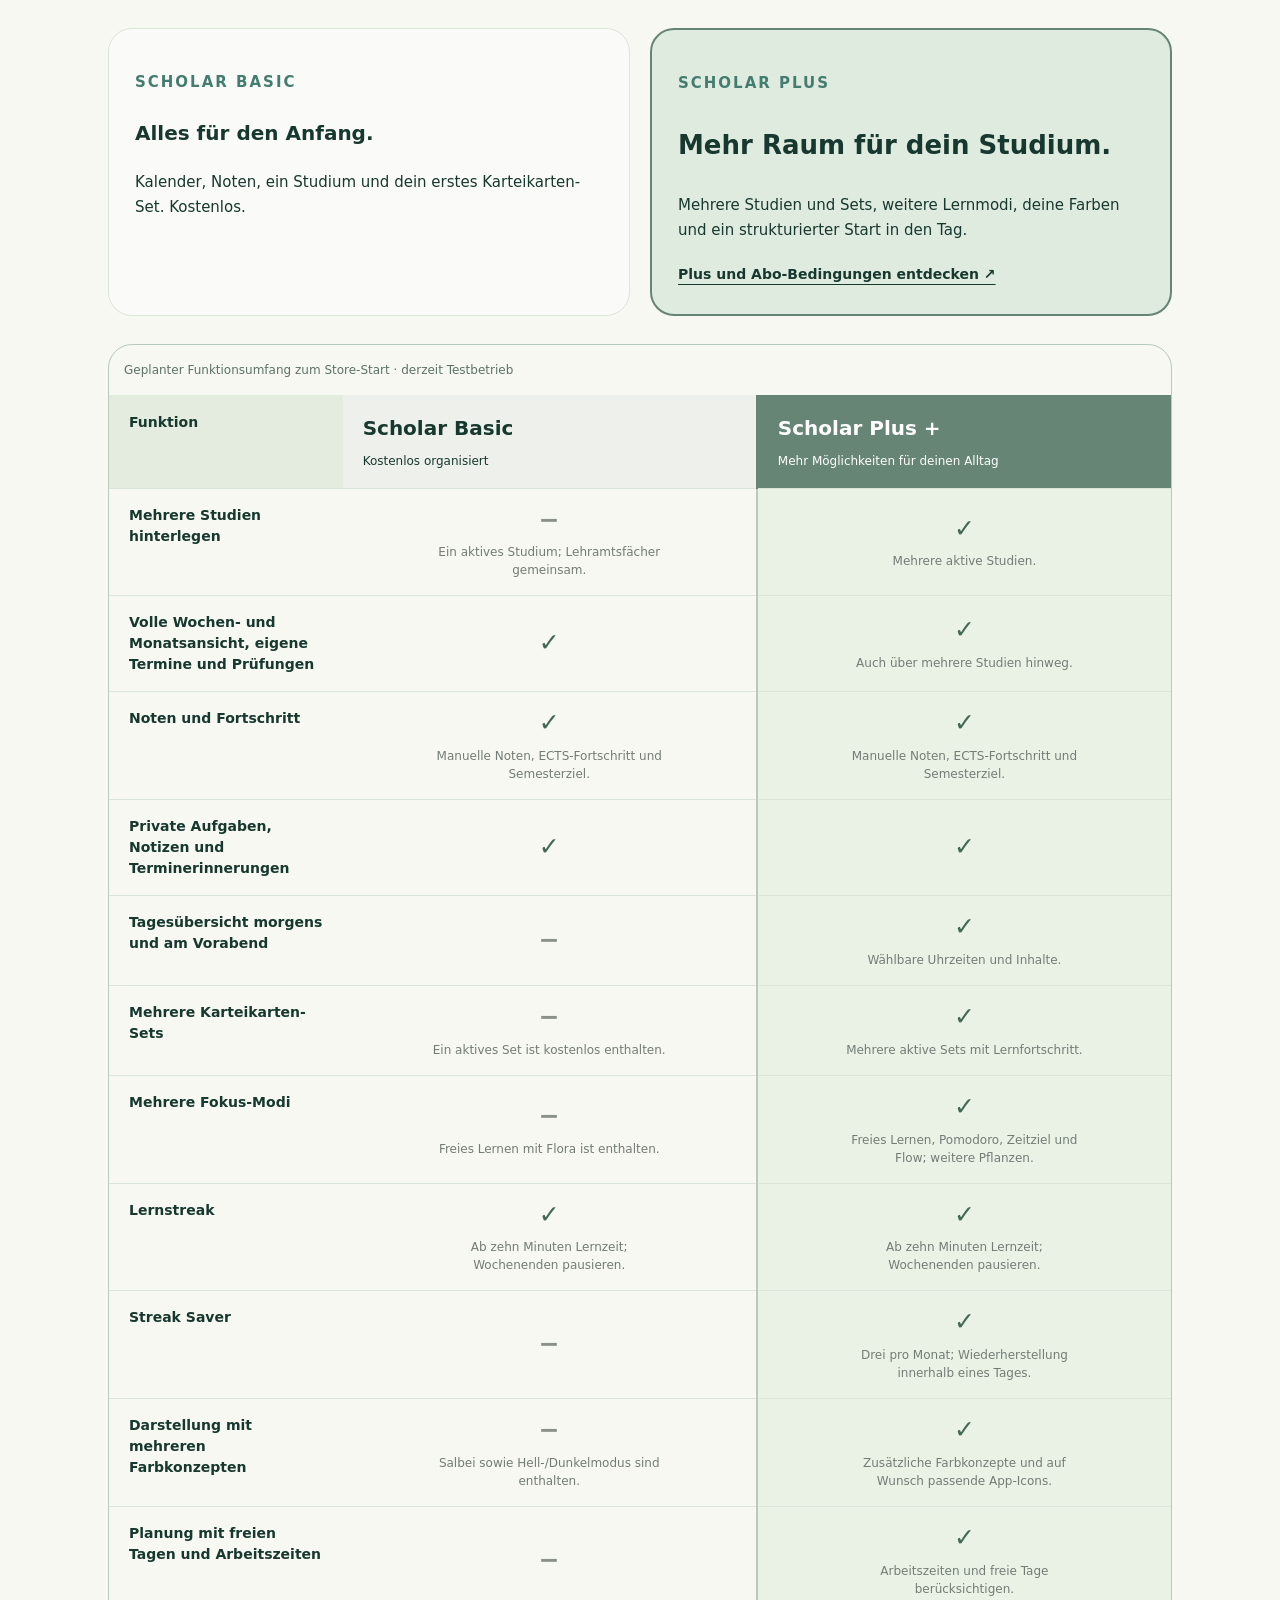
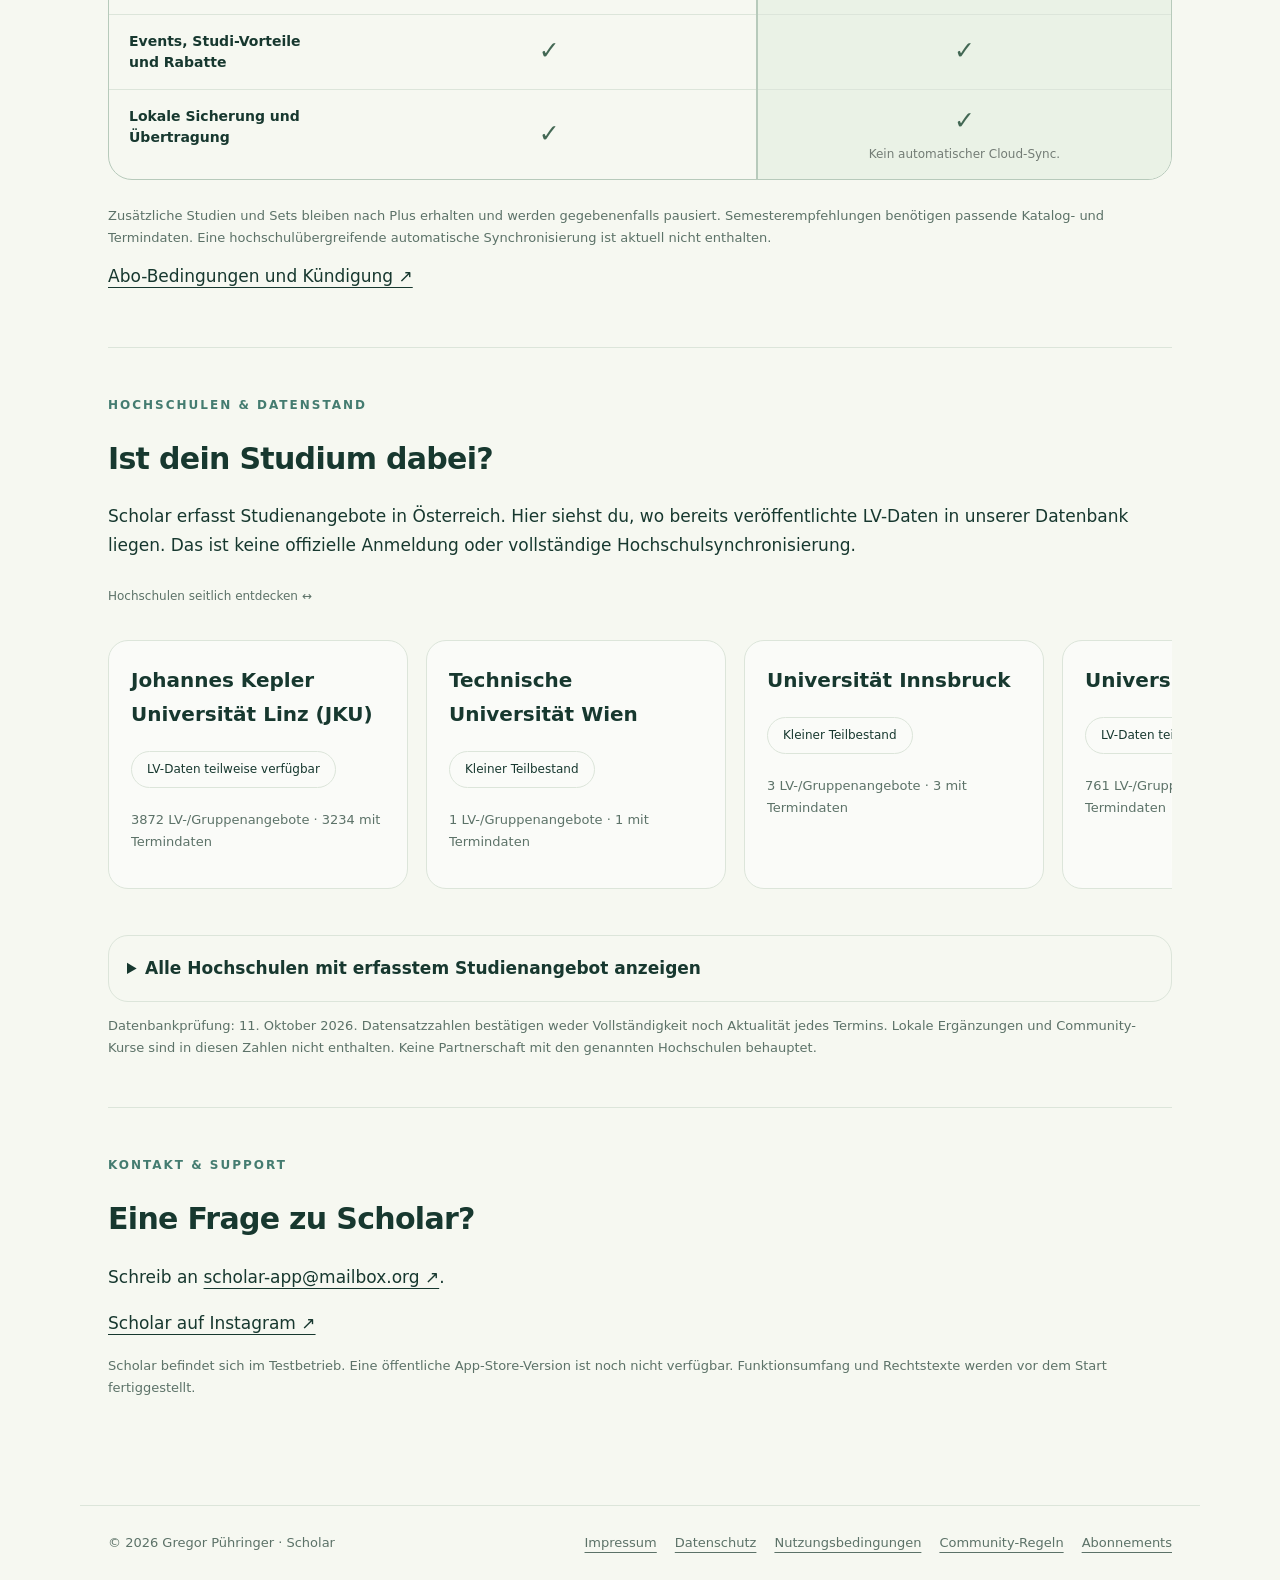
==== commit 476c0ab5: "Add newsletter signup, isolated Scholar demo and updated contacts" ====
--- a/index.html
+++ b/index.html
@@ -1 +1 @@
-<!doctype html><html lang="de"><head><meta charset="utf-8"><meta name="viewport" content="width=device-width,initial-scale=1"><meta name="description" content="Scholar – Studienplanung, Lernen und Community. Informationen zur App und Kontakt."><title>Dein Studium. Dein Rhythmus. · Scholar</title><link rel="icon" type="image/png" href="assets/favicon-current.png?v=4"><link rel="stylesheet" href="assets/style.css?v=20261012-checkmarks"></head><body><header><a class="brand" href="index.html"><img src="assets/icon.png" alt="">Scholar.</a><nav aria-label="Hauptnavigation"><a href="index.html#funktionen">Die App</a><a href="#plus">Scholar Plus</a><a href="#vergleich">Basic &amp; Plus</a><a href="index.html#kontakt">Kontakt</a></nav></header><main><section class="hero"><div><span class="pill">In Entwicklung · für Studierende in Österreich</span><p class="eyebrow">Ein Schritt nach dem anderen</p><h1>Dein Studium.<br>Dein Rhythmus.</h1><p class="lead">Vorlesungen, Lernzeit und Fortschritt an einem Ort. Scholar hilft dir, deinen Studienalltag übersichtlich zu gestalten.</p><a class="button" href="#funktionen">Scholar kennenlernen ↓</a><div class="store-buttons" aria-label="App-Verfügbarkeit"><button type="button" class="store-button" disabled><svg class="store-logo" viewBox="0 0 24 24" aria-hidden="true"><path fill="currentColor" d="M17.2 12.6c0-2 1.6-3 1.7-3.1-1-1.4-2.5-1.6-3-1.6-1.3-.1-2.6.8-3.3.8-.7 0-1.8-.8-3-.8-1.6 0-3.1.9-3.9 2.3-1.7 2.9-.4 7.2 1.2 9.5.8 1.1 1.6 2.3 2.8 2.2 1.1 0 1.6-.7 3-.7s1.8.7 3 .7c1.2 0 1.9-1.1 2.7-2.2.9-1.3 1.3-2.5 1.3-2.6-.1 0-2.5-1-2.5-4.5zM15 6.4c.6-.8 1.1-1.9 1-3-.9.1-2 .6-2.7 1.4-.6.7-1.2 1.8-1.1 2.9 1 .1 2.1-.5 2.8-1.3z"/></svg><span><small>Bald erhältlich im</small><strong>App Store</strong></span></button><button type="button" class="store-button" disabled><svg class="store-logo" viewBox="0 0 24 24" aria-hidden="true"><path fill="#4285f4" d="M3 2.5 14 12 3 21.5z"/><path fill="#34a853" d="m3 2.5 13.8 7.9L14 12z"/><path fill="#fbbc04" d="m14 12 2.8-1.6 4 2.3-4 2.3z"/><path fill="#ea4335" d="m3 21.5 13.8-6.5L14 12z"/></svg><span><small>Bald erhältlich im</small><strong>Google Play Store</strong></span></button></div></div><div class="phone-showcase"><div class="phone" aria-label="Interaktive Illustration der Scholar-App"><div class="phone-island"></div><div class="phone-screen"><div class="phone-status"><span>9:41</span><span>▰</span></div><div class="phone-appbar"><strong>Scholar.</strong><div class="phone-actions"><span class="phone-action" style="--icon:url(assets/moon.png)" aria-hidden="true"></span><span class="phone-action" style="--icon:url(assets/bell.png)" aria-hidden="true"></span><span class="phone-action" style="--icon:url(assets/flame.png)" aria-hidden="true"></span><span class="phone-action" style="--icon:url(assets/plus.png)" aria-hidden="true"></span></div></div><div class="phone-view" data-phone-view="home"><p class="eyebrow">Deine Übersicht</p><h3>Hallo, du.</h3><p class="phone-subtitle">Ein guter Tag für kleine Schritte.</p><div class="ring"><span><b>65%</b><small>Dein Studium</small></span></div><div class="agenda"><small>Heute · 10:00–11:30</small><strong>Deine Lehrveranstaltung</strong><small>Hörsaal · im Kalender ansehen</small></div><div class="agenda"><small>Dein Semesterziel</small><strong>18 von 30 ECTS geplant</strong><div class="mini-progress"><span></span></div></div></div><div class="phone-view" data-phone-view="calendar" hidden><p class="eyebrow">Dein Kalender</p><h3>Alles an einem Ort.</h3><div class="mini-week"><span>Mo</span><span>Di</span><span>Mi</span><span>Do</span><span>Fr</span></div><div class="agenda"><small>09:00–10:30 · Lehrveranstaltung</small><strong>Raum für neue Ideen</strong></div><div class="agenda"><small>14:00 · Prüfung</small><strong>Du bist vorbereitet.</strong></div><div class="agenda"><small>18:00 · Eigener Termin</small><strong>Zeit für dich</strong></div></div><div class="phone-view" data-phone-view="learn" hidden><p class="eyebrow">Deine Lernzeit</p><h3>Schritt für Schritt.</h3><div class="learning-illustration"><span class="feature-icon" style="--icon:url(assets/focus.png)" aria-hidden="true"></span></div><div class="agenda"><small>Freies Lernen</small><strong>Mit Flora dranbleiben.</strong></div><div class="agenda"><small>Deine Karteikarten</small><strong>Wissen wiederholen.</strong></div><div class="agenda"><small>Dein Lernstreak</small><strong>Jeder Lerntag zählt.</strong></div></div><div class="phone-tabs" role="group" aria-label="App-Vorschau auswählen"><button data-phone-tab="home" aria-pressed="true">Übersicht</button><button data-phone-tab="calendar" aria-pressed="false">Kalender</button><button data-phone-tab="learn" aria-pressed="false">Lernen</button></div><div class="phone-homebar"></div></div></div><p class="example">Interaktive Illustration · Beispieldaten<br>Tippe unten, um Scholar zu entdecken.</p></div></section><section id="funktionen" class="feature-section"><p class="eyebrow">Das steckt in Scholar</p><h2>Ein Zuhause für deinen Studienalltag.</h2><p class="section-intro">Organisieren, lernen und gemeinsam weiterkommen – mit kurzen Wegen und Platz für deinen eigenen Rhythmus.</p><p class="scroll-hint">Seitlich wischen oder scrollen, um mehr zu entdecken ↔</p><div class="feature-grid horizontal-cards" tabindex="0" aria-label="Scholar-Funktionen, seitlich scrollbar"><article><span class="feature-icon" style="--icon:url(assets/calendar.png)" aria-hidden="true"></span><h3>Kalender, der mitdenkt.</h3><p>Woche oder Monat: Lehrveranstaltungen, Prüfungen und eigene Termine zusammen sehen. Auch Wartelisten behalten ihren Platz. Überschneidungen werden dezent markiert.</p></article><article><span class="feature-icon" style="--icon:url(assets/target.svg)" aria-hidden="true"></span><h3>Dein Studium im Blick.</h3><p>Curriculum, Module und ECTS-Fortschritt im Studienring. Leistungen und Noten eintragen und dein persönliches Semesterziel setzen.</p></article><article><span class="feature-icon" style="--icon:url(assets/clock.svg)" aria-hidden="true"></span><h3>Nichts Wichtiges vergessen.</h3><p>Aufgaben, private Notizen und Erinnerungen mit passenden Vorlaufzeiten. Du bestimmst, wann Scholar dich erinnert.</p></article><article><span class="feature-icon" style="--icon:url(assets/flashcards.svg)" aria-hidden="true"></span><h3>Wissen, das bleibt.</h3><p>Ein lokales Karteikarten-Set kostenlos anlegen. Karten durch Antippen umdrehen, wiederholen und deinen Lernfortschritt verfolgen.</p></article><article><span class="feature-icon" style="--icon:url(assets/focus.png)" aria-hidden="true"></span><h3>Kleine Pflanze. Große Schritte.</h3><p>Kostenlos frei lernen mit Flora. Ab zehn Minuten Lernzeit zählt dein Tag für den Lernstreak. Wochenenden pausieren ihn, wenn du nicht lernst.</p></article><article><span class="feature-icon" style="--icon:url(assets/community.png)" aria-hidden="true"></span><h3>Gemeinsam weiterkommen.</h3><p>Studienforen mit Fragen, Beiträgen und Antworten. Community-Lehrveranstaltungen und Prüfungstermine ergänzen und finden.</p></article><article><span class="feature-icon" style="--icon:url(assets/discover.png)" aria-hidden="true"></span><h3>Mehr als Vorlesungen.</h3><p>In Wien Events, Studi-Vorteile und Rabatte entdecken. Kategorien helfen beim Finden; Links führen direkt zum jeweiligen Angebot.</p></article><article><span class="feature-icon" style="--icon:url(assets/download.svg)" aria-hidden="true"></span><h3>Deine Daten bleiben bei dir.</h3><p>Persönliche Studien- und Lerndaten lokal sichern und auf ein anderes Gerät übertragen. Account und gemeinsame Community-Daten liegen online.</p></article></div></section><section id="plus" class="plus-section"><div class="plus-intro"><div><p class="eyebrow">Scholar Plus</p><h2 class="rotating-heading">Mehr <span class="word-window" aria-hidden="true"><span class="word-track"><span>lernen.</span><span>planen.</span><span>Fokus.</span><span>Überblick.</span><span>Farbe.</span><span>Freiraum.</span><span>Struktur.</span><span>Motivation.</span><span>Möglichkeiten.</span><span>Lernzeit.</span><span>Organisation.</span><span>Fortschritt.</span><span>lernen.</span></span></span><span class="sr-only">lernen, planen, Fokus, Überblick, Farbe, Freiraum, Struktur, Motivation, Möglichkeiten, Lernzeit, Organisation und Fortschritt.</span></h2><p class="lead">Mit Scholar Plus.</p><p>Für volle Semester, mehrere Studien und deinen ganz eigenen Lernrhythmus.</p><a class="button" href="#plus-vorteile">Plus entdecken ↓</a></div><img class="plus-logo" src="assets/Scholar_sage_plus.png" alt="Scholar-Plus-Logo" width="200" height="200"></div><div class="color-showcase"><p class="eyebrow">Dein Scholar. Deine Farbe.</p><h3>Welcher Look passt zu dir?</h3><p>Tippe eine Farbe an – die Logo-Vorschau wechselt sofort.</p><div class="color-options"><button class="color-choice" data-color="sage" style="--swatch:#668574" aria-pressed="true"><span></span>Salbei</button><button class="color-choice" data-color="lilac" style="--swatch:#80619f" aria-pressed="false"><span></span>Flieder</button><button class="color-choice" data-color="blue" style="--swatch:#4059a8" aria-pressed="false"><span></span>Blau</button><button class="color-choice" data-color="orange" style="--swatch:#b85f38" aria-pressed="false"><span></span>Aprikose</button><button class="color-choice" data-color="rose" style="--swatch:#a45e7d" aria-pressed="false"><span></span>Rosé</button><button class="color-choice" data-color="teal" style="--swatch:#437f83" aria-pressed="false"><span></span>Petrol</button><button class="color-choice" data-color="coral" style="--swatch:#bc584d" aria-pressed="false"><span></span>Koralle</button><button class="color-choice" data-color="berry" style="--swatch:#884777" aria-pressed="false"><span></span>Beere</button></div><p class="footnote">Salbei sowie Hell- und Dunkelmodus sind kostenlos. Weitere Farbkonzepte gehören zu Scholar Plus.</p></div><p class="scroll-hint">Deine Plus-Vorteile · seitlich entdecken ↔</p><div id="plus-vorteile" class="plus-grid horizontal-cards" tabindex="0" aria-label="Plus-Vorteile, seitlich scrollbar"><article><h3>Mehrere Studien</h3><p>Deine Studien zusammen planen – mit einem gemeinsamen Kalender. Lehramtsfächer zählen auch kostenlos als ein Studium.</p></article><article><h3>Dein Lernmodus</h3><p>Weitere Pflanzen, Pomodoro, Zeitziel und Flow. Dazu persönliche Lernzusammenfassungen.</p></article><article><h3>Mehr Karteikarten</h3><p>Mehrere lokale Sets für deine Fächer und Prüfungen anlegen.</p></article><article><h3>Deine Farben</h3><p>Zusätzliche Farbkonzepte, Community-Icons und ein passendes App-Icon auf unterstützten Geräten.</p></article><article><h3>Mehr Freiraum</h3><p>Arbeitszeiten und freie Tage berücksichtigen. Semesterempfehlungen, wenn passende Daten vorliegen.</p></article><article><h3>Gut in den Tag</h3><p>Die Tagesübersicht am Morgen als Benachrichtigung erhalten.</p></article><article><h3>Streak retten</h3><p>Drei Streak Saver pro Monat. Einen nach einem verpassten Tag erloschenen Streak wieder anzünden.</p></article></div><p class="footnote">Scholar ist im Testbetrieb. Der endgültige Plus-Umfang und die App-Store-Verfügbarkeit werden zum Start bekanntgegeben.</p></section><section id="hochschulen" class="institutions"><p class="eyebrow">Hochschulen & Datenstand</p><h2>Ist dein Studium dabei?</h2><p>Scholar erfasst Studienangebote in Österreich. Hier siehst du, wo bereits veröffentlichte LV-Daten in unserer Datenbank liegen. Das ist keine offizielle Anmeldung oder vollständige Hochschulsynchronisierung.</p><p class="scroll-hint">Hochschulen seitlich entdecken ↔</p><div class="institution-grid" tabindex="0" aria-label="Hochschulen, seitlich scrollbar"><article><h3>Johannes Kepler Universität Linz (JKU)</h3><span class="pill">LV-Daten teilweise verfügbar</span><p>3872 LV-/Gruppenangebote · 3234 mit Termindaten</p></article><article><h3>Technische Universität Wien</h3><span class="pill">Kleiner Teilbestand</span><p>1 LV-/Gruppenangebote · 1 mit Termindaten</p></article><article><h3>Universität Innsbruck</h3><span class="pill">Kleiner Teilbestand</span><p>3 LV-/Gruppenangebote · 3 mit Termindaten</p></article><article><h3>Universität Klagenfurt</h3><span class="pill">LV-Daten teilweise verfügbar</span><p>761 LV-/Gruppenangebote · 729 mit Termindaten</p></article><article><h3>Universität Wien</h3><span class="pill">LV-Daten teilweise verfügbar</span><p>642 LV-/Gruppenangebote · 398 mit Termindaten</p></article><article><h3>Wirtschaftsuniversität Wien</h3><span class="pill">LV-Daten teilweise verfügbar</span><p>1442 LV-/Gruppenangebote · 597 mit Termindaten</p></article></div><details class="institution-directory"><summary>Alle Hochschulen mit erfasstem Studienangebot anzeigen</summary><ul><li><strong>Akademie der bildenden Künste Wien</strong><span>15 Studiengänge im Verzeichnis · LV-Daten noch nicht veröffentlicht</span></li><li><strong>Anton Bruckner Privatuniversität</strong><span>40 Studiengänge im Verzeichnis · LV-Daten noch nicht veröffentlicht</span></li><li><strong>Bertha von Suttner Privatuniversität</strong><span>7 Studiengänge im Verzeichnis · LV-Daten noch nicht veröffentlicht</span></li><li><strong>CAMPUS 02 Fachhochschule der Wirtschaft GmbH</strong><span>15 Studiengänge im Verzeichnis · LV-Daten noch nicht veröffentlicht</span></li><li><strong>Central European University Private University</strong><span>46 Studiengänge im Verzeichnis · LV-Daten noch nicht veröffentlicht</span></li><li><strong>Danube Private University</strong><span>7 Studiengänge im Verzeichnis · LV-Daten noch nicht veröffentlicht</span></li><li><strong>Fachhochschule für angewandte Militärwissenschaften</strong><span>3 Studiengänge im Verzeichnis · LV-Daten noch nicht veröffentlicht</span></li><li><strong>Fachhochschule Joanneum GmbH</strong><span>54 Studiengänge im Verzeichnis · LV-Daten noch nicht veröffentlicht</span></li><li><strong>Fachhochschule Salzburg GmbH</strong><span>36 Studiengänge im Verzeichnis · LV-Daten noch nicht veröffentlicht</span></li><li><strong>Fachhochschule Technikum Wien</strong><span>32 Studiengänge im Verzeichnis · LV-Daten noch nicht veröffentlicht</span></li><li><strong>Fachhochschule Vorarlberg GmbH</strong><span>17 Studiengänge im Verzeichnis · LV-Daten noch nicht veröffentlicht</span></li><li><strong>Fachhochschule Wiener Neustadt GmbH</strong><span>46 Studiengänge im Verzeichnis · LV-Daten noch nicht veröffentlicht</span></li><li><strong>Ferdinand Porsche Fernfachhochschule GmbH</strong><span>6 Studiengänge im Verzeichnis · LV-Daten noch nicht veröffentlicht</span></li><li><strong>FH Gesundheitsberufe OÖ GmbH</strong><span>12 Studiengänge im Verzeichnis · LV-Daten noch nicht veröffentlicht</span></li><li><strong>FH OÖ Studienbetriebs GmbH</strong><span>75 Studiengänge im Verzeichnis · LV-Daten noch nicht veröffentlicht</span></li><li><strong>FHG – Zentrum für Gesundheitsberufe Tirol GmbH</strong><span>11 Studiengänge im Verzeichnis · LV-Daten noch nicht veröffentlicht</span></li><li><strong>FHW Fachhochschul-Studiengänge Betriebs- und Forschungseinrichtungen der Wiener Wirtschaft GmbH (FHW GmbH)</strong><span>20 Studiengänge im Verzeichnis · LV-Daten noch nicht veröffentlicht</span></li><li><strong>Gustav Mahler Privatuniversität für Musik</strong><span>5 Studiengänge im Verzeichnis · LV-Daten noch nicht veröffentlicht</span></li><li><strong>Hochschule für Agrar- und Umweltpädagogik</strong><span>6 Studiengänge im Verzeichnis · LV-Daten noch nicht veröffentlicht</span></li><li><strong>Hochschule für Angewandte Wissenschaften Burgenland GmbH</strong><span>32 Studiengänge im Verzeichnis · LV-Daten noch nicht veröffentlicht</span></li><li><strong>Hochschule für Angewandte Wissenschaften Campus Wien</strong><span>47 Studiengänge im Verzeichnis · LV-Daten noch nicht veröffentlicht</span></li><li><strong>Hochschule für Angewandte Wissenschaften Kärnten</strong><span>52 Studiengänge im Verzeichnis · LV-Daten noch nicht veröffentlicht</span></li><li><strong>Hochschule für Angewandte Wissenschaften Kufstein Tirol GmbH</strong><span>20 Studiengänge im Verzeichnis · LV-Daten noch nicht veröffentlicht</span></li><li><strong>Hochschule für Angewandte Wissenschaften St. Pölten</strong><span>32 Studiengänge im Verzeichnis · LV-Daten noch nicht veröffentlicht</span></li><li><strong>Hochschule für Wirtschaft und Gesellschaft des BFI Wien</strong><span>17 Studiengänge im Verzeichnis · LV-Daten noch nicht veröffentlicht</span></li><li><strong>IMC Hochschule für Angewandte Wissenschaften Krems GmbH</strong><span>29 Studiengänge im Verzeichnis · LV-Daten noch nicht veröffentlicht</span></li><li><strong>Interdisciplinary Transformation University (IT:U)</strong><span>4 Studiengänge im Verzeichnis · LV-Daten noch nicht veröffentlicht</span></li><li><strong>JAM MUSIC LAB Private University for Jazz and Popular Music Vienna</strong><span>6 Studiengänge im Verzeichnis · LV-Daten noch nicht veröffentlicht</span></li><li><strong>Johannes Kepler Universität Linz (JKU)</strong><span>78 Studiengänge im Verzeichnis · LV-Daten vorhanden</span></li><li><strong>Joseph-Haydn-Privathochschule für Musik Burgenland</strong><span>39 Studiengänge im Verzeichnis · LV-Daten noch nicht veröffentlicht</span></li><li><strong>Karl Landsteiner Privatuniversität</strong><span>6 Studiengänge im Verzeichnis · LV-Daten noch nicht veröffentlicht</span></li><li><strong>Katholische Privatuniversität Linz</strong><span>14 Studiengänge im Verzeichnis · LV-Daten noch nicht veröffentlicht</span></li><li><strong>Kirchliche Pädagogische Hochschule – Edith Stein</strong><span>5 Studiengänge im Verzeichnis · LV-Daten noch nicht veröffentlicht</span></li><li><strong>Kirchliche Pädagogische Hochschule Wien/Niederösterreich</strong><span>5 Studiengänge im Verzeichnis · LV-Daten noch nicht veröffentlicht</span></li><li><strong>Lauder Business School</strong><span>3 Studiengänge im Verzeichnis · LV-Daten noch nicht veröffentlicht</span></li><li><strong>MCI Management Center Innsbruck – Internationale Hochschule GmbH</strong><span>30 Studiengänge im Verzeichnis · LV-Daten noch nicht veröffentlicht</span></li><li><strong>Medizinische Universität Graz</strong><span>8 Studiengänge im Verzeichnis · LV-Daten noch nicht veröffentlicht</span></li><li><strong>Medizinische Universität Innsbruck</strong><span>7 Studiengänge im Verzeichnis · LV-Daten noch nicht veröffentlicht</span></li><li><strong>Medizinische Universität Wien</strong><span>9 Studiengänge im Verzeichnis · LV-Daten noch nicht veröffentlicht</span></li><li><strong>MODUL University Vienna Privatuniversität</strong><span>11 Studiengänge im Verzeichnis · LV-Daten noch nicht veröffentlicht</span></li><li><strong>Montanuniversität Leoben</strong><span>44 Studiengänge im Verzeichnis · LV-Daten noch nicht veröffentlicht</span></li><li><strong>Musik und Kunst Privatuniversität der Stadt Wien</strong><span>32 Studiengänge im Verzeichnis · LV-Daten noch nicht veröffentlicht</span></li><li><strong>New Design University Privatuniversität St.Pölten</strong><span>8 Studiengänge im Verzeichnis · LV-Daten noch nicht veröffentlicht</span></li><li><strong>Pädagogische Hochschule Kärnten</strong><span>5 Studiengänge im Verzeichnis · LV-Daten noch nicht veröffentlicht</span></li><li><strong>Pädagogische Hochschule Niederösterreich</strong><span>7 Studiengänge im Verzeichnis · LV-Daten noch nicht veröffentlicht</span></li><li><strong>Pädagogische Hochschule Oberösterreich</strong><span>15 Studiengänge im Verzeichnis · LV-Daten noch nicht veröffentlicht</span></li><li><strong>Pädagogische Hochschule Salzburg</strong><span>6 Studiengänge im Verzeichnis · LV-Daten noch nicht veröffentlicht</span></li><li><strong>Pädagogische Hochschule Steiermark</strong><span>14 Studiengänge im Verzeichnis · LV-Daten noch nicht veröffentlicht</span></li><li><strong>Pädagogische Hochschule Tirol</strong><span>12 Studiengänge im Verzeichnis · LV-Daten noch nicht veröffentlicht</span></li><li><strong>Pädagogische Hochschule Vorarlberg</strong><span>4 Studiengänge im Verzeichnis · LV-Daten noch nicht veröffentlicht</span></li><li><strong>Pädagogische Hochschule Wien</strong><span>14 Studiengänge im Verzeichnis · LV-Daten noch nicht veröffentlicht</span></li><li><strong>Paracelsus Medizinische Privatuniversität</strong><span>11 Studiengänge im Verzeichnis · LV-Daten noch nicht veröffentlicht</span></li><li><strong>Philosophisch-Theologische Hochschule Benedikt XVI. Heiligenkreuz</strong><span>3 Studiengänge im Verzeichnis · LV-Daten noch nicht veröffentlicht</span></li><li><strong>Private Pädagogische Hochschule Augustinum</strong><span>5 Studiengänge im Verzeichnis · LV-Daten noch nicht veröffentlicht</span></li><li><strong>Private Pädagogische Hochschule Burgenland</strong><span>3 Studiengänge im Verzeichnis · LV-Daten noch nicht veröffentlicht</span></li><li><strong>Private Pädagogische Hochschule der Diözese Linz</strong><span>7 Studiengänge im Verzeichnis · LV-Daten noch nicht veröffentlicht</span></li><li><strong>Privatuniversität Schloss Seeburg</strong><span>8 Studiengänge im Verzeichnis · LV-Daten noch nicht veröffentlicht</span></li><li><strong>Sigmund Freud Privatuniversität</strong><span>14 Studiengänge im Verzeichnis · LV-Daten noch nicht veröffentlicht</span></li><li><strong>Stella Vorarlberg Privathochschule für Musik</strong><span>4 Studiengänge im Verzeichnis · LV-Daten noch nicht veröffentlicht</span></li><li><strong>Technische Universität Graz</strong><span>62 Studiengänge im Verzeichnis · LV-Daten noch nicht veröffentlicht</span></li><li><strong>Technische Universität Wien</strong><span>56 Studiengänge im Verzeichnis · LV-Daten vorhanden</span></li><li><strong>UMIT TIROL – Privatuniversität für Gesundheitswissenschaften und -technologie</strong><span>23 Studiengänge im Verzeichnis · LV-Daten noch nicht veröffentlicht</span></li><li><strong>Universität für angewandte Kunst Wien</strong><span>33 Studiengänge im Verzeichnis · LV-Daten noch nicht veröffentlicht</span></li><li><strong>Universität für Bodenkultur Wien</strong><span>52 Studiengänge im Verzeichnis · LV-Daten noch nicht veröffentlicht</span></li><li><strong>Universität für künstlerische und industrielle Gestaltung Linz</strong><span>27 Studiengänge im Verzeichnis · LV-Daten noch nicht veröffentlicht</span></li><li><strong>Universität für Musik und darstellende Kunst Graz</strong><span>102 Studiengänge im Verzeichnis · LV-Daten noch nicht veröffentlicht</span></li><li><strong>Universität für Musik und darstellende Kunst Wien</strong><span>97 Studiengänge im Verzeichnis · LV-Daten noch nicht veröffentlicht</span></li><li><strong>Universität für Weiterbildung Krems</strong><span>14 Studiengänge im Verzeichnis · LV-Daten noch nicht veröffentlicht</span></li><li><strong>Universität Graz</strong><span>157 Studiengänge im Verzeichnis · LV-Daten noch nicht veröffentlicht</span></li><li><strong>Universität Innsbruck</strong><span>180 Studiengänge im Verzeichnis · LV-Daten vorhanden</span></li><li><strong>Universität Klagenfurt</strong><span>79 Studiengänge im Verzeichnis · LV-Daten vorhanden</span></li><li><strong>Universität Mozarteum Salzburg</strong><span>99 Studiengänge im Verzeichnis · LV-Daten noch nicht veröffentlicht</span></li><li><strong>Universität Salzburg</strong><span>140 Studiengänge im Verzeichnis · LV-Daten noch nicht veröffentlicht</span></li><li><strong>Universität Wien</strong><span>240 Studiengänge im Verzeichnis · LV-Daten vorhanden</span></li><li><strong>University of Sustainability – Charlotte Fresenius Privatuniversität</strong><span>6 Studiengänge im Verzeichnis · LV-Daten noch nicht veröffentlicht</span></li><li><strong>Veterinärmedizinische Universität Wien</strong><span>8 Studiengänge im Verzeichnis · LV-Daten noch nicht veröffentlicht</span></li><li><strong>Webster Vienna Private University</strong><span>7 Studiengänge im Verzeichnis · LV-Daten noch nicht veröffentlicht</span></li><li><strong>Wirtschaftsuniversität Wien</strong><span>24 Studiengänge im Verzeichnis · LV-Daten vorhanden</span></li></ul></details><p class="footnote">Datenbankprüfung: 11. Oktober 2026. Datensatzzahlen bestätigen weder Vollständigkeit noch Aktualität jedes Termins. Lokale Ergänzungen und Community-Kurse sind in diesen Zahlen nicht enthalten. Keine Partnerschaft mit den genannten Hochschulen behauptet.</p></section><section id="vergleich" class="comparison"><p class="eyebrow">Dein Scholar</p><h2>Deine Basis. Dein Plus.</h2><p>Die Basis für deinen Studienalltag bleibt kostenlos. Plus gibt dir mehr Möglichkeiten für Planung und Lernen.</p><div class="plan-intro"><article class="basic-plan"><p class="eyebrow">Scholar Basic</p><h3>Alles für den Anfang.</h3><p>Kalender, Noten, ein Studium und dein erstes Karteikarten-Set. Kostenlos.</p></article><article class="plus-plan"><p class="eyebrow">Scholar Plus</p><h3>Mehr Raum für dein Studium.</h3><p>Mehrere Studien und Sets, weitere Lernmodi, deine Farben und ein strukturierter Start in den Tag.</p><a href="abonnements.html">Plus und Abo-Bedingungen entdecken ↗</a></article></div><div class="comparison-scroll" tabindex="0" aria-label="Funktionsvergleich, horizontal scrollbar"><table><caption>Geplanter Funktionsumfang zum Store-Start · derzeit Testbetrieb</caption><thead><tr><th scope="col">Funktion</th><th scope="col" class="basic-column"><span class="plan-label">Scholar Basic</span><small>Kostenlos organisiert</small></th><th scope="col" class="plus-column"><span class="plan-label">Scholar Plus <span aria-hidden="true">+</span></span><small>Mehr Möglichkeiten für deinen Alltag</small></th></tr></thead><tbody><tr><th scope="row">Mehrere Studien hinterlegen</th><td><span class="comparison-mark excluded" aria-label="Nicht enthalten">−</span><small class="comparison-note">Ein aktives Studium; Lehramtsfächer gemeinsam.</small></td><td><span class="comparison-mark included" aria-label="Enthalten">✓</span><small class="comparison-note">Mehrere aktive Studien.</small></td></tr><tr><th scope="row">Volle Wochen- und Monatsansicht, eigene Termine und Prüfungen</th><td><span class="comparison-mark included" aria-label="Enthalten">✓</span></td><td><span class="comparison-mark included" aria-label="Enthalten">✓</span><small class="comparison-note">Auch über mehrere Studien hinweg.</small></td></tr><tr><th scope="row">Noten und Fortschritt</th><td><span class="comparison-mark included" aria-label="Enthalten">✓</span><small class="comparison-note">Manuelle Noten, ECTS-Fortschritt und Semesterziel.</small></td><td><span class="comparison-mark included" aria-label="Enthalten">✓</span><small class="comparison-note">Manuelle Noten, ECTS-Fortschritt und Semesterziel.</small></td></tr><tr><th scope="row">Private Aufgaben, Notizen und Terminerinnerungen</th><td><span class="comparison-mark included" aria-label="Enthalten">✓</span></td><td><span class="comparison-mark included" aria-label="Enthalten">✓</span></td></tr><tr><th scope="row">Tagesübersicht morgens und am Vorabend</th><td><span class="comparison-mark excluded" aria-label="Nicht enthalten">−</span></td><td><span class="comparison-mark included" aria-label="Enthalten">✓</span><small class="comparison-note">Wählbare Uhrzeiten und Inhalte.</small></td></tr><tr><th scope="row">Mehrere Karteikarten-Sets</th><td><span class="comparison-mark excluded" aria-label="Nicht enthalten">−</span><small class="comparison-note">Ein aktives Set ist kostenlos enthalten.</small></td><td><span class="comparison-mark included" aria-label="Enthalten">✓</span><small class="comparison-note">Mehrere aktive Sets mit Lernfortschritt.</small></td></tr><tr><th scope="row">Mehrere Fokus-Modi</th><td><span class="comparison-mark excluded" aria-label="Nicht enthalten">−</span><small class="comparison-note">Freies Lernen mit Flora ist enthalten.</small></td><td><span class="comparison-mark included" aria-label="Enthalten">✓</span><small class="comparison-note">Freies Lernen, Pomodoro, Zeitziel und Flow; weitere Pflanzen.</small></td></tr><tr><th scope="row">Lernstreak</th><td><span class="comparison-mark included" aria-label="Enthalten">✓</span><small class="comparison-note">Ab zehn Minuten Lernzeit; Wochenenden pausieren.</small></td><td><span class="comparison-mark included" aria-label="Enthalten">✓</span><small class="comparison-note">Ab zehn Minuten Lernzeit; Wochenenden pausieren.</small></td></tr><tr><th scope="row">Streak Saver</th><td><span class="comparison-mark excluded" aria-label="Nicht enthalten">−</span></td><td><span class="comparison-mark included" aria-label="Enthalten">✓</span><small class="comparison-note">Drei pro Monat; Wiederherstellung innerhalb eines Tages.</small></td></tr><tr><th scope="row">Darstellung mit mehreren Farbkonzepten</th><td><span class="comparison-mark excluded" aria-label="Nicht enthalten">−</span><small class="comparison-note">Salbei sowie Hell-/Dunkelmodus sind enthalten.</small></td><td><span class="comparison-mark included" aria-label="Enthalten">✓</span><small class="comparison-note">Zusätzliche Farbkonzepte und auf Wunsch passende App-Icons.</small></td></tr><tr><th scope="row">Planung mit freien Tagen und Arbeitszeiten</th><td><span class="comparison-mark excluded" aria-label="Nicht enthalten">−</span></td><td><span class="comparison-mark included" aria-label="Enthalten">✓</span><small class="comparison-note">Arbeitszeiten und freie Tage berücksichtigen.</small></td></tr><tr><th scope="row">Events, Studi-Vorteile und Rabatte</th><td><span class="comparison-mark included" aria-label="Enthalten">✓</span></td><td><span class="comparison-mark included" aria-label="Enthalten">✓</span></td></tr><tr><th scope="row">Lokale Sicherung und Übertragung</th><td><span class="comparison-mark included" aria-label="Enthalten">✓</span></td><td><span class="comparison-mark included" aria-label="Enthalten">✓</span><small class="comparison-note">Kein automatischer Cloud-Sync.</small></td></tr></tbody></table></div><p class="footnote">Zusätzliche Studien und Sets bleiben nach Plus erhalten und werden gegebenenfalls pausiert. Semesterempfehlungen benötigen passende Katalog- und Termindaten. Eine hochschulübergreifende automatische Synchronisierung ist aktuell nicht enthalten.</p><a href="abonnements.html">Abo-Bedingungen und Kündigung ↗</a></section><section id="kontakt" class="contact"><p class="eyebrow">Kontakt & Support</p><h2>Eine Frage zu Scholar?</h2><p>Schreib an <a href="mailto:business@gregpueh.com">business@gregpueh.com ↗</a>.</p><p class="footnote">Scholar befindet sich im Testbetrieb. Eine öffentliche App-Store-Version ist noch nicht verfügbar. Funktionsumfang und Rechtstexte werden vor dem Start fertiggestellt.</p></section></main><footer><span>© 2026 Gregor Pühringer · Scholar</span><div><a href="impressum.html">Impressum</a><a href="datenschutz.html">Datenschutz</a><a href="nutzungsbedingungen.html">Nutzungsbedingungen</a><a href="community.html">Community-Regeln</a><a href="abonnements.html">Abonnements</a></div></footer><script src="assets/site.js?v=20261012-checkmarks" defer></script></body></html>+<!doctype html><html lang="de"><head><meta charset="utf-8"><meta name="viewport" content="width=device-width,initial-scale=1"><meta name="description" content="Scholar – Studienplanung, Lernen und Community. Informationen zur App und Kontakt."><title>Dein Studium. Dein Rhythmus. · Scholar</title><link rel="icon" type="image/png" href="assets/favicon-current.png?v=4"><link rel="stylesheet" href="assets/style.css?v=20261030-newsletter"></head><body><header><a class="brand" href="index.html"><img src="assets/icon.png" alt="">Scholar.</a><nav aria-label="Hauptnavigation"><a href="index.html#funktionen">Die App</a><a href="#plus">Scholar Plus</a><a href="#vergleich">Basic &amp; Plus</a><a href="index.html#kontakt">Kontakt</a></nav></header><main><section class="hero"><div><span class="pill">In Entwicklung · für Studierende in Österreich</span><p class="eyebrow">Ein Schritt nach dem anderen</p><h1>Dein Studium.<br>Dein Rhythmus.</h1><p class="lead">Vorlesungen, Lernzeit und Fortschritt an einem Ort. Scholar hilft dir, deinen Studienalltag übersichtlich zu gestalten.</p><div class="hero-actions"><a class="button" href="#funktionen">Scholar kennenlernen ↓</a><a class="button secondary" href="newsletter.html">Zum Newsletter anmelden</a></div><div class="store-buttons" aria-label="App-Verfügbarkeit"><button type="button" class="store-button" disabled><svg class="store-logo" viewBox="0 0 24 24" aria-hidden="true"><path fill="currentColor" d="M17.2 12.6c0-2 1.6-3 1.7-3.1-1-1.4-2.5-1.6-3-1.6-1.3-.1-2.6.8-3.3.8-.7 0-1.8-.8-3-.8-1.6 0-3.1.9-3.9 2.3-1.7 2.9-.4 7.2 1.2 9.5.8 1.1 1.6 2.3 2.8 2.2 1.1 0 1.6-.7 3-.7s1.8.7 3 .7c1.2 0 1.9-1.1 2.7-2.2.9-1.3 1.3-2.5 1.3-2.6-.1 0-2.5-1-2.5-4.5zM15 6.4c.6-.8 1.1-1.9 1-3-.9.1-2 .6-2.7 1.4-.6.7-1.2 1.8-1.1 2.9 1 .1 2.1-.5 2.8-1.3z"/></svg><span><small>Bald erhältlich im</small><strong>App Store</strong></span></button><button type="button" class="store-button" disabled><svg class="store-logo" viewBox="0 0 24 24" aria-hidden="true"><path fill="#4285f4" d="M3 2.5 14 12 3 21.5z"/><path fill="#34a853" d="m3 2.5 13.8 7.9L14 12z"/><path fill="#fbbc04" d="m14 12 2.8-1.6 4 2.3-4 2.3z"/><path fill="#ea4335" d="m3 21.5 13.8-6.5L14 12z"/></svg><span><small>Bald erhältlich im</small><strong>Google Play Store</strong></span></button></div></div><div class="phone-showcase"><div class="phone" aria-label="Interaktive Illustration der Scholar-App"><div class="phone-island"></div><div class="phone-screen"><div class="phone-status"><span>9:41</span><span>▰</span></div><div class="phone-appbar"><strong>Scholar.</strong><div class="phone-actions"><span class="phone-action" style="--icon:url(assets/moon.png)" aria-hidden="true"></span><span class="phone-action" style="--icon:url(assets/bell.png)" aria-hidden="true"></span><span class="phone-action" style="--icon:url(assets/flame.png)" aria-hidden="true"></span><span class="phone-action" style="--icon:url(assets/plus.png)" aria-hidden="true"></span></div></div><div class="phone-view" data-phone-view="home"><p class="eyebrow">Deine Übersicht</p><h3>Hallo, du.</h3><p class="phone-subtitle">Ein guter Tag für kleine Schritte.</p><div class="ring"><span><b>65%</b><small>Dein Studium</small></span></div><div class="agenda"><small>Heute · 10:00–11:30</small><strong>Deine Lehrveranstaltung</strong><small>Hörsaal · im Kalender ansehen</small></div><div class="agenda"><small>Dein Semesterziel</small><strong>18 von 30 ECTS geplant</strong><div class="mini-progress"><span></span></div></div></div><div class="phone-view" data-phone-view="calendar" hidden><p class="eyebrow">Dein Kalender</p><h3>Alles an einem Ort.</h3><div class="mini-week"><span>Mo</span><span>Di</span><span>Mi</span><span>Do</span><span>Fr</span></div><div class="agenda"><small>09:00–10:30 · Lehrveranstaltung</small><strong>Raum für neue Ideen</strong></div><div class="agenda"><small>14:00 · Prüfung</small><strong>Du bist vorbereitet.</strong></div><div class="agenda"><small>18:00 · Eigener Termin</small><strong>Zeit für dich</strong></div></div><div class="phone-view" data-phone-view="learn" hidden><p class="eyebrow">Deine Lernzeit</p><h3>Schritt für Schritt.</h3><div class="learning-illustration"><span class="feature-icon" style="--icon:url(assets/focus.png)" aria-hidden="true"></span></div><div class="agenda"><small>Freies Lernen</small><strong>Mit Flora dranbleiben.</strong></div><div class="agenda"><small>Deine Karteikarten</small><strong>Wissen wiederholen.</strong></div><div class="agenda"><small>Dein Lernstreak</small><strong>Jeder Lerntag zählt.</strong></div></div><div class="phone-tabs" role="group" aria-label="App-Vorschau auswählen"><button data-phone-tab="home" aria-pressed="true">Übersicht</button><button data-phone-tab="calendar" aria-pressed="false">Kalender</button><button data-phone-tab="learn" aria-pressed="false">Lernen</button></div><div class="phone-homebar"></div></div></div><p class="example"><a class="button" href="demo.html">Demo starten →</a><br>Ohne Anmeldung · mit Beispieldaten</p></div></section><section id="funktionen" class="feature-section"><p class="eyebrow">Das steckt in Scholar</p><h2>Ein Zuhause für deinen Studienalltag.</h2><p class="section-intro">Organisieren, lernen und gemeinsam weiterkommen – mit kurzen Wegen und Platz für deinen eigenen Rhythmus.</p><p class="scroll-hint">Seitlich wischen oder scrollen, um mehr zu entdecken ↔</p><div class="feature-grid horizontal-cards" tabindex="0" aria-label="Scholar-Funktionen, seitlich scrollbar"><article><span class="feature-icon" style="--icon:url(assets/calendar.png)" aria-hidden="true"></span><h3>Kalender, der mitdenkt.</h3><p>Woche oder Monat: Lehrveranstaltungen, Prüfungen und eigene Termine zusammen sehen. Auch Wartelisten behalten ihren Platz. Überschneidungen werden dezent markiert.</p></article><article><span class="feature-icon" style="--icon:url(assets/target.svg)" aria-hidden="true"></span><h3>Dein Studium im Blick.</h3><p>Curriculum, Module und ECTS-Fortschritt im Studienring. Leistungen und Noten eintragen und dein persönliches Semesterziel setzen.</p></article><article><span class="feature-icon" style="--icon:url(assets/clock.svg)" aria-hidden="true"></span><h3>Nichts Wichtiges vergessen.</h3><p>Aufgaben, private Notizen und Erinnerungen mit passenden Vorlaufzeiten. Du bestimmst, wann Scholar dich erinnert.</p></article><article><span class="feature-icon" style="--icon:url(assets/flashcards.svg)" aria-hidden="true"></span><h3>Wissen, das bleibt.</h3><p>Ein lokales Karteikarten-Set kostenlos anlegen. Karten durch Antippen umdrehen, wiederholen und deinen Lernfortschritt verfolgen.</p></article><article><span class="feature-icon" style="--icon:url(assets/focus.png)" aria-hidden="true"></span><h3>Kleine Pflanze. Große Schritte.</h3><p>Kostenlos frei lernen mit Flora. Ab zehn Minuten Lernzeit zählt dein Tag für den Lernstreak. Wochenenden pausieren ihn, wenn du nicht lernst.</p></article><article><span class="feature-icon" style="--icon:url(assets/community.png)" aria-hidden="true"></span><h3>Gemeinsam weiterkommen.</h3><p>Studienforen mit Fragen, Beiträgen und Antworten. Community-Lehrveranstaltungen und Prüfungstermine ergänzen und finden.</p></article><article><span class="feature-icon" style="--icon:url(assets/discover.png)" aria-hidden="true"></span><h3>Mehr als Vorlesungen.</h3><p>In Wien Events, Studi-Vorteile und Rabatte entdecken. Kategorien helfen beim Finden; Links führen direkt zum jeweiligen Angebot.</p></article><article><span class="feature-icon" style="--icon:url(assets/download.svg)" aria-hidden="true"></span><h3>Deine Daten bleiben bei dir.</h3><p>Persönliche Studien- und Lerndaten lokal sichern und auf ein anderes Gerät übertragen. Account und gemeinsame Community-Daten liegen online.</p></article></div></section><section id="plus" class="plus-section"><div class="plus-intro"><div><p class="eyebrow">Scholar Plus</p><h2 class="rotating-heading">Mehr <span class="word-window" aria-hidden="true"><span class="word-track"><span>lernen.</span><span>planen.</span><span>Fokus.</span><span>Überblick.</span><span>Farbe.</span><span>Freiraum.</span><span>Struktur.</span><span>Motivation.</span><span>Möglichkeiten.</span><span>Lernzeit.</span><span>Organisation.</span><span>Fortschritt.</span><span>lernen.</span></span></span><span class="sr-only">lernen, planen, Fokus, Überblick, Farbe, Freiraum, Struktur, Motivation, Möglichkeiten, Lernzeit, Organisation und Fortschritt.</span></h2><p class="lead">Mit Scholar Plus.</p><p>Für volle Semester, mehrere Studien und deinen ganz eigenen Lernrhythmus.</p><a class="button" href="#plus-vorteile">Plus entdecken ↓</a></div><img class="plus-logo" src="assets/Scholar_sage_plus.png" alt="Scholar-Plus-Logo" width="200" height="200"></div><div class="color-showcase"><p class="eyebrow">Dein Scholar. Deine Farbe.</p><h3>Welcher Look passt zu dir?</h3><p>Tippe eine Farbe an – die Logo-Vorschau wechselt sofort.</p><div class="color-options"><button class="color-choice" data-color="sage" style="--swatch:#668574" aria-pressed="true"><span></span>Salbei</button><button class="color-choice" data-color="lilac" style="--swatch:#80619f" aria-pressed="false"><span></span>Flieder</button><button class="color-choice" data-color="blue" style="--swatch:#4059a8" aria-pressed="false"><span></span>Blau</button><button class="color-choice" data-color="orange" style="--swatch:#b85f38" aria-pressed="false"><span></span>Aprikose</button><button class="color-choice" data-color="rose" style="--swatch:#a45e7d" aria-pressed="false"><span></span>Rosé</button><button class="color-choice" data-color="teal" style="--swatch:#437f83" aria-pressed="false"><span></span>Petrol</button><button class="color-choice" data-color="coral" style="--swatch:#bc584d" aria-pressed="false"><span></span>Koralle</button><button class="color-choice" data-color="berry" style="--swatch:#884777" aria-pressed="false"><span></span>Beere</button></div><p class="footnote">Salbei sowie Hell- und Dunkelmodus sind kostenlos. Weitere Farbkonzepte gehören zu Scholar Plus.</p></div><p class="scroll-hint">Deine Plus-Vorteile · seitlich entdecken ↔</p><div id="plus-vorteile" class="plus-grid horizontal-cards" tabindex="0" aria-label="Plus-Vorteile, seitlich scrollbar"><article><h3>Mehrere Studien</h3><p>Deine Studien zusammen planen – mit einem gemeinsamen Kalender. Lehramtsfächer zählen auch kostenlos als ein Studium.</p></article><article><h3>Dein Lernmodus</h3><p>Weitere Pflanzen, Pomodoro, Zeitziel und Flow. Dazu persönliche Lernzusammenfassungen.</p></article><article><h3>Mehr Karteikarten</h3><p>Mehrere lokale Sets für deine Fächer und Prüfungen anlegen.</p></article><article><h3>Deine Farben</h3><p>Zusätzliche Farbkonzepte, Community-Icons und ein passendes App-Icon auf unterstützten Geräten.</p></article><article><h3>Mehr Freiraum</h3><p>Arbeitszeiten und freie Tage berücksichtigen. Semesterempfehlungen, wenn passende Daten vorliegen.</p></article><article><h3>Gut in den Tag</h3><p>Die Tagesübersicht am Morgen als Benachrichtigung erhalten.</p></article><article><h3>Streak retten</h3><p>Drei Streak Saver pro Monat. Einen nach einem verpassten Tag erloschenen Streak wieder anzünden.</p></article></div><p class="footnote">Scholar ist im Testbetrieb. Der endgültige Plus-Umfang und die App-Store-Verfügbarkeit werden zum Start bekanntgegeben.</p></section><section id="vergleich" class="comparison"><p class="eyebrow">Dein Scholar</p><h2>Deine Basis. Dein Plus.</h2><p>Die Basis für deinen Studienalltag bleibt kostenlos. Plus gibt dir mehr Möglichkeiten für Planung und Lernen.</p><div class="plan-intro"><article class="basic-plan"><p class="eyebrow">Scholar Basic</p><h3>Alles für den Anfang.</h3><p>Kalender, Noten, ein Studium und dein erstes Karteikarten-Set. Kostenlos.</p></article><article class="plus-plan"><p class="eyebrow">Scholar Plus</p><h3>Mehr Raum für dein Studium.</h3><p>Mehrere Studien und Sets, weitere Lernmodi, deine Farben und ein strukturierter Start in den Tag.</p><a href="abonnements.html">Plus und Abo-Bedingungen entdecken ↗</a></article></div><div class="comparison-scroll" tabindex="0" aria-label="Funktionsvergleich, horizontal scrollbar"><table><caption>Geplanter Funktionsumfang zum Store-Start · derzeit Testbetrieb</caption><thead><tr><th scope="col">Funktion</th><th scope="col" class="basic-column"><span class="plan-label">Scholar Basic</span><small>Kostenlos organisiert</small></th><th scope="col" class="plus-column"><span class="plan-label">Scholar Plus <span aria-hidden="true">+</span></span><small>Mehr Möglichkeiten für deinen Alltag</small></th></tr></thead><tbody><tr><th scope="row">Mehrere Studien hinterlegen</th><td><span class="comparison-mark excluded" aria-label="Nicht enthalten">−</span><small class="comparison-note">Ein aktives Studium; Lehramtsfächer gemeinsam.</small></td><td><span class="comparison-mark included" aria-label="Enthalten">✓</span><small class="comparison-note">Mehrere aktive Studien.</small></td></tr><tr><th scope="row">Volle Wochen- und Monatsansicht, eigene Termine und Prüfungen</th><td><span class="comparison-mark included" aria-label="Enthalten">✓</span></td><td><span class="comparison-mark included" aria-label="Enthalten">✓</span><small class="comparison-note">Auch über mehrere Studien hinweg.</small></td></tr><tr><th scope="row">Noten und Fortschritt</th><td><span class="comparison-mark included" aria-label="Enthalten">✓</span><small class="comparison-note">Manuelle Noten, ECTS-Fortschritt und Semesterziel.</small></td><td><span class="comparison-mark included" aria-label="Enthalten">✓</span><small class="comparison-note">Manuelle Noten, ECTS-Fortschritt und Semesterziel.</small></td></tr><tr><th scope="row">Private Aufgaben, Notizen und Terminerinnerungen</th><td><span class="comparison-mark included" aria-label="Enthalten">✓</span></td><td><span class="comparison-mark included" aria-label="Enthalten">✓</span></td></tr><tr><th scope="row">Tagesübersicht morgens und am Vorabend</th><td><span class="comparison-mark excluded" aria-label="Nicht enthalten">−</span></td><td><span class="comparison-mark included" aria-label="Enthalten">✓</span><small class="comparison-note">Wählbare Uhrzeiten und Inhalte.</small></td></tr><tr><th scope="row">Mehrere Karteikarten-Sets</th><td><span class="comparison-mark excluded" aria-label="Nicht enthalten">−</span><small class="comparison-note">Ein aktives Set ist kostenlos enthalten.</small></td><td><span class="comparison-mark included" aria-label="Enthalten">✓</span><small class="comparison-note">Mehrere aktive Sets mit Lernfortschritt.</small></td></tr><tr><th scope="row">Mehrere Fokus-Modi</th><td><span class="comparison-mark excluded" aria-label="Nicht enthalten">−</span><small class="comparison-note">Freies Lernen mit Flora ist enthalten.</small></td><td><span class="comparison-mark included" aria-label="Enthalten">✓</span><small class="comparison-note">Freies Lernen, Pomodoro, Zeitziel und Flow; weitere Pflanzen.</small></td></tr><tr><th scope="row">Lernstreak</th><td><span class="comparison-mark included" aria-label="Enthalten">✓</span><small class="comparison-note">Ab zehn Minuten Lernzeit; Wochenenden pausieren.</small></td><td><span class="comparison-mark included" aria-label="Enthalten">✓</span><small class="comparison-note">Ab zehn Minuten Lernzeit; Wochenenden pausieren.</small></td></tr><tr><th scope="row">Streak Saver</th><td><span class="comparison-mark excluded" aria-label="Nicht enthalten">−</span></td><td><span class="comparison-mark included" aria-label="Enthalten">✓</span><small class="comparison-note">Drei pro Monat; Wiederherstellung innerhalb eines Tages.</small></td></tr><tr><th scope="row">Darstellung mit mehreren Farbkonzepten</th><td><span class="comparison-mark excluded" aria-label="Nicht enthalten">−</span><small class="comparison-note">Salbei sowie Hell-/Dunkelmodus sind enthalten.</small></td><td><span class="comparison-mark included" aria-label="Enthalten">✓</span><small class="comparison-note">Zusätzliche Farbkonzepte und auf Wunsch passende App-Icons.</small></td></tr><tr><th scope="row">Planung mit freien Tagen und Arbeitszeiten</th><td><span class="comparison-mark excluded" aria-label="Nicht enthalten">−</span></td><td><span class="comparison-mark included" aria-label="Enthalten">✓</span><small class="comparison-note">Arbeitszeiten und freie Tage berücksichtigen.</small></td></tr><tr><th scope="row">Events, Studi-Vorteile und Rabatte</th><td><span class="comparison-mark included" aria-label="Enthalten">✓</span></td><td><span class="comparison-mark included" aria-label="Enthalten">✓</span></td></tr><tr><th scope="row">Lokale Sicherung und Übertragung</th><td><span class="comparison-mark included" aria-label="Enthalten">✓</span></td><td><span class="comparison-mark included" aria-label="Enthalten">✓</span><small class="comparison-note">Kein automatischer Cloud-Sync.</small></td></tr></tbody></table></div><p class="footnote">Zusätzliche Studien und Sets bleiben nach Plus erhalten und werden gegebenenfalls pausiert. Semesterempfehlungen benötigen passende Katalog- und Termindaten. Eine hochschulübergreifende automatische Synchronisierung ist aktuell nicht enthalten.</p><a href="abonnements.html">Abo-Bedingungen und Kündigung ↗</a></section><section id="hochschulen" class="institutions"><p class="eyebrow">Hochschulen & Datenstand</p><h2>Ist dein Studium dabei?</h2><p>Scholar erfasst Studienangebote in Österreich. Hier siehst du, wo bereits veröffentlichte LV-Daten in unserer Datenbank liegen. Das ist keine offizielle Anmeldung oder vollständige Hochschulsynchronisierung.</p><p class="scroll-hint">Hochschulen seitlich entdecken ↔</p><div class="institution-grid" tabindex="0" aria-label="Hochschulen, seitlich scrollbar"><article><h3>Johannes Kepler Universität Linz (JKU)</h3><span class="pill">LV-Daten teilweise verfügbar</span><p>3872 LV-/Gruppenangebote · 3234 mit Termindaten</p></article><article><h3>Technische Universität Wien</h3><span class="pill">Kleiner Teilbestand</span><p>1 LV-/Gruppenangebote · 1 mit Termindaten</p></article><article><h3>Universität Innsbruck</h3><span class="pill">Kleiner Teilbestand</span><p>3 LV-/Gruppenangebote · 3 mit Termindaten</p></article><article><h3>Universität Klagenfurt</h3><span class="pill">LV-Daten teilweise verfügbar</span><p>761 LV-/Gruppenangebote · 729 mit Termindaten</p></article><article><h3>Universität Wien</h3><span class="pill">LV-Daten teilweise verfügbar</span><p>642 LV-/Gruppenangebote · 398 mit Termindaten</p></article><article><h3>Wirtschaftsuniversität Wien</h3><span class="pill">LV-Daten teilweise verfügbar</span><p>1442 LV-/Gruppenangebote · 597 mit Termindaten</p></article></div><details class="institution-directory"><summary>Alle Hochschulen mit erfasstem Studienangebot anzeigen</summary><ul><li><strong>Akademie der bildenden Künste Wien</strong><span>15 Studiengänge im Verzeichnis · LV-Daten noch nicht veröffentlicht</span></li><li><strong>Anton Bruckner Privatuniversität</strong><span>40 Studiengänge im Verzeichnis · LV-Daten noch nicht veröffentlicht</span></li><li><strong>Bertha von Suttner Privatuniversität</strong><span>7 Studiengänge im Verzeichnis · LV-Daten noch nicht veröffentlicht</span></li><li><strong>CAMPUS 02 Fachhochschule der Wirtschaft GmbH</strong><span>15 Studiengänge im Verzeichnis · LV-Daten noch nicht veröffentlicht</span></li><li><strong>Central European University Private University</strong><span>46 Studiengänge im Verzeichnis · LV-Daten noch nicht veröffentlicht</span></li><li><strong>Danube Private University</strong><span>7 Studiengänge im Verzeichnis · LV-Daten noch nicht veröffentlicht</span></li><li><strong>Fachhochschule für angewandte Militärwissenschaften</strong><span>3 Studiengänge im Verzeichnis · LV-Daten noch nicht veröffentlicht</span></li><li><strong>Fachhochschule Joanneum GmbH</strong><span>54 Studiengänge im Verzeichnis · LV-Daten noch nicht veröffentlicht</span></li><li><strong>Fachhochschule Salzburg GmbH</strong><span>36 Studiengänge im Verzeichnis · LV-Daten noch nicht veröffentlicht</span></li><li><strong>Fachhochschule Technikum Wien</strong><span>32 Studiengänge im Verzeichnis · LV-Daten noch nicht veröffentlicht</span></li><li><strong>Fachhochschule Vorarlberg GmbH</strong><span>17 Studiengänge im Verzeichnis · LV-Daten noch nicht veröffentlicht</span></li><li><strong>Fachhochschule Wiener Neustadt GmbH</strong><span>46 Studiengänge im Verzeichnis · LV-Daten noch nicht veröffentlicht</span></li><li><strong>Ferdinand Porsche Fernfachhochschule GmbH</strong><span>6 Studiengänge im Verzeichnis · LV-Daten noch nicht veröffentlicht</span></li><li><strong>FH Gesundheitsberufe OÖ GmbH</strong><span>12 Studiengänge im Verzeichnis · LV-Daten noch nicht veröffentlicht</span></li><li><strong>FH OÖ Studienbetriebs GmbH</strong><span>75 Studiengänge im Verzeichnis · LV-Daten noch nicht veröffentlicht</span></li><li><strong>FHG – Zentrum für Gesundheitsberufe Tirol GmbH</strong><span>11 Studiengänge im Verzeichnis · LV-Daten noch nicht veröffentlicht</span></li><li><strong>FHW Fachhochschul-Studiengänge Betriebs- und Forschungseinrichtungen der Wiener Wirtschaft GmbH (FHW GmbH)</strong><span>20 Studiengänge im Verzeichnis · LV-Daten noch nicht veröffentlicht</span></li><li><strong>Gustav Mahler Privatuniversität für Musik</strong><span>5 Studiengänge im Verzeichnis · LV-Daten noch nicht veröffentlicht</span></li><li><strong>Hochschule für Agrar- und Umweltpädagogik</strong><span>6 Studiengänge im Verzeichnis · LV-Daten noch nicht veröffentlicht</span></li><li><strong>Hochschule für Angewandte Wissenschaften Burgenland GmbH</strong><span>32 Studiengänge im Verzeichnis · LV-Daten noch nicht veröffentlicht</span></li><li><strong>Hochschule für Angewandte Wissenschaften Campus Wien</strong><span>47 Studiengänge im Verzeichnis · LV-Daten noch nicht veröffentlicht</span></li><li><strong>Hochschule für Angewandte Wissenschaften Kärnten</strong><span>52 Studiengänge im Verzeichnis · LV-Daten noch nicht veröffentlicht</span></li><li><strong>Hochschule für Angewandte Wissenschaften Kufstein Tirol GmbH</strong><span>20 Studiengänge im Verzeichnis · LV-Daten noch nicht veröffentlicht</span></li><li><strong>Hochschule für Angewandte Wissenschaften St. Pölten</strong><span>32 Studiengänge im Verzeichnis · LV-Daten noch nicht veröffentlicht</span></li><li><strong>Hochschule für Wirtschaft und Gesellschaft des BFI Wien</strong><span>17 Studiengänge im Verzeichnis · LV-Daten noch nicht veröffentlicht</span></li><li><strong>IMC Hochschule für Angewandte Wissenschaften Krems GmbH</strong><span>29 Studiengänge im Verzeichnis · LV-Daten noch nicht veröffentlicht</span></li><li><strong>Interdisciplinary Transformation University (IT:U)</strong><span>4 Studiengänge im Verzeichnis · LV-Daten noch nicht veröffentlicht</span></li><li><strong>JAM MUSIC LAB Private University for Jazz and Popular Music Vienna</strong><span>6 Studiengänge im Verzeichnis · LV-Daten noch nicht veröffentlicht</span></li><li><strong>Johannes Kepler Universität Linz (JKU)</strong><span>78 Studiengänge im Verzeichnis · LV-Daten vorhanden</span></li><li><strong>Joseph-Haydn-Privathochschule für Musik Burgenland</strong><span>39 Studiengänge im Verzeichnis · LV-Daten noch nicht veröffentlicht</span></li><li><strong>Karl Landsteiner Privatuniversität</strong><span>6 Studiengänge im Verzeichnis · LV-Daten noch nicht veröffentlicht</span></li><li><strong>Katholische Privatuniversität Linz</strong><span>14 Studiengänge im Verzeichnis · LV-Daten noch nicht veröffentlicht</span></li><li><strong>Kirchliche Pädagogische Hochschule – Edith Stein</strong><span>5 Studiengänge im Verzeichnis · LV-Daten noch nicht veröffentlicht</span></li><li><strong>Kirchliche Pädagogische Hochschule Wien/Niederösterreich</strong><span>5 Studiengänge im Verzeichnis · LV-Daten noch nicht veröffentlicht</span></li><li><strong>Lauder Business School</strong><span>3 Studiengänge im Verzeichnis · LV-Daten noch nicht veröffentlicht</span></li><li><strong>MCI Management Center Innsbruck – Internationale Hochschule GmbH</strong><span>30 Studiengänge im Verzeichnis · LV-Daten noch nicht veröffentlicht</span></li><li><strong>Medizinische Universität Graz</strong><span>8 Studiengänge im Verzeichnis · LV-Daten noch nicht veröffentlicht</span></li><li><strong>Medizinische Universität Innsbruck</strong><span>7 Studiengänge im Verzeichnis · LV-Daten noch nicht veröffentlicht</span></li><li><strong>Medizinische Universität Wien</strong><span>9 Studiengänge im Verzeichnis · LV-Daten noch nicht veröffentlicht</span></li><li><strong>MODUL University Vienna Privatuniversität</strong><span>11 Studiengänge im Verzeichnis · LV-Daten noch nicht veröffentlicht</span></li><li><strong>Montanuniversität Leoben</strong><span>44 Studiengänge im Verzeichnis · LV-Daten noch nicht veröffentlicht</span></li><li><strong>Musik und Kunst Privatuniversität der Stadt Wien</strong><span>32 Studiengänge im Verzeichnis · LV-Daten noch nicht veröffentlicht</span></li><li><strong>New Design University Privatuniversität St.Pölten</strong><span>8 Studiengänge im Verzeichnis · LV-Daten noch nicht veröffentlicht</span></li><li><strong>Pädagogische Hochschule Kärnten</strong><span>5 Studiengänge im Verzeichnis · LV-Daten noch nicht veröffentlicht</span></li><li><strong>Pädagogische Hochschule Niederösterreich</strong><span>7 Studiengänge im Verzeichnis · LV-Daten noch nicht veröffentlicht</span></li><li><strong>Pädagogische Hochschule Oberösterreich</strong><span>15 Studiengänge im Verzeichnis · LV-Daten noch nicht veröffentlicht</span></li><li><strong>Pädagogische Hochschule Salzburg</strong><span>6 Studiengänge im Verzeichnis · LV-Daten noch nicht veröffentlicht</span></li><li><strong>Pädagogische Hochschule Steiermark</strong><span>14 Studiengänge im Verzeichnis · LV-Daten noch nicht veröffentlicht</span></li><li><strong>Pädagogische Hochschule Tirol</strong><span>12 Studiengänge im Verzeichnis · LV-Daten noch nicht veröffentlicht</span></li><li><strong>Pädagogische Hochschule Vorarlberg</strong><span>4 Studiengänge im Verzeichnis · LV-Daten noch nicht veröffentlicht</span></li><li><strong>Pädagogische Hochschule Wien</strong><span>14 Studiengänge im Verzeichnis · LV-Daten noch nicht veröffentlicht</span></li><li><strong>Paracelsus Medizinische Privatuniversität</strong><span>11 Studiengänge im Verzeichnis · LV-Daten noch nicht veröffentlicht</span></li><li><strong>Philosophisch-Theologische Hochschule Benedikt XVI. Heiligenkreuz</strong><span>3 Studiengänge im Verzeichnis · LV-Daten noch nicht veröffentlicht</span></li><li><strong>Private Pädagogische Hochschule Augustinum</strong><span>5 Studiengänge im Verzeichnis · LV-Daten noch nicht veröffentlicht</span></li><li><strong>Private Pädagogische Hochschule Burgenland</strong><span>3 Studiengänge im Verzeichnis · LV-Daten noch nicht veröffentlicht</span></li><li><strong>Private Pädagogische Hochschule der Diözese Linz</strong><span>7 Studiengänge im Verzeichnis · LV-Daten noch nicht veröffentlicht</span></li><li><strong>Privatuniversität Schloss Seeburg</strong><span>8 Studiengänge im Verzeichnis · LV-Daten noch nicht veröffentlicht</span></li><li><strong>Sigmund Freud Privatuniversität</strong><span>14 Studiengänge im Verzeichnis · LV-Daten noch nicht veröffentlicht</span></li><li><strong>Stella Vorarlberg Privathochschule für Musik</strong><span>4 Studiengänge im Verzeichnis · LV-Daten noch nicht veröffentlicht</span></li><li><strong>Technische Universität Graz</strong><span>62 Studiengänge im Verzeichnis · LV-Daten noch nicht veröffentlicht</span></li><li><strong>Technische Universität Wien</strong><span>56 Studiengänge im Verzeichnis · LV-Daten vorhanden</span></li><li><strong>UMIT TIROL – Privatuniversität für Gesundheitswissenschaften und -technologie</strong><span>23 Studiengänge im Verzeichnis · LV-Daten noch nicht veröffentlicht</span></li><li><strong>Universität für angewandte Kunst Wien</strong><span>33 Studiengänge im Verzeichnis · LV-Daten noch nicht veröffentlicht</span></li><li><strong>Universität für Bodenkultur Wien</strong><span>52 Studiengänge im Verzeichnis · LV-Daten noch nicht veröffentlicht</span></li><li><strong>Universität für künstlerische und industrielle Gestaltung Linz</strong><span>27 Studiengänge im Verzeichnis · LV-Daten noch nicht veröffentlicht</span></li><li><strong>Universität für Musik und darstellende Kunst Graz</strong><span>102 Studiengänge im Verzeichnis · LV-Daten noch nicht veröffentlicht</span></li><li><strong>Universität für Musik und darstellende Kunst Wien</strong><span>97 Studiengänge im Verzeichnis · LV-Daten noch nicht veröffentlicht</span></li><li><strong>Universität für Weiterbildung Krems</strong><span>14 Studiengänge im Verzeichnis · LV-Daten noch nicht veröffentlicht</span></li><li><strong>Universität Graz</strong><span>157 Studiengänge im Verzeichnis · LV-Daten noch nicht veröffentlicht</span></li><li><strong>Universität Innsbruck</strong><span>180 Studiengänge im Verzeichnis · LV-Daten vorhanden</span></li><li><strong>Universität Klagenfurt</strong><span>79 Studiengänge im Verzeichnis · LV-Daten vorhanden</span></li><li><strong>Universität Mozarteum Salzburg</strong><span>99 Studiengänge im Verzeichnis · LV-Daten noch nicht veröffentlicht</span></li><li><strong>Universität Salzburg</strong><span>140 Studiengänge im Verzeichnis · LV-Daten noch nicht veröffentlicht</span></li><li><strong>Universität Wien</strong><span>240 Studiengänge im Verzeichnis · LV-Daten vorhanden</span></li><li><strong>University of Sustainability – Charlotte Fresenius Privatuniversität</strong><span>6 Studiengänge im Verzeichnis · LV-Daten noch nicht veröffentlicht</span></li><li><strong>Veterinärmedizinische Universität Wien</strong><span>8 Studiengänge im Verzeichnis · LV-Daten noch nicht veröffentlicht</span></li><li><strong>Webster Vienna Private University</strong><span>7 Studiengänge im Verzeichnis · LV-Daten noch nicht veröffentlicht</span></li><li><strong>Wirtschaftsuniversität Wien</strong><span>24 Studiengänge im Verzeichnis · LV-Daten vorhanden</span></li></ul></details><p class="footnote">Datenbankprüfung: 11. Oktober 2026. Datensatzzahlen bestätigen weder Vollständigkeit noch Aktualität jedes Termins. Lokale Ergänzungen und Community-Kurse sind in diesen Zahlen nicht enthalten. Keine Partnerschaft mit den genannten Hochschulen behauptet.</p></section><section id="kontakt" class="contact"><p class="eyebrow">Kontakt & Support</p><h2>Eine Frage zu Scholar?</h2><p>Schreib an <a href="mailto:scholar-app@mailbox.org">scholar-app@mailbox.org ↗</a>.</p><p><a href="https://www.instagram.com/scholar.studentapp/" target="_blank" rel="noopener noreferrer">Scholar auf Instagram ↗</a></p><p class="footnote">Scholar befindet sich im Testbetrieb. Eine öffentliche App-Store-Version ist noch nicht verfügbar. Funktionsumfang und Rechtstexte werden vor dem Start fertiggestellt.</p></section></main><footer><span>© 2026 Gregor Pühringer · Scholar</span><div><a href="impressum.html">Impressum</a><a href="datenschutz.html">Datenschutz</a><a href="nutzungsbedingungen.html">Nutzungsbedingungen</a><a href="community.html">Community-Regeln</a><a href="abonnements.html">Abonnements</a></div></footer><script src="assets/site.js?v=20261030-newsletter" defer></script></body></html>
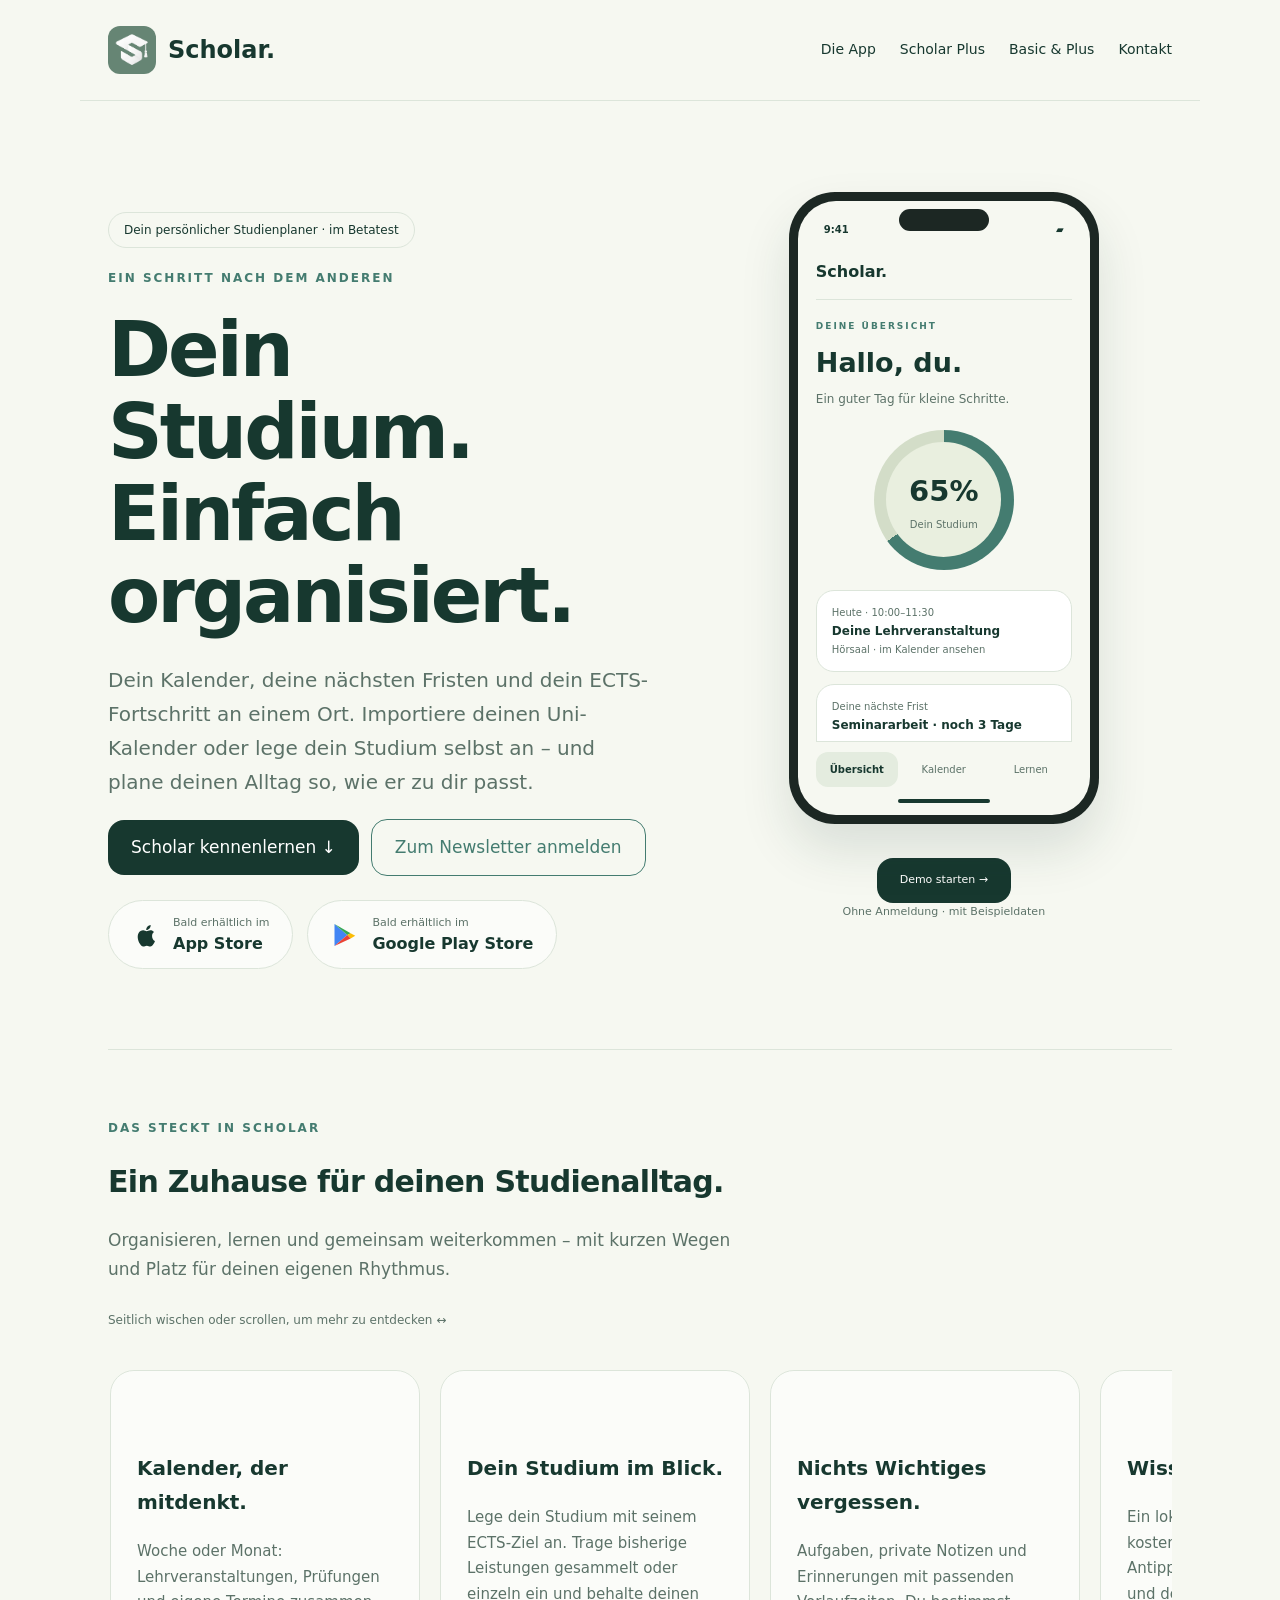
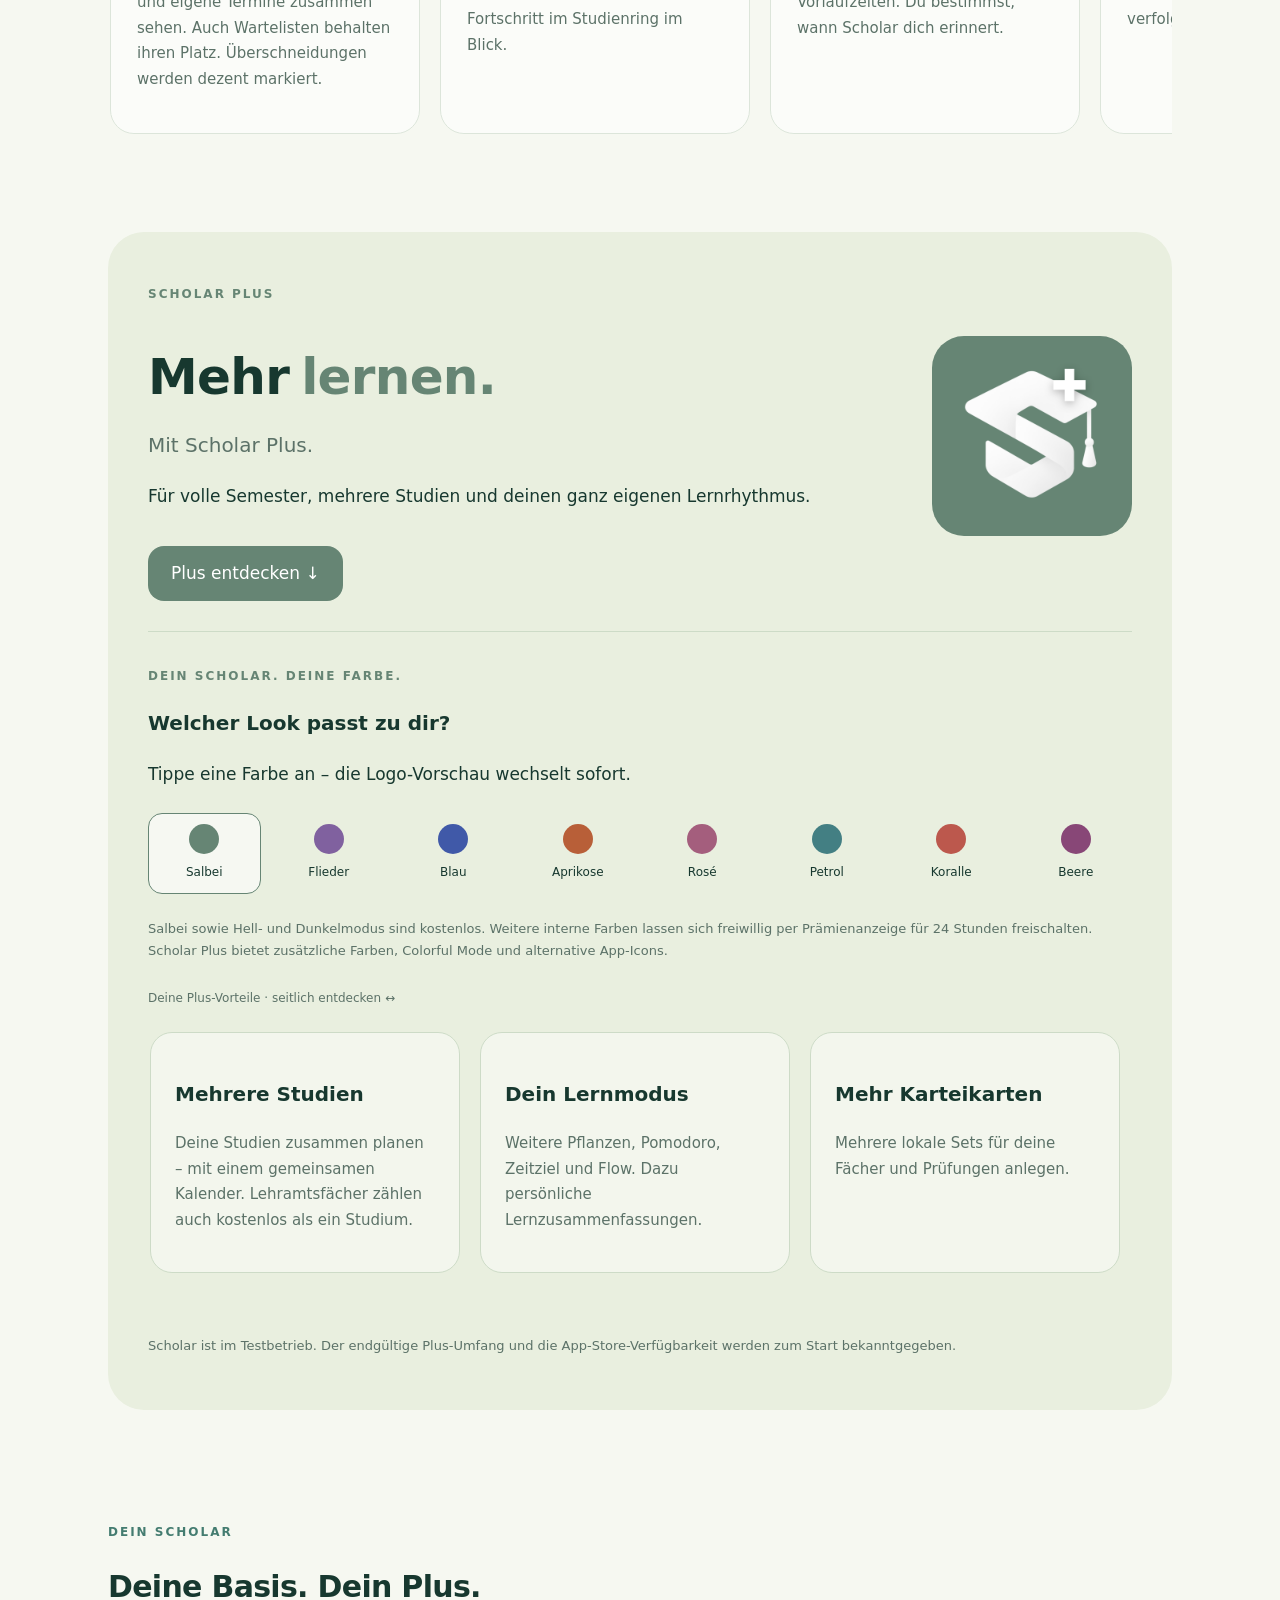
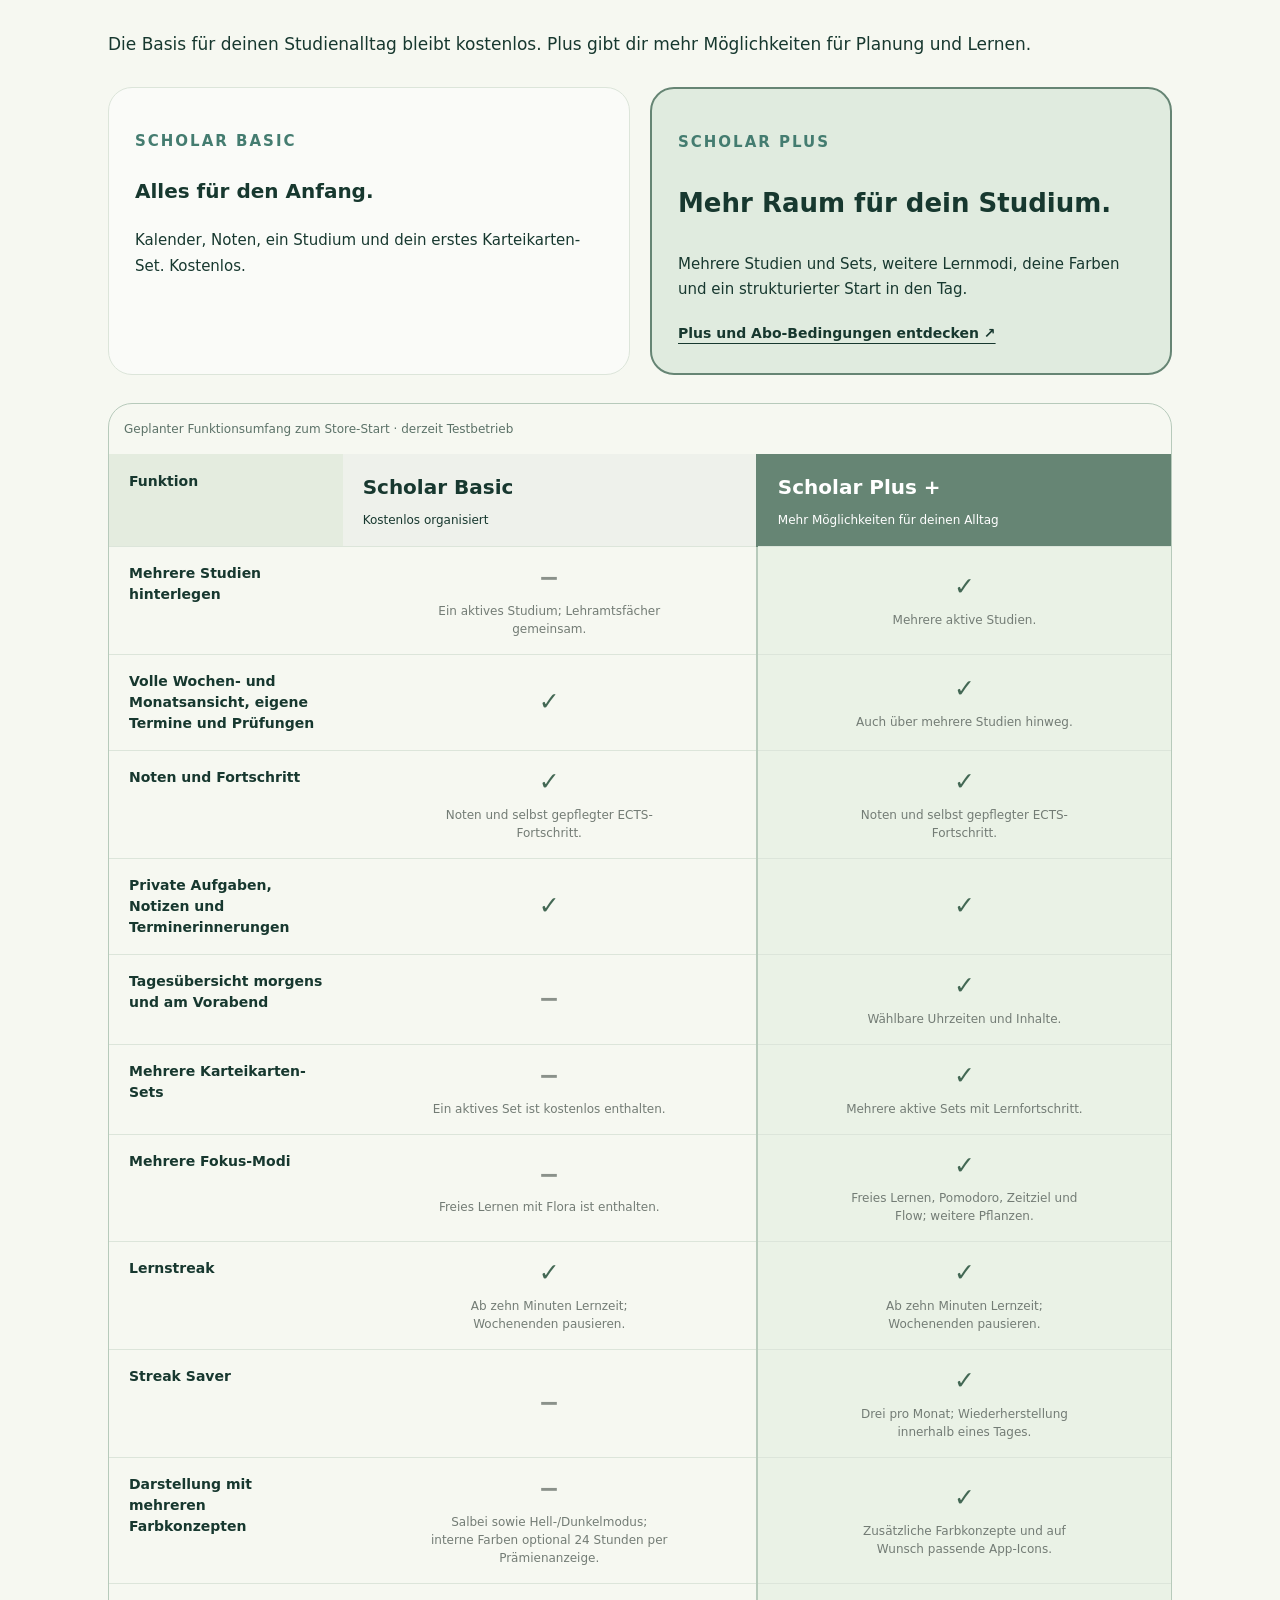
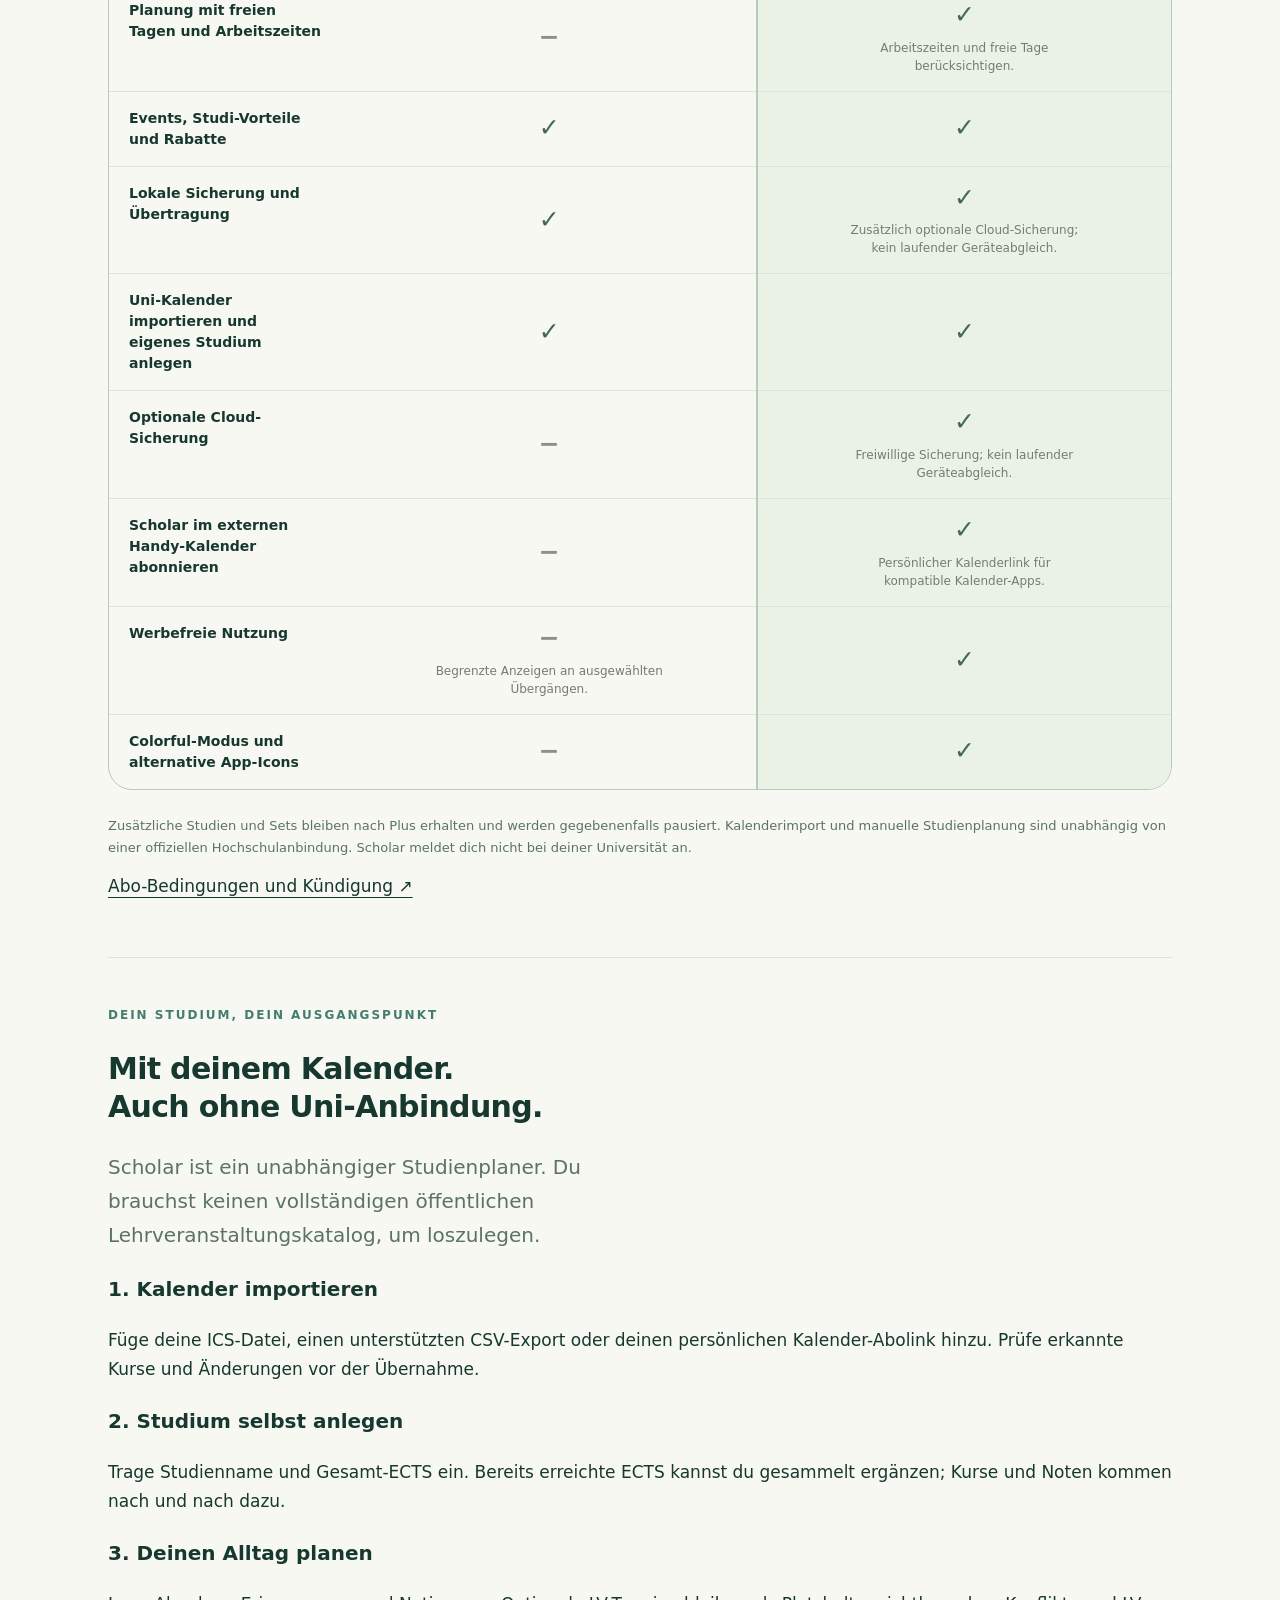
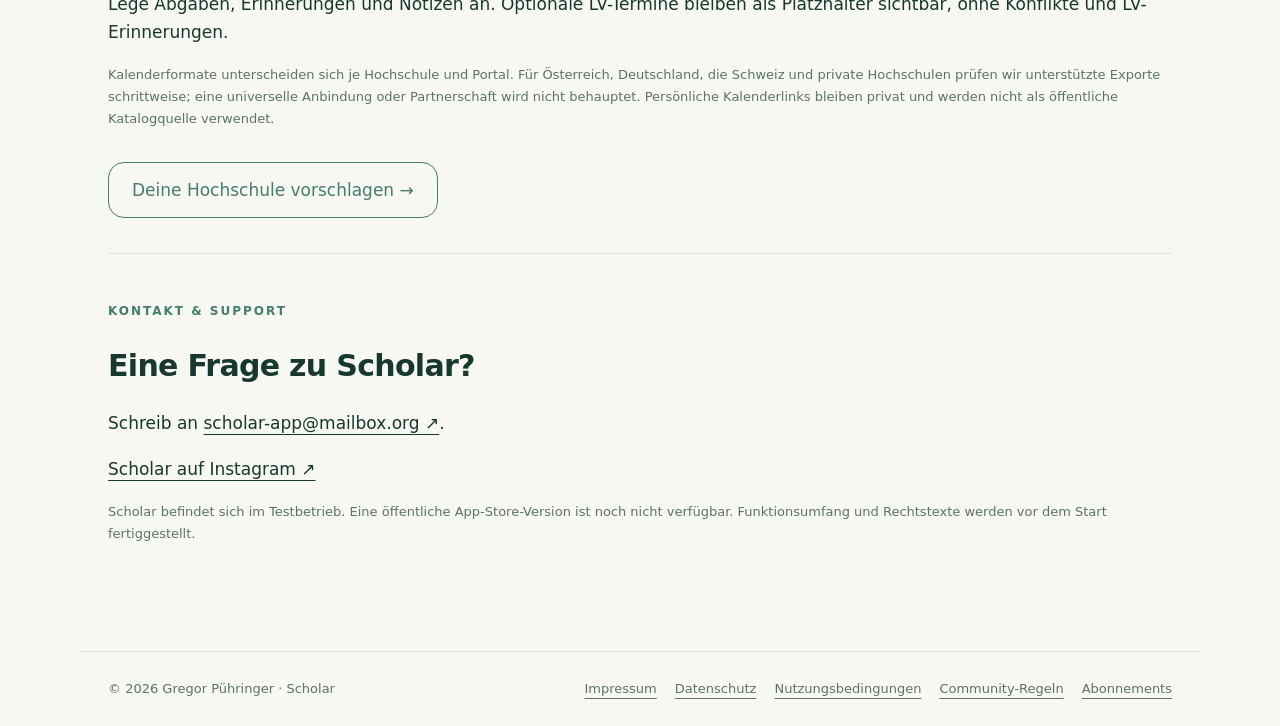
==== commit 95318117: "Scholar als Studienbegleiter: Planung, Basic/Plus und aktueller Datenschutz" ====
--- a/index.html
+++ b/index.html
@@ -1 +1 @@
-<!doctype html><html lang="de"><head><meta charset="utf-8"><meta name="viewport" content="width=device-width,initial-scale=1"><meta name="description" content="Scholar – Studienplanung, Lernen und Community. Informationen zur App und Kontakt."><title>Dein Studium. Dein Rhythmus. · Scholar</title><link rel="icon" type="image/png" href="assets/favicon-current.png?v=4"><link rel="stylesheet" href="assets/style.css?v=20261030-newsletter"></head><body><header><a class="brand" href="index.html"><img src="assets/icon.png" alt="">Scholar.</a><nav aria-label="Hauptnavigation"><a href="index.html#funktionen">Die App</a><a href="#plus">Scholar Plus</a><a href="#vergleich">Basic &amp; Plus</a><a href="index.html#kontakt">Kontakt</a></nav></header><main><section class="hero"><div><span class="pill">In Entwicklung · für Studierende in Österreich</span><p class="eyebrow">Ein Schritt nach dem anderen</p><h1>Dein Studium.<br>Dein Rhythmus.</h1><p class="lead">Vorlesungen, Lernzeit und Fortschritt an einem Ort. Scholar hilft dir, deinen Studienalltag übersichtlich zu gestalten.</p><div class="hero-actions"><a class="button" href="#funktionen">Scholar kennenlernen ↓</a><a class="button secondary" href="newsletter.html">Zum Newsletter anmelden</a></div><div class="store-buttons" aria-label="App-Verfügbarkeit"><button type="button" class="store-button" disabled><svg class="store-logo" viewBox="0 0 24 24" aria-hidden="true"><path fill="currentColor" d="M17.2 12.6c0-2 1.6-3 1.7-3.1-1-1.4-2.5-1.6-3-1.6-1.3-.1-2.6.8-3.3.8-.7 0-1.8-.8-3-.8-1.6 0-3.1.9-3.9 2.3-1.7 2.9-.4 7.2 1.2 9.5.8 1.1 1.6 2.3 2.8 2.2 1.1 0 1.6-.7 3-.7s1.8.7 3 .7c1.2 0 1.9-1.1 2.7-2.2.9-1.3 1.3-2.5 1.3-2.6-.1 0-2.5-1-2.5-4.5zM15 6.4c.6-.8 1.1-1.9 1-3-.9.1-2 .6-2.7 1.4-.6.7-1.2 1.8-1.1 2.9 1 .1 2.1-.5 2.8-1.3z"/></svg><span><small>Bald erhältlich im</small><strong>App Store</strong></span></button><button type="button" class="store-button" disabled><svg class="store-logo" viewBox="0 0 24 24" aria-hidden="true"><path fill="#4285f4" d="M3 2.5 14 12 3 21.5z"/><path fill="#34a853" d="m3 2.5 13.8 7.9L14 12z"/><path fill="#fbbc04" d="m14 12 2.8-1.6 4 2.3-4 2.3z"/><path fill="#ea4335" d="m3 21.5 13.8-6.5L14 12z"/></svg><span><small>Bald erhältlich im</small><strong>Google Play Store</strong></span></button></div></div><div class="phone-showcase"><div class="phone" aria-label="Interaktive Illustration der Scholar-App"><div class="phone-island"></div><div class="phone-screen"><div class="phone-status"><span>9:41</span><span>▰</span></div><div class="phone-appbar"><strong>Scholar.</strong><div class="phone-actions"><span class="phone-action" style="--icon:url(assets/moon.png)" aria-hidden="true"></span><span class="phone-action" style="--icon:url(assets/bell.png)" aria-hidden="true"></span><span class="phone-action" style="--icon:url(assets/flame.png)" aria-hidden="true"></span><span class="phone-action" style="--icon:url(assets/plus.png)" aria-hidden="true"></span></div></div><div class="phone-view" data-phone-view="home"><p class="eyebrow">Deine Übersicht</p><h3>Hallo, du.</h3><p class="phone-subtitle">Ein guter Tag für kleine Schritte.</p><div class="ring"><span><b>65%</b><small>Dein Studium</small></span></div><div class="agenda"><small>Heute · 10:00–11:30</small><strong>Deine Lehrveranstaltung</strong><small>Hörsaal · im Kalender ansehen</small></div><div class="agenda"><small>Dein Semesterziel</small><strong>18 von 30 ECTS geplant</strong><div class="mini-progress"><span></span></div></div></div><div class="phone-view" data-phone-view="calendar" hidden><p class="eyebrow">Dein Kalender</p><h3>Alles an einem Ort.</h3><div class="mini-week"><span>Mo</span><span>Di</span><span>Mi</span><span>Do</span><span>Fr</span></div><div class="agenda"><small>09:00–10:30 · Lehrveranstaltung</small><strong>Raum für neue Ideen</strong></div><div class="agenda"><small>14:00 · Prüfung</small><strong>Du bist vorbereitet.</strong></div><div class="agenda"><small>18:00 · Eigener Termin</small><strong>Zeit für dich</strong></div></div><div class="phone-view" data-phone-view="learn" hidden><p class="eyebrow">Deine Lernzeit</p><h3>Schritt für Schritt.</h3><div class="learning-illustration"><span class="feature-icon" style="--icon:url(assets/focus.png)" aria-hidden="true"></span></div><div class="agenda"><small>Freies Lernen</small><strong>Mit Flora dranbleiben.</strong></div><div class="agenda"><small>Deine Karteikarten</small><strong>Wissen wiederholen.</strong></div><div class="agenda"><small>Dein Lernstreak</small><strong>Jeder Lerntag zählt.</strong></div></div><div class="phone-tabs" role="group" aria-label="App-Vorschau auswählen"><button data-phone-tab="home" aria-pressed="true">Übersicht</button><button data-phone-tab="calendar" aria-pressed="false">Kalender</button><button data-phone-tab="learn" aria-pressed="false">Lernen</button></div><div class="phone-homebar"></div></div></div><p class="example"><a class="button" href="demo.html">Demo starten →</a><br>Ohne Anmeldung · mit Beispieldaten</p></div></section><section id="funktionen" class="feature-section"><p class="eyebrow">Das steckt in Scholar</p><h2>Ein Zuhause für deinen Studienalltag.</h2><p class="section-intro">Organisieren, lernen und gemeinsam weiterkommen – mit kurzen Wegen und Platz für deinen eigenen Rhythmus.</p><p class="scroll-hint">Seitlich wischen oder scrollen, um mehr zu entdecken ↔</p><div class="feature-grid horizontal-cards" tabindex="0" aria-label="Scholar-Funktionen, seitlich scrollbar"><article><span class="feature-icon" style="--icon:url(assets/calendar.png)" aria-hidden="true"></span><h3>Kalender, der mitdenkt.</h3><p>Woche oder Monat: Lehrveranstaltungen, Prüfungen und eigene Termine zusammen sehen. Auch Wartelisten behalten ihren Platz. Überschneidungen werden dezent markiert.</p></article><article><span class="feature-icon" style="--icon:url(assets/target.svg)" aria-hidden="true"></span><h3>Dein Studium im Blick.</h3><p>Curriculum, Module und ECTS-Fortschritt im Studienring. Leistungen und Noten eintragen und dein persönliches Semesterziel setzen.</p></article><article><span class="feature-icon" style="--icon:url(assets/clock.svg)" aria-hidden="true"></span><h3>Nichts Wichtiges vergessen.</h3><p>Aufgaben, private Notizen und Erinnerungen mit passenden Vorlaufzeiten. Du bestimmst, wann Scholar dich erinnert.</p></article><article><span class="feature-icon" style="--icon:url(assets/flashcards.svg)" aria-hidden="true"></span><h3>Wissen, das bleibt.</h3><p>Ein lokales Karteikarten-Set kostenlos anlegen. Karten durch Antippen umdrehen, wiederholen und deinen Lernfortschritt verfolgen.</p></article><article><span class="feature-icon" style="--icon:url(assets/focus.png)" aria-hidden="true"></span><h3>Kleine Pflanze. Große Schritte.</h3><p>Kostenlos frei lernen mit Flora. Ab zehn Minuten Lernzeit zählt dein Tag für den Lernstreak. Wochenenden pausieren ihn, wenn du nicht lernst.</p></article><article><span class="feature-icon" style="--icon:url(assets/community.png)" aria-hidden="true"></span><h3>Gemeinsam weiterkommen.</h3><p>Studienforen mit Fragen, Beiträgen und Antworten. Community-Lehrveranstaltungen und Prüfungstermine ergänzen und finden.</p></article><article><span class="feature-icon" style="--icon:url(assets/discover.png)" aria-hidden="true"></span><h3>Mehr als Vorlesungen.</h3><p>In Wien Events, Studi-Vorteile und Rabatte entdecken. Kategorien helfen beim Finden; Links führen direkt zum jeweiligen Angebot.</p></article><article><span class="feature-icon" style="--icon:url(assets/download.svg)" aria-hidden="true"></span><h3>Deine Daten bleiben bei dir.</h3><p>Persönliche Studien- und Lerndaten lokal sichern und auf ein anderes Gerät übertragen. Account und gemeinsame Community-Daten liegen online.</p></article></div></section><section id="plus" class="plus-section"><div class="plus-intro"><div><p class="eyebrow">Scholar Plus</p><h2 class="rotating-heading">Mehr <span class="word-window" aria-hidden="true"><span class="word-track"><span>lernen.</span><span>planen.</span><span>Fokus.</span><span>Überblick.</span><span>Farbe.</span><span>Freiraum.</span><span>Struktur.</span><span>Motivation.</span><span>Möglichkeiten.</span><span>Lernzeit.</span><span>Organisation.</span><span>Fortschritt.</span><span>lernen.</span></span></span><span class="sr-only">lernen, planen, Fokus, Überblick, Farbe, Freiraum, Struktur, Motivation, Möglichkeiten, Lernzeit, Organisation und Fortschritt.</span></h2><p class="lead">Mit Scholar Plus.</p><p>Für volle Semester, mehrere Studien und deinen ganz eigenen Lernrhythmus.</p><a class="button" href="#plus-vorteile">Plus entdecken ↓</a></div><img class="plus-logo" src="assets/Scholar_sage_plus.png" alt="Scholar-Plus-Logo" width="200" height="200"></div><div class="color-showcase"><p class="eyebrow">Dein Scholar. Deine Farbe.</p><h3>Welcher Look passt zu dir?</h3><p>Tippe eine Farbe an – die Logo-Vorschau wechselt sofort.</p><div class="color-options"><button class="color-choice" data-color="sage" style="--swatch:#668574" aria-pressed="true"><span></span>Salbei</button><button class="color-choice" data-color="lilac" style="--swatch:#80619f" aria-pressed="false"><span></span>Flieder</button><button class="color-choice" data-color="blue" style="--swatch:#4059a8" aria-pressed="false"><span></span>Blau</button><button class="color-choice" data-color="orange" style="--swatch:#b85f38" aria-pressed="false"><span></span>Aprikose</button><button class="color-choice" data-color="rose" style="--swatch:#a45e7d" aria-pressed="false"><span></span>Rosé</button><button class="color-choice" data-color="teal" style="--swatch:#437f83" aria-pressed="false"><span></span>Petrol</button><button class="color-choice" data-color="coral" style="--swatch:#bc584d" aria-pressed="false"><span></span>Koralle</button><button class="color-choice" data-color="berry" style="--swatch:#884777" aria-pressed="false"><span></span>Beere</button></div><p class="footnote">Salbei sowie Hell- und Dunkelmodus sind kostenlos. Weitere Farbkonzepte gehören zu Scholar Plus.</p></div><p class="scroll-hint">Deine Plus-Vorteile · seitlich entdecken ↔</p><div id="plus-vorteile" class="plus-grid horizontal-cards" tabindex="0" aria-label="Plus-Vorteile, seitlich scrollbar"><article><h3>Mehrere Studien</h3><p>Deine Studien zusammen planen – mit einem gemeinsamen Kalender. Lehramtsfächer zählen auch kostenlos als ein Studium.</p></article><article><h3>Dein Lernmodus</h3><p>Weitere Pflanzen, Pomodoro, Zeitziel und Flow. Dazu persönliche Lernzusammenfassungen.</p></article><article><h3>Mehr Karteikarten</h3><p>Mehrere lokale Sets für deine Fächer und Prüfungen anlegen.</p></article><article><h3>Deine Farben</h3><p>Zusätzliche Farbkonzepte, Community-Icons und ein passendes App-Icon auf unterstützten Geräten.</p></article><article><h3>Mehr Freiraum</h3><p>Arbeitszeiten und freie Tage berücksichtigen. Semesterempfehlungen, wenn passende Daten vorliegen.</p></article><article><h3>Gut in den Tag</h3><p>Die Tagesübersicht am Morgen als Benachrichtigung erhalten.</p></article><article><h3>Streak retten</h3><p>Drei Streak Saver pro Monat. Einen nach einem verpassten Tag erloschenen Streak wieder anzünden.</p></article></div><p class="footnote">Scholar ist im Testbetrieb. Der endgültige Plus-Umfang und die App-Store-Verfügbarkeit werden zum Start bekanntgegeben.</p></section><section id="vergleich" class="comparison"><p class="eyebrow">Dein Scholar</p><h2>Deine Basis. Dein Plus.</h2><p>Die Basis für deinen Studienalltag bleibt kostenlos. Plus gibt dir mehr Möglichkeiten für Planung und Lernen.</p><div class="plan-intro"><article class="basic-plan"><p class="eyebrow">Scholar Basic</p><h3>Alles für den Anfang.</h3><p>Kalender, Noten, ein Studium und dein erstes Karteikarten-Set. Kostenlos.</p></article><article class="plus-plan"><p class="eyebrow">Scholar Plus</p><h3>Mehr Raum für dein Studium.</h3><p>Mehrere Studien und Sets, weitere Lernmodi, deine Farben und ein strukturierter Start in den Tag.</p><a href="abonnements.html">Plus und Abo-Bedingungen entdecken ↗</a></article></div><div class="comparison-scroll" tabindex="0" aria-label="Funktionsvergleich, horizontal scrollbar"><table><caption>Geplanter Funktionsumfang zum Store-Start · derzeit Testbetrieb</caption><thead><tr><th scope="col">Funktion</th><th scope="col" class="basic-column"><span class="plan-label">Scholar Basic</span><small>Kostenlos organisiert</small></th><th scope="col" class="plus-column"><span class="plan-label">Scholar Plus <span aria-hidden="true">+</span></span><small>Mehr Möglichkeiten für deinen Alltag</small></th></tr></thead><tbody><tr><th scope="row">Mehrere Studien hinterlegen</th><td><span class="comparison-mark excluded" aria-label="Nicht enthalten">−</span><small class="comparison-note">Ein aktives Studium; Lehramtsfächer gemeinsam.</small></td><td><span class="comparison-mark included" aria-label="Enthalten">✓</span><small class="comparison-note">Mehrere aktive Studien.</small></td></tr><tr><th scope="row">Volle Wochen- und Monatsansicht, eigene Termine und Prüfungen</th><td><span class="comparison-mark included" aria-label="Enthalten">✓</span></td><td><span class="comparison-mark included" aria-label="Enthalten">✓</span><small class="comparison-note">Auch über mehrere Studien hinweg.</small></td></tr><tr><th scope="row">Noten und Fortschritt</th><td><span class="comparison-mark included" aria-label="Enthalten">✓</span><small class="comparison-note">Manuelle Noten, ECTS-Fortschritt und Semesterziel.</small></td><td><span class="comparison-mark included" aria-label="Enthalten">✓</span><small class="comparison-note">Manuelle Noten, ECTS-Fortschritt und Semesterziel.</small></td></tr><tr><th scope="row">Private Aufgaben, Notizen und Terminerinnerungen</th><td><span class="comparison-mark included" aria-label="Enthalten">✓</span></td><td><span class="comparison-mark included" aria-label="Enthalten">✓</span></td></tr><tr><th scope="row">Tagesübersicht morgens und am Vorabend</th><td><span class="comparison-mark excluded" aria-label="Nicht enthalten">−</span></td><td><span class="comparison-mark included" aria-label="Enthalten">✓</span><small class="comparison-note">Wählbare Uhrzeiten und Inhalte.</small></td></tr><tr><th scope="row">Mehrere Karteikarten-Sets</th><td><span class="comparison-mark excluded" aria-label="Nicht enthalten">−</span><small class="comparison-note">Ein aktives Set ist kostenlos enthalten.</small></td><td><span class="comparison-mark included" aria-label="Enthalten">✓</span><small class="comparison-note">Mehrere aktive Sets mit Lernfortschritt.</small></td></tr><tr><th scope="row">Mehrere Fokus-Modi</th><td><span class="comparison-mark excluded" aria-label="Nicht enthalten">−</span><small class="comparison-note">Freies Lernen mit Flora ist enthalten.</small></td><td><span class="comparison-mark included" aria-label="Enthalten">✓</span><small class="comparison-note">Freies Lernen, Pomodoro, Zeitziel und Flow; weitere Pflanzen.</small></td></tr><tr><th scope="row">Lernstreak</th><td><span class="comparison-mark included" aria-label="Enthalten">✓</span><small class="comparison-note">Ab zehn Minuten Lernzeit; Wochenenden pausieren.</small></td><td><span class="comparison-mark included" aria-label="Enthalten">✓</span><small class="comparison-note">Ab zehn Minuten Lernzeit; Wochenenden pausieren.</small></td></tr><tr><th scope="row">Streak Saver</th><td><span class="comparison-mark excluded" aria-label="Nicht enthalten">−</span></td><td><span class="comparison-mark included" aria-label="Enthalten">✓</span><small class="comparison-note">Drei pro Monat; Wiederherstellung innerhalb eines Tages.</small></td></tr><tr><th scope="row">Darstellung mit mehreren Farbkonzepten</th><td><span class="comparison-mark excluded" aria-label="Nicht enthalten">−</span><small class="comparison-note">Salbei sowie Hell-/Dunkelmodus sind enthalten.</small></td><td><span class="comparison-mark included" aria-label="Enthalten">✓</span><small class="comparison-note">Zusätzliche Farbkonzepte und auf Wunsch passende App-Icons.</small></td></tr><tr><th scope="row">Planung mit freien Tagen und Arbeitszeiten</th><td><span class="comparison-mark excluded" aria-label="Nicht enthalten">−</span></td><td><span class="comparison-mark included" aria-label="Enthalten">✓</span><small class="comparison-note">Arbeitszeiten und freie Tage berücksichtigen.</small></td></tr><tr><th scope="row">Events, Studi-Vorteile und Rabatte</th><td><span class="comparison-mark included" aria-label="Enthalten">✓</span></td><td><span class="comparison-mark included" aria-label="Enthalten">✓</span></td></tr><tr><th scope="row">Lokale Sicherung und Übertragung</th><td><span class="comparison-mark included" aria-label="Enthalten">✓</span></td><td><span class="comparison-mark included" aria-label="Enthalten">✓</span><small class="comparison-note">Kein automatischer Cloud-Sync.</small></td></tr></tbody></table></div><p class="footnote">Zusätzliche Studien und Sets bleiben nach Plus erhalten und werden gegebenenfalls pausiert. Semesterempfehlungen benötigen passende Katalog- und Termindaten. Eine hochschulübergreifende automatische Synchronisierung ist aktuell nicht enthalten.</p><a href="abonnements.html">Abo-Bedingungen und Kündigung ↗</a></section><section id="hochschulen" class="institutions"><p class="eyebrow">Hochschulen & Datenstand</p><h2>Ist dein Studium dabei?</h2><p>Scholar erfasst Studienangebote in Österreich. Hier siehst du, wo bereits veröffentlichte LV-Daten in unserer Datenbank liegen. Das ist keine offizielle Anmeldung oder vollständige Hochschulsynchronisierung.</p><p class="scroll-hint">Hochschulen seitlich entdecken ↔</p><div class="institution-grid" tabindex="0" aria-label="Hochschulen, seitlich scrollbar"><article><h3>Johannes Kepler Universität Linz (JKU)</h3><span class="pill">LV-Daten teilweise verfügbar</span><p>3872 LV-/Gruppenangebote · 3234 mit Termindaten</p></article><article><h3>Technische Universität Wien</h3><span class="pill">Kleiner Teilbestand</span><p>1 LV-/Gruppenangebote · 1 mit Termindaten</p></article><article><h3>Universität Innsbruck</h3><span class="pill">Kleiner Teilbestand</span><p>3 LV-/Gruppenangebote · 3 mit Termindaten</p></article><article><h3>Universität Klagenfurt</h3><span class="pill">LV-Daten teilweise verfügbar</span><p>761 LV-/Gruppenangebote · 729 mit Termindaten</p></article><article><h3>Universität Wien</h3><span class="pill">LV-Daten teilweise verfügbar</span><p>642 LV-/Gruppenangebote · 398 mit Termindaten</p></article><article><h3>Wirtschaftsuniversität Wien</h3><span class="pill">LV-Daten teilweise verfügbar</span><p>1442 LV-/Gruppenangebote · 597 mit Termindaten</p></article></div><details class="institution-directory"><summary>Alle Hochschulen mit erfasstem Studienangebot anzeigen</summary><ul><li><strong>Akademie der bildenden Künste Wien</strong><span>15 Studiengänge im Verzeichnis · LV-Daten noch nicht veröffentlicht</span></li><li><strong>Anton Bruckner Privatuniversität</strong><span>40 Studiengänge im Verzeichnis · LV-Daten noch nicht veröffentlicht</span></li><li><strong>Bertha von Suttner Privatuniversität</strong><span>7 Studiengänge im Verzeichnis · LV-Daten noch nicht veröffentlicht</span></li><li><strong>CAMPUS 02 Fachhochschule der Wirtschaft GmbH</strong><span>15 Studiengänge im Verzeichnis · LV-Daten noch nicht veröffentlicht</span></li><li><strong>Central European University Private University</strong><span>46 Studiengänge im Verzeichnis · LV-Daten noch nicht veröffentlicht</span></li><li><strong>Danube Private University</strong><span>7 Studiengänge im Verzeichnis · LV-Daten noch nicht veröffentlicht</span></li><li><strong>Fachhochschule für angewandte Militärwissenschaften</strong><span>3 Studiengänge im Verzeichnis · LV-Daten noch nicht veröffentlicht</span></li><li><strong>Fachhochschule Joanneum GmbH</strong><span>54 Studiengänge im Verzeichnis · LV-Daten noch nicht veröffentlicht</span></li><li><strong>Fachhochschule Salzburg GmbH</strong><span>36 Studiengänge im Verzeichnis · LV-Daten noch nicht veröffentlicht</span></li><li><strong>Fachhochschule Technikum Wien</strong><span>32 Studiengänge im Verzeichnis · LV-Daten noch nicht veröffentlicht</span></li><li><strong>Fachhochschule Vorarlberg GmbH</strong><span>17 Studiengänge im Verzeichnis · LV-Daten noch nicht veröffentlicht</span></li><li><strong>Fachhochschule Wiener Neustadt GmbH</strong><span>46 Studiengänge im Verzeichnis · LV-Daten noch nicht veröffentlicht</span></li><li><strong>Ferdinand Porsche Fernfachhochschule GmbH</strong><span>6 Studiengänge im Verzeichnis · LV-Daten noch nicht veröffentlicht</span></li><li><strong>FH Gesundheitsberufe OÖ GmbH</strong><span>12 Studiengänge im Verzeichnis · LV-Daten noch nicht veröffentlicht</span></li><li><strong>FH OÖ Studienbetriebs GmbH</strong><span>75 Studiengänge im Verzeichnis · LV-Daten noch nicht veröffentlicht</span></li><li><strong>FHG – Zentrum für Gesundheitsberufe Tirol GmbH</strong><span>11 Studiengänge im Verzeichnis · LV-Daten noch nicht veröffentlicht</span></li><li><strong>FHW Fachhochschul-Studiengänge Betriebs- und Forschungseinrichtungen der Wiener Wirtschaft GmbH (FHW GmbH)</strong><span>20 Studiengänge im Verzeichnis · LV-Daten noch nicht veröffentlicht</span></li><li><strong>Gustav Mahler Privatuniversität für Musik</strong><span>5 Studiengänge im Verzeichnis · LV-Daten noch nicht veröffentlicht</span></li><li><strong>Hochschule für Agrar- und Umweltpädagogik</strong><span>6 Studiengänge im Verzeichnis · LV-Daten noch nicht veröffentlicht</span></li><li><strong>Hochschule für Angewandte Wissenschaften Burgenland GmbH</strong><span>32 Studiengänge im Verzeichnis · LV-Daten noch nicht veröffentlicht</span></li><li><strong>Hochschule für Angewandte Wissenschaften Campus Wien</strong><span>47 Studiengänge im Verzeichnis · LV-Daten noch nicht veröffentlicht</span></li><li><strong>Hochschule für Angewandte Wissenschaften Kärnten</strong><span>52 Studiengänge im Verzeichnis · LV-Daten noch nicht veröffentlicht</span></li><li><strong>Hochschule für Angewandte Wissenschaften Kufstein Tirol GmbH</strong><span>20 Studiengänge im Verzeichnis · LV-Daten noch nicht veröffentlicht</span></li><li><strong>Hochschule für Angewandte Wissenschaften St. Pölten</strong><span>32 Studiengänge im Verzeichnis · LV-Daten noch nicht veröffentlicht</span></li><li><strong>Hochschule für Wirtschaft und Gesellschaft des BFI Wien</strong><span>17 Studiengänge im Verzeichnis · LV-Daten noch nicht veröffentlicht</span></li><li><strong>IMC Hochschule für Angewandte Wissenschaften Krems GmbH</strong><span>29 Studiengänge im Verzeichnis · LV-Daten noch nicht veröffentlicht</span></li><li><strong>Interdisciplinary Transformation University (IT:U)</strong><span>4 Studiengänge im Verzeichnis · LV-Daten noch nicht veröffentlicht</span></li><li><strong>JAM MUSIC LAB Private University for Jazz and Popular Music Vienna</strong><span>6 Studiengänge im Verzeichnis · LV-Daten noch nicht veröffentlicht</span></li><li><strong>Johannes Kepler Universität Linz (JKU)</strong><span>78 Studiengänge im Verzeichnis · LV-Daten vorhanden</span></li><li><strong>Joseph-Haydn-Privathochschule für Musik Burgenland</strong><span>39 Studiengänge im Verzeichnis · LV-Daten noch nicht veröffentlicht</span></li><li><strong>Karl Landsteiner Privatuniversität</strong><span>6 Studiengänge im Verzeichnis · LV-Daten noch nicht veröffentlicht</span></li><li><strong>Katholische Privatuniversität Linz</strong><span>14 Studiengänge im Verzeichnis · LV-Daten noch nicht veröffentlicht</span></li><li><strong>Kirchliche Pädagogische Hochschule – Edith Stein</strong><span>5 Studiengänge im Verzeichnis · LV-Daten noch nicht veröffentlicht</span></li><li><strong>Kirchliche Pädagogische Hochschule Wien/Niederösterreich</strong><span>5 Studiengänge im Verzeichnis · LV-Daten noch nicht veröffentlicht</span></li><li><strong>Lauder Business School</strong><span>3 Studiengänge im Verzeichnis · LV-Daten noch nicht veröffentlicht</span></li><li><strong>MCI Management Center Innsbruck – Internationale Hochschule GmbH</strong><span>30 Studiengänge im Verzeichnis · LV-Daten noch nicht veröffentlicht</span></li><li><strong>Medizinische Universität Graz</strong><span>8 Studiengänge im Verzeichnis · LV-Daten noch nicht veröffentlicht</span></li><li><strong>Medizinische Universität Innsbruck</strong><span>7 Studiengänge im Verzeichnis · LV-Daten noch nicht veröffentlicht</span></li><li><strong>Medizinische Universität Wien</strong><span>9 Studiengänge im Verzeichnis · LV-Daten noch nicht veröffentlicht</span></li><li><strong>MODUL University Vienna Privatuniversität</strong><span>11 Studiengänge im Verzeichnis · LV-Daten noch nicht veröffentlicht</span></li><li><strong>Montanuniversität Leoben</strong><span>44 Studiengänge im Verzeichnis · LV-Daten noch nicht veröffentlicht</span></li><li><strong>Musik und Kunst Privatuniversität der Stadt Wien</strong><span>32 Studiengänge im Verzeichnis · LV-Daten noch nicht veröffentlicht</span></li><li><strong>New Design University Privatuniversität St.Pölten</strong><span>8 Studiengänge im Verzeichnis · LV-Daten noch nicht veröffentlicht</span></li><li><strong>Pädagogische Hochschule Kärnten</strong><span>5 Studiengänge im Verzeichnis · LV-Daten noch nicht veröffentlicht</span></li><li><strong>Pädagogische Hochschule Niederösterreich</strong><span>7 Studiengänge im Verzeichnis · LV-Daten noch nicht veröffentlicht</span></li><li><strong>Pädagogische Hochschule Oberösterreich</strong><span>15 Studiengänge im Verzeichnis · LV-Daten noch nicht veröffentlicht</span></li><li><strong>Pädagogische Hochschule Salzburg</strong><span>6 Studiengänge im Verzeichnis · LV-Daten noch nicht veröffentlicht</span></li><li><strong>Pädagogische Hochschule Steiermark</strong><span>14 Studiengänge im Verzeichnis · LV-Daten noch nicht veröffentlicht</span></li><li><strong>Pädagogische Hochschule Tirol</strong><span>12 Studiengänge im Verzeichnis · LV-Daten noch nicht veröffentlicht</span></li><li><strong>Pädagogische Hochschule Vorarlberg</strong><span>4 Studiengänge im Verzeichnis · LV-Daten noch nicht veröffentlicht</span></li><li><strong>Pädagogische Hochschule Wien</strong><span>14 Studiengänge im Verzeichnis · LV-Daten noch nicht veröffentlicht</span></li><li><strong>Paracelsus Medizinische Privatuniversität</strong><span>11 Studiengänge im Verzeichnis · LV-Daten noch nicht veröffentlicht</span></li><li><strong>Philosophisch-Theologische Hochschule Benedikt XVI. Heiligenkreuz</strong><span>3 Studiengänge im Verzeichnis · LV-Daten noch nicht veröffentlicht</span></li><li><strong>Private Pädagogische Hochschule Augustinum</strong><span>5 Studiengänge im Verzeichnis · LV-Daten noch nicht veröffentlicht</span></li><li><strong>Private Pädagogische Hochschule Burgenland</strong><span>3 Studiengänge im Verzeichnis · LV-Daten noch nicht veröffentlicht</span></li><li><strong>Private Pädagogische Hochschule der Diözese Linz</strong><span>7 Studiengänge im Verzeichnis · LV-Daten noch nicht veröffentlicht</span></li><li><strong>Privatuniversität Schloss Seeburg</strong><span>8 Studiengänge im Verzeichnis · LV-Daten noch nicht veröffentlicht</span></li><li><strong>Sigmund Freud Privatuniversität</strong><span>14 Studiengänge im Verzeichnis · LV-Daten noch nicht veröffentlicht</span></li><li><strong>Stella Vorarlberg Privathochschule für Musik</strong><span>4 Studiengänge im Verzeichnis · LV-Daten noch nicht veröffentlicht</span></li><li><strong>Technische Universität Graz</strong><span>62 Studiengänge im Verzeichnis · LV-Daten noch nicht veröffentlicht</span></li><li><strong>Technische Universität Wien</strong><span>56 Studiengänge im Verzeichnis · LV-Daten vorhanden</span></li><li><strong>UMIT TIROL – Privatuniversität für Gesundheitswissenschaften und -technologie</strong><span>23 Studiengänge im Verzeichnis · LV-Daten noch nicht veröffentlicht</span></li><li><strong>Universität für angewandte Kunst Wien</strong><span>33 Studiengänge im Verzeichnis · LV-Daten noch nicht veröffentlicht</span></li><li><strong>Universität für Bodenkultur Wien</strong><span>52 Studiengänge im Verzeichnis · LV-Daten noch nicht veröffentlicht</span></li><li><strong>Universität für künstlerische und industrielle Gestaltung Linz</strong><span>27 Studiengänge im Verzeichnis · LV-Daten noch nicht veröffentlicht</span></li><li><strong>Universität für Musik und darstellende Kunst Graz</strong><span>102 Studiengänge im Verzeichnis · LV-Daten noch nicht veröffentlicht</span></li><li><strong>Universität für Musik und darstellende Kunst Wien</strong><span>97 Studiengänge im Verzeichnis · LV-Daten noch nicht veröffentlicht</span></li><li><strong>Universität für Weiterbildung Krems</strong><span>14 Studiengänge im Verzeichnis · LV-Daten noch nicht veröffentlicht</span></li><li><strong>Universität Graz</strong><span>157 Studiengänge im Verzeichnis · LV-Daten noch nicht veröffentlicht</span></li><li><strong>Universität Innsbruck</strong><span>180 Studiengänge im Verzeichnis · LV-Daten vorhanden</span></li><li><strong>Universität Klagenfurt</strong><span>79 Studiengänge im Verzeichnis · LV-Daten vorhanden</span></li><li><strong>Universität Mozarteum Salzburg</strong><span>99 Studiengänge im Verzeichnis · LV-Daten noch nicht veröffentlicht</span></li><li><strong>Universität Salzburg</strong><span>140 Studiengänge im Verzeichnis · LV-Daten noch nicht veröffentlicht</span></li><li><strong>Universität Wien</strong><span>240 Studiengänge im Verzeichnis · LV-Daten vorhanden</span></li><li><strong>University of Sustainability – Charlotte Fresenius Privatuniversität</strong><span>6 Studiengänge im Verzeichnis · LV-Daten noch nicht veröffentlicht</span></li><li><strong>Veterinärmedizinische Universität Wien</strong><span>8 Studiengänge im Verzeichnis · LV-Daten noch nicht veröffentlicht</span></li><li><strong>Webster Vienna Private University</strong><span>7 Studiengänge im Verzeichnis · LV-Daten noch nicht veröffentlicht</span></li><li><strong>Wirtschaftsuniversität Wien</strong><span>24 Studiengänge im Verzeichnis · LV-Daten vorhanden</span></li></ul></details><p class="footnote">Datenbankprüfung: 11. Oktober 2026. Datensatzzahlen bestätigen weder Vollständigkeit noch Aktualität jedes Termins. Lokale Ergänzungen und Community-Kurse sind in diesen Zahlen nicht enthalten. Keine Partnerschaft mit den genannten Hochschulen behauptet.</p></section><section id="kontakt" class="contact"><p class="eyebrow">Kontakt & Support</p><h2>Eine Frage zu Scholar?</h2><p>Schreib an <a href="mailto:scholar-app@mailbox.org">scholar-app@mailbox.org ↗</a>.</p><p><a href="https://www.instagram.com/scholar.studentapp/" target="_blank" rel="noopener noreferrer">Scholar auf Instagram ↗</a></p><p class="footnote">Scholar befindet sich im Testbetrieb. Eine öffentliche App-Store-Version ist noch nicht verfügbar. Funktionsumfang und Rechtstexte werden vor dem Start fertiggestellt.</p></section></main><footer><span>© 2026 Gregor Pühringer · Scholar</span><div><a href="impressum.html">Impressum</a><a href="datenschutz.html">Datenschutz</a><a href="nutzungsbedingungen.html">Nutzungsbedingungen</a><a href="community.html">Community-Regeln</a><a href="abonnements.html">Abonnements</a></div></footer><script src="assets/site.js?v=20261030-newsletter" defer></script></body></html>+<!doctype html><html lang="de"><head><meta charset="utf-8"><meta name="viewport" content="width=device-width,initial-scale=1"><meta name="description" content="Scholar organisiert deinen Studienalltag: privater Uni-Kalenderimport, Abgaben, Erinnerungen, ECTS-Fortschritt und Fokus. Auch mit selbst angelegtem Studium."><title>Dein Studium. Dein Rhythmus. · Scholar</title><link rel="icon" type="image/png" href="assets/favicon-current.png?v=4"><link rel="stylesheet" href="assets/style.css?v=20261104-planner"></head><body><header><a class="brand" href="index.html"><img src="assets/icon.png" alt="">Scholar.</a><nav aria-label="Hauptnavigation"><a href="index.html#funktionen">Die App</a><a href="#plus">Scholar Plus</a><a href="#vergleich">Basic &amp; Plus</a><a href="index.html#kontakt">Kontakt</a></nav></header><main><section class="hero"><div><span class="pill">Dein persönlicher Studienplaner · im Betatest</span><p class="eyebrow">Ein Schritt nach dem anderen</p><h1>Dein Studium.<br>Einfach organisiert.</h1><p class="lead">Dein Kalender, deine nächsten Fristen und dein ECTS-Fortschritt an einem Ort. Importiere deinen Uni-Kalender oder lege dein Studium selbst an – und plane deinen Alltag so, wie er zu dir passt.</p><div class="hero-actions"><a class="button" href="#funktionen">Scholar kennenlernen ↓</a><a class="button secondary" href="newsletter.html">Zum Newsletter anmelden</a></div><div class="store-buttons" aria-label="App-Verfügbarkeit"><button type="button" class="store-button" disabled><svg class="store-logo" viewBox="0 0 24 24" aria-hidden="true"><path fill="currentColor" d="M17.2 12.6c0-2 1.6-3 1.7-3.1-1-1.4-2.5-1.6-3-1.6-1.3-.1-2.6.8-3.3.8-.7 0-1.8-.8-3-.8-1.6 0-3.1.9-3.9 2.3-1.7 2.9-.4 7.2 1.2 9.5.8 1.1 1.6 2.3 2.8 2.2 1.1 0 1.6-.7 3-.7s1.8.7 3 .7c1.2 0 1.9-1.1 2.7-2.2.9-1.3 1.3-2.5 1.3-2.6-.1 0-2.5-1-2.5-4.5zM15 6.4c.6-.8 1.1-1.9 1-3-.9.1-2 .6-2.7 1.4-.6.7-1.2 1.8-1.1 2.9 1 .1 2.1-.5 2.8-1.3z"/></svg><span><small>Bald erhältlich im</small><strong>App Store</strong></span></button><button type="button" class="store-button" disabled><svg class="store-logo" viewBox="0 0 24 24" aria-hidden="true"><path fill="#4285f4" d="M3 2.5 14 12 3 21.5z"/><path fill="#34a853" d="m3 2.5 13.8 7.9L14 12z"/><path fill="#fbbc04" d="m14 12 2.8-1.6 4 2.3-4 2.3z"/><path fill="#ea4335" d="m3 21.5 13.8-6.5L14 12z"/></svg><span><small>Bald erhältlich im</small><strong>Google Play Store</strong></span></button></div></div><div class="phone-showcase"><div class="phone" aria-label="Interaktive Illustration der Scholar-App"><div class="phone-island"></div><div class="phone-screen"><div class="phone-status"><span>9:41</span><span>▰</span></div><div class="phone-appbar"><strong>Scholar.</strong><div class="phone-actions"><span class="phone-action" style="--icon:url(assets/moon.png)" aria-hidden="true"></span><span class="phone-action" style="--icon:url(assets/bell.png)" aria-hidden="true"></span><span class="phone-action" style="--icon:url(assets/flame.png)" aria-hidden="true"></span><span class="phone-action" style="--icon:url(assets/plus.png)" aria-hidden="true"></span></div></div><div class="phone-view" data-phone-view="home"><p class="eyebrow">Deine Übersicht</p><h3>Hallo, du.</h3><p class="phone-subtitle">Ein guter Tag für kleine Schritte.</p><div class="ring"><span><b>65%</b><small>Dein Studium</small></span></div><div class="agenda"><small>Heute · 10:00–11:30</small><strong>Deine Lehrveranstaltung</strong><small>Hörsaal · im Kalender ansehen</small></div><div class="agenda"><small>Deine nächste Frist</small><strong>Seminararbeit · noch 3 Tage</strong><div class="mini-progress"><span></span></div></div></div><div class="phone-view" data-phone-view="calendar" hidden><p class="eyebrow">Dein Kalender</p><h3>Alles an einem Ort.</h3><div class="mini-week"><span>Mo</span><span>Di</span><span>Mi</span><span>Do</span><span>Fr</span></div><div class="agenda"><small>09:00–10:30 · Lehrveranstaltung</small><strong>Raum für neue Ideen</strong></div><div class="agenda"><small>14:00 · Prüfung</small><strong>Du bist vorbereitet.</strong></div><div class="agenda"><small>18:00 · Eigener Termin</small><strong>Zeit für dich</strong></div></div><div class="phone-view" data-phone-view="learn" hidden><p class="eyebrow">Deine Lernzeit</p><h3>Schritt für Schritt.</h3><div class="learning-illustration"><span class="feature-icon" style="--icon:url(assets/focus.png)" aria-hidden="true"></span></div><div class="agenda"><small>Freies Lernen</small><strong>Mit Flora dranbleiben.</strong></div><div class="agenda"><small>Deine Karteikarten</small><strong>Wissen wiederholen.</strong></div><div class="agenda"><small>Dein Lernstreak</small><strong>Jeder Lerntag zählt.</strong></div></div><div class="phone-tabs" role="group" aria-label="App-Vorschau auswählen"><button data-phone-tab="home" aria-pressed="true">Übersicht</button><button data-phone-tab="calendar" aria-pressed="false">Kalender</button><button data-phone-tab="learn" aria-pressed="false">Lernen</button></div><div class="phone-homebar"></div></div></div><p class="example"><a class="button" href="demo.html">Demo starten →</a><br>Ohne Anmeldung · mit Beispieldaten</p></div></section><section id="funktionen" class="feature-section"><p class="eyebrow">Das steckt in Scholar</p><h2>Ein Zuhause für deinen Studienalltag.</h2><p class="section-intro">Organisieren, lernen und gemeinsam weiterkommen – mit kurzen Wegen und Platz für deinen eigenen Rhythmus.</p><p class="scroll-hint">Seitlich wischen oder scrollen, um mehr zu entdecken ↔</p><div class="feature-grid horizontal-cards" tabindex="0" aria-label="Scholar-Funktionen, seitlich scrollbar"><article><span class="feature-icon" style="--icon:url(assets/calendar.png)" aria-hidden="true"></span><h3>Kalender, der mitdenkt.</h3><p>Woche oder Monat: Lehrveranstaltungen, Prüfungen und eigene Termine zusammen sehen. Auch Wartelisten behalten ihren Platz. Überschneidungen werden dezent markiert.</p></article><article><span class="feature-icon" style="--icon:url(assets/target.svg)" aria-hidden="true"></span><h3>Dein Studium im Blick.</h3><p>Lege dein Studium mit seinem ECTS-Ziel an. Trage bisherige Leistungen gesammelt oder einzeln ein und behalte deinen Fortschritt im Studienring im Blick.</p></article><article><span class="feature-icon" style="--icon:url(assets/clock.svg)" aria-hidden="true"></span><h3>Nichts Wichtiges vergessen.</h3><p>Aufgaben, private Notizen und Erinnerungen mit passenden Vorlaufzeiten. Du bestimmst, wann Scholar dich erinnert.</p></article><article><span class="feature-icon" style="--icon:url(assets/flashcards.svg)" aria-hidden="true"></span><h3>Wissen, das bleibt.</h3><p>Ein lokales Karteikarten-Set kostenlos anlegen. Karten durch Antippen umdrehen, wiederholen und deinen Lernfortschritt verfolgen.</p></article><article><span class="feature-icon" style="--icon:url(assets/focus.png)" aria-hidden="true"></span><h3>Kleine Pflanze. Große Schritte.</h3><p>Kostenlos frei lernen mit Flora. Ab zehn Minuten Lernzeit zählt dein Tag für den Lernstreak. Wochenenden pausieren ihn, wenn du nicht lernst.</p></article><article><span class="feature-icon" style="--icon:url(assets/community.png)" aria-hidden="true"></span><h3>Gemeinsam weiterkommen.</h3><p>Tausche dich in Studienforen aus, stelle Fragen und finde Antworten. Deine persönliche Planung bleibt unabhängig davon.</p></article><article><span class="feature-icon" style="--icon:url(assets/discover.png)" aria-hidden="true"></span><h3>Mehr als Vorlesungen.</h3><p>In Wien Events, Studi-Vorteile und Rabatte entdecken. Kategorien helfen beim Finden; Links führen direkt zum jeweiligen Angebot.</p></article><article><span class="feature-icon" style="--icon:url(assets/download.svg)" aria-hidden="true"></span><h3>Deine Daten bleiben bei dir.</h3><p>Persönliche Studien- und Lerndaten lokal sichern und auf ein anderes Gerät übertragen. Account und gemeinsame Community-Daten liegen online.</p></article></div></section><section id="plus" class="plus-section"><div class="plus-intro"><div><p class="eyebrow">Scholar Plus</p><h2 class="rotating-heading">Mehr <span class="word-window" aria-hidden="true"><span class="word-track"><span>lernen.</span><span>planen.</span><span>Fokus.</span><span>Überblick.</span><span>Farbe.</span><span>Freiraum.</span><span>Struktur.</span><span>Motivation.</span><span>Möglichkeiten.</span><span>Lernzeit.</span><span>Organisation.</span><span>Fortschritt.</span><span>lernen.</span></span></span><span class="sr-only">lernen, planen, Fokus, Überblick, Farbe, Freiraum, Struktur, Motivation, Möglichkeiten, Lernzeit, Organisation und Fortschritt.</span></h2><p class="lead">Mit Scholar Plus.</p><p>Für volle Semester, mehrere Studien und deinen ganz eigenen Lernrhythmus.</p><a class="button" href="#plus-vorteile">Plus entdecken ↓</a></div><img class="plus-logo" src="assets/Scholar_sage_plus.png" alt="Scholar-Plus-Logo" width="200" height="200"></div><div class="color-showcase"><p class="eyebrow">Dein Scholar. Deine Farbe.</p><h3>Welcher Look passt zu dir?</h3><p>Tippe eine Farbe an – die Logo-Vorschau wechselt sofort.</p><div class="color-options"><button class="color-choice" data-color="sage" style="--swatch:#668574" aria-pressed="true"><span></span>Salbei</button><button class="color-choice" data-color="lilac" style="--swatch:#80619f" aria-pressed="false"><span></span>Flieder</button><button class="color-choice" data-color="blue" style="--swatch:#4059a8" aria-pressed="false"><span></span>Blau</button><button class="color-choice" data-color="orange" style="--swatch:#b85f38" aria-pressed="false"><span></span>Aprikose</button><button class="color-choice" data-color="rose" style="--swatch:#a45e7d" aria-pressed="false"><span></span>Rosé</button><button class="color-choice" data-color="teal" style="--swatch:#437f83" aria-pressed="false"><span></span>Petrol</button><button class="color-choice" data-color="coral" style="--swatch:#bc584d" aria-pressed="false"><span></span>Koralle</button><button class="color-choice" data-color="berry" style="--swatch:#884777" aria-pressed="false"><span></span>Beere</button></div><p class="footnote">Salbei sowie Hell- und Dunkelmodus sind kostenlos. Weitere interne Farben lassen sich freiwillig per Prämienanzeige für 24 Stunden freischalten. Scholar Plus bietet zusätzliche Farben, Colorful Mode und alternative App-Icons.</p></div><p class="scroll-hint">Deine Plus-Vorteile · seitlich entdecken ↔</p><div id="plus-vorteile" class="plus-grid horizontal-cards" tabindex="0" aria-label="Plus-Vorteile, seitlich scrollbar"><article><h3>Mehrere Studien</h3><p>Deine Studien zusammen planen – mit einem gemeinsamen Kalender. Lehramtsfächer zählen auch kostenlos als ein Studium.</p></article><article><h3>Dein Lernmodus</h3><p>Weitere Pflanzen, Pomodoro, Zeitziel und Flow. Dazu persönliche Lernzusammenfassungen.</p></article><article><h3>Mehr Karteikarten</h3><p>Mehrere lokale Sets für deine Fächer und Prüfungen anlegen.</p></article><article><h3>Deine Farben</h3><p>Zusätzliche Farbkonzepte, Colorful-Modus und ein passendes App-Icon auf unterstützten Geräten.</p></article><article><h3>Mehr Freiraum</h3><p>Arbeitszeiten und freie Tage berücksichtigen. Platz für Arbeit, Lernen und Pausen.</p></article><article><h3>Gut in den Tag</h3><p>Morgens und am Vorabend eine Übersicht zu deinen gewählten Kategorien erhalten.</p></article><article><h3>Streak retten</h3><p>Drei Streak Saver pro Monat. Einen nach einem verpassten Tag erloschenen Streak wieder anzünden.</p></article></div><p class="footnote">Scholar ist im Testbetrieb. Der endgültige Plus-Umfang und die App-Store-Verfügbarkeit werden zum Start bekanntgegeben.</p></section><section id="vergleich" class="comparison"><p class="eyebrow">Dein Scholar</p><h2>Deine Basis. Dein Plus.</h2><p>Die Basis für deinen Studienalltag bleibt kostenlos. Plus gibt dir mehr Möglichkeiten für Planung und Lernen.</p><div class="plan-intro"><article class="basic-plan"><p class="eyebrow">Scholar Basic</p><h3>Alles für den Anfang.</h3><p>Kalender, Noten, ein Studium und dein erstes Karteikarten-Set. Kostenlos.</p></article><article class="plus-plan"><p class="eyebrow">Scholar Plus</p><h3>Mehr Raum für dein Studium.</h3><p>Mehrere Studien und Sets, weitere Lernmodi, deine Farben und ein strukturierter Start in den Tag.</p><a href="abonnements.html">Plus und Abo-Bedingungen entdecken ↗</a></article></div><div class="comparison-scroll" tabindex="0" aria-label="Funktionsvergleich, horizontal scrollbar"><table><caption>Geplanter Funktionsumfang zum Store-Start · derzeit Testbetrieb</caption><thead><tr><th scope="col">Funktion</th><th scope="col" class="basic-column"><span class="plan-label">Scholar Basic</span><small>Kostenlos organisiert</small></th><th scope="col" class="plus-column"><span class="plan-label">Scholar Plus <span aria-hidden="true">+</span></span><small>Mehr Möglichkeiten für deinen Alltag</small></th></tr></thead><tbody><tr><th scope="row">Mehrere Studien hinterlegen</th><td><span class="comparison-mark excluded" aria-label="Nicht enthalten">−</span><small class="comparison-note">Ein aktives Studium; Lehramtsfächer gemeinsam.</small></td><td><span class="comparison-mark included" aria-label="Enthalten">✓</span><small class="comparison-note">Mehrere aktive Studien.</small></td></tr><tr><th scope="row">Volle Wochen- und Monatsansicht, eigene Termine und Prüfungen</th><td><span class="comparison-mark included" aria-label="Enthalten">✓</span></td><td><span class="comparison-mark included" aria-label="Enthalten">✓</span><small class="comparison-note">Auch über mehrere Studien hinweg.</small></td></tr><tr><th scope="row">Noten und Fortschritt</th><td><span class="comparison-mark included" aria-label="Enthalten">✓</span><small class="comparison-note">Noten und selbst gepflegter ECTS-Fortschritt.</small></td><td><span class="comparison-mark included" aria-label="Enthalten">✓</span><small class="comparison-note">Noten und selbst gepflegter ECTS-Fortschritt.</small></td></tr><tr><th scope="row">Private Aufgaben, Notizen und Terminerinnerungen</th><td><span class="comparison-mark included" aria-label="Enthalten">✓</span></td><td><span class="comparison-mark included" aria-label="Enthalten">✓</span></td></tr><tr><th scope="row">Tagesübersicht morgens und am Vorabend</th><td><span class="comparison-mark excluded" aria-label="Nicht enthalten">−</span></td><td><span class="comparison-mark included" aria-label="Enthalten">✓</span><small class="comparison-note">Wählbare Uhrzeiten und Inhalte.</small></td></tr><tr><th scope="row">Mehrere Karteikarten-Sets</th><td><span class="comparison-mark excluded" aria-label="Nicht enthalten">−</span><small class="comparison-note">Ein aktives Set ist kostenlos enthalten.</small></td><td><span class="comparison-mark included" aria-label="Enthalten">✓</span><small class="comparison-note">Mehrere aktive Sets mit Lernfortschritt.</small></td></tr><tr><th scope="row">Mehrere Fokus-Modi</th><td><span class="comparison-mark excluded" aria-label="Nicht enthalten">−</span><small class="comparison-note">Freies Lernen mit Flora ist enthalten.</small></td><td><span class="comparison-mark included" aria-label="Enthalten">✓</span><small class="comparison-note">Freies Lernen, Pomodoro, Zeitziel und Flow; weitere Pflanzen.</small></td></tr><tr><th scope="row">Lernstreak</th><td><span class="comparison-mark included" aria-label="Enthalten">✓</span><small class="comparison-note">Ab zehn Minuten Lernzeit; Wochenenden pausieren.</small></td><td><span class="comparison-mark included" aria-label="Enthalten">✓</span><small class="comparison-note">Ab zehn Minuten Lernzeit; Wochenenden pausieren.</small></td></tr><tr><th scope="row">Streak Saver</th><td><span class="comparison-mark excluded" aria-label="Nicht enthalten">−</span></td><td><span class="comparison-mark included" aria-label="Enthalten">✓</span><small class="comparison-note">Drei pro Monat; Wiederherstellung innerhalb eines Tages.</small></td></tr><tr><th scope="row">Darstellung mit mehreren Farbkonzepten</th><td><span class="comparison-mark excluded" aria-label="Nicht enthalten">−</span><small class="comparison-note">Salbei sowie Hell-/Dunkelmodus; interne Farben optional 24 Stunden per Prämienanzeige.</small></td><td><span class="comparison-mark included" aria-label="Enthalten">✓</span><small class="comparison-note">Zusätzliche Farbkonzepte und auf Wunsch passende App-Icons.</small></td></tr><tr><th scope="row">Planung mit freien Tagen und Arbeitszeiten</th><td><span class="comparison-mark excluded" aria-label="Nicht enthalten">−</span></td><td><span class="comparison-mark included" aria-label="Enthalten">✓</span><small class="comparison-note">Arbeitszeiten und freie Tage berücksichtigen.</small></td></tr><tr><th scope="row">Events, Studi-Vorteile und Rabatte</th><td><span class="comparison-mark included" aria-label="Enthalten">✓</span></td><td><span class="comparison-mark included" aria-label="Enthalten">✓</span></td></tr><tr><th scope="row">Lokale Sicherung und Übertragung</th><td><span class="comparison-mark included" aria-label="Enthalten">✓</span></td><td><span class="comparison-mark included" aria-label="Enthalten">✓</span><small class="comparison-note">Zusätzlich optionale Cloud-Sicherung; kein laufender Geräteabgleich.</small></td></tr><tr><th scope="row">Uni-Kalender importieren und eigenes Studium anlegen</th><td><span class="comparison-mark included" aria-label="Enthalten">✓</span></td><td><span class="comparison-mark included" aria-label="Enthalten">✓</span></td></tr><tr><th scope="row">Optionale Cloud-Sicherung</th><td><span class="comparison-mark excluded" aria-label="Nicht enthalten">−</span></td><td><span class="comparison-mark included" aria-label="Enthalten">✓</span><small class="comparison-note">Freiwillige Sicherung; kein laufender Geräteabgleich.</small></td></tr><tr><th scope="row">Scholar im externen Handy-Kalender abonnieren</th><td><span class="comparison-mark excluded" aria-label="Nicht enthalten">−</span></td><td><span class="comparison-mark included" aria-label="Enthalten">✓</span><small class="comparison-note">Persönlicher Kalenderlink für kompatible Kalender-Apps.</small></td></tr><tr><th scope="row">Werbefreie Nutzung</th><td><span class="comparison-mark excluded" aria-label="Nicht enthalten">−</span><small class="comparison-note">Begrenzte Anzeigen an ausgewählten Übergängen.</small></td><td><span class="comparison-mark included" aria-label="Enthalten">✓</span></td></tr><tr><th scope="row">Colorful-Modus und alternative App-Icons</th><td><span class="comparison-mark excluded" aria-label="Nicht enthalten">−</span></td><td><span class="comparison-mark included" aria-label="Enthalten">✓</span></td></tr></tbody></table></div><p class="footnote">Zusätzliche Studien und Sets bleiben nach Plus erhalten und werden gegebenenfalls pausiert. Kalenderimport und manuelle Studienplanung sind unabhängig von einer offiziellen Hochschulanbindung. Scholar meldet dich nicht bei deiner Universität an.</p><a href="abonnements.html">Abo-Bedingungen und Kündigung ↗</a></section><section id="hochschulen" class="institutions"><p class="eyebrow">Dein Studium, dein Ausgangspunkt</p><h2>Mit deinem Kalender.<br>Auch ohne Uni-Anbindung.</h2><p class="lead">Scholar ist ein unabhängiger Studienplaner. Du brauchst keinen vollständigen öffentlichen Lehrveranstaltungskatalog, um loszulegen.</p><div class="import-paths"><article class="feature-card"><h3>1. Kalender importieren</h3><p>Füge deine ICS-Datei, einen unterstützten CSV-Export oder deinen persönlichen Kalender-Abolink hinzu. Prüfe erkannte Kurse und Änderungen vor der Übernahme.</p></article><article class="feature-card"><h3>2. Studium selbst anlegen</h3><p>Trage Studienname und Gesamt-ECTS ein. Bereits erreichte ECTS kannst du gesammelt ergänzen; Kurse und Noten kommen nach und nach dazu.</p></article><article class="feature-card"><h3>3. Deinen Alltag planen</h3><p>Lege Abgaben, Erinnerungen und Notizen an. Optionale LV-Termine bleiben als Platzhalter sichtbar, ohne Konflikte und LV-Erinnerungen.</p></article></div><p class="footnote">Kalenderformate unterscheiden sich je Hochschule und Portal. Für Österreich, Deutschland, die Schweiz und private Hochschulen prüfen wir unterstützte Exporte schrittweise; eine universelle Anbindung oder Partnerschaft wird nicht behauptet. Persönliche Kalenderlinks bleiben privat und werden nicht als öffentliche Katalogquelle verwendet.</p><a class="button secondary" href="newsletter.html">Deine Hochschule vorschlagen →</a></section><section id="kontakt" class="contact"><p class="eyebrow">Kontakt & Support</p><h2>Eine Frage zu Scholar?</h2><p>Schreib an <a href="mailto:scholar-app@mailbox.org">scholar-app@mailbox.org ↗</a>.</p><p><a href="https://www.instagram.com/scholar.studentapp/" target="_blank" rel="noopener noreferrer">Scholar auf Instagram ↗</a></p><p class="footnote">Scholar befindet sich im Testbetrieb. Eine öffentliche App-Store-Version ist noch nicht verfügbar. Funktionsumfang und Rechtstexte werden vor dem Start fertiggestellt.</p></section></main><footer><span>© 2026 Gregor Pühringer · Scholar</span><div><a href="impressum.html">Impressum</a><a href="datenschutz.html">Datenschutz</a><a href="nutzungsbedingungen.html">Nutzungsbedingungen</a><a href="community.html">Community-Regeln</a><a href="abonnements.html">Abonnements</a></div></footer><script src="assets/site.js?v=20261104-planner" defer></script></body></html>
--- a/assets/style.css
+++ b/assets/style.css
@@ -33,3 +33,6 @@
 
 /* Clear feature availability in both desktop and mobile comparison. */
 .comparison-mark{display:inline-flex;align-items:center;justify-content:center;font-size:25px;font-weight:700;line-height:1.2;min-width:28px}.comparison-mark.included{color:#436854}.comparison-mark.excluded{color:#8a918a}.comparison table td{text-align:center;vertical-align:middle}.comparison-note{display:block!important;color:#737c75!important;font-size:12px!important;font-weight:400;line-height:1.5;margin:8px auto 0!important;max-width:240px}.comparison table th[scope=row]{text-align:left;line-height:1.5}.comparison .plus-column .plan-label{white-space:nowrap}
+
+/* Website review, 30 October 2026 */
+.phone,.phone:hover,.phone:focus-within{transform:none!important}.hero{align-items:start}.hero>div:first-child{padding-top:20px}.hero-actions{display:flex;flex-wrap:wrap;gap:12px;align-items:center}.button.secondary{background:transparent;color:var(--accent);border:1px solid var(--accent)}.hero-actions .button{margin-top:0}.signup-card{max-width:620px;margin:30px auto 80px;padding:32px;border:1px solid var(--line);border-radius:24px;background:white}.signup-card label{display:block;margin:20px 0 8px;font-weight:600}.signup-card input:not([type=checkbox]){display:block;width:100%;box-sizing:border-box;padding:14px;font:inherit;border:1px solid var(--line);border-radius:12px}.signup-card .consent{display:flex;gap:12px;font-weight:400;align-items:flex-start}.signup-card .consent input{margin-top:7px;flex-shrink:0}.signup-card button{margin-top:20px}.signup-card [role=status]{min-height:2em}.honey{position:absolute;left:-10000px}.signup-card small{color:var(--muted)}
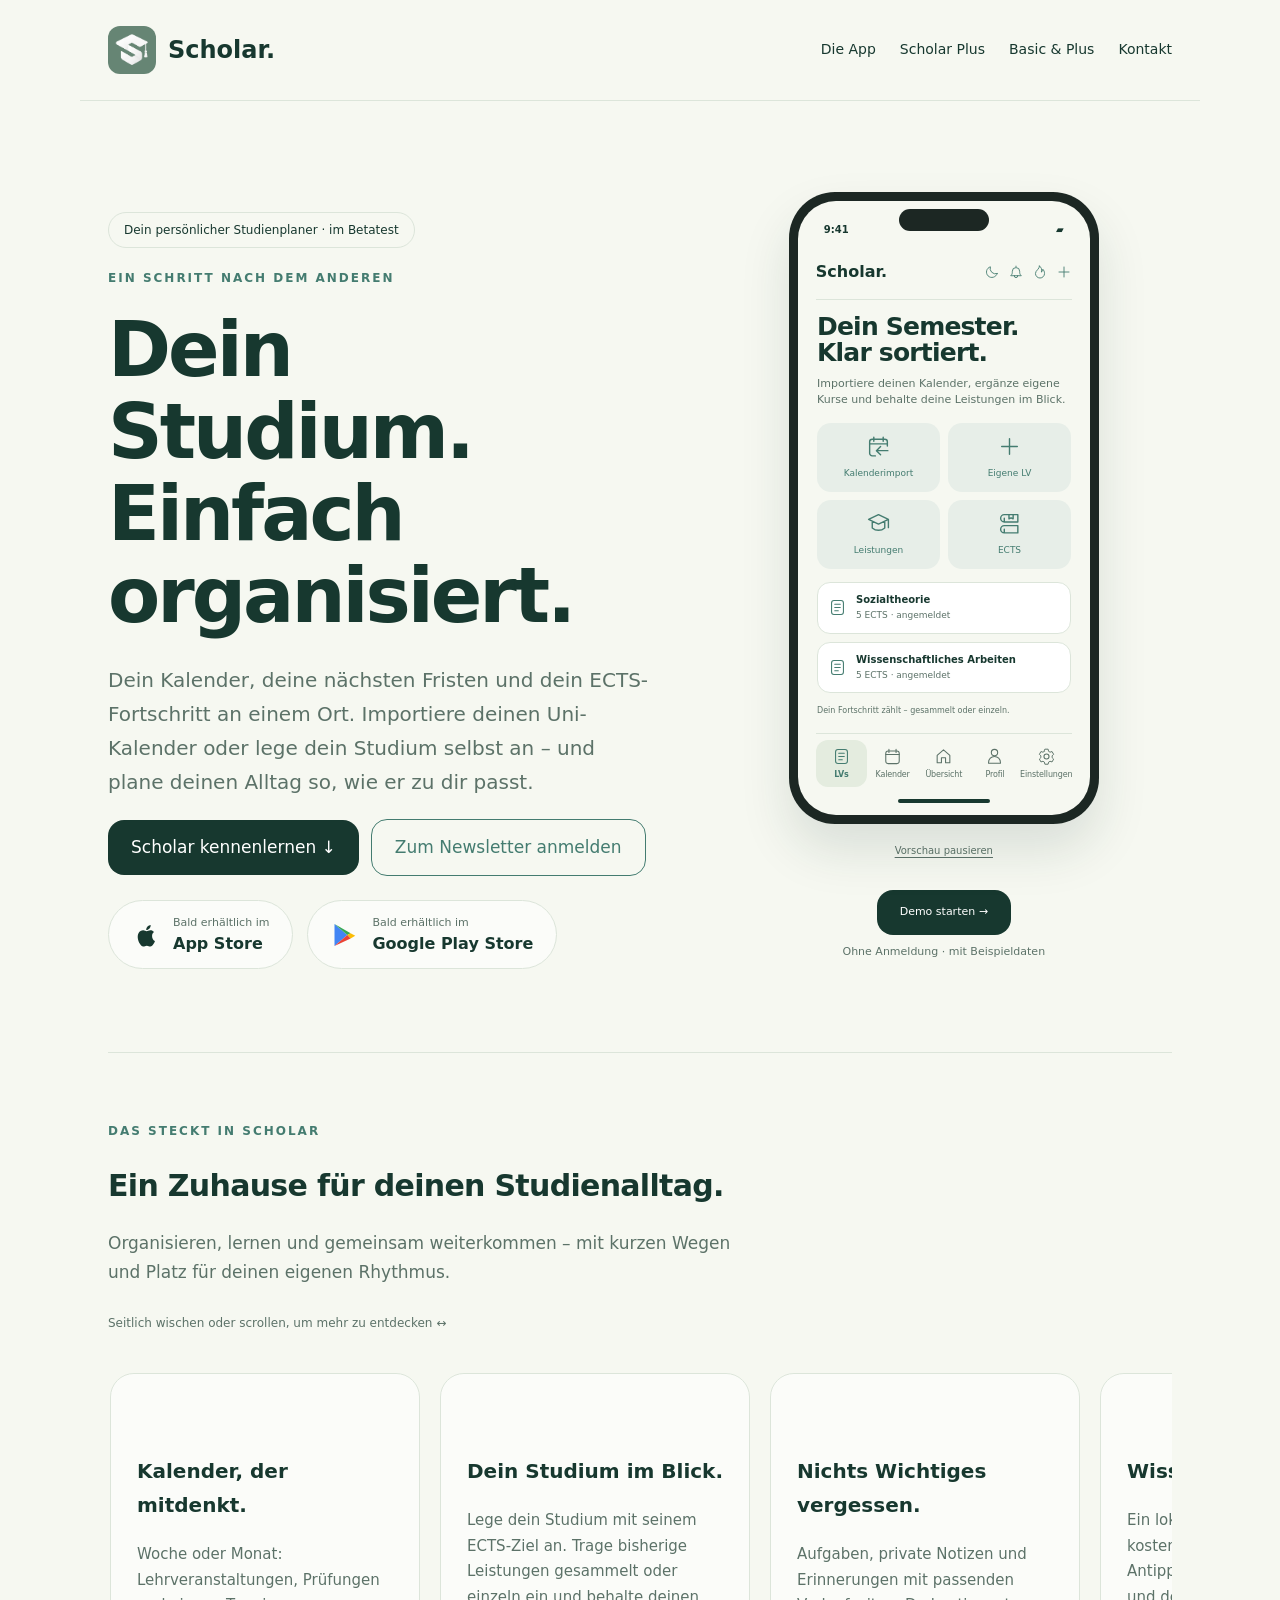
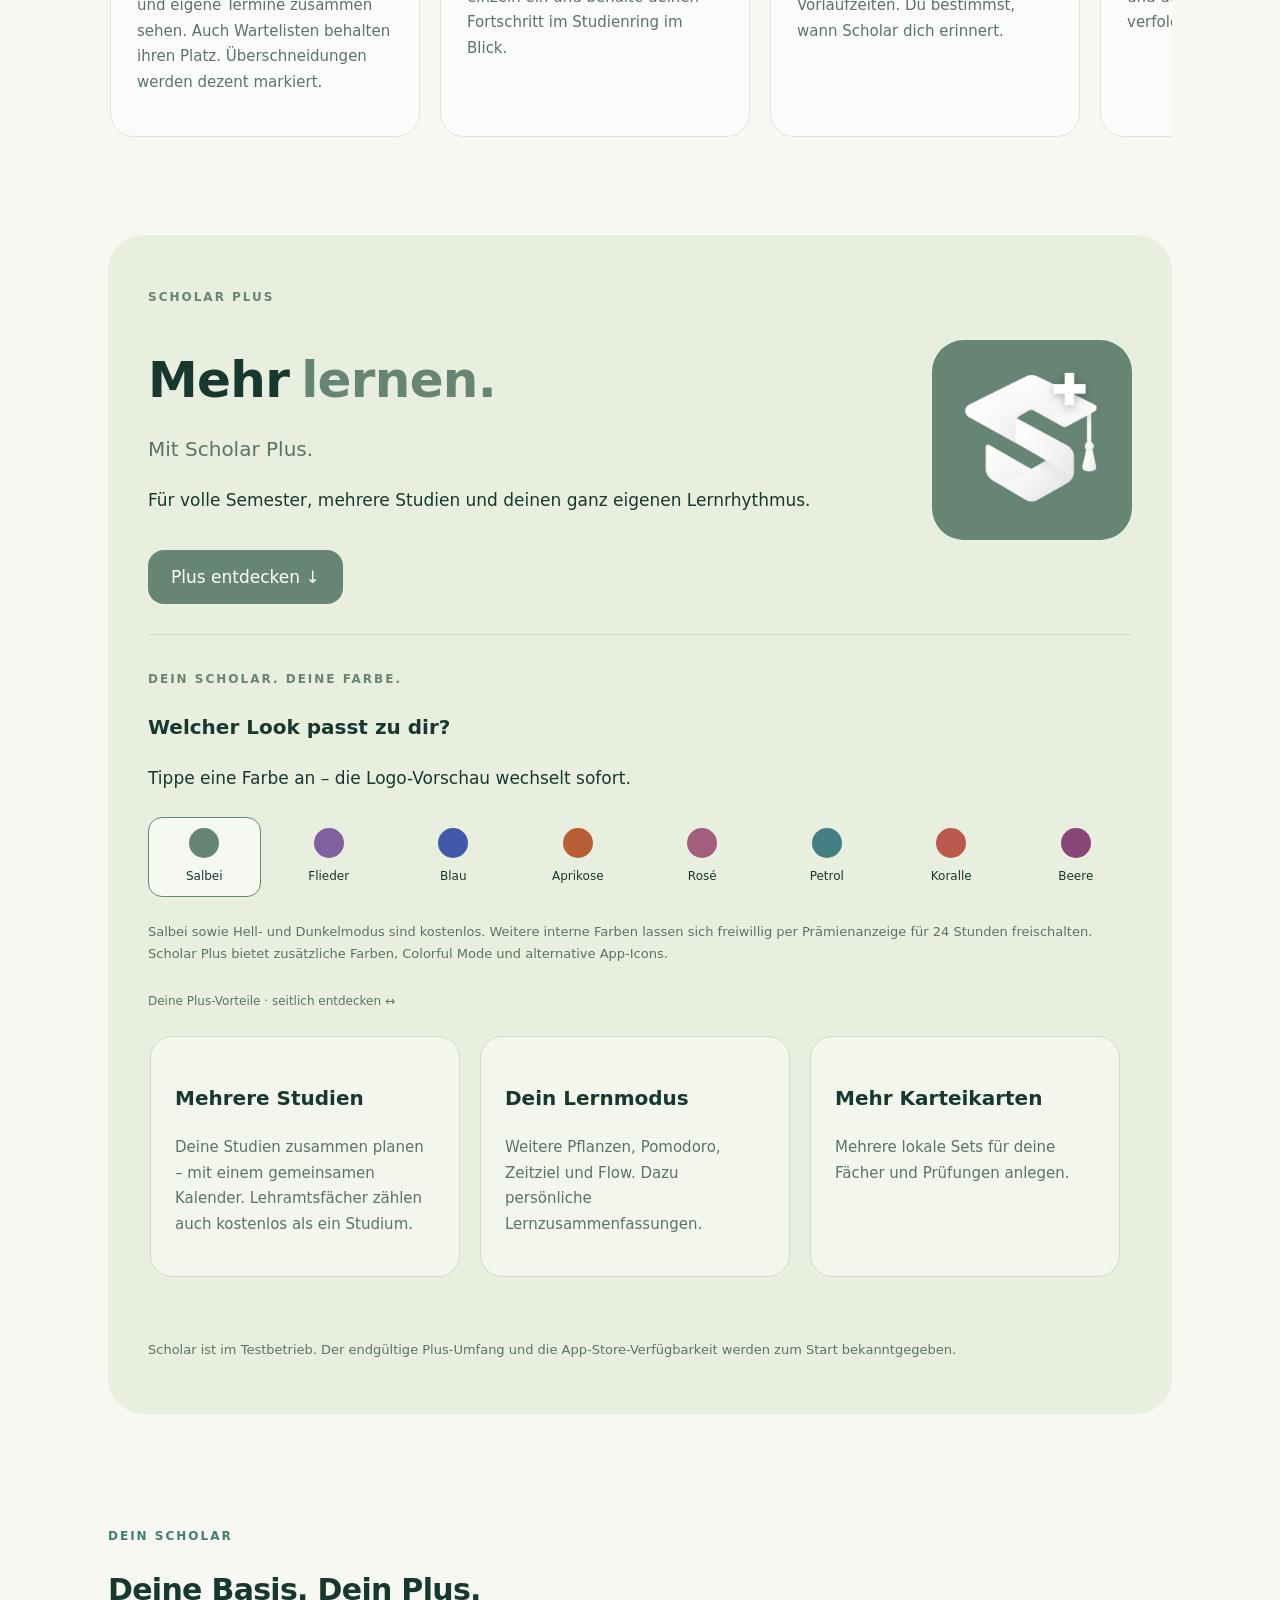
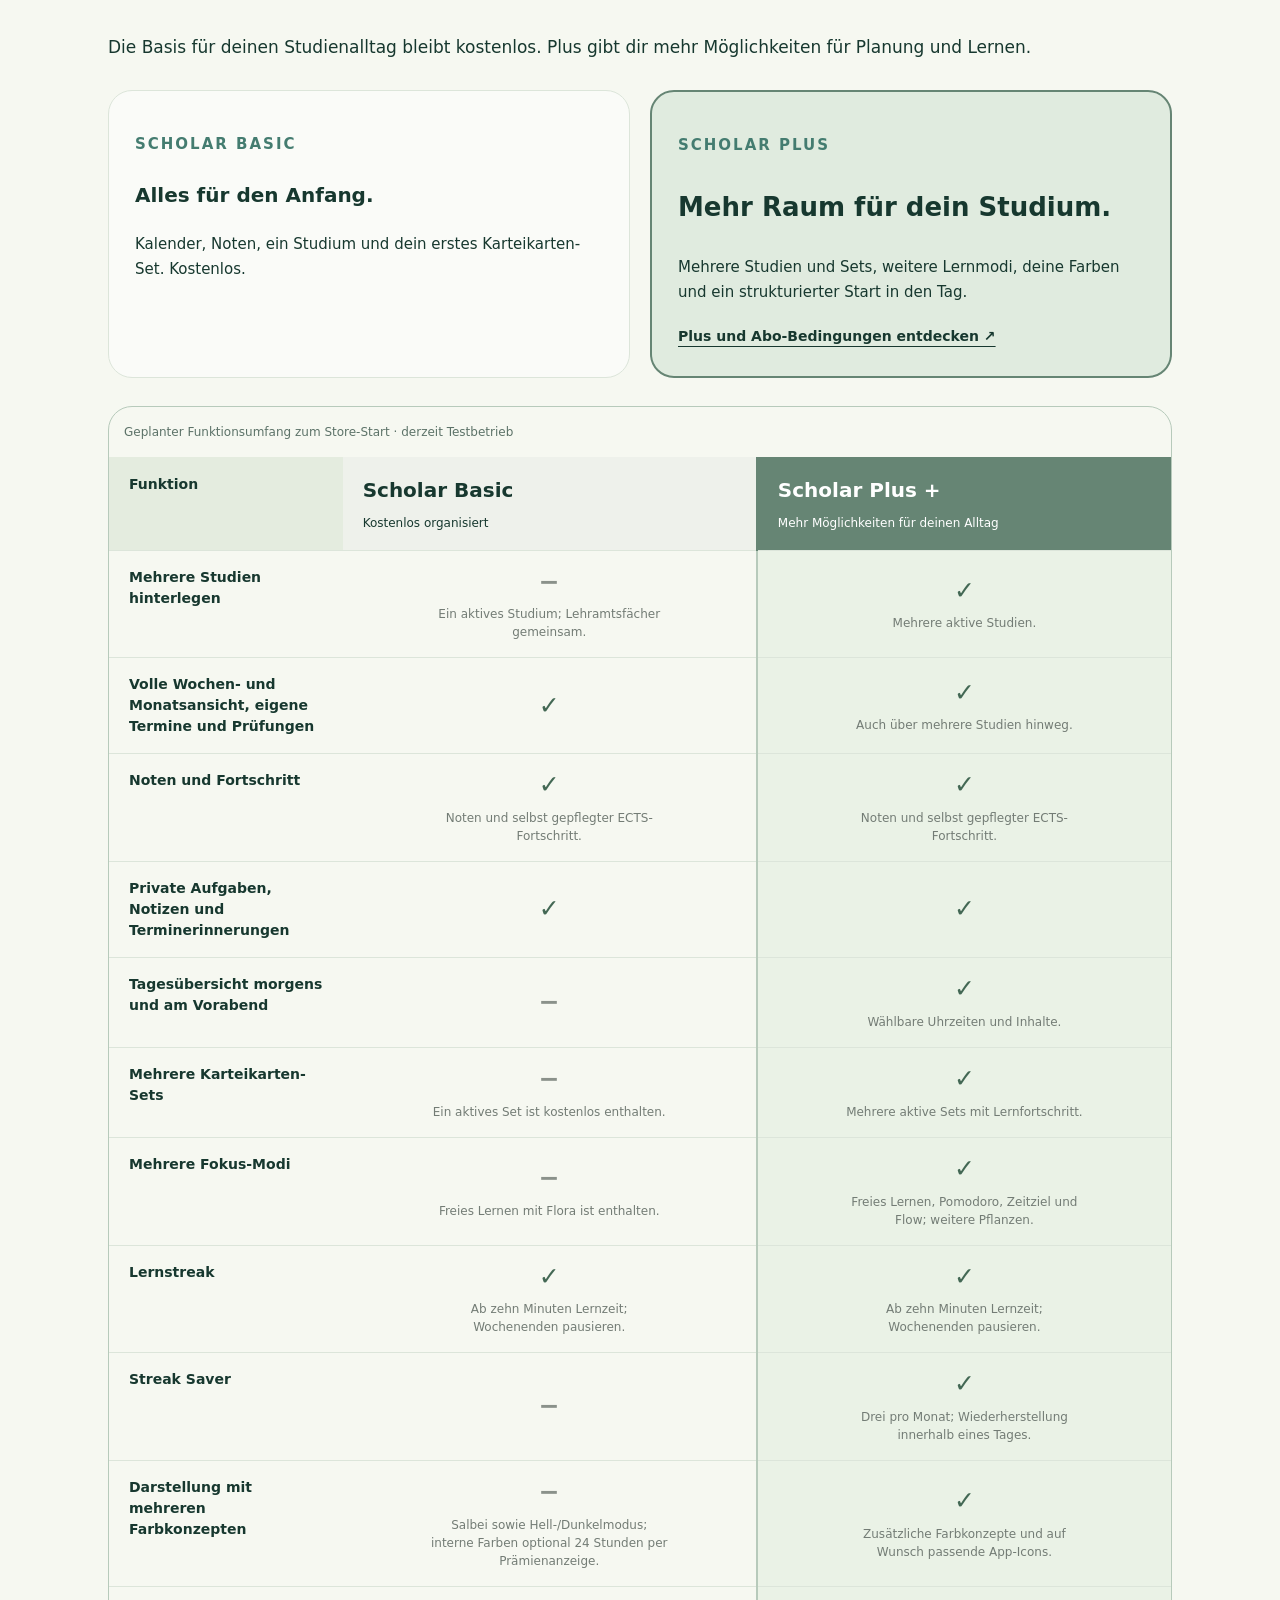
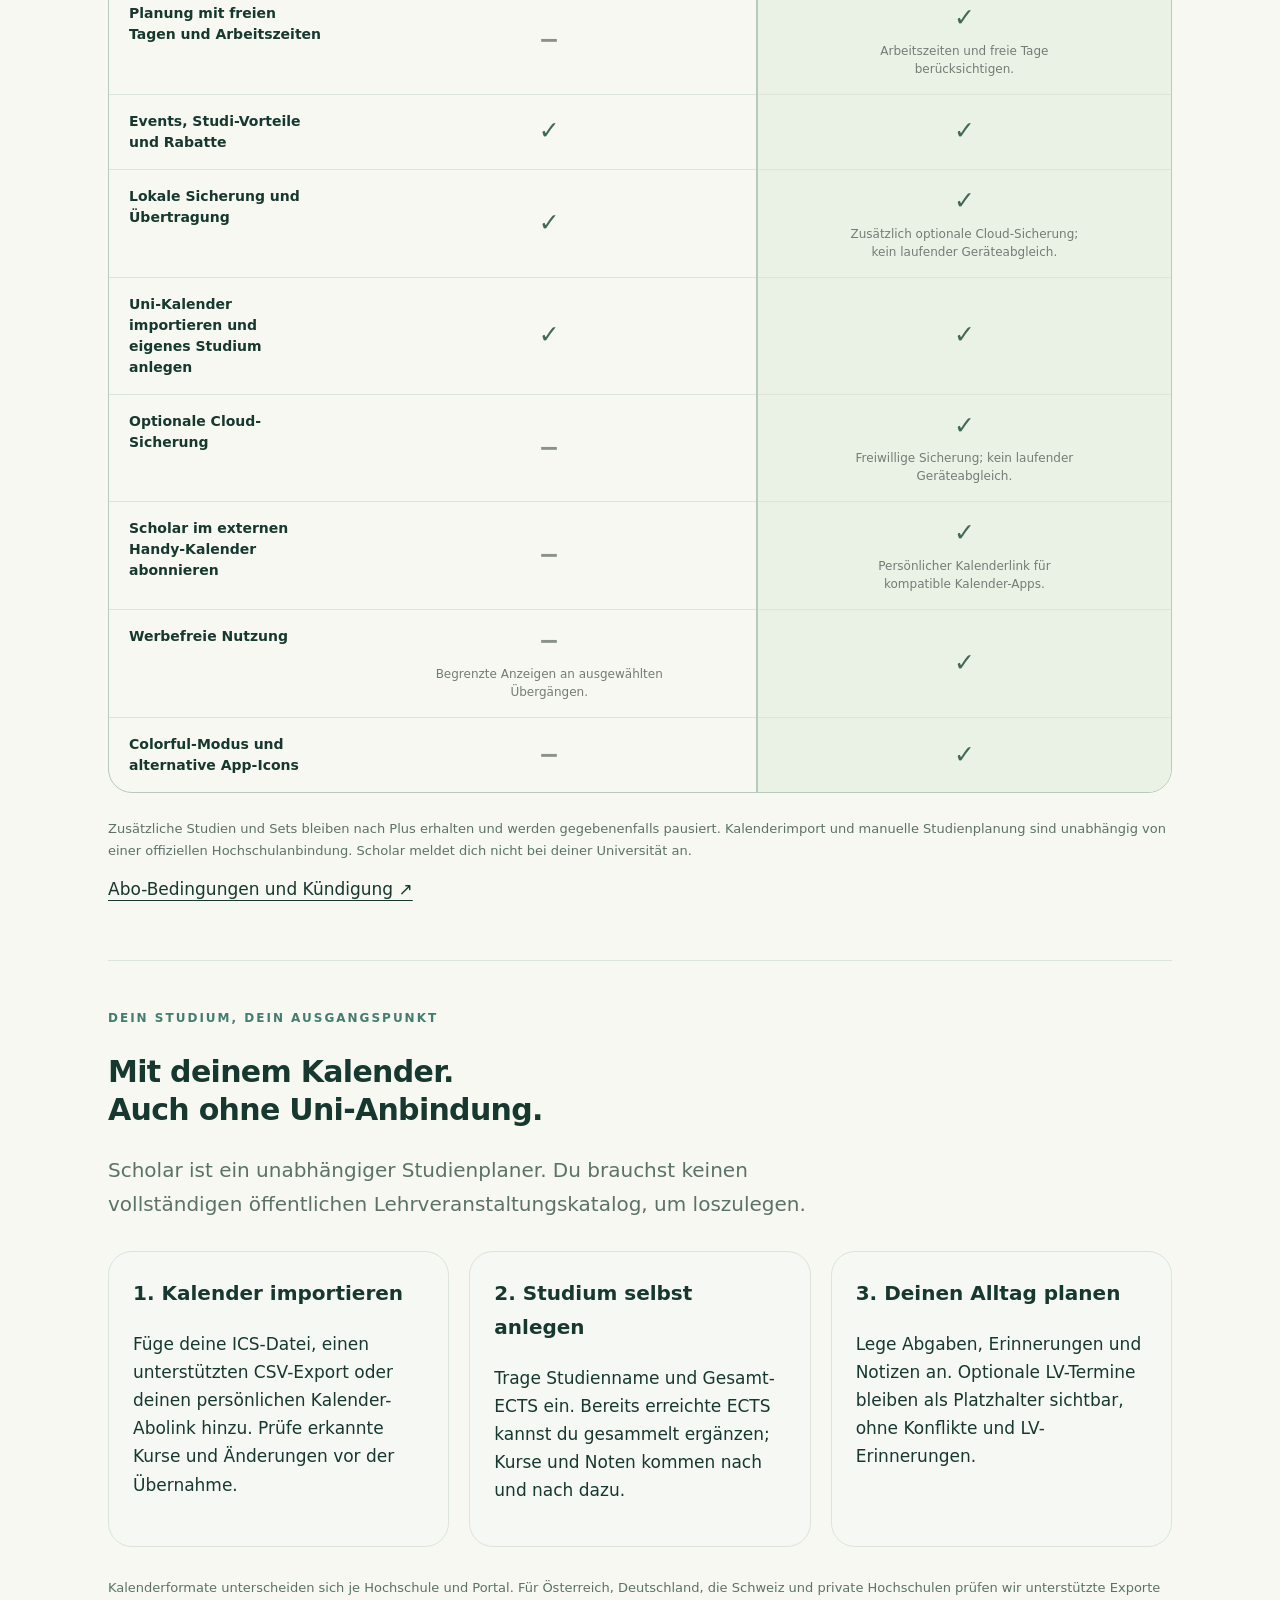
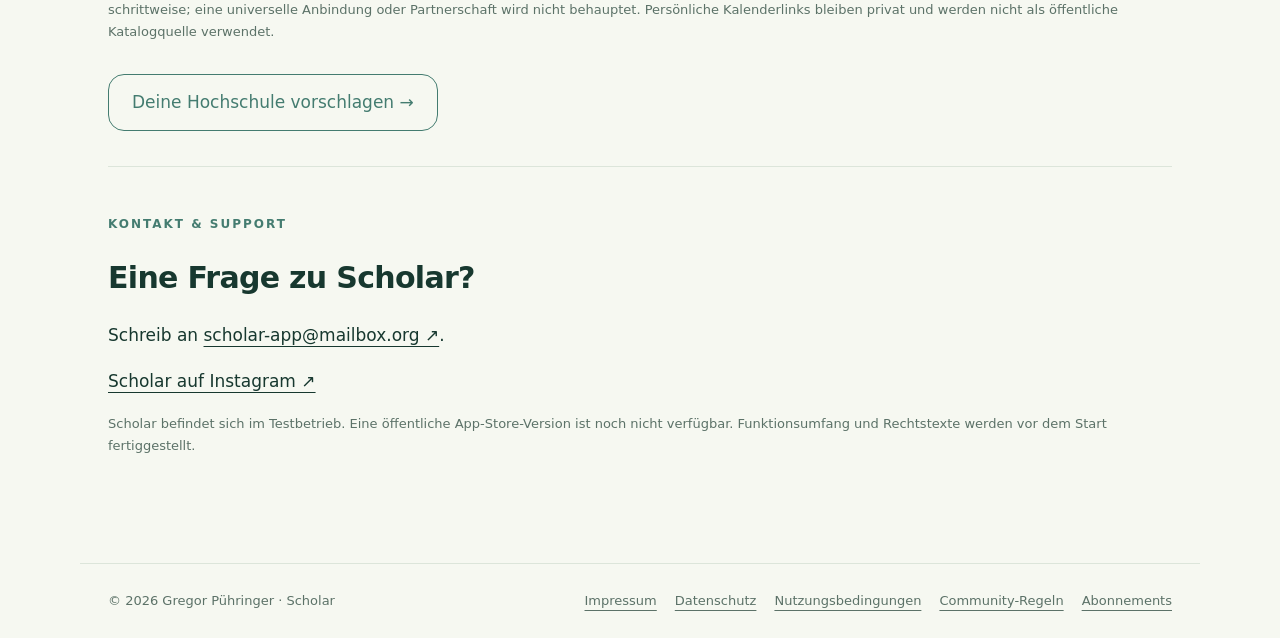
==== commit 82bc643c: "Add five-view animated Scholar homepage showcase Show LVs, calendar, overview, profile and settings " ====
--- a/index.html
+++ b/index.html
@@ -1 +1,52 @@
-<!doctype html><html lang="de"><head><meta charset="utf-8"><meta name="viewport" content="width=device-width,initial-scale=1"><meta name="description" content="Scholar organisiert deinen Studienalltag: privater Uni-Kalenderimport, Abgaben, Erinnerungen, ECTS-Fortschritt und Fokus. Auch mit selbst angelegtem Studium."><title>Dein Studium. Dein Rhythmus. · Scholar</title><link rel="icon" type="image/png" href="assets/favicon-current.png?v=4"><link rel="stylesheet" href="assets/style.css?v=20261104-planner"></head><body><header><a class="brand" href="index.html"><img src="assets/icon.png" alt="">Scholar.</a><nav aria-label="Hauptnavigation"><a href="index.html#funktionen">Die App</a><a href="#plus">Scholar Plus</a><a href="#vergleich">Basic &amp; Plus</a><a href="index.html#kontakt">Kontakt</a></nav></header><main><section class="hero"><div><span class="pill">Dein persönlicher Studienplaner · im Betatest</span><p class="eyebrow">Ein Schritt nach dem anderen</p><h1>Dein Studium.<br>Einfach organisiert.</h1><p class="lead">Dein Kalender, deine nächsten Fristen und dein ECTS-Fortschritt an einem Ort. Importiere deinen Uni-Kalender oder lege dein Studium selbst an – und plane deinen Alltag so, wie er zu dir passt.</p><div class="hero-actions"><a class="button" href="#funktionen">Scholar kennenlernen ↓</a><a class="button secondary" href="newsletter.html">Zum Newsletter anmelden</a></div><div class="store-buttons" aria-label="App-Verfügbarkeit"><button type="button" class="store-button" disabled><svg class="store-logo" viewBox="0 0 24 24" aria-hidden="true"><path fill="currentColor" d="M17.2 12.6c0-2 1.6-3 1.7-3.1-1-1.4-2.5-1.6-3-1.6-1.3-.1-2.6.8-3.3.8-.7 0-1.8-.8-3-.8-1.6 0-3.1.9-3.9 2.3-1.7 2.9-.4 7.2 1.2 9.5.8 1.1 1.6 2.3 2.8 2.2 1.1 0 1.6-.7 3-.7s1.8.7 3 .7c1.2 0 1.9-1.1 2.7-2.2.9-1.3 1.3-2.5 1.3-2.6-.1 0-2.5-1-2.5-4.5zM15 6.4c.6-.8 1.1-1.9 1-3-.9.1-2 .6-2.7 1.4-.6.7-1.2 1.8-1.1 2.9 1 .1 2.1-.5 2.8-1.3z"/></svg><span><small>Bald erhältlich im</small><strong>App Store</strong></span></button><button type="button" class="store-button" disabled><svg class="store-logo" viewBox="0 0 24 24" aria-hidden="true"><path fill="#4285f4" d="M3 2.5 14 12 3 21.5z"/><path fill="#34a853" d="m3 2.5 13.8 7.9L14 12z"/><path fill="#fbbc04" d="m14 12 2.8-1.6 4 2.3-4 2.3z"/><path fill="#ea4335" d="m3 21.5 13.8-6.5L14 12z"/></svg><span><small>Bald erhältlich im</small><strong>Google Play Store</strong></span></button></div></div><div class="phone-showcase"><div class="phone" aria-label="Interaktive Illustration der Scholar-App"><div class="phone-island"></div><div class="phone-screen"><div class="phone-status"><span>9:41</span><span>▰</span></div><div class="phone-appbar"><strong>Scholar.</strong><div class="phone-actions"><span class="phone-action" style="--icon:url(assets/moon.png)" aria-hidden="true"></span><span class="phone-action" style="--icon:url(assets/bell.png)" aria-hidden="true"></span><span class="phone-action" style="--icon:url(assets/flame.png)" aria-hidden="true"></span><span class="phone-action" style="--icon:url(assets/plus.png)" aria-hidden="true"></span></div></div><div class="phone-view" data-phone-view="home"><p class="eyebrow">Deine Übersicht</p><h3>Hallo, du.</h3><p class="phone-subtitle">Ein guter Tag für kleine Schritte.</p><div class="ring"><span><b>65%</b><small>Dein Studium</small></span></div><div class="agenda"><small>Heute · 10:00–11:30</small><strong>Deine Lehrveranstaltung</strong><small>Hörsaal · im Kalender ansehen</small></div><div class="agenda"><small>Deine nächste Frist</small><strong>Seminararbeit · noch 3 Tage</strong><div class="mini-progress"><span></span></div></div></div><div class="phone-view" data-phone-view="calendar" hidden><p class="eyebrow">Dein Kalender</p><h3>Alles an einem Ort.</h3><div class="mini-week"><span>Mo</span><span>Di</span><span>Mi</span><span>Do</span><span>Fr</span></div><div class="agenda"><small>09:00–10:30 · Lehrveranstaltung</small><strong>Raum für neue Ideen</strong></div><div class="agenda"><small>14:00 · Prüfung</small><strong>Du bist vorbereitet.</strong></div><div class="agenda"><small>18:00 · Eigener Termin</small><strong>Zeit für dich</strong></div></div><div class="phone-view" data-phone-view="learn" hidden><p class="eyebrow">Deine Lernzeit</p><h3>Schritt für Schritt.</h3><div class="learning-illustration"><span class="feature-icon" style="--icon:url(assets/focus.png)" aria-hidden="true"></span></div><div class="agenda"><small>Freies Lernen</small><strong>Mit Flora dranbleiben.</strong></div><div class="agenda"><small>Deine Karteikarten</small><strong>Wissen wiederholen.</strong></div><div class="agenda"><small>Dein Lernstreak</small><strong>Jeder Lerntag zählt.</strong></div></div><div class="phone-tabs" role="group" aria-label="App-Vorschau auswählen"><button data-phone-tab="home" aria-pressed="true">Übersicht</button><button data-phone-tab="calendar" aria-pressed="false">Kalender</button><button data-phone-tab="learn" aria-pressed="false">Lernen</button></div><div class="phone-homebar"></div></div></div><p class="example"><a class="button" href="demo.html">Demo starten →</a><br>Ohne Anmeldung · mit Beispieldaten</p></div></section><section id="funktionen" class="feature-section"><p class="eyebrow">Das steckt in Scholar</p><h2>Ein Zuhause für deinen Studienalltag.</h2><p class="section-intro">Organisieren, lernen und gemeinsam weiterkommen – mit kurzen Wegen und Platz für deinen eigenen Rhythmus.</p><p class="scroll-hint">Seitlich wischen oder scrollen, um mehr zu entdecken ↔</p><div class="feature-grid horizontal-cards" tabindex="0" aria-label="Scholar-Funktionen, seitlich scrollbar"><article><span class="feature-icon" style="--icon:url(assets/calendar.png)" aria-hidden="true"></span><h3>Kalender, der mitdenkt.</h3><p>Woche oder Monat: Lehrveranstaltungen, Prüfungen und eigene Termine zusammen sehen. Auch Wartelisten behalten ihren Platz. Überschneidungen werden dezent markiert.</p></article><article><span class="feature-icon" style="--icon:url(assets/target.svg)" aria-hidden="true"></span><h3>Dein Studium im Blick.</h3><p>Lege dein Studium mit seinem ECTS-Ziel an. Trage bisherige Leistungen gesammelt oder einzeln ein und behalte deinen Fortschritt im Studienring im Blick.</p></article><article><span class="feature-icon" style="--icon:url(assets/clock.svg)" aria-hidden="true"></span><h3>Nichts Wichtiges vergessen.</h3><p>Aufgaben, private Notizen und Erinnerungen mit passenden Vorlaufzeiten. Du bestimmst, wann Scholar dich erinnert.</p></article><article><span class="feature-icon" style="--icon:url(assets/flashcards.svg)" aria-hidden="true"></span><h3>Wissen, das bleibt.</h3><p>Ein lokales Karteikarten-Set kostenlos anlegen. Karten durch Antippen umdrehen, wiederholen und deinen Lernfortschritt verfolgen.</p></article><article><span class="feature-icon" style="--icon:url(assets/focus.png)" aria-hidden="true"></span><h3>Kleine Pflanze. Große Schritte.</h3><p>Kostenlos frei lernen mit Flora. Ab zehn Minuten Lernzeit zählt dein Tag für den Lernstreak. Wochenenden pausieren ihn, wenn du nicht lernst.</p></article><article><span class="feature-icon" style="--icon:url(assets/community.png)" aria-hidden="true"></span><h3>Gemeinsam weiterkommen.</h3><p>Tausche dich in Studienforen aus, stelle Fragen und finde Antworten. Deine persönliche Planung bleibt unabhängig davon.</p></article><article><span class="feature-icon" style="--icon:url(assets/discover.png)" aria-hidden="true"></span><h3>Mehr als Vorlesungen.</h3><p>In Wien Events, Studi-Vorteile und Rabatte entdecken. Kategorien helfen beim Finden; Links führen direkt zum jeweiligen Angebot.</p></article><article><span class="feature-icon" style="--icon:url(assets/download.svg)" aria-hidden="true"></span><h3>Deine Daten bleiben bei dir.</h3><p>Persönliche Studien- und Lerndaten lokal sichern und auf ein anderes Gerät übertragen. Account und gemeinsame Community-Daten liegen online.</p></article></div></section><section id="plus" class="plus-section"><div class="plus-intro"><div><p class="eyebrow">Scholar Plus</p><h2 class="rotating-heading">Mehr <span class="word-window" aria-hidden="true"><span class="word-track"><span>lernen.</span><span>planen.</span><span>Fokus.</span><span>Überblick.</span><span>Farbe.</span><span>Freiraum.</span><span>Struktur.</span><span>Motivation.</span><span>Möglichkeiten.</span><span>Lernzeit.</span><span>Organisation.</span><span>Fortschritt.</span><span>lernen.</span></span></span><span class="sr-only">lernen, planen, Fokus, Überblick, Farbe, Freiraum, Struktur, Motivation, Möglichkeiten, Lernzeit, Organisation und Fortschritt.</span></h2><p class="lead">Mit Scholar Plus.</p><p>Für volle Semester, mehrere Studien und deinen ganz eigenen Lernrhythmus.</p><a class="button" href="#plus-vorteile">Plus entdecken ↓</a></div><img class="plus-logo" src="assets/Scholar_sage_plus.png" alt="Scholar-Plus-Logo" width="200" height="200"></div><div class="color-showcase"><p class="eyebrow">Dein Scholar. Deine Farbe.</p><h3>Welcher Look passt zu dir?</h3><p>Tippe eine Farbe an – die Logo-Vorschau wechselt sofort.</p><div class="color-options"><button class="color-choice" data-color="sage" style="--swatch:#668574" aria-pressed="true"><span></span>Salbei</button><button class="color-choice" data-color="lilac" style="--swatch:#80619f" aria-pressed="false"><span></span>Flieder</button><button class="color-choice" data-color="blue" style="--swatch:#4059a8" aria-pressed="false"><span></span>Blau</button><button class="color-choice" data-color="orange" style="--swatch:#b85f38" aria-pressed="false"><span></span>Aprikose</button><button class="color-choice" data-color="rose" style="--swatch:#a45e7d" aria-pressed="false"><span></span>Rosé</button><button class="color-choice" data-color="teal" style="--swatch:#437f83" aria-pressed="false"><span></span>Petrol</button><button class="color-choice" data-color="coral" style="--swatch:#bc584d" aria-pressed="false"><span></span>Koralle</button><button class="color-choice" data-color="berry" style="--swatch:#884777" aria-pressed="false"><span></span>Beere</button></div><p class="footnote">Salbei sowie Hell- und Dunkelmodus sind kostenlos. Weitere interne Farben lassen sich freiwillig per Prämienanzeige für 24 Stunden freischalten. Scholar Plus bietet zusätzliche Farben, Colorful Mode und alternative App-Icons.</p></div><p class="scroll-hint">Deine Plus-Vorteile · seitlich entdecken ↔</p><div id="plus-vorteile" class="plus-grid horizontal-cards" tabindex="0" aria-label="Plus-Vorteile, seitlich scrollbar"><article><h3>Mehrere Studien</h3><p>Deine Studien zusammen planen – mit einem gemeinsamen Kalender. Lehramtsfächer zählen auch kostenlos als ein Studium.</p></article><article><h3>Dein Lernmodus</h3><p>Weitere Pflanzen, Pomodoro, Zeitziel und Flow. Dazu persönliche Lernzusammenfassungen.</p></article><article><h3>Mehr Karteikarten</h3><p>Mehrere lokale Sets für deine Fächer und Prüfungen anlegen.</p></article><article><h3>Deine Farben</h3><p>Zusätzliche Farbkonzepte, Colorful-Modus und ein passendes App-Icon auf unterstützten Geräten.</p></article><article><h3>Mehr Freiraum</h3><p>Arbeitszeiten und freie Tage berücksichtigen. Platz für Arbeit, Lernen und Pausen.</p></article><article><h3>Gut in den Tag</h3><p>Morgens und am Vorabend eine Übersicht zu deinen gewählten Kategorien erhalten.</p></article><article><h3>Streak retten</h3><p>Drei Streak Saver pro Monat. Einen nach einem verpassten Tag erloschenen Streak wieder anzünden.</p></article></div><p class="footnote">Scholar ist im Testbetrieb. Der endgültige Plus-Umfang und die App-Store-Verfügbarkeit werden zum Start bekanntgegeben.</p></section><section id="vergleich" class="comparison"><p class="eyebrow">Dein Scholar</p><h2>Deine Basis. Dein Plus.</h2><p>Die Basis für deinen Studienalltag bleibt kostenlos. Plus gibt dir mehr Möglichkeiten für Planung und Lernen.</p><div class="plan-intro"><article class="basic-plan"><p class="eyebrow">Scholar Basic</p><h3>Alles für den Anfang.</h3><p>Kalender, Noten, ein Studium und dein erstes Karteikarten-Set. Kostenlos.</p></article><article class="plus-plan"><p class="eyebrow">Scholar Plus</p><h3>Mehr Raum für dein Studium.</h3><p>Mehrere Studien und Sets, weitere Lernmodi, deine Farben und ein strukturierter Start in den Tag.</p><a href="abonnements.html">Plus und Abo-Bedingungen entdecken ↗</a></article></div><div class="comparison-scroll" tabindex="0" aria-label="Funktionsvergleich, horizontal scrollbar"><table><caption>Geplanter Funktionsumfang zum Store-Start · derzeit Testbetrieb</caption><thead><tr><th scope="col">Funktion</th><th scope="col" class="basic-column"><span class="plan-label">Scholar Basic</span><small>Kostenlos organisiert</small></th><th scope="col" class="plus-column"><span class="plan-label">Scholar Plus <span aria-hidden="true">+</span></span><small>Mehr Möglichkeiten für deinen Alltag</small></th></tr></thead><tbody><tr><th scope="row">Mehrere Studien hinterlegen</th><td><span class="comparison-mark excluded" aria-label="Nicht enthalten">−</span><small class="comparison-note">Ein aktives Studium; Lehramtsfächer gemeinsam.</small></td><td><span class="comparison-mark included" aria-label="Enthalten">✓</span><small class="comparison-note">Mehrere aktive Studien.</small></td></tr><tr><th scope="row">Volle Wochen- und Monatsansicht, eigene Termine und Prüfungen</th><td><span class="comparison-mark included" aria-label="Enthalten">✓</span></td><td><span class="comparison-mark included" aria-label="Enthalten">✓</span><small class="comparison-note">Auch über mehrere Studien hinweg.</small></td></tr><tr><th scope="row">Noten und Fortschritt</th><td><span class="comparison-mark included" aria-label="Enthalten">✓</span><small class="comparison-note">Noten und selbst gepflegter ECTS-Fortschritt.</small></td><td><span class="comparison-mark included" aria-label="Enthalten">✓</span><small class="comparison-note">Noten und selbst gepflegter ECTS-Fortschritt.</small></td></tr><tr><th scope="row">Private Aufgaben, Notizen und Terminerinnerungen</th><td><span class="comparison-mark included" aria-label="Enthalten">✓</span></td><td><span class="comparison-mark included" aria-label="Enthalten">✓</span></td></tr><tr><th scope="row">Tagesübersicht morgens und am Vorabend</th><td><span class="comparison-mark excluded" aria-label="Nicht enthalten">−</span></td><td><span class="comparison-mark included" aria-label="Enthalten">✓</span><small class="comparison-note">Wählbare Uhrzeiten und Inhalte.</small></td></tr><tr><th scope="row">Mehrere Karteikarten-Sets</th><td><span class="comparison-mark excluded" aria-label="Nicht enthalten">−</span><small class="comparison-note">Ein aktives Set ist kostenlos enthalten.</small></td><td><span class="comparison-mark included" aria-label="Enthalten">✓</span><small class="comparison-note">Mehrere aktive Sets mit Lernfortschritt.</small></td></tr><tr><th scope="row">Mehrere Fokus-Modi</th><td><span class="comparison-mark excluded" aria-label="Nicht enthalten">−</span><small class="comparison-note">Freies Lernen mit Flora ist enthalten.</small></td><td><span class="comparison-mark included" aria-label="Enthalten">✓</span><small class="comparison-note">Freies Lernen, Pomodoro, Zeitziel und Flow; weitere Pflanzen.</small></td></tr><tr><th scope="row">Lernstreak</th><td><span class="comparison-mark included" aria-label="Enthalten">✓</span><small class="comparison-note">Ab zehn Minuten Lernzeit; Wochenenden pausieren.</small></td><td><span class="comparison-mark included" aria-label="Enthalten">✓</span><small class="comparison-note">Ab zehn Minuten Lernzeit; Wochenenden pausieren.</small></td></tr><tr><th scope="row">Streak Saver</th><td><span class="comparison-mark excluded" aria-label="Nicht enthalten">−</span></td><td><span class="comparison-mark included" aria-label="Enthalten">✓</span><small class="comparison-note">Drei pro Monat; Wiederherstellung innerhalb eines Tages.</small></td></tr><tr><th scope="row">Darstellung mit mehreren Farbkonzepten</th><td><span class="comparison-mark excluded" aria-label="Nicht enthalten">−</span><small class="comparison-note">Salbei sowie Hell-/Dunkelmodus; interne Farben optional 24 Stunden per Prämienanzeige.</small></td><td><span class="comparison-mark included" aria-label="Enthalten">✓</span><small class="comparison-note">Zusätzliche Farbkonzepte und auf Wunsch passende App-Icons.</small></td></tr><tr><th scope="row">Planung mit freien Tagen und Arbeitszeiten</th><td><span class="comparison-mark excluded" aria-label="Nicht enthalten">−</span></td><td><span class="comparison-mark included" aria-label="Enthalten">✓</span><small class="comparison-note">Arbeitszeiten und freie Tage berücksichtigen.</small></td></tr><tr><th scope="row">Events, Studi-Vorteile und Rabatte</th><td><span class="comparison-mark included" aria-label="Enthalten">✓</span></td><td><span class="comparison-mark included" aria-label="Enthalten">✓</span></td></tr><tr><th scope="row">Lokale Sicherung und Übertragung</th><td><span class="comparison-mark included" aria-label="Enthalten">✓</span></td><td><span class="comparison-mark included" aria-label="Enthalten">✓</span><small class="comparison-note">Zusätzlich optionale Cloud-Sicherung; kein laufender Geräteabgleich.</small></td></tr><tr><th scope="row">Uni-Kalender importieren und eigenes Studium anlegen</th><td><span class="comparison-mark included" aria-label="Enthalten">✓</span></td><td><span class="comparison-mark included" aria-label="Enthalten">✓</span></td></tr><tr><th scope="row">Optionale Cloud-Sicherung</th><td><span class="comparison-mark excluded" aria-label="Nicht enthalten">−</span></td><td><span class="comparison-mark included" aria-label="Enthalten">✓</span><small class="comparison-note">Freiwillige Sicherung; kein laufender Geräteabgleich.</small></td></tr><tr><th scope="row">Scholar im externen Handy-Kalender abonnieren</th><td><span class="comparison-mark excluded" aria-label="Nicht enthalten">−</span></td><td><span class="comparison-mark included" aria-label="Enthalten">✓</span><small class="comparison-note">Persönlicher Kalenderlink für kompatible Kalender-Apps.</small></td></tr><tr><th scope="row">Werbefreie Nutzung</th><td><span class="comparison-mark excluded" aria-label="Nicht enthalten">−</span><small class="comparison-note">Begrenzte Anzeigen an ausgewählten Übergängen.</small></td><td><span class="comparison-mark included" aria-label="Enthalten">✓</span></td></tr><tr><th scope="row">Colorful-Modus und alternative App-Icons</th><td><span class="comparison-mark excluded" aria-label="Nicht enthalten">−</span></td><td><span class="comparison-mark included" aria-label="Enthalten">✓</span></td></tr></tbody></table></div><p class="footnote">Zusätzliche Studien und Sets bleiben nach Plus erhalten und werden gegebenenfalls pausiert. Kalenderimport und manuelle Studienplanung sind unabhängig von einer offiziellen Hochschulanbindung. Scholar meldet dich nicht bei deiner Universität an.</p><a href="abonnements.html">Abo-Bedingungen und Kündigung ↗</a></section><section id="hochschulen" class="institutions"><p class="eyebrow">Dein Studium, dein Ausgangspunkt</p><h2>Mit deinem Kalender.<br>Auch ohne Uni-Anbindung.</h2><p class="lead">Scholar ist ein unabhängiger Studienplaner. Du brauchst keinen vollständigen öffentlichen Lehrveranstaltungskatalog, um loszulegen.</p><div class="import-paths"><article class="feature-card"><h3>1. Kalender importieren</h3><p>Füge deine ICS-Datei, einen unterstützten CSV-Export oder deinen persönlichen Kalender-Abolink hinzu. Prüfe erkannte Kurse und Änderungen vor der Übernahme.</p></article><article class="feature-card"><h3>2. Studium selbst anlegen</h3><p>Trage Studienname und Gesamt-ECTS ein. Bereits erreichte ECTS kannst du gesammelt ergänzen; Kurse und Noten kommen nach und nach dazu.</p></article><article class="feature-card"><h3>3. Deinen Alltag planen</h3><p>Lege Abgaben, Erinnerungen und Notizen an. Optionale LV-Termine bleiben als Platzhalter sichtbar, ohne Konflikte und LV-Erinnerungen.</p></article></div><p class="footnote">Kalenderformate unterscheiden sich je Hochschule und Portal. Für Österreich, Deutschland, die Schweiz und private Hochschulen prüfen wir unterstützte Exporte schrittweise; eine universelle Anbindung oder Partnerschaft wird nicht behauptet. Persönliche Kalenderlinks bleiben privat und werden nicht als öffentliche Katalogquelle verwendet.</p><a class="button secondary" href="newsletter.html">Deine Hochschule vorschlagen →</a></section><section id="kontakt" class="contact"><p class="eyebrow">Kontakt & Support</p><h2>Eine Frage zu Scholar?</h2><p>Schreib an <a href="mailto:scholar-app@mailbox.org">scholar-app@mailbox.org ↗</a>.</p><p><a href="https://www.instagram.com/scholar.studentapp/" target="_blank" rel="noopener noreferrer">Scholar auf Instagram ↗</a></p><p class="footnote">Scholar befindet sich im Testbetrieb. Eine öffentliche App-Store-Version ist noch nicht verfügbar. Funktionsumfang und Rechtstexte werden vor dem Start fertiggestellt.</p></section></main><footer><span>© 2026 Gregor Pühringer · Scholar</span><div><a href="impressum.html">Impressum</a><a href="datenschutz.html">Datenschutz</a><a href="nutzungsbedingungen.html">Nutzungsbedingungen</a><a href="community.html">Community-Regeln</a><a href="abonnements.html">Abonnements</a></div></footer><script src="assets/site.js?v=20261104-planner" defer></script></body></html>
+<!doctype html><html lang="de"><head><meta charset="utf-8"><meta name="viewport" content="width=device-width,initial-scale=1"><meta name="description" content="Scholar organisiert deinen Studienalltag: privater Uni-Kalenderimport, Abgaben, Erinnerungen, ECTS-Fortschritt und Fokus. Auch mit selbst angelegtem Studium."><title>Dein Studium. Dein Rhythmus. · Scholar</title><link rel="icon" type="image/png" href="assets/favicon-current.png?v=4"><link rel="stylesheet" href="assets/style.css?v=20261104-planner"><style id="phone-showcase-style">.phone-gallery{flex:1;min-height:0;overflow:hidden;padding-top:14px;touch-action:pan-y}.phone-gallery-track{display:flex;width:100%;height:100%;transition:transform 520ms cubic-bezier(.22,.7,.22,1);will-change:transform}.showcase-slide{flex:0 0 100%;min-width:0;padding:0 1px;box-sizing:border-box;overflow:hidden}.showcase-slide h3{font-size:25px;letter-spacing:-.8px;line-height:1.05;margin:0 0 9px;font-weight:750}.showcase-copy{font-size:11px;line-height:1.5;color:var(--muted);margin:0 0 14px;min-height:49px}.showcase-slide h4{font-size:10px;margin:10px 0 7px}.showcase-item{display:flex;align-items:center;gap:9px;background:#fff;border:1px solid var(--line);border-radius:13px;padding:10px;margin:8px 0 0;min-height:48px;box-sizing:border-box}.showcase-item>svg{width:19px;height:19px;flex:none;color:var(--accent)}.showcase-item>div{min-width:0;flex:1}.showcase-item strong{display:block;font-size:10px;line-height:1.4}.showcase-item small{display:block;color:var(--muted);font-size:9px;line-height:1.5;margin-top:2px}.showcase-tools{display:grid;grid-template-columns:repeat(2,1fr);gap:8px;margin-bottom:13px}.showcase-tools>div,.showcase-shortcuts>div{display:flex;flex-direction:column;align-items:center;justify-content:center;gap:7px;background:#e7eee8;border-radius:14px;padding:11px 5px;font-size:9px;min-width:0;color:var(--accent)}.showcase-tools svg{width:25px;height:25px}.showcase-shortcuts{display:grid;grid-template-columns:repeat(3,1fr);gap:7px;margin-top:15px}.showcase-shortcuts svg{width:21px;height:21px}.showcase-dashboard{display:grid;grid-template-columns:90px minmax(0,1fr);gap:14px;align-items:center}.showcase-dashboard>div:first-child{text-align:center}.showcase-ring{width:78px;height:78px;display:grid;place-items:center;border-radius:50%;background:conic-gradient(var(--accent) 0 35%,#e3e9e2 35%);margin:0 auto 7px;position:relative}.showcase-ring:before{content:'';position:absolute;inset:7px;border-radius:50%;background:var(--bg)}.showcase-ring b{position:relative;font-size:21px;letter-spacing:-1px}.showcase-dashboard>div>strong{font-size:9px;display:block}.showcase-dashboard>div>small{font-size:8px;display:block;color:var(--muted);margin-top:2px}.showcase-dashboard h4{margin:0 0 7px}.showcase-deadline{background:#fff;border:1px solid var(--line);border-radius:12px;padding:9px;margin:5px 0}.showcase-deadline strong{font-size:9px;display:block;line-height:1.4}.showcase-deadline small{display:block;font-size:8px;color:var(--accent);margin-top:4px}.showcase-next{margin-top:14px!important}.showcase-person{display:flex;gap:10px;align-items:center;padding:12px 0 9px}.showcase-person>span{display:grid;place-items:center;background:#e4ece4;color:var(--accent);width:45px;height:45px;border-radius:50%}.showcase-person svg{width:26px;height:26px}.showcase-person strong{display:block;font-size:16px}.showcase-person small{display:block;font-size:9px;color:var(--muted);margin-top:4px}.showcase-plus{color:var(--accent);font-weight:750;font-size:13px}.showcase-note{font-size:8px;line-height:1.5;color:var(--muted);margin-top:12px}.showcase-modes{display:grid;grid-template-columns:repeat(3,minmax(0,1fr));gap:6px}.showcase-modes>div{display:grid;justify-items:center;gap:6px;padding:11px 4px;border:1px solid var(--line);background:#fff;border-radius:13px;color:var(--accent);font-size:9px}.showcase-modes>div:first-child{background:#e5ede6;border-color:var(--accent)}.showcase-modes svg{width:24px;height:24px}.showcase-swatches{display:flex;gap:13px;margin:16px 0}.showcase-swatches i{width:21px;height:21px;border-radius:50%;border:3px solid #fff;box-shadow:0 0 0 1px var(--line)}.showcase-calendar{background:#fff;border:1px solid var(--line);border-radius:14px;padding:12px;margin-bottom:12px}.showcase-calendar>strong{display:block;font-size:11px;margin-bottom:10px}.showcase-weekdays,.showcase-days{display:grid;grid-template-columns:repeat(7,1fr);text-align:center;gap:4px}.showcase-weekdays{font-size:8px;color:var(--muted);margin-bottom:7px}.showcase-days{font-size:9px;grid-auto-rows:22px;align-items:center}.showcase-days span{width:22px;height:22px;display:grid;place-items:center;justify-self:center;border-radius:50%}.showcase-days .is-today{background:var(--accent);color:white;font-weight:700}.showcase-days .has-demo-event{background:#e8e3ef;color:#80619f}.phone-tabs{position:relative;display:grid!important;grid-template-columns:repeat(5,minmax(0,1fr));gap:0!important;padding:6px 0 0!important;isolation:isolate}.phone-tab-marker{position:absolute;left:0;top:6px;bottom:0;width:20%;border-radius:12px;background:#e4ecdf;z-index:-1;transition:transform 520ms cubic-bezier(.22,.7,.22,1)}.phone-tabs button{display:flex!important;flex-direction:column;justify-content:center;align-items:center;gap:4px;min-height:47px;font-size:8px!important;padding:7px 1px!important;background:transparent!important;line-height:1.25;letter-spacing:-.15px;outline-offset:2px}.phone-tabs button svg{width:19px;height:19px;color:var(--muted)}.phone-tabs button[aria-pressed=true] svg{color:var(--accent)}.phone-tabs button[aria-pressed=true]{color:var(--accent)!important;font-weight:700}.showcase-pause{border:0;background:none;color:var(--muted);font:inherit;font-size:10px;text-decoration:underline;text-underline-offset:3px;margin-top:14px;padding:4px 10px;cursor:pointer}.phone-showcase .example{margin-top:9px}.phone-showcase .example .button{margin-bottom:8px}@media(prefers-reduced-motion:reduce){.phone-gallery-track,.phone-tab-marker{transition:none!important}}
+
+.phone-actions svg{width:16px;height:16px;flex:none;color:var(--accent)}
+
+.showcase-copy{min-height:0}.showcase-shortcuts>div{padding-top:8px;padding-bottom:8px}.showcase-calendar{padding:9px;margin-bottom:8px}.showcase-days{grid-auto-rows:17px;gap:3px;font-size:8px}.showcase-days span{width:17px;height:17px}.showcase-slide[data-showcase-slide=calendar] .showcase-item{padding:8px;min-height:44px}
+</style></head><body><header><a class="brand" href="index.html"><img src="assets/icon.png" alt="">Scholar.</a><nav aria-label="Hauptnavigation"><a href="index.html#funktionen">Die App</a><a href="#plus">Scholar Plus</a><a href="#vergleich">Basic &amp; Plus</a><a href="index.html#kontakt">Kontakt</a></nav></header><main><section class="hero"><div><span class="pill">Dein persönlicher Studienplaner · im Betatest</span><p class="eyebrow">Ein Schritt nach dem anderen</p><h1>Dein Studium.<br>Einfach organisiert.</h1><p class="lead">Dein Kalender, deine nächsten Fristen und dein ECTS-Fortschritt an einem Ort. Importiere deinen Uni-Kalender oder lege dein Studium selbst an – und plane deinen Alltag so, wie er zu dir passt.</p><div class="hero-actions"><a class="button" href="#funktionen">Scholar kennenlernen ↓</a><a class="button secondary" href="newsletter.html">Zum Newsletter anmelden</a></div><div class="store-buttons" aria-label="App-Verfügbarkeit"><button type="button" class="store-button" disabled><svg class="store-logo" viewBox="0 0 24 24" aria-hidden="true"><path fill="currentColor" d="M17.2 12.6c0-2 1.6-3 1.7-3.1-1-1.4-2.5-1.6-3-1.6-1.3-.1-2.6.8-3.3.8-.7 0-1.8-.8-3-.8-1.6 0-3.1.9-3.9 2.3-1.7 2.9-.4 7.2 1.2 9.5.8 1.1 1.6 2.3 2.8 2.2 1.1 0 1.6-.7 3-.7s1.8.7 3 .7c1.2 0 1.9-1.1 2.7-2.2.9-1.3 1.3-2.5 1.3-2.6-.1 0-2.5-1-2.5-4.5zM15 6.4c.6-.8 1.1-1.9 1-3-.9.1-2 .6-2.7 1.4-.6.7-1.2 1.8-1.1 2.9 1 .1 2.1-.5 2.8-1.3z"/></svg><span><small>Bald erhältlich im</small><strong>App Store</strong></span></button><button type="button" class="store-button" disabled><svg class="store-logo" viewBox="0 0 24 24" aria-hidden="true"><path fill="#4285f4" d="M3 2.5 14 12 3 21.5z"/><path fill="#34a853" d="m3 2.5 13.8 7.9L14 12z"/><path fill="#fbbc04" d="m14 12 2.8-1.6 4 2.3-4 2.3z"/><path fill="#ea4335" d="m3 21.5 13.8-6.5L14 12z"/></svg><span><small>Bald erhältlich im</small><strong>Google Play Store</strong></span></button></div></div><div class="phone-showcase"><div class="phone" aria-label="Animierte Vorschau der Scholar-App"><div class="phone-island"></div><div class="phone-screen"><div class="phone-status"><span>9:41</span><span>▰</span></div><div class="phone-appbar"><strong>Scholar.</strong><div class="phone-actions"><svg aria-hidden="true" focusable="false" xmlns="http://www.w3.org/2000/svg" width="24" height="24" viewBox="0 0 24 24" fill="none" stroke="currentColor" stroke-width="1.35" stroke-linecap="round" stroke-linejoin="round"><path d="M19.8 14.4A8.1 8.1 0 0 1 9.6 4.2a8.2 8.2 0 1 0 10.2 10.2Z"/></svg>
+<svg aria-hidden="true" focusable="false" xmlns="http://www.w3.org/2000/svg" width="24" height="24" viewBox="0 0 24 24" fill="none" stroke="currentColor" stroke-width="1.35" stroke-linecap="round" stroke-linejoin="round"><path d="M4.5 17.2c2-1.8 2-3.7 2-6.3a5.5 5.5 0 0 1 11 0c0 2.6 0 4.5 2 6.3ZM9.5 17.3v.6a2.5 2.5 0 0 0 5 0v-.6M12 4v-.8"/></svg>
+<svg aria-hidden="true" focusable="false" xmlns="http://www.w3.org/2000/svg" width="24" height="24" viewBox="0 0 24 24" fill="none" stroke="currentColor" stroke-width="1.35" stroke-linecap="round" stroke-linejoin="round"><path d="M11.3 3.1c.2 4.4-6.1 6.6-6.1 11.1a6.8 6.8 0 0 0 13.6 0c0-2.5-1-4.8-2.6-6.3.1 2.1-.8 3.4-2.1 4.2 1.2-4.4-.2-6.7-2.8-9Z"/></svg>
+<svg aria-hidden="true" focusable="false" xmlns="http://www.w3.org/2000/svg" width="24" height="24" viewBox="0 0 24 24" fill="none" stroke="currentColor" stroke-width="1.35" stroke-linecap="round" stroke-linejoin="round"><path d="M12 4.5v15M4.5 12h15"/></svg>
+</div></div><div class="phone-gallery" aria-label="Scholar-Funktionen als Vorschau"><div class="phone-gallery-track"><section class="showcase-slide" data-showcase-slide="courses" aria-hidden="true" inert><h3>Dein Semester.<br>Klar sortiert.</h3><p class="showcase-copy">Importiere deinen Kalender, ergänze eigene Kurse und behalte deine Leistungen im Blick.</p><div class="showcase-tools"><div><svg aria-hidden="true" focusable="false" xmlns="http://www.w3.org/2000/svg" width="24" height="24" viewBox="0 0 24 24" fill="none" stroke="currentColor" stroke-width="1.35" stroke-linecap="round" stroke-linejoin="round"><path d="M9 21H6a2.5 2.5 0 0 1-2.5-2.5v-11A2.5 2.5 0 0 1 6 5h12a2.5 2.5 0 0 1 2.5 2.5v4M7.5 3v4M16.5 3v4M3.5 9.5h17M21 16H10m4-4-4 4 4 4"/></svg>
+<span>Kalenderimport</span></div><div><svg aria-hidden="true" focusable="false" xmlns="http://www.w3.org/2000/svg" width="24" height="24" viewBox="0 0 24 24" fill="none" stroke="currentColor" stroke-width="1.35" stroke-linecap="round" stroke-linejoin="round"><path d="M12 4.5v15M4.5 12h15"/></svg>
+<span>Eigene LV</span></div><div><svg aria-hidden="true" focusable="false" xmlns="http://www.w3.org/2000/svg" width="24" height="24" viewBox="0 0 24 24" fill="none" stroke="currentColor" stroke-width="1.35" stroke-linecap="round" stroke-linejoin="round"><path d="m2.5 8 9.5-4.5L21.5 8 12 12.5ZM6 9.8v6.5c3.5 3 8.5 3 12 0V9.8M21.5 8v8"/></svg>
+<span>Leistungen</span></div><div><svg aria-hidden="true" focusable="false" xmlns="http://www.w3.org/2000/svg" width="24" height="24" viewBox="0 0 24 24" fill="none" stroke="currentColor" stroke-width="1.35" stroke-linecap="round" stroke-linejoin="round"><path d="M20 3.5H7a3.5 3.5 0 0 0 0 7h13ZM7 10.5V7M20 14H7a3.5 3.5 0 0 0 0 7h13ZM7 21v-3.5M15.5 3.5v4l-2-1-2 1v-4"/></svg>
+<span>ECTS</span></div></div><div class="showcase-item"><svg aria-hidden="true" focusable="false" xmlns="http://www.w3.org/2000/svg" width="24" height="24" viewBox="0 0 24 24" fill="none" stroke="currentColor" stroke-width="1.35" stroke-linecap="round" stroke-linejoin="round"><rect x="4.5" y="3.2" width="15" height="17.6" rx="3"/><path d="M8.5 8h7M8.5 12h7M8.5 16h4.5"/></svg>
+<div><strong>Sozialtheorie</strong><small>5 ECTS · angemeldet</small></div></div><div class="showcase-item"><svg aria-hidden="true" focusable="false" xmlns="http://www.w3.org/2000/svg" width="24" height="24" viewBox="0 0 24 24" fill="none" stroke="currentColor" stroke-width="1.35" stroke-linecap="round" stroke-linejoin="round"><rect x="4.5" y="3.2" width="15" height="17.6" rx="3"/><path d="M8.5 8h7M8.5 12h7M8.5 16h4.5"/></svg>
+<div><strong>Wissenschaftliches Arbeiten</strong><small>5 ECTS · angemeldet</small></div></div><p class="showcase-note">Dein Fortschritt zählt – gesammelt oder einzeln.</p></section><section class="showcase-slide" data-showcase-slide="calendar" aria-hidden="true" inert><h3>Alles hat<br>seinen Platz.</h3><p class="showcase-copy">Lehrveranstaltungen, Prüfungen und eigene Termine. Dein Semester in einem Kalender.</p><div class="showcase-calendar"><strong data-showcase-month>November 2026</strong><div class="showcase-weekdays"><span>Mo</span><span>Di</span><span>Mi</span><span>Do</span><span>Fr</span><span>Sa</span><span>So</span></div><div class="showcase-days" data-showcase-days></div></div><div class="showcase-item"><svg aria-hidden="true" focusable="false" xmlns="http://www.w3.org/2000/svg" width="24" height="24" viewBox="0 0 24 24" fill="none" stroke="currentColor" stroke-width="1.35" stroke-linecap="round" stroke-linejoin="round"><rect x="4.5" y="3.2" width="15" height="17.6" rx="3"/><path d="M8.5 8h7M8.5 12h7M8.5 16h4.5"/></svg>
+<div><strong>Sozialtheorie</strong><small>10:00–11:30 · Lehrveranstaltung</small></div></div><div class="showcase-item"><svg aria-hidden="true" focusable="false" xmlns="http://www.w3.org/2000/svg" width="24" height="24" viewBox="0 0 24 24" fill="none" stroke="currentColor" stroke-width="1.35" stroke-linecap="round" stroke-linejoin="round"><path d="m2.5 8 9.5-4.5L21.5 8 12 12.5ZM6 9.8v6.5c3.5 3 8.5 3 12 0V9.8M21.5 8v8"/></svg>
+<div><strong>Prüfung im Blick</strong><small>14:00 · mit passender Erinnerung</small></div></div></section><section class="showcase-slide" data-showcase-slide="home" aria-hidden="true" inert><h3>Mehr Überblick.<br>Weniger Kopfchaos.</h3><p class="showcase-copy">Fortschritt, nächste Fristen und Termine – genau dort, wo du sie brauchst.</p><div class="showcase-dashboard"><div><div class="showcase-ring"><b>35%</b></div><strong>Dein Studium</strong><small>63 / 180 ECTS</small></div><div><h4>Nächste Fristen</h4><div class="showcase-deadline"><strong>Seminararbeit</strong><small>Noch 3 Tage</small></div><div class="showcase-deadline"><strong>Lerngruppe vorbereiten</strong><small>Noch 5 Tage</small></div></div></div><div class="showcase-shortcuts"><div><svg aria-hidden="true" focusable="false" xmlns="http://www.w3.org/2000/svg" width="24" height="24" viewBox="0 0 24 24" fill="none" stroke="currentColor" stroke-width="1.35" stroke-linecap="round" stroke-linejoin="round"><circle cx="12" cy="12" r="9"/><path d="M12 6.5V12l4 3"/></svg>
+<span>Reminder</span></div><div><svg aria-hidden="true" focusable="false" xmlns="http://www.w3.org/2000/svg" width="24" height="24" viewBox="0 0 24 24" fill="none" stroke="currentColor" stroke-width="1.35" stroke-linecap="round" stroke-linejoin="round"><path d="m4.5 12 5 5 10-10"/></svg>
+<span>Abgabe</span></div><div><svg aria-hidden="true" focusable="false" xmlns="http://www.w3.org/2000/svg" width="24" height="24" viewBox="0 0 24 24" fill="none" stroke="currentColor" stroke-width="1.35" stroke-linecap="round" stroke-linejoin="round"><path d="M14 3.5H6A2.5 2.5 0 0 0 3.5 6v12A2.5 2.5 0 0 0 6 20.5h12a2.5 2.5 0 0 0 2.5-2.5V10ZM14 3.5V10h6.5M8 13h8M8 16.5h6"/></svg>
+<span>Notiz</span></div></div><h4 class="showcase-next">Deine nächsten Termine</h4><div class="showcase-item"><svg aria-hidden="true" focusable="false" xmlns="http://www.w3.org/2000/svg" width="24" height="24" viewBox="0 0 24 24" fill="none" stroke="currentColor" stroke-width="1.35" stroke-linecap="round" stroke-linejoin="round"><rect x="3.5" y="5" width="17" height="16" rx="3"/><path d="M7.5 3v4M16.5 3v4M3.5 9.5h17"/></svg>
+<div><strong>Sozialtheorie</strong><small>Fr · 10:00–11:30</small></div></div></section><section class="showcase-slide" data-showcase-slide="profile" aria-hidden="true" inert><h3>Dein Studium.<br>Dein Rhythmus.</h3><p class="showcase-copy">Plane rund um deinen Alltag – mit Platz für Arbeit, freie Zeit und gemeinsame Ideen.</p><div class="showcase-person"><span><svg aria-hidden="true" focusable="false" xmlns="http://www.w3.org/2000/svg" width="24" height="24" viewBox="0 0 24 24" fill="none" stroke="currentColor" stroke-width="1.35" stroke-linecap="round" stroke-linejoin="round"><circle cx="12" cy="7" r="4"/><path d="M4.5 20.5v-1a7.5 7.5 0 0 1 15 0v1Z"/></svg>
+</span><div><strong>Alex</strong><small>Dein persönlicher Studienbegleiter</small></div></div><div class="showcase-item"><svg aria-hidden="true" focusable="false" xmlns="http://www.w3.org/2000/svg" width="24" height="24" viewBox="0 0 24 24" fill="none" stroke="currentColor" stroke-width="1.35" stroke-linecap="round" stroke-linejoin="round"><circle cx="9" cy="7" r="3.5"/><path d="M2.8 20.5V19a6.2 6.2 0 0 1 12.4 0v1.5ZM16 4.5a3.5 3.5 0 0 1 0 7M18 14a6 6 0 0 1 3.5 5.5v1"/></svg>
+<div><strong>Account & Community</strong><small>Dein Profil. Deine Verbindungen.</small></div></div><div class="showcase-item"><svg aria-hidden="true" focusable="false" xmlns="http://www.w3.org/2000/svg" width="24" height="24" viewBox="0 0 24 24" fill="none" stroke="currentColor" stroke-width="1.35" stroke-linecap="round" stroke-linejoin="round"><path d="M10 20.5H6A2.5 2.5 0 0 1 3.5 18V7.5A2.5 2.5 0 0 1 6 5h12a2.5 2.5 0 0 1 2.5 2.5v2M7.5 3v4M16.5 3v4M3.5 9.5h11"/><circle cx="16" cy="16" r="5.5"/><path d="M16 13v3l2 1"/></svg>
+<div><strong>Arbeitszeiten & freie Tage</strong><small>Freiraum bewusst einplanen.</small></div><span class="showcase-plus">+</span></div><div class="showcase-item"><svg aria-hidden="true" focusable="false" xmlns="http://www.w3.org/2000/svg" width="24" height="24" viewBox="0 0 24 24" fill="none" stroke="currentColor" stroke-width="1.35" stroke-linecap="round" stroke-linejoin="round"><path d="M3.5 20.5V16h5.7v-5h5.6V6h5.7v14.5ZM17.7 6V2.5l4 1.7-4 1.8"/></svg>
+<div><strong>Community-Level</strong><small>Gemeinsam weiterkommen.</small></div></div><p class="showcase-note">Arbeitszeiten und freie Tage mit Scholar Plus.</p></section><section class="showcase-slide" data-showcase-slide="settings" aria-hidden="true" inert><h3>So, wie<br>du lernst.</h3><p class="showcase-copy">Passe Scholar an deinen Alltag an. Von der Darstellung bis zu deinen Erinnerungen.</p><h4>Dein Look</h4><div class="showcase-modes"><div><svg aria-hidden="true" focusable="false" xmlns="http://www.w3.org/2000/svg" width="24" height="24" viewBox="0 0 24 24" fill="none" stroke="currentColor" stroke-width="1.35" stroke-linecap="round" stroke-linejoin="round"><circle cx="12" cy="12" r="4.6"/><path d="M12 2.5v1.8M12 19.7v1.8M2.5 12h1.8M19.7 12h1.8M5.28 5.28l1.27 1.27M17.45 17.45l1.27 1.27M5.28 18.72l1.27-1.27M17.45 6.55l1.27-1.27"/></svg>
+<span>Hell</span></div><div><svg aria-hidden="true" focusable="false" xmlns="http://www.w3.org/2000/svg" width="24" height="24" viewBox="0 0 24 24" fill="none" stroke="currentColor" stroke-width="1.35" stroke-linecap="round" stroke-linejoin="round"><path d="M19.8 14.4A8.1 8.1 0 0 1 9.6 4.2a8.2 8.2 0 1 0 10.2 10.2Z"/></svg>
+<span>Dunkel</span></div><div><svg aria-hidden="true" focusable="false" xmlns="http://www.w3.org/2000/svg" width="24" height="24" viewBox="0 0 24 24" fill="none" stroke="currentColor" stroke-width="1.35" stroke-linecap="round" stroke-linejoin="round"><path d="M12 3c1.5 5.6 3.4 7.5 9 9-5.6 1.5-7.5 3.4-9 9-1.5-5.6-3.4-7.5-9-9 5.6-1.5 7.5-3.4 9-9Z"/></svg>
+<span>Colorful +</span></div></div><div class="showcase-swatches" aria-hidden="true"><i style="background:#668574"></i><i style="background:#80619f"></i><i style="background:#4059a8"></i><i style="background:#b85f38"></i><i style="background:#a45e7d"></i><i style="background:#437f83"></i></div><div class="showcase-item"><svg aria-hidden="true" focusable="false" xmlns="http://www.w3.org/2000/svg" width="24" height="24" viewBox="0 0 24 24" fill="none" stroke="currentColor" stroke-width="1.35" stroke-linecap="round" stroke-linejoin="round"><path d="M4.5 17.2c2-1.8 2-3.7 2-6.3a5.5 5.5 0 0 1 11 0c0 2.6 0 4.5 2 6.3ZM9.5 17.3v.6a2.5 2.5 0 0 0 5 0v-.6M12 4v-.8"/></svg>
+<div><strong>Benachrichtigungen</strong><small>Du bestimmst, wann Scholar erinnert.</small></div></div><div class="showcase-item"><svg aria-hidden="true" focusable="false" xmlns="http://www.w3.org/2000/svg" width="24" height="24" viewBox="0 0 24 24" fill="none" stroke="currentColor" stroke-width="1.35" stroke-linecap="round" stroke-linejoin="round"><path d="M6.5 19a4.5 4.5 0 0 1-.4-9A6.2 6.2 0 0 1 18 8.5c3 .3 4 2.4 4 5.2A5.3 5.3 0 0 1 17 19ZM8.7 13.8l2.4 2.4 4.7-4.7"/></svg>
+<div><strong>Cloud-Sicherung</strong><small>Optional mit Scholar Plus.</small></div><span class="showcase-plus">+</span></div><p class="showcase-note">Colorful Mode und zusätzliche Farbkonzepte mit Scholar Plus.</p></section></div></div><div class="phone-tabs" role="group" aria-label="App-Vorschau auswählen"><span class="phone-tab-marker" aria-hidden="true"></span><button type="button" data-phone-tab="courses" aria-pressed="true" aria-label="LVs anzeigen"><svg aria-hidden="true" focusable="false" xmlns="http://www.w3.org/2000/svg" width="24" height="24" viewBox="0 0 24 24" fill="none" stroke="currentColor" stroke-width="1.35" stroke-linecap="round" stroke-linejoin="round"><rect x="4.5" y="3.2" width="15" height="17.6" rx="3"/><path d="M8.5 8h7M8.5 12h7M8.5 16h4.5"/></svg>
+<span>LVs</span></button><button type="button" data-phone-tab="calendar" aria-pressed="false" aria-label="Kalender anzeigen"><svg aria-hidden="true" focusable="false" xmlns="http://www.w3.org/2000/svg" width="24" height="24" viewBox="0 0 24 24" fill="none" stroke="currentColor" stroke-width="1.35" stroke-linecap="round" stroke-linejoin="round"><rect x="3.5" y="5" width="17" height="16" rx="3"/><path d="M7.5 3v4M16.5 3v4M3.5 9.5h17"/></svg>
+<span>Kalender</span></button><button type="button" data-phone-tab="home" aria-pressed="false" aria-label="Übersicht anzeigen"><svg aria-hidden="true" focusable="false" xmlns="http://www.w3.org/2000/svg" width="24" height="24" viewBox="0 0 24 24" fill="none" stroke="currentColor" stroke-width="1.35" stroke-linecap="round" stroke-linejoin="round"><path d="M4 10.7 12 3.6l8 7.1v9.1H14.6v-6.2H9.4v6.2H4Z"/></svg>
+<span>Übersicht</span></button><button type="button" data-phone-tab="profile" aria-pressed="false" aria-label="Profil anzeigen"><svg aria-hidden="true" focusable="false" xmlns="http://www.w3.org/2000/svg" width="24" height="24" viewBox="0 0 24 24" fill="none" stroke="currentColor" stroke-width="1.35" stroke-linecap="round" stroke-linejoin="round"><circle cx="12" cy="7" r="4"/><path d="M4.5 20.5v-1a7.5 7.5 0 0 1 15 0v1Z"/></svg>
+<span>Profil</span></button><button type="button" data-phone-tab="settings" aria-pressed="false" aria-label="Einstellungen anzeigen"><svg aria-hidden="true" focusable="false" xmlns="http://www.w3.org/2000/svg" width="24" height="24" viewBox="0 0 24 24" fill="none" stroke="currentColor" stroke-width="1.35" stroke-linecap="round" stroke-linejoin="round"><path transform="translate(1.2 .6) scale(.9)" d="m9.1 3.4.6-1h4.6l.6 3 2.1 1.2 2.8-.9 2.2 4-2.1 2v2.6l2.1 2-2.2 4-2.8-.9-2.1 1.2-.6 2.9H9.7l-.6-2.9L7 19.4l-2.8.9-2.2-4 2.1-2v-2.6l-2.1-2 2.2-4 2.8.9 2.1-1.2Z"/><circle cx="12" cy="12" r="3.2"/></svg>
+<span>Einstellungen</span></button></div><div class="phone-homebar"></div></div></div><button type="button" class="showcase-pause" data-showcase-pause aria-pressed="false">Vorschau pausieren</button><p class="example"><a class="button" href="demo.html">Demo starten →</a><br>Ohne Anmeldung · mit Beispieldaten</p></div></section><section id="funktionen" class="feature-section"><p class="eyebrow">Das steckt in Scholar</p><h2>Ein Zuhause für deinen Studienalltag.</h2><p class="section-intro">Organisieren, lernen und gemeinsam weiterkommen – mit kurzen Wegen und Platz für deinen eigenen Rhythmus.</p><p class="scroll-hint">Seitlich wischen oder scrollen, um mehr zu entdecken ↔</p><div class="feature-grid horizontal-cards" tabindex="0" aria-label="Scholar-Funktionen, seitlich scrollbar"><article><span class="feature-icon" style="--icon:url(assets/calendar.png)" aria-hidden="true"></span><h3>Kalender, der mitdenkt.</h3><p>Woche oder Monat: Lehrveranstaltungen, Prüfungen und eigene Termine zusammen sehen. Auch Wartelisten behalten ihren Platz. Überschneidungen werden dezent markiert.</p></article><article><span class="feature-icon" style="--icon:url(assets/target.svg)" aria-hidden="true"></span><h3>Dein Studium im Blick.</h3><p>Lege dein Studium mit seinem ECTS-Ziel an. Trage bisherige Leistungen gesammelt oder einzeln ein und behalte deinen Fortschritt im Studienring im Blick.</p></article><article><span class="feature-icon" style="--icon:url(assets/clock.svg)" aria-hidden="true"></span><h3>Nichts Wichtiges vergessen.</h3><p>Aufgaben, private Notizen und Erinnerungen mit passenden Vorlaufzeiten. Du bestimmst, wann Scholar dich erinnert.</p></article><article><span class="feature-icon" style="--icon:url(assets/flashcards.svg)" aria-hidden="true"></span><h3>Wissen, das bleibt.</h3><p>Ein lokales Karteikarten-Set kostenlos anlegen. Karten durch Antippen umdrehen, wiederholen und deinen Lernfortschritt verfolgen.</p></article><article><span class="feature-icon" style="--icon:url(assets/focus.png)" aria-hidden="true"></span><h3>Kleine Pflanze. Große Schritte.</h3><p>Kostenlos frei lernen mit Flora. Ab zehn Minuten Lernzeit zählt dein Tag für den Lernstreak. Wochenenden pausieren ihn, wenn du nicht lernst.</p></article><article><span class="feature-icon" style="--icon:url(assets/community.png)" aria-hidden="true"></span><h3>Gemeinsam weiterkommen.</h3><p>Tausche dich in Studienforen aus, stelle Fragen und finde Antworten. Deine persönliche Planung bleibt unabhängig davon.</p></article><article><span class="feature-icon" style="--icon:url(assets/discover.png)" aria-hidden="true"></span><h3>Mehr als Vorlesungen.</h3><p>In Wien Events, Studi-Vorteile und Rabatte entdecken. Kategorien helfen beim Finden; Links führen direkt zum jeweiligen Angebot.</p></article><article><span class="feature-icon" style="--icon:url(assets/download.svg)" aria-hidden="true"></span><h3>Deine Daten bleiben bei dir.</h3><p>Persönliche Studien- und Lerndaten lokal sichern und auf ein anderes Gerät übertragen. Account und gemeinsame Community-Daten liegen online.</p></article></div></section><section id="plus" class="plus-section"><div class="plus-intro"><div><p class="eyebrow">Scholar Plus</p><h2 class="rotating-heading">Mehr <span class="word-window" aria-hidden="true"><span class="word-track"><span>lernen.</span><span>planen.</span><span>Fokus.</span><span>Überblick.</span><span>Farbe.</span><span>Freiraum.</span><span>Struktur.</span><span>Motivation.</span><span>Möglichkeiten.</span><span>Lernzeit.</span><span>Organisation.</span><span>Fortschritt.</span><span>lernen.</span></span></span><span class="sr-only">lernen, planen, Fokus, Überblick, Farbe, Freiraum, Struktur, Motivation, Möglichkeiten, Lernzeit, Organisation und Fortschritt.</span></h2><p class="lead">Mit Scholar Plus.</p><p>Für volle Semester, mehrere Studien und deinen ganz eigenen Lernrhythmus.</p><a class="button" href="#plus-vorteile">Plus entdecken ↓</a></div><img class="plus-logo" src="assets/Scholar_sage_plus.png" alt="Scholar-Plus-Logo" width="200" height="200"></div><div class="color-showcase"><p class="eyebrow">Dein Scholar. Deine Farbe.</p><h3>Welcher Look passt zu dir?</h3><p>Tippe eine Farbe an – die Logo-Vorschau wechselt sofort.</p><div class="color-options"><button class="color-choice" data-color="sage" style="--swatch:#668574" aria-pressed="true"><span></span>Salbei</button><button class="color-choice" data-color="lilac" style="--swatch:#80619f" aria-pressed="false"><span></span>Flieder</button><button class="color-choice" data-color="blue" style="--swatch:#4059a8" aria-pressed="false"><span></span>Blau</button><button class="color-choice" data-color="orange" style="--swatch:#b85f38" aria-pressed="false"><span></span>Aprikose</button><button class="color-choice" data-color="rose" style="--swatch:#a45e7d" aria-pressed="false"><span></span>Rosé</button><button class="color-choice" data-color="teal" style="--swatch:#437f83" aria-pressed="false"><span></span>Petrol</button><button class="color-choice" data-color="coral" style="--swatch:#bc584d" aria-pressed="false"><span></span>Koralle</button><button class="color-choice" data-color="berry" style="--swatch:#884777" aria-pressed="false"><span></span>Beere</button></div><p class="footnote">Salbei sowie Hell- und Dunkelmodus sind kostenlos. Weitere interne Farben lassen sich freiwillig per Prämienanzeige für 24 Stunden freischalten. Scholar Plus bietet zusätzliche Farben, Colorful Mode und alternative App-Icons.</p></div><p class="scroll-hint">Deine Plus-Vorteile · seitlich entdecken ↔</p><div id="plus-vorteile" class="plus-grid horizontal-cards" tabindex="0" aria-label="Plus-Vorteile, seitlich scrollbar"><article><h3>Mehrere Studien</h3><p>Deine Studien zusammen planen – mit einem gemeinsamen Kalender. Lehramtsfächer zählen auch kostenlos als ein Studium.</p></article><article><h3>Dein Lernmodus</h3><p>Weitere Pflanzen, Pomodoro, Zeitziel und Flow. Dazu persönliche Lernzusammenfassungen.</p></article><article><h3>Mehr Karteikarten</h3><p>Mehrere lokale Sets für deine Fächer und Prüfungen anlegen.</p></article><article><h3>Deine Farben</h3><p>Zusätzliche Farbkonzepte, Colorful-Modus und ein passendes App-Icon auf unterstützten Geräten.</p></article><article><h3>Mehr Freiraum</h3><p>Arbeitszeiten und freie Tage berücksichtigen. Platz für Arbeit, Lernen und Pausen.</p></article><article><h3>Gut in den Tag</h3><p>Morgens und am Vorabend eine Übersicht zu deinen gewählten Kategorien erhalten.</p></article><article><h3>Streak retten</h3><p>Drei Streak Saver pro Monat. Einen nach einem verpassten Tag erloschenen Streak wieder anzünden.</p></article></div><p class="footnote">Scholar ist im Testbetrieb. Der endgültige Plus-Umfang und die App-Store-Verfügbarkeit werden zum Start bekanntgegeben.</p></section><section id="vergleich" class="comparison"><p class="eyebrow">Dein Scholar</p><h2>Deine Basis. Dein Plus.</h2><p>Die Basis für deinen Studienalltag bleibt kostenlos. Plus gibt dir mehr Möglichkeiten für Planung und Lernen.</p><div class="plan-intro"><article class="basic-plan"><p class="eyebrow">Scholar Basic</p><h3>Alles für den Anfang.</h3><p>Kalender, Noten, ein Studium und dein erstes Karteikarten-Set. Kostenlos.</p></article><article class="plus-plan"><p class="eyebrow">Scholar Plus</p><h3>Mehr Raum für dein Studium.</h3><p>Mehrere Studien und Sets, weitere Lernmodi, deine Farben und ein strukturierter Start in den Tag.</p><a href="abonnements.html">Plus und Abo-Bedingungen entdecken ↗</a></article></div><div class="comparison-scroll" tabindex="0" aria-label="Funktionsvergleich, horizontal scrollbar"><table><caption>Geplanter Funktionsumfang zum Store-Start · derzeit Testbetrieb</caption><thead><tr><th scope="col">Funktion</th><th scope="col" class="basic-column"><span class="plan-label">Scholar Basic</span><small>Kostenlos organisiert</small></th><th scope="col" class="plus-column"><span class="plan-label">Scholar Plus <span aria-hidden="true">+</span></span><small>Mehr Möglichkeiten für deinen Alltag</small></th></tr></thead><tbody><tr><th scope="row">Mehrere Studien hinterlegen</th><td><span class="comparison-mark excluded" aria-label="Nicht enthalten">−</span><small class="comparison-note">Ein aktives Studium; Lehramtsfächer gemeinsam.</small></td><td><span class="comparison-mark included" aria-label="Enthalten">✓</span><small class="comparison-note">Mehrere aktive Studien.</small></td></tr><tr><th scope="row">Volle Wochen- und Monatsansicht, eigene Termine und Prüfungen</th><td><span class="comparison-mark included" aria-label="Enthalten">✓</span></td><td><span class="comparison-mark included" aria-label="Enthalten">✓</span><small class="comparison-note">Auch über mehrere Studien hinweg.</small></td></tr><tr><th scope="row">Noten und Fortschritt</th><td><span class="comparison-mark included" aria-label="Enthalten">✓</span><small class="comparison-note">Noten und selbst gepflegter ECTS-Fortschritt.</small></td><td><span class="comparison-mark included" aria-label="Enthalten">✓</span><small class="comparison-note">Noten und selbst gepflegter ECTS-Fortschritt.</small></td></tr><tr><th scope="row">Private Aufgaben, Notizen und Terminerinnerungen</th><td><span class="comparison-mark included" aria-label="Enthalten">✓</span></td><td><span class="comparison-mark included" aria-label="Enthalten">✓</span></td></tr><tr><th scope="row">Tagesübersicht morgens und am Vorabend</th><td><span class="comparison-mark excluded" aria-label="Nicht enthalten">−</span></td><td><span class="comparison-mark included" aria-label="Enthalten">✓</span><small class="comparison-note">Wählbare Uhrzeiten und Inhalte.</small></td></tr><tr><th scope="row">Mehrere Karteikarten-Sets</th><td><span class="comparison-mark excluded" aria-label="Nicht enthalten">−</span><small class="comparison-note">Ein aktives Set ist kostenlos enthalten.</small></td><td><span class="comparison-mark included" aria-label="Enthalten">✓</span><small class="comparison-note">Mehrere aktive Sets mit Lernfortschritt.</small></td></tr><tr><th scope="row">Mehrere Fokus-Modi</th><td><span class="comparison-mark excluded" aria-label="Nicht enthalten">−</span><small class="comparison-note">Freies Lernen mit Flora ist enthalten.</small></td><td><span class="comparison-mark included" aria-label="Enthalten">✓</span><small class="comparison-note">Freies Lernen, Pomodoro, Zeitziel und Flow; weitere Pflanzen.</small></td></tr><tr><th scope="row">Lernstreak</th><td><span class="comparison-mark included" aria-label="Enthalten">✓</span><small class="comparison-note">Ab zehn Minuten Lernzeit; Wochenenden pausieren.</small></td><td><span class="comparison-mark included" aria-label="Enthalten">✓</span><small class="comparison-note">Ab zehn Minuten Lernzeit; Wochenenden pausieren.</small></td></tr><tr><th scope="row">Streak Saver</th><td><span class="comparison-mark excluded" aria-label="Nicht enthalten">−</span></td><td><span class="comparison-mark included" aria-label="Enthalten">✓</span><small class="comparison-note">Drei pro Monat; Wiederherstellung innerhalb eines Tages.</small></td></tr><tr><th scope="row">Darstellung mit mehreren Farbkonzepten</th><td><span class="comparison-mark excluded" aria-label="Nicht enthalten">−</span><small class="comparison-note">Salbei sowie Hell-/Dunkelmodus; interne Farben optional 24 Stunden per Prämienanzeige.</small></td><td><span class="comparison-mark included" aria-label="Enthalten">✓</span><small class="comparison-note">Zusätzliche Farbkonzepte und auf Wunsch passende App-Icons.</small></td></tr><tr><th scope="row">Planung mit freien Tagen und Arbeitszeiten</th><td><span class="comparison-mark excluded" aria-label="Nicht enthalten">−</span></td><td><span class="comparison-mark included" aria-label="Enthalten">✓</span><small class="comparison-note">Arbeitszeiten und freie Tage berücksichtigen.</small></td></tr><tr><th scope="row">Events, Studi-Vorteile und Rabatte</th><td><span class="comparison-mark included" aria-label="Enthalten">✓</span></td><td><span class="comparison-mark included" aria-label="Enthalten">✓</span></td></tr><tr><th scope="row">Lokale Sicherung und Übertragung</th><td><span class="comparison-mark included" aria-label="Enthalten">✓</span></td><td><span class="comparison-mark included" aria-label="Enthalten">✓</span><small class="comparison-note">Zusätzlich optionale Cloud-Sicherung; kein laufender Geräteabgleich.</small></td></tr><tr><th scope="row">Uni-Kalender importieren und eigenes Studium anlegen</th><td><span class="comparison-mark included" aria-label="Enthalten">✓</span></td><td><span class="comparison-mark included" aria-label="Enthalten">✓</span></td></tr><tr><th scope="row">Optionale Cloud-Sicherung</th><td><span class="comparison-mark excluded" aria-label="Nicht enthalten">−</span></td><td><span class="comparison-mark included" aria-label="Enthalten">✓</span><small class="comparison-note">Freiwillige Sicherung; kein laufender Geräteabgleich.</small></td></tr><tr><th scope="row">Scholar im externen Handy-Kalender abonnieren</th><td><span class="comparison-mark excluded" aria-label="Nicht enthalten">−</span></td><td><span class="comparison-mark included" aria-label="Enthalten">✓</span><small class="comparison-note">Persönlicher Kalenderlink für kompatible Kalender-Apps.</small></td></tr><tr><th scope="row">Werbefreie Nutzung</th><td><span class="comparison-mark excluded" aria-label="Nicht enthalten">−</span><small class="comparison-note">Begrenzte Anzeigen an ausgewählten Übergängen.</small></td><td><span class="comparison-mark included" aria-label="Enthalten">✓</span></td></tr><tr><th scope="row">Colorful-Modus und alternative App-Icons</th><td><span class="comparison-mark excluded" aria-label="Nicht enthalten">−</span></td><td><span class="comparison-mark included" aria-label="Enthalten">✓</span></td></tr></tbody></table></div><p class="footnote">Zusätzliche Studien und Sets bleiben nach Plus erhalten und werden gegebenenfalls pausiert. Kalenderimport und manuelle Studienplanung sind unabhängig von einer offiziellen Hochschulanbindung. Scholar meldet dich nicht bei deiner Universität an.</p><a href="abonnements.html">Abo-Bedingungen und Kündigung ↗</a></section><section id="hochschulen" class="institutions"><p class="eyebrow">Dein Studium, dein Ausgangspunkt</p><h2>Mit deinem Kalender.<br>Auch ohne Uni-Anbindung.</h2><p class="lead">Scholar ist ein unabhängiger Studienplaner. Du brauchst keinen vollständigen öffentlichen Lehrveranstaltungskatalog, um loszulegen.</p><div class="import-paths"><article class="feature-card"><h3>1. Kalender importieren</h3><p>Füge deine ICS-Datei, einen unterstützten CSV-Export oder deinen persönlichen Kalender-Abolink hinzu. Prüfe erkannte Kurse und Änderungen vor der Übernahme.</p></article><article class="feature-card"><h3>2. Studium selbst anlegen</h3><p>Trage Studienname und Gesamt-ECTS ein. Bereits erreichte ECTS kannst du gesammelt ergänzen; Kurse und Noten kommen nach und nach dazu.</p></article><article class="feature-card"><h3>3. Deinen Alltag planen</h3><p>Lege Abgaben, Erinnerungen und Notizen an. Optionale LV-Termine bleiben als Platzhalter sichtbar, ohne Konflikte und LV-Erinnerungen.</p></article></div><p class="footnote">Kalenderformate unterscheiden sich je Hochschule und Portal. Für Österreich, Deutschland, die Schweiz und private Hochschulen prüfen wir unterstützte Exporte schrittweise; eine universelle Anbindung oder Partnerschaft wird nicht behauptet. Persönliche Kalenderlinks bleiben privat und werden nicht als öffentliche Katalogquelle verwendet.</p><a class="button secondary" href="newsletter.html">Deine Hochschule vorschlagen →</a></section><section id="kontakt" class="contact"><p class="eyebrow">Kontakt & Support</p><h2>Eine Frage zu Scholar?</h2><p>Schreib an <a href="mailto:scholar-app@mailbox.org">scholar-app@mailbox.org ↗</a>.</p><p><a href="https://www.instagram.com/scholar.studentapp/" target="_blank" rel="noopener noreferrer">Scholar auf Instagram ↗</a></p><p class="footnote">Scholar befindet sich im Testbetrieb. Eine öffentliche App-Store-Version ist noch nicht verfügbar. Funktionsumfang und Rechtstexte werden vor dem Start fertiggestellt.</p></section></main><footer><span>© 2026 Gregor Pühringer · Scholar</span><div><a href="impressum.html">Impressum</a><a href="datenschutz.html">Datenschutz</a><a href="nutzungsbedingungen.html">Nutzungsbedingungen</a><a href="community.html">Community-Regeln</a><a href="abonnements.html">Abonnements</a></div></footer><script src="assets/site.js?v=20261104-planner" defer></script><script id="phone-showcase-script">(()=>{
+ const phone=document.querySelector('.phone-showcase .phone'),track=phone?.querySelector('.phone-gallery-track'),tabs=[...phone?.querySelectorAll('[data-phone-tab]')||[]],slides=[...phone?.querySelectorAll('[data-showcase-slide]')||[]],marker=phone?.querySelector('.phone-tab-marker'),pause=document.querySelector('[data-showcase-pause]');
+ if(!track||tabs.length!==5||slides.length!==5)return;
+ const motion=matchMedia('(prefers-reduced-motion: reduce)');let index=0,timer=null,paused=motion.matches,visible=true,start=null;
+ function stop(){clearTimeout(timer);timer=null;}
+ function schedule(){stop();if(!paused&&visible&&!document.hidden)timer=setTimeout(()=>show((index+1)%slides.length),3000);}
+ function show(next,manual=false){const wrap=index===slides.length-1&&next===0;index=next;track.style.transitionDuration=motion.matches?'0ms':wrap?'240ms':'520ms';marker.style.transitionDuration=motion.matches?'0ms':wrap?'200ms':'520ms';track.style.transform='translateX(-'+index*100+'%)';marker.style.transform='translateX('+index*100+'%)';tabs.forEach((b,i)=>b.setAttribute('aria-pressed',String(i===index)));slides.forEach((s,i)=>{s.setAttribute('aria-hidden',String(i!==index));s.inert=i!==index;});phone.dataset.activeSlide=slides[index].dataset.showcaseSlide;if(manual)phone.setAttribute('aria-label','Scholar-Vorschau: '+tabs[index].textContent.trim());schedule();}
+ tabs.forEach((button,i)=>button.addEventListener('click',()=>show(i,true)));
+ pause?.addEventListener('click',()=>{paused=!paused;pause.setAttribute('aria-pressed',String(paused));pause.textContent=paused?'Vorschau abspielen':'Vorschau pausieren';schedule();});
+ if(paused&&pause){pause.setAttribute('aria-pressed','true');pause.textContent='Vorschau abspielen';}
+ const viewport=phone.querySelector('.phone-gallery');viewport.addEventListener('pointerdown',e=>{start={x:e.clientX,y:e.clientY};});viewport.addEventListener('pointerup',e=>{if(!start)return;const dx=e.clientX-start.x,dy=e.clientY-start.y;start=null;if(Math.abs(dx)>35&&Math.abs(dx)>Math.abs(dy))show((index+(dx<0?1:slides.length-1))%slides.length,true);});viewport.addEventListener('pointercancel',()=>start=null);
+ const now=new Date(),days=phone.querySelector('[data-showcase-days]');phone.querySelector('[data-showcase-month]').textContent=new Intl.DateTimeFormat('de-AT',{month:'long',year:'numeric'}).format(now);
+ const offset=(new Date(now.getFullYear(),now.getMonth(),1).getDay()+6)%7,count=new Date(now.getFullYear(),now.getMonth()+1,0).getDate();
+ days.innerHTML=Array.from({length:offset},()=>'<span></span>').join('')+Array.from({length:count},(_,n)=>'<span class="'+(n+1===now.getDate()?'is-today':(n+1)%7===3?'has-demo-event':'')+'">'+(n+1)+'</span>').join('');
+ new IntersectionObserver(entries=>{visible=entries[0].isIntersecting;schedule();},{threshold:.15}).observe(phone);document.addEventListener('visibilitychange',schedule);motion.addEventListener('change',()=>{paused=motion.matches;if(pause){pause.setAttribute('aria-pressed',String(paused));pause.textContent=paused?'Vorschau abspielen':'Vorschau pausieren';}show(index);});show(0);
+})();
+</script></body></html>
--- a/assets/style.css
+++ b/assets/style.css
@@ -36,3 +36,6 @@
 
 /* Website review, 30 October 2026 */
 .phone,.phone:hover,.phone:focus-within{transform:none!important}.hero{align-items:start}.hero>div:first-child{padding-top:20px}.hero-actions{display:flex;flex-wrap:wrap;gap:12px;align-items:center}.button.secondary{background:transparent;color:var(--accent);border:1px solid var(--accent)}.hero-actions .button{margin-top:0}.signup-card{max-width:620px;margin:30px auto 80px;padding:32px;border:1px solid var(--line);border-radius:24px;background:white}.signup-card label{display:block;margin:20px 0 8px;font-weight:600}.signup-card input:not([type=checkbox]){display:block;width:100%;box-sizing:border-box;padding:14px;font:inherit;border:1px solid var(--line);border-radius:12px}.signup-card .consent{display:flex;gap:12px;font-weight:400;align-items:flex-start}.signup-card .consent input{margin-top:7px;flex-shrink:0}.signup-card button{margin-top:20px}.signup-card [role=status]{min-height:2em}.honey{position:absolute;left:-10000px}.signup-card small{color:var(--muted)}
+
+/* Planner-first launch direction */
+.import-paths{display:grid;grid-template-columns:repeat(3,minmax(0,1fr));gap:20px;margin:30px 0}.import-paths article{min-width:0;padding:24px;border:1px solid var(--line,#dce4dc);border-radius:24px;background:#f6f8f4}.import-paths h3{margin-top:0}.import-paths p{line-height:1.65}.institutions .lead{max-width:760px}@media(max-width:700px){.import-paths{grid-template-columns:1fr}}
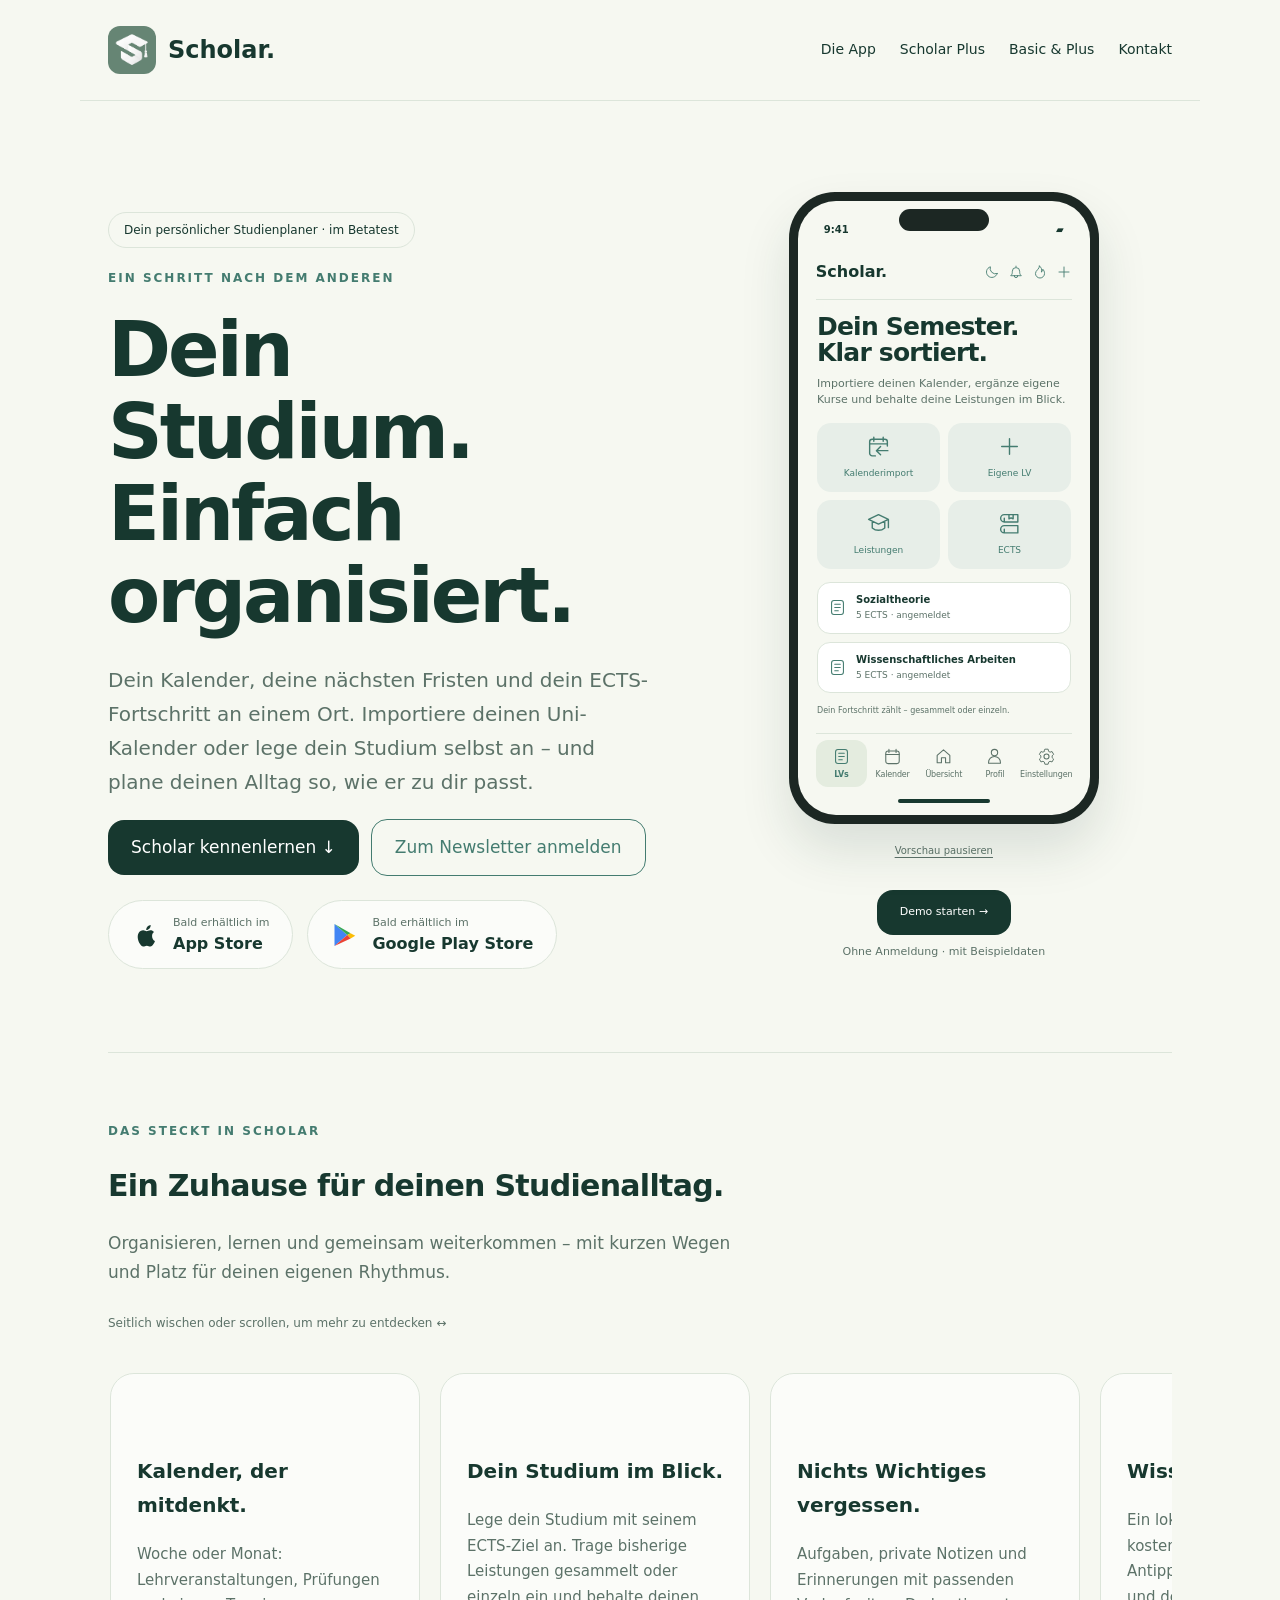
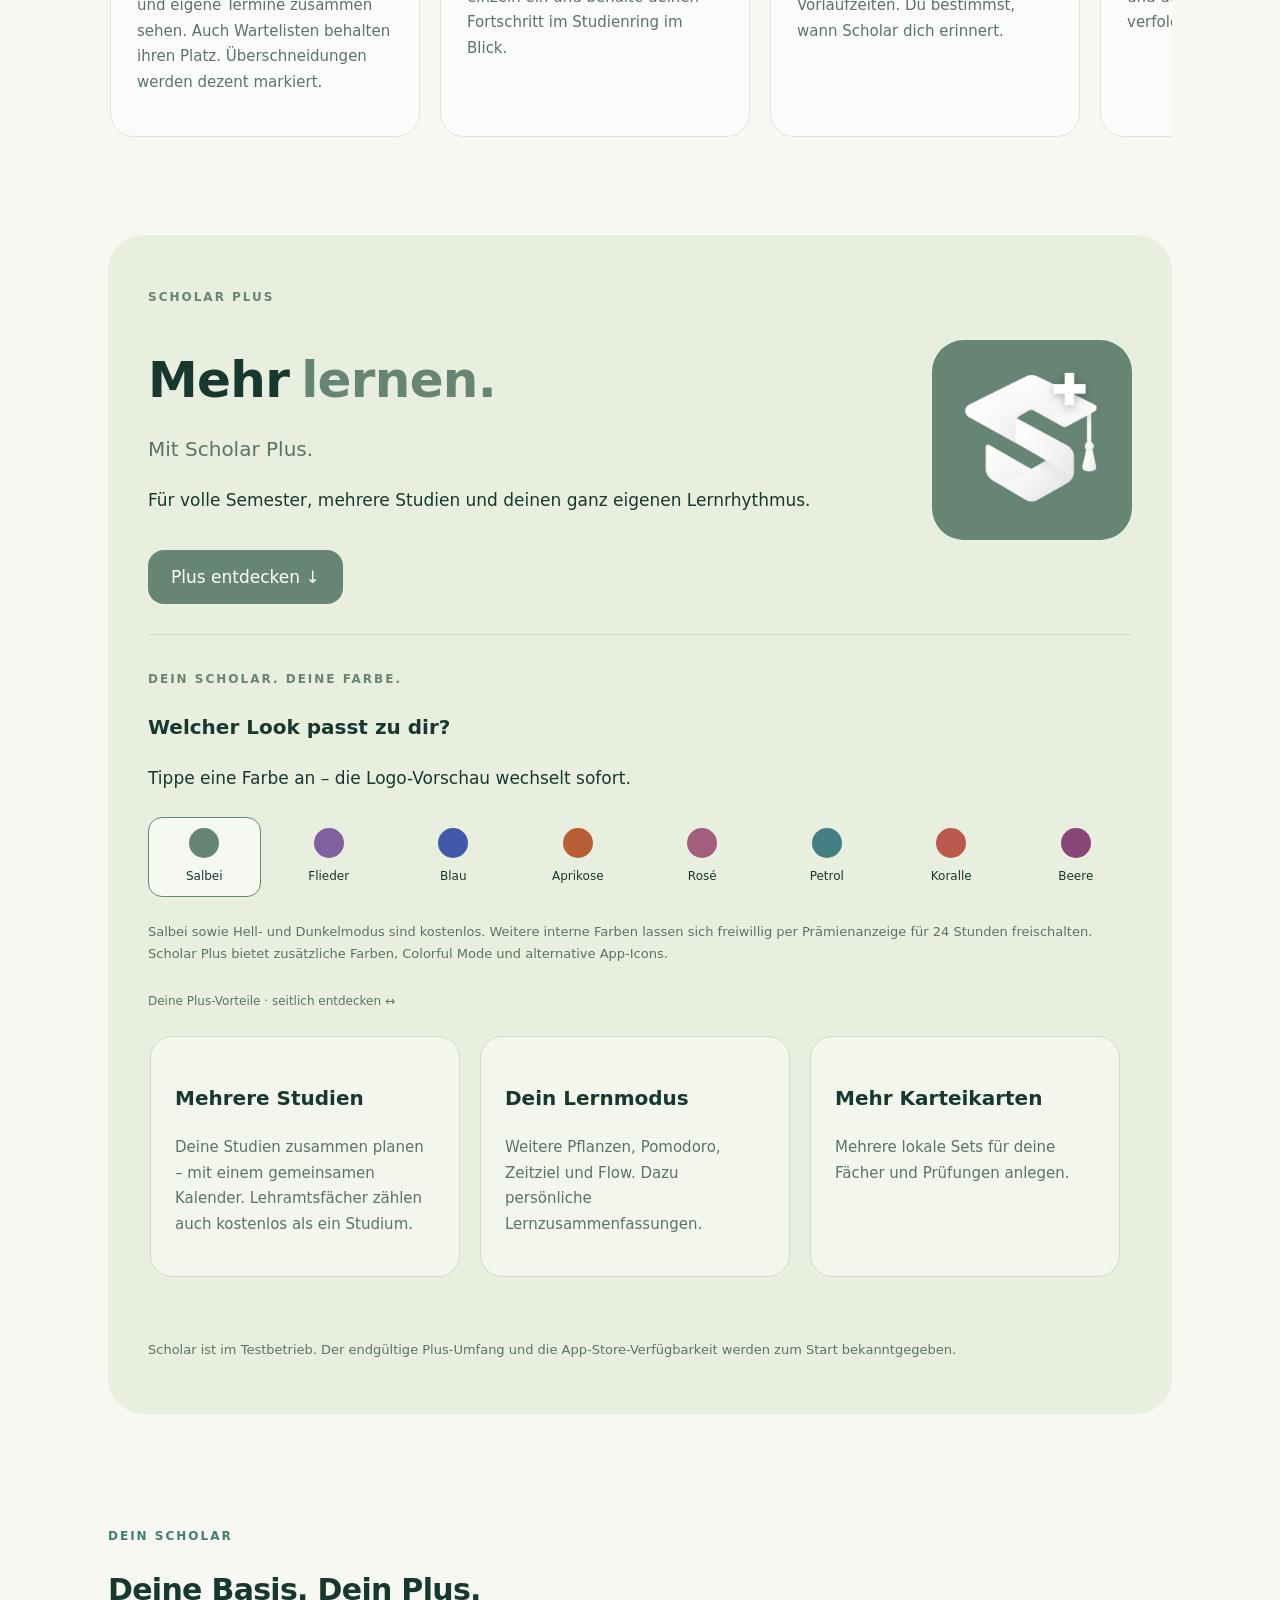
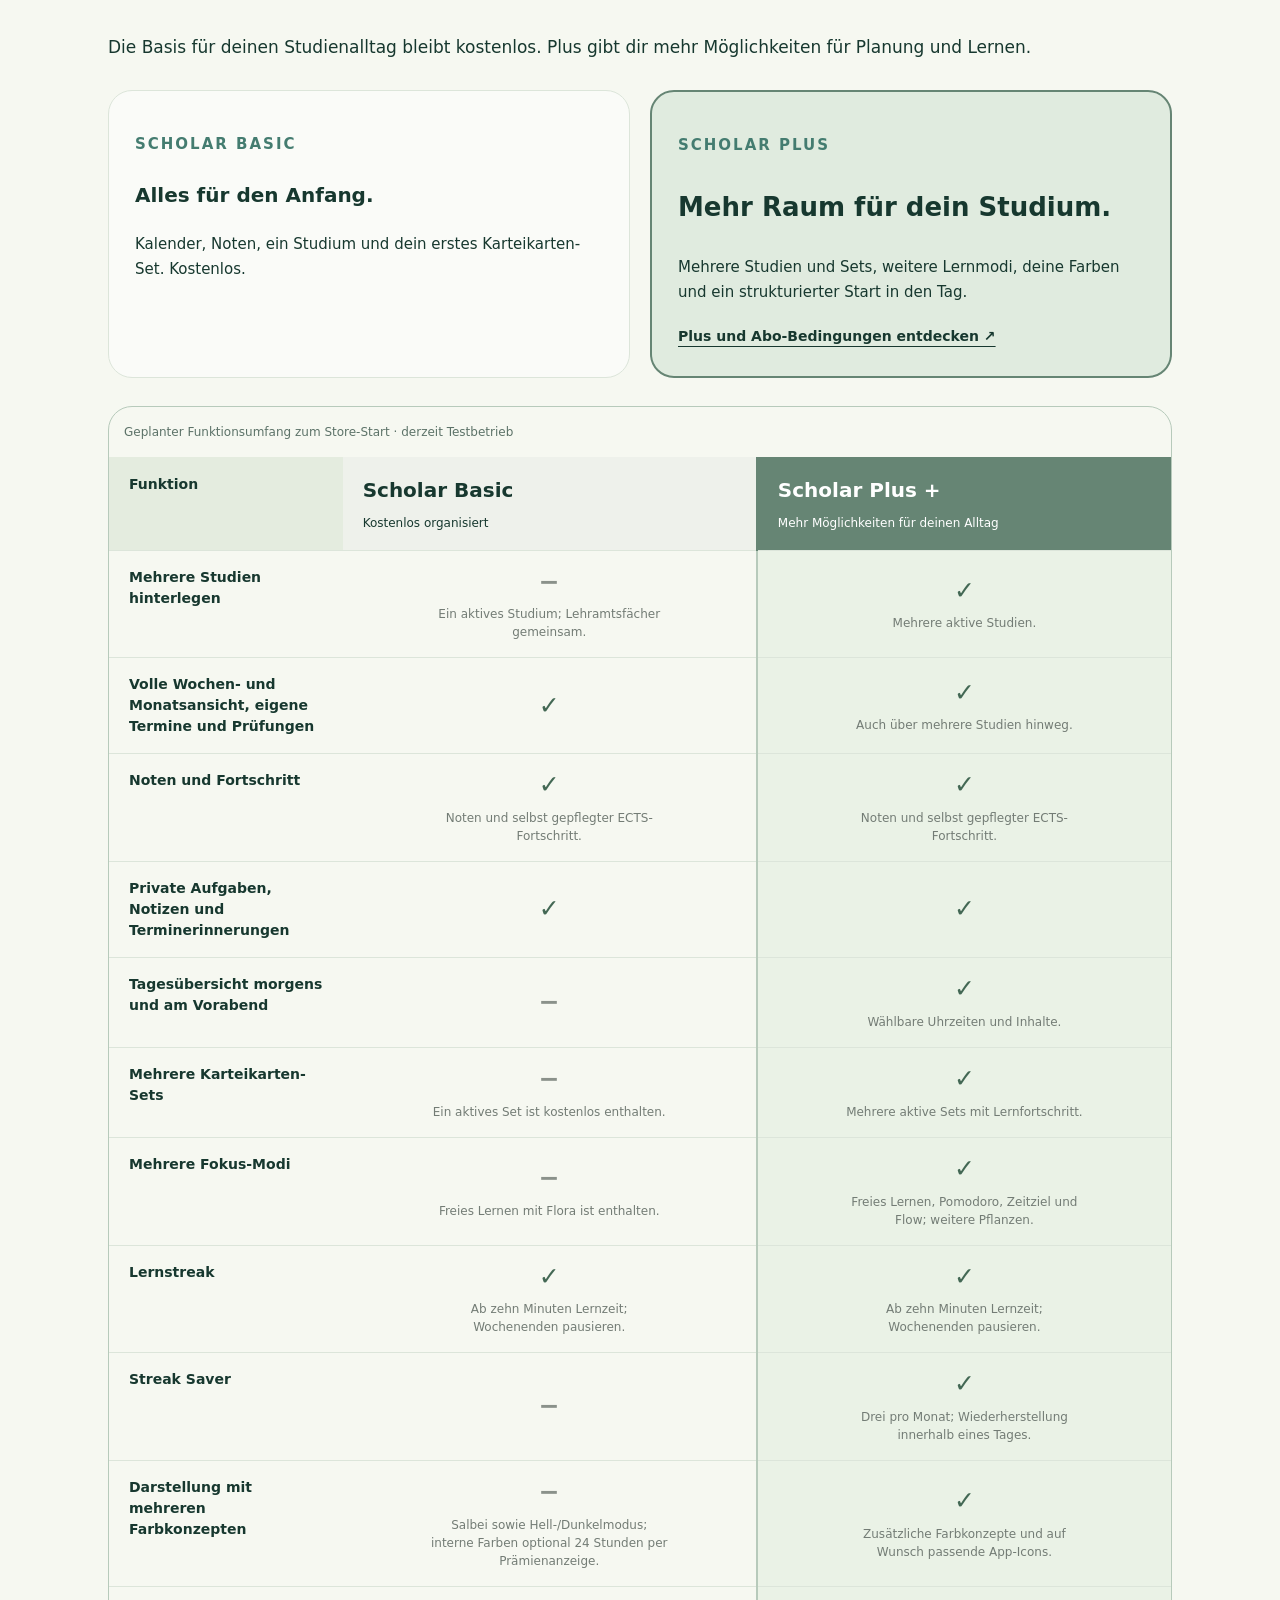
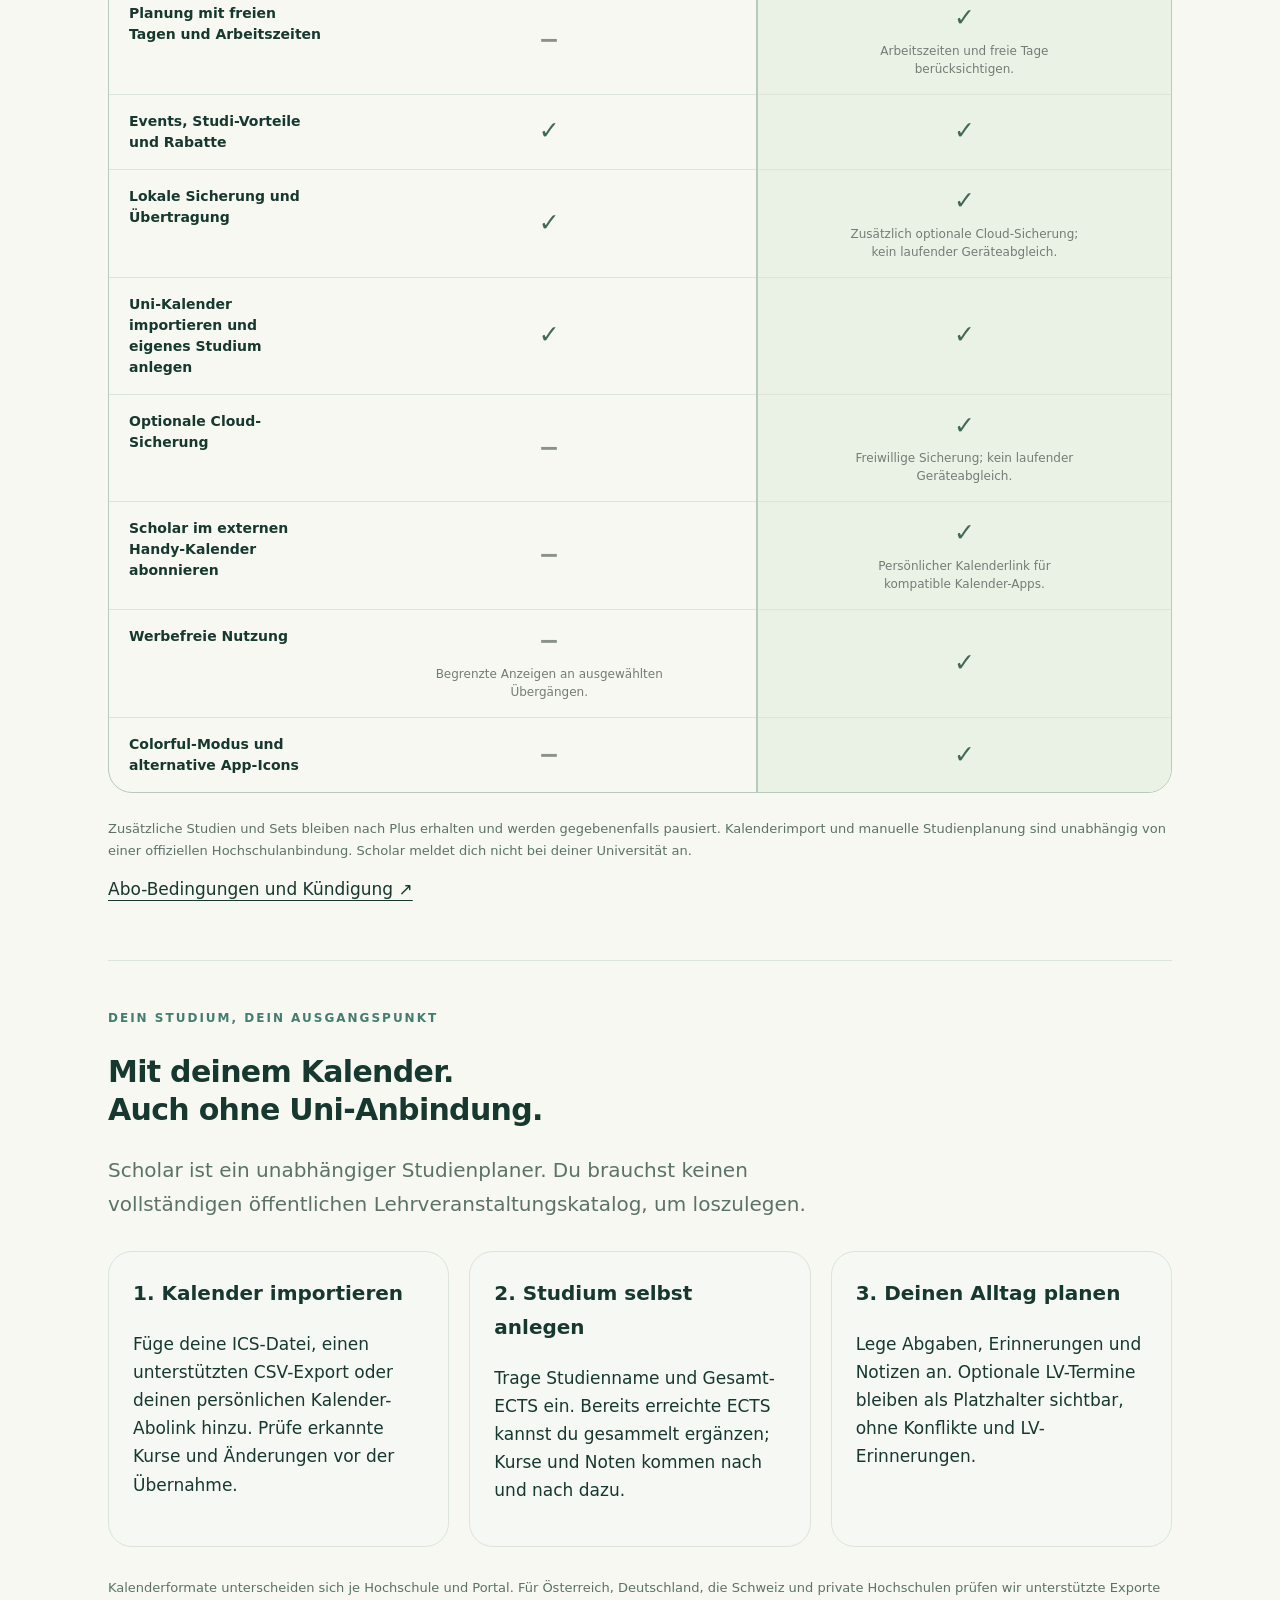
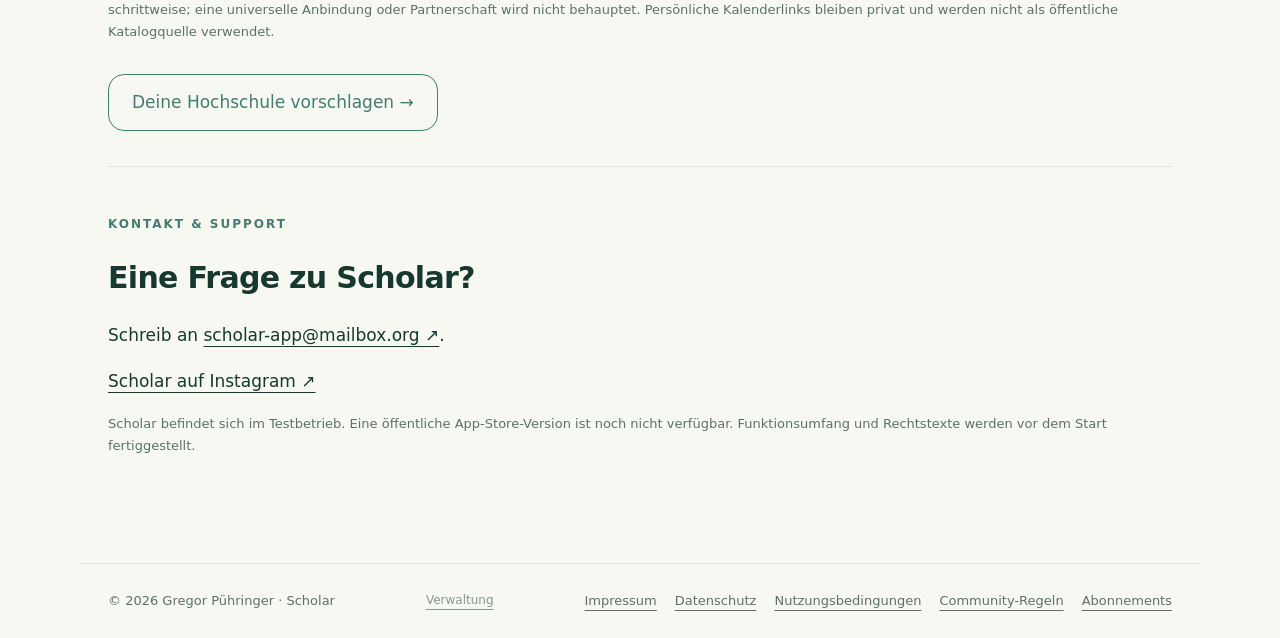
==== commit f28bdaf2: "Add discreet management link beside website copyright" ====
--- a/index.html
+++ b/index.html
@@ -33,7 +33,7 @@
 <span>Kalender</span></button><button type="button" data-phone-tab="home" aria-pressed="false" aria-label="Übersicht anzeigen"><svg aria-hidden="true" focusable="false" xmlns="http://www.w3.org/2000/svg" width="24" height="24" viewBox="0 0 24 24" fill="none" stroke="currentColor" stroke-width="1.35" stroke-linecap="round" stroke-linejoin="round"><path d="M4 10.7 12 3.6l8 7.1v9.1H14.6v-6.2H9.4v6.2H4Z"/></svg>
 <span>Übersicht</span></button><button type="button" data-phone-tab="profile" aria-pressed="false" aria-label="Profil anzeigen"><svg aria-hidden="true" focusable="false" xmlns="http://www.w3.org/2000/svg" width="24" height="24" viewBox="0 0 24 24" fill="none" stroke="currentColor" stroke-width="1.35" stroke-linecap="round" stroke-linejoin="round"><circle cx="12" cy="7" r="4"/><path d="M4.5 20.5v-1a7.5 7.5 0 0 1 15 0v1Z"/></svg>
 <span>Profil</span></button><button type="button" data-phone-tab="settings" aria-pressed="false" aria-label="Einstellungen anzeigen"><svg aria-hidden="true" focusable="false" xmlns="http://www.w3.org/2000/svg" width="24" height="24" viewBox="0 0 24 24" fill="none" stroke="currentColor" stroke-width="1.35" stroke-linecap="round" stroke-linejoin="round"><path transform="translate(1.2 .6) scale(.9)" d="m9.1 3.4.6-1h4.6l.6 3 2.1 1.2 2.8-.9 2.2 4-2.1 2v2.6l2.1 2-2.2 4-2.8-.9-2.1 1.2-.6 2.9H9.7l-.6-2.9L7 19.4l-2.8.9-2.2-4 2.1-2v-2.6l-2.1-2 2.2-4 2.8.9 2.1-1.2Z"/><circle cx="12" cy="12" r="3.2"/></svg>
-<span>Einstellungen</span></button></div><div class="phone-homebar"></div></div></div><button type="button" class="showcase-pause" data-showcase-pause aria-pressed="false">Vorschau pausieren</button><p class="example"><a class="button" href="demo.html">Demo starten →</a><br>Ohne Anmeldung · mit Beispieldaten</p></div></section><section id="funktionen" class="feature-section"><p class="eyebrow">Das steckt in Scholar</p><h2>Ein Zuhause für deinen Studienalltag.</h2><p class="section-intro">Organisieren, lernen und gemeinsam weiterkommen – mit kurzen Wegen und Platz für deinen eigenen Rhythmus.</p><p class="scroll-hint">Seitlich wischen oder scrollen, um mehr zu entdecken ↔</p><div class="feature-grid horizontal-cards" tabindex="0" aria-label="Scholar-Funktionen, seitlich scrollbar"><article><span class="feature-icon" style="--icon:url(assets/calendar.png)" aria-hidden="true"></span><h3>Kalender, der mitdenkt.</h3><p>Woche oder Monat: Lehrveranstaltungen, Prüfungen und eigene Termine zusammen sehen. Auch Wartelisten behalten ihren Platz. Überschneidungen werden dezent markiert.</p></article><article><span class="feature-icon" style="--icon:url(assets/target.svg)" aria-hidden="true"></span><h3>Dein Studium im Blick.</h3><p>Lege dein Studium mit seinem ECTS-Ziel an. Trage bisherige Leistungen gesammelt oder einzeln ein und behalte deinen Fortschritt im Studienring im Blick.</p></article><article><span class="feature-icon" style="--icon:url(assets/clock.svg)" aria-hidden="true"></span><h3>Nichts Wichtiges vergessen.</h3><p>Aufgaben, private Notizen und Erinnerungen mit passenden Vorlaufzeiten. Du bestimmst, wann Scholar dich erinnert.</p></article><article><span class="feature-icon" style="--icon:url(assets/flashcards.svg)" aria-hidden="true"></span><h3>Wissen, das bleibt.</h3><p>Ein lokales Karteikarten-Set kostenlos anlegen. Karten durch Antippen umdrehen, wiederholen und deinen Lernfortschritt verfolgen.</p></article><article><span class="feature-icon" style="--icon:url(assets/focus.png)" aria-hidden="true"></span><h3>Kleine Pflanze. Große Schritte.</h3><p>Kostenlos frei lernen mit Flora. Ab zehn Minuten Lernzeit zählt dein Tag für den Lernstreak. Wochenenden pausieren ihn, wenn du nicht lernst.</p></article><article><span class="feature-icon" style="--icon:url(assets/community.png)" aria-hidden="true"></span><h3>Gemeinsam weiterkommen.</h3><p>Tausche dich in Studienforen aus, stelle Fragen und finde Antworten. Deine persönliche Planung bleibt unabhängig davon.</p></article><article><span class="feature-icon" style="--icon:url(assets/discover.png)" aria-hidden="true"></span><h3>Mehr als Vorlesungen.</h3><p>In Wien Events, Studi-Vorteile und Rabatte entdecken. Kategorien helfen beim Finden; Links führen direkt zum jeweiligen Angebot.</p></article><article><span class="feature-icon" style="--icon:url(assets/download.svg)" aria-hidden="true"></span><h3>Deine Daten bleiben bei dir.</h3><p>Persönliche Studien- und Lerndaten lokal sichern und auf ein anderes Gerät übertragen. Account und gemeinsame Community-Daten liegen online.</p></article></div></section><section id="plus" class="plus-section"><div class="plus-intro"><div><p class="eyebrow">Scholar Plus</p><h2 class="rotating-heading">Mehr <span class="word-window" aria-hidden="true"><span class="word-track"><span>lernen.</span><span>planen.</span><span>Fokus.</span><span>Überblick.</span><span>Farbe.</span><span>Freiraum.</span><span>Struktur.</span><span>Motivation.</span><span>Möglichkeiten.</span><span>Lernzeit.</span><span>Organisation.</span><span>Fortschritt.</span><span>lernen.</span></span></span><span class="sr-only">lernen, planen, Fokus, Überblick, Farbe, Freiraum, Struktur, Motivation, Möglichkeiten, Lernzeit, Organisation und Fortschritt.</span></h2><p class="lead">Mit Scholar Plus.</p><p>Für volle Semester, mehrere Studien und deinen ganz eigenen Lernrhythmus.</p><a class="button" href="#plus-vorteile">Plus entdecken ↓</a></div><img class="plus-logo" src="assets/Scholar_sage_plus.png" alt="Scholar-Plus-Logo" width="200" height="200"></div><div class="color-showcase"><p class="eyebrow">Dein Scholar. Deine Farbe.</p><h3>Welcher Look passt zu dir?</h3><p>Tippe eine Farbe an – die Logo-Vorschau wechselt sofort.</p><div class="color-options"><button class="color-choice" data-color="sage" style="--swatch:#668574" aria-pressed="true"><span></span>Salbei</button><button class="color-choice" data-color="lilac" style="--swatch:#80619f" aria-pressed="false"><span></span>Flieder</button><button class="color-choice" data-color="blue" style="--swatch:#4059a8" aria-pressed="false"><span></span>Blau</button><button class="color-choice" data-color="orange" style="--swatch:#b85f38" aria-pressed="false"><span></span>Aprikose</button><button class="color-choice" data-color="rose" style="--swatch:#a45e7d" aria-pressed="false"><span></span>Rosé</button><button class="color-choice" data-color="teal" style="--swatch:#437f83" aria-pressed="false"><span></span>Petrol</button><button class="color-choice" data-color="coral" style="--swatch:#bc584d" aria-pressed="false"><span></span>Koralle</button><button class="color-choice" data-color="berry" style="--swatch:#884777" aria-pressed="false"><span></span>Beere</button></div><p class="footnote">Salbei sowie Hell- und Dunkelmodus sind kostenlos. Weitere interne Farben lassen sich freiwillig per Prämienanzeige für 24 Stunden freischalten. Scholar Plus bietet zusätzliche Farben, Colorful Mode und alternative App-Icons.</p></div><p class="scroll-hint">Deine Plus-Vorteile · seitlich entdecken ↔</p><div id="plus-vorteile" class="plus-grid horizontal-cards" tabindex="0" aria-label="Plus-Vorteile, seitlich scrollbar"><article><h3>Mehrere Studien</h3><p>Deine Studien zusammen planen – mit einem gemeinsamen Kalender. Lehramtsfächer zählen auch kostenlos als ein Studium.</p></article><article><h3>Dein Lernmodus</h3><p>Weitere Pflanzen, Pomodoro, Zeitziel und Flow. Dazu persönliche Lernzusammenfassungen.</p></article><article><h3>Mehr Karteikarten</h3><p>Mehrere lokale Sets für deine Fächer und Prüfungen anlegen.</p></article><article><h3>Deine Farben</h3><p>Zusätzliche Farbkonzepte, Colorful-Modus und ein passendes App-Icon auf unterstützten Geräten.</p></article><article><h3>Mehr Freiraum</h3><p>Arbeitszeiten und freie Tage berücksichtigen. Platz für Arbeit, Lernen und Pausen.</p></article><article><h3>Gut in den Tag</h3><p>Morgens und am Vorabend eine Übersicht zu deinen gewählten Kategorien erhalten.</p></article><article><h3>Streak retten</h3><p>Drei Streak Saver pro Monat. Einen nach einem verpassten Tag erloschenen Streak wieder anzünden.</p></article></div><p class="footnote">Scholar ist im Testbetrieb. Der endgültige Plus-Umfang und die App-Store-Verfügbarkeit werden zum Start bekanntgegeben.</p></section><section id="vergleich" class="comparison"><p class="eyebrow">Dein Scholar</p><h2>Deine Basis. Dein Plus.</h2><p>Die Basis für deinen Studienalltag bleibt kostenlos. Plus gibt dir mehr Möglichkeiten für Planung und Lernen.</p><div class="plan-intro"><article class="basic-plan"><p class="eyebrow">Scholar Basic</p><h3>Alles für den Anfang.</h3><p>Kalender, Noten, ein Studium und dein erstes Karteikarten-Set. Kostenlos.</p></article><article class="plus-plan"><p class="eyebrow">Scholar Plus</p><h3>Mehr Raum für dein Studium.</h3><p>Mehrere Studien und Sets, weitere Lernmodi, deine Farben und ein strukturierter Start in den Tag.</p><a href="abonnements.html">Plus und Abo-Bedingungen entdecken ↗</a></article></div><div class="comparison-scroll" tabindex="0" aria-label="Funktionsvergleich, horizontal scrollbar"><table><caption>Geplanter Funktionsumfang zum Store-Start · derzeit Testbetrieb</caption><thead><tr><th scope="col">Funktion</th><th scope="col" class="basic-column"><span class="plan-label">Scholar Basic</span><small>Kostenlos organisiert</small></th><th scope="col" class="plus-column"><span class="plan-label">Scholar Plus <span aria-hidden="true">+</span></span><small>Mehr Möglichkeiten für deinen Alltag</small></th></tr></thead><tbody><tr><th scope="row">Mehrere Studien hinterlegen</th><td><span class="comparison-mark excluded" aria-label="Nicht enthalten">−</span><small class="comparison-note">Ein aktives Studium; Lehramtsfächer gemeinsam.</small></td><td><span class="comparison-mark included" aria-label="Enthalten">✓</span><small class="comparison-note">Mehrere aktive Studien.</small></td></tr><tr><th scope="row">Volle Wochen- und Monatsansicht, eigene Termine und Prüfungen</th><td><span class="comparison-mark included" aria-label="Enthalten">✓</span></td><td><span class="comparison-mark included" aria-label="Enthalten">✓</span><small class="comparison-note">Auch über mehrere Studien hinweg.</small></td></tr><tr><th scope="row">Noten und Fortschritt</th><td><span class="comparison-mark included" aria-label="Enthalten">✓</span><small class="comparison-note">Noten und selbst gepflegter ECTS-Fortschritt.</small></td><td><span class="comparison-mark included" aria-label="Enthalten">✓</span><small class="comparison-note">Noten und selbst gepflegter ECTS-Fortschritt.</small></td></tr><tr><th scope="row">Private Aufgaben, Notizen und Terminerinnerungen</th><td><span class="comparison-mark included" aria-label="Enthalten">✓</span></td><td><span class="comparison-mark included" aria-label="Enthalten">✓</span></td></tr><tr><th scope="row">Tagesübersicht morgens und am Vorabend</th><td><span class="comparison-mark excluded" aria-label="Nicht enthalten">−</span></td><td><span class="comparison-mark included" aria-label="Enthalten">✓</span><small class="comparison-note">Wählbare Uhrzeiten und Inhalte.</small></td></tr><tr><th scope="row">Mehrere Karteikarten-Sets</th><td><span class="comparison-mark excluded" aria-label="Nicht enthalten">−</span><small class="comparison-note">Ein aktives Set ist kostenlos enthalten.</small></td><td><span class="comparison-mark included" aria-label="Enthalten">✓</span><small class="comparison-note">Mehrere aktive Sets mit Lernfortschritt.</small></td></tr><tr><th scope="row">Mehrere Fokus-Modi</th><td><span class="comparison-mark excluded" aria-label="Nicht enthalten">−</span><small class="comparison-note">Freies Lernen mit Flora ist enthalten.</small></td><td><span class="comparison-mark included" aria-label="Enthalten">✓</span><small class="comparison-note">Freies Lernen, Pomodoro, Zeitziel und Flow; weitere Pflanzen.</small></td></tr><tr><th scope="row">Lernstreak</th><td><span class="comparison-mark included" aria-label="Enthalten">✓</span><small class="comparison-note">Ab zehn Minuten Lernzeit; Wochenenden pausieren.</small></td><td><span class="comparison-mark included" aria-label="Enthalten">✓</span><small class="comparison-note">Ab zehn Minuten Lernzeit; Wochenenden pausieren.</small></td></tr><tr><th scope="row">Streak Saver</th><td><span class="comparison-mark excluded" aria-label="Nicht enthalten">−</span></td><td><span class="comparison-mark included" aria-label="Enthalten">✓</span><small class="comparison-note">Drei pro Monat; Wiederherstellung innerhalb eines Tages.</small></td></tr><tr><th scope="row">Darstellung mit mehreren Farbkonzepten</th><td><span class="comparison-mark excluded" aria-label="Nicht enthalten">−</span><small class="comparison-note">Salbei sowie Hell-/Dunkelmodus; interne Farben optional 24 Stunden per Prämienanzeige.</small></td><td><span class="comparison-mark included" aria-label="Enthalten">✓</span><small class="comparison-note">Zusätzliche Farbkonzepte und auf Wunsch passende App-Icons.</small></td></tr><tr><th scope="row">Planung mit freien Tagen und Arbeitszeiten</th><td><span class="comparison-mark excluded" aria-label="Nicht enthalten">−</span></td><td><span class="comparison-mark included" aria-label="Enthalten">✓</span><small class="comparison-note">Arbeitszeiten und freie Tage berücksichtigen.</small></td></tr><tr><th scope="row">Events, Studi-Vorteile und Rabatte</th><td><span class="comparison-mark included" aria-label="Enthalten">✓</span></td><td><span class="comparison-mark included" aria-label="Enthalten">✓</span></td></tr><tr><th scope="row">Lokale Sicherung und Übertragung</th><td><span class="comparison-mark included" aria-label="Enthalten">✓</span></td><td><span class="comparison-mark included" aria-label="Enthalten">✓</span><small class="comparison-note">Zusätzlich optionale Cloud-Sicherung; kein laufender Geräteabgleich.</small></td></tr><tr><th scope="row">Uni-Kalender importieren und eigenes Studium anlegen</th><td><span class="comparison-mark included" aria-label="Enthalten">✓</span></td><td><span class="comparison-mark included" aria-label="Enthalten">✓</span></td></tr><tr><th scope="row">Optionale Cloud-Sicherung</th><td><span class="comparison-mark excluded" aria-label="Nicht enthalten">−</span></td><td><span class="comparison-mark included" aria-label="Enthalten">✓</span><small class="comparison-note">Freiwillige Sicherung; kein laufender Geräteabgleich.</small></td></tr><tr><th scope="row">Scholar im externen Handy-Kalender abonnieren</th><td><span class="comparison-mark excluded" aria-label="Nicht enthalten">−</span></td><td><span class="comparison-mark included" aria-label="Enthalten">✓</span><small class="comparison-note">Persönlicher Kalenderlink für kompatible Kalender-Apps.</small></td></tr><tr><th scope="row">Werbefreie Nutzung</th><td><span class="comparison-mark excluded" aria-label="Nicht enthalten">−</span><small class="comparison-note">Begrenzte Anzeigen an ausgewählten Übergängen.</small></td><td><span class="comparison-mark included" aria-label="Enthalten">✓</span></td></tr><tr><th scope="row">Colorful-Modus und alternative App-Icons</th><td><span class="comparison-mark excluded" aria-label="Nicht enthalten">−</span></td><td><span class="comparison-mark included" aria-label="Enthalten">✓</span></td></tr></tbody></table></div><p class="footnote">Zusätzliche Studien und Sets bleiben nach Plus erhalten und werden gegebenenfalls pausiert. Kalenderimport und manuelle Studienplanung sind unabhängig von einer offiziellen Hochschulanbindung. Scholar meldet dich nicht bei deiner Universität an.</p><a href="abonnements.html">Abo-Bedingungen und Kündigung ↗</a></section><section id="hochschulen" class="institutions"><p class="eyebrow">Dein Studium, dein Ausgangspunkt</p><h2>Mit deinem Kalender.<br>Auch ohne Uni-Anbindung.</h2><p class="lead">Scholar ist ein unabhängiger Studienplaner. Du brauchst keinen vollständigen öffentlichen Lehrveranstaltungskatalog, um loszulegen.</p><div class="import-paths"><article class="feature-card"><h3>1. Kalender importieren</h3><p>Füge deine ICS-Datei, einen unterstützten CSV-Export oder deinen persönlichen Kalender-Abolink hinzu. Prüfe erkannte Kurse und Änderungen vor der Übernahme.</p></article><article class="feature-card"><h3>2. Studium selbst anlegen</h3><p>Trage Studienname und Gesamt-ECTS ein. Bereits erreichte ECTS kannst du gesammelt ergänzen; Kurse und Noten kommen nach und nach dazu.</p></article><article class="feature-card"><h3>3. Deinen Alltag planen</h3><p>Lege Abgaben, Erinnerungen und Notizen an. Optionale LV-Termine bleiben als Platzhalter sichtbar, ohne Konflikte und LV-Erinnerungen.</p></article></div><p class="footnote">Kalenderformate unterscheiden sich je Hochschule und Portal. Für Österreich, Deutschland, die Schweiz und private Hochschulen prüfen wir unterstützte Exporte schrittweise; eine universelle Anbindung oder Partnerschaft wird nicht behauptet. Persönliche Kalenderlinks bleiben privat und werden nicht als öffentliche Katalogquelle verwendet.</p><a class="button secondary" href="newsletter.html">Deine Hochschule vorschlagen →</a></section><section id="kontakt" class="contact"><p class="eyebrow">Kontakt & Support</p><h2>Eine Frage zu Scholar?</h2><p>Schreib an <a href="mailto:scholar-app@mailbox.org">scholar-app@mailbox.org ↗</a>.</p><p><a href="https://www.instagram.com/scholar.studentapp/" target="_blank" rel="noopener noreferrer">Scholar auf Instagram ↗</a></p><p class="footnote">Scholar befindet sich im Testbetrieb. Eine öffentliche App-Store-Version ist noch nicht verfügbar. Funktionsumfang und Rechtstexte werden vor dem Start fertiggestellt.</p></section></main><footer><span>© 2026 Gregor Pühringer · Scholar</span><div><a href="impressum.html">Impressum</a><a href="datenschutz.html">Datenschutz</a><a href="nutzungsbedingungen.html">Nutzungsbedingungen</a><a href="community.html">Community-Regeln</a><a href="abonnements.html">Abonnements</a></div></footer><script src="assets/site.js?v=20261104-planner" defer></script><script id="phone-showcase-script">(()=>{
+<span>Einstellungen</span></button></div><div class="phone-homebar"></div></div></div><button type="button" class="showcase-pause" data-showcase-pause aria-pressed="false">Vorschau pausieren</button><p class="example"><a class="button" href="demo.html">Demo starten →</a><br>Ohne Anmeldung · mit Beispieldaten</p></div></section><section id="funktionen" class="feature-section"><p class="eyebrow">Das steckt in Scholar</p><h2>Ein Zuhause für deinen Studienalltag.</h2><p class="section-intro">Organisieren, lernen und gemeinsam weiterkommen – mit kurzen Wegen und Platz für deinen eigenen Rhythmus.</p><p class="scroll-hint">Seitlich wischen oder scrollen, um mehr zu entdecken ↔</p><div class="feature-grid horizontal-cards" tabindex="0" aria-label="Scholar-Funktionen, seitlich scrollbar"><article><span class="feature-icon" style="--icon:url(assets/calendar.png)" aria-hidden="true"></span><h3>Kalender, der mitdenkt.</h3><p>Woche oder Monat: Lehrveranstaltungen, Prüfungen und eigene Termine zusammen sehen. Auch Wartelisten behalten ihren Platz. Überschneidungen werden dezent markiert.</p></article><article><span class="feature-icon" style="--icon:url(assets/target.svg)" aria-hidden="true"></span><h3>Dein Studium im Blick.</h3><p>Lege dein Studium mit seinem ECTS-Ziel an. Trage bisherige Leistungen gesammelt oder einzeln ein und behalte deinen Fortschritt im Studienring im Blick.</p></article><article><span class="feature-icon" style="--icon:url(assets/clock.svg)" aria-hidden="true"></span><h3>Nichts Wichtiges vergessen.</h3><p>Aufgaben, private Notizen und Erinnerungen mit passenden Vorlaufzeiten. Du bestimmst, wann Scholar dich erinnert.</p></article><article><span class="feature-icon" style="--icon:url(assets/flashcards.svg)" aria-hidden="true"></span><h3>Wissen, das bleibt.</h3><p>Ein lokales Karteikarten-Set kostenlos anlegen. Karten durch Antippen umdrehen, wiederholen und deinen Lernfortschritt verfolgen.</p></article><article><span class="feature-icon" style="--icon:url(assets/focus.png)" aria-hidden="true"></span><h3>Kleine Pflanze. Große Schritte.</h3><p>Kostenlos frei lernen mit Flora. Ab zehn Minuten Lernzeit zählt dein Tag für den Lernstreak. Wochenenden pausieren ihn, wenn du nicht lernst.</p></article><article><span class="feature-icon" style="--icon:url(assets/community.png)" aria-hidden="true"></span><h3>Gemeinsam weiterkommen.</h3><p>Tausche dich in Studienforen aus, stelle Fragen und finde Antworten. Deine persönliche Planung bleibt unabhängig davon.</p></article><article><span class="feature-icon" style="--icon:url(assets/discover.png)" aria-hidden="true"></span><h3>Mehr als Vorlesungen.</h3><p>In Wien Events, Studi-Vorteile und Rabatte entdecken. Kategorien helfen beim Finden; Links führen direkt zum jeweiligen Angebot.</p></article><article><span class="feature-icon" style="--icon:url(assets/download.svg)" aria-hidden="true"></span><h3>Deine Daten bleiben bei dir.</h3><p>Persönliche Studien- und Lerndaten lokal sichern und auf ein anderes Gerät übertragen. Account und gemeinsame Community-Daten liegen online.</p></article></div></section><section id="plus" class="plus-section"><div class="plus-intro"><div><p class="eyebrow">Scholar Plus</p><h2 class="rotating-heading">Mehr <span class="word-window" aria-hidden="true"><span class="word-track"><span>lernen.</span><span>planen.</span><span>Fokus.</span><span>Überblick.</span><span>Farbe.</span><span>Freiraum.</span><span>Struktur.</span><span>Motivation.</span><span>Möglichkeiten.</span><span>Lernzeit.</span><span>Organisation.</span><span>Fortschritt.</span><span>lernen.</span></span></span><span class="sr-only">lernen, planen, Fokus, Überblick, Farbe, Freiraum, Struktur, Motivation, Möglichkeiten, Lernzeit, Organisation und Fortschritt.</span></h2><p class="lead">Mit Scholar Plus.</p><p>Für volle Semester, mehrere Studien und deinen ganz eigenen Lernrhythmus.</p><a class="button" href="#plus-vorteile">Plus entdecken ↓</a></div><img class="plus-logo" src="assets/Scholar_sage_plus.png" alt="Scholar-Plus-Logo" width="200" height="200"></div><div class="color-showcase"><p class="eyebrow">Dein Scholar. Deine Farbe.</p><h3>Welcher Look passt zu dir?</h3><p>Tippe eine Farbe an – die Logo-Vorschau wechselt sofort.</p><div class="color-options"><button class="color-choice" data-color="sage" style="--swatch:#668574" aria-pressed="true"><span></span>Salbei</button><button class="color-choice" data-color="lilac" style="--swatch:#80619f" aria-pressed="false"><span></span>Flieder</button><button class="color-choice" data-color="blue" style="--swatch:#4059a8" aria-pressed="false"><span></span>Blau</button><button class="color-choice" data-color="orange" style="--swatch:#b85f38" aria-pressed="false"><span></span>Aprikose</button><button class="color-choice" data-color="rose" style="--swatch:#a45e7d" aria-pressed="false"><span></span>Rosé</button><button class="color-choice" data-color="teal" style="--swatch:#437f83" aria-pressed="false"><span></span>Petrol</button><button class="color-choice" data-color="coral" style="--swatch:#bc584d" aria-pressed="false"><span></span>Koralle</button><button class="color-choice" data-color="berry" style="--swatch:#884777" aria-pressed="false"><span></span>Beere</button></div><p class="footnote">Salbei sowie Hell- und Dunkelmodus sind kostenlos. Weitere interne Farben lassen sich freiwillig per Prämienanzeige für 24 Stunden freischalten. Scholar Plus bietet zusätzliche Farben, Colorful Mode und alternative App-Icons.</p></div><p class="scroll-hint">Deine Plus-Vorteile · seitlich entdecken ↔</p><div id="plus-vorteile" class="plus-grid horizontal-cards" tabindex="0" aria-label="Plus-Vorteile, seitlich scrollbar"><article><h3>Mehrere Studien</h3><p>Deine Studien zusammen planen – mit einem gemeinsamen Kalender. Lehramtsfächer zählen auch kostenlos als ein Studium.</p></article><article><h3>Dein Lernmodus</h3><p>Weitere Pflanzen, Pomodoro, Zeitziel und Flow. Dazu persönliche Lernzusammenfassungen.</p></article><article><h3>Mehr Karteikarten</h3><p>Mehrere lokale Sets für deine Fächer und Prüfungen anlegen.</p></article><article><h3>Deine Farben</h3><p>Zusätzliche Farbkonzepte, Colorful-Modus und ein passendes App-Icon auf unterstützten Geräten.</p></article><article><h3>Mehr Freiraum</h3><p>Arbeitszeiten und freie Tage berücksichtigen. Platz für Arbeit, Lernen und Pausen.</p></article><article><h3>Gut in den Tag</h3><p>Morgens und am Vorabend eine Übersicht zu deinen gewählten Kategorien erhalten.</p></article><article><h3>Streak retten</h3><p>Drei Streak Saver pro Monat. Einen nach einem verpassten Tag erloschenen Streak wieder anzünden.</p></article></div><p class="footnote">Scholar ist im Testbetrieb. Der endgültige Plus-Umfang und die App-Store-Verfügbarkeit werden zum Start bekanntgegeben.</p></section><section id="vergleich" class="comparison"><p class="eyebrow">Dein Scholar</p><h2>Deine Basis. Dein Plus.</h2><p>Die Basis für deinen Studienalltag bleibt kostenlos. Plus gibt dir mehr Möglichkeiten für Planung und Lernen.</p><div class="plan-intro"><article class="basic-plan"><p class="eyebrow">Scholar Basic</p><h3>Alles für den Anfang.</h3><p>Kalender, Noten, ein Studium und dein erstes Karteikarten-Set. Kostenlos.</p></article><article class="plus-plan"><p class="eyebrow">Scholar Plus</p><h3>Mehr Raum für dein Studium.</h3><p>Mehrere Studien und Sets, weitere Lernmodi, deine Farben und ein strukturierter Start in den Tag.</p><a href="abonnements.html">Plus und Abo-Bedingungen entdecken ↗</a></article></div><div class="comparison-scroll" tabindex="0" aria-label="Funktionsvergleich, horizontal scrollbar"><table><caption>Geplanter Funktionsumfang zum Store-Start · derzeit Testbetrieb</caption><thead><tr><th scope="col">Funktion</th><th scope="col" class="basic-column"><span class="plan-label">Scholar Basic</span><small>Kostenlos organisiert</small></th><th scope="col" class="plus-column"><span class="plan-label">Scholar Plus <span aria-hidden="true">+</span></span><small>Mehr Möglichkeiten für deinen Alltag</small></th></tr></thead><tbody><tr><th scope="row">Mehrere Studien hinterlegen</th><td><span class="comparison-mark excluded" aria-label="Nicht enthalten">−</span><small class="comparison-note">Ein aktives Studium; Lehramtsfächer gemeinsam.</small></td><td><span class="comparison-mark included" aria-label="Enthalten">✓</span><small class="comparison-note">Mehrere aktive Studien.</small></td></tr><tr><th scope="row">Volle Wochen- und Monatsansicht, eigene Termine und Prüfungen</th><td><span class="comparison-mark included" aria-label="Enthalten">✓</span></td><td><span class="comparison-mark included" aria-label="Enthalten">✓</span><small class="comparison-note">Auch über mehrere Studien hinweg.</small></td></tr><tr><th scope="row">Noten und Fortschritt</th><td><span class="comparison-mark included" aria-label="Enthalten">✓</span><small class="comparison-note">Noten und selbst gepflegter ECTS-Fortschritt.</small></td><td><span class="comparison-mark included" aria-label="Enthalten">✓</span><small class="comparison-note">Noten und selbst gepflegter ECTS-Fortschritt.</small></td></tr><tr><th scope="row">Private Aufgaben, Notizen und Terminerinnerungen</th><td><span class="comparison-mark included" aria-label="Enthalten">✓</span></td><td><span class="comparison-mark included" aria-label="Enthalten">✓</span></td></tr><tr><th scope="row">Tagesübersicht morgens und am Vorabend</th><td><span class="comparison-mark excluded" aria-label="Nicht enthalten">−</span></td><td><span class="comparison-mark included" aria-label="Enthalten">✓</span><small class="comparison-note">Wählbare Uhrzeiten und Inhalte.</small></td></tr><tr><th scope="row">Mehrere Karteikarten-Sets</th><td><span class="comparison-mark excluded" aria-label="Nicht enthalten">−</span><small class="comparison-note">Ein aktives Set ist kostenlos enthalten.</small></td><td><span class="comparison-mark included" aria-label="Enthalten">✓</span><small class="comparison-note">Mehrere aktive Sets mit Lernfortschritt.</small></td></tr><tr><th scope="row">Mehrere Fokus-Modi</th><td><span class="comparison-mark excluded" aria-label="Nicht enthalten">−</span><small class="comparison-note">Freies Lernen mit Flora ist enthalten.</small></td><td><span class="comparison-mark included" aria-label="Enthalten">✓</span><small class="comparison-note">Freies Lernen, Pomodoro, Zeitziel und Flow; weitere Pflanzen.</small></td></tr><tr><th scope="row">Lernstreak</th><td><span class="comparison-mark included" aria-label="Enthalten">✓</span><small class="comparison-note">Ab zehn Minuten Lernzeit; Wochenenden pausieren.</small></td><td><span class="comparison-mark included" aria-label="Enthalten">✓</span><small class="comparison-note">Ab zehn Minuten Lernzeit; Wochenenden pausieren.</small></td></tr><tr><th scope="row">Streak Saver</th><td><span class="comparison-mark excluded" aria-label="Nicht enthalten">−</span></td><td><span class="comparison-mark included" aria-label="Enthalten">✓</span><small class="comparison-note">Drei pro Monat; Wiederherstellung innerhalb eines Tages.</small></td></tr><tr><th scope="row">Darstellung mit mehreren Farbkonzepten</th><td><span class="comparison-mark excluded" aria-label="Nicht enthalten">−</span><small class="comparison-note">Salbei sowie Hell-/Dunkelmodus; interne Farben optional 24 Stunden per Prämienanzeige.</small></td><td><span class="comparison-mark included" aria-label="Enthalten">✓</span><small class="comparison-note">Zusätzliche Farbkonzepte und auf Wunsch passende App-Icons.</small></td></tr><tr><th scope="row">Planung mit freien Tagen und Arbeitszeiten</th><td><span class="comparison-mark excluded" aria-label="Nicht enthalten">−</span></td><td><span class="comparison-mark included" aria-label="Enthalten">✓</span><small class="comparison-note">Arbeitszeiten und freie Tage berücksichtigen.</small></td></tr><tr><th scope="row">Events, Studi-Vorteile und Rabatte</th><td><span class="comparison-mark included" aria-label="Enthalten">✓</span></td><td><span class="comparison-mark included" aria-label="Enthalten">✓</span></td></tr><tr><th scope="row">Lokale Sicherung und Übertragung</th><td><span class="comparison-mark included" aria-label="Enthalten">✓</span></td><td><span class="comparison-mark included" aria-label="Enthalten">✓</span><small class="comparison-note">Zusätzlich optionale Cloud-Sicherung; kein laufender Geräteabgleich.</small></td></tr><tr><th scope="row">Uni-Kalender importieren und eigenes Studium anlegen</th><td><span class="comparison-mark included" aria-label="Enthalten">✓</span></td><td><span class="comparison-mark included" aria-label="Enthalten">✓</span></td></tr><tr><th scope="row">Optionale Cloud-Sicherung</th><td><span class="comparison-mark excluded" aria-label="Nicht enthalten">−</span></td><td><span class="comparison-mark included" aria-label="Enthalten">✓</span><small class="comparison-note">Freiwillige Sicherung; kein laufender Geräteabgleich.</small></td></tr><tr><th scope="row">Scholar im externen Handy-Kalender abonnieren</th><td><span class="comparison-mark excluded" aria-label="Nicht enthalten">−</span></td><td><span class="comparison-mark included" aria-label="Enthalten">✓</span><small class="comparison-note">Persönlicher Kalenderlink für kompatible Kalender-Apps.</small></td></tr><tr><th scope="row">Werbefreie Nutzung</th><td><span class="comparison-mark excluded" aria-label="Nicht enthalten">−</span><small class="comparison-note">Begrenzte Anzeigen an ausgewählten Übergängen.</small></td><td><span class="comparison-mark included" aria-label="Enthalten">✓</span></td></tr><tr><th scope="row">Colorful-Modus und alternative App-Icons</th><td><span class="comparison-mark excluded" aria-label="Nicht enthalten">−</span></td><td><span class="comparison-mark included" aria-label="Enthalten">✓</span></td></tr></tbody></table></div><p class="footnote">Zusätzliche Studien und Sets bleiben nach Plus erhalten und werden gegebenenfalls pausiert. Kalenderimport und manuelle Studienplanung sind unabhängig von einer offiziellen Hochschulanbindung. Scholar meldet dich nicht bei deiner Universität an.</p><a href="abonnements.html">Abo-Bedingungen und Kündigung ↗</a></section><section id="hochschulen" class="institutions"><p class="eyebrow">Dein Studium, dein Ausgangspunkt</p><h2>Mit deinem Kalender.<br>Auch ohne Uni-Anbindung.</h2><p class="lead">Scholar ist ein unabhängiger Studienplaner. Du brauchst keinen vollständigen öffentlichen Lehrveranstaltungskatalog, um loszulegen.</p><div class="import-paths"><article class="feature-card"><h3>1. Kalender importieren</h3><p>Füge deine ICS-Datei, einen unterstützten CSV-Export oder deinen persönlichen Kalender-Abolink hinzu. Prüfe erkannte Kurse und Änderungen vor der Übernahme.</p></article><article class="feature-card"><h3>2. Studium selbst anlegen</h3><p>Trage Studienname und Gesamt-ECTS ein. Bereits erreichte ECTS kannst du gesammelt ergänzen; Kurse und Noten kommen nach und nach dazu.</p></article><article class="feature-card"><h3>3. Deinen Alltag planen</h3><p>Lege Abgaben, Erinnerungen und Notizen an. Optionale LV-Termine bleiben als Platzhalter sichtbar, ohne Konflikte und LV-Erinnerungen.</p></article></div><p class="footnote">Kalenderformate unterscheiden sich je Hochschule und Portal. Für Österreich, Deutschland, die Schweiz und private Hochschulen prüfen wir unterstützte Exporte schrittweise; eine universelle Anbindung oder Partnerschaft wird nicht behauptet. Persönliche Kalenderlinks bleiben privat und werden nicht als öffentliche Katalogquelle verwendet.</p><a class="button secondary" href="newsletter.html">Deine Hochschule vorschlagen →</a></section><section id="kontakt" class="contact"><p class="eyebrow">Kontakt & Support</p><h2>Eine Frage zu Scholar?</h2><p>Schreib an <a href="mailto:scholar-app@mailbox.org">scholar-app@mailbox.org ↗</a>.</p><p><a href="https://www.instagram.com/scholar.studentapp/" target="_blank" rel="noopener noreferrer">Scholar auf Instagram ↗</a></p><p class="footnote">Scholar befindet sich im Testbetrieb. Eine öffentliche App-Store-Version ist noch nicht verfügbar. Funktionsumfang und Rechtstexte werden vor dem Start fertiggestellt.</p></section></main><footer><span>© 2026 Gregor Pühringer · Scholar</span><a href="management/" class="management-footer-link" style="font-size:.75rem;opacity:.7" aria-label="Scholar-Verwaltung öffnen">Verwaltung</a><div><a href="impressum.html">Impressum</a><a href="datenschutz.html">Datenschutz</a><a href="nutzungsbedingungen.html">Nutzungsbedingungen</a><a href="community.html">Community-Regeln</a><a href="abonnements.html">Abonnements</a></div></footer><script src="assets/site.js?v=20261104-planner" defer></script><script id="phone-showcase-script">(()=>{
  const phone=document.querySelector('.phone-showcase .phone'),track=phone?.querySelector('.phone-gallery-track'),tabs=[...phone?.querySelectorAll('[data-phone-tab]')||[]],slides=[...phone?.querySelectorAll('[data-showcase-slide]')||[]],marker=phone?.querySelector('.phone-tab-marker'),pause=document.querySelector('[data-showcase-pause]');
  if(!track||tabs.length!==5||slides.length!==5)return;
  const motion=matchMedia('(prefers-reduced-motion: reduce)');let index=0,timer=null,paused=motion.matches,visible=true,start=null;
@@ -49,4 +49,4 @@
  days.innerHTML=Array.from({length:offset},()=>'<span></span>').join('')+Array.from({length:count},(_,n)=>'<span class="'+(n+1===now.getDate()?'is-today':(n+1)%7===3?'has-demo-event':'')+'">'+(n+1)+'</span>').join('');
  new IntersectionObserver(entries=>{visible=entries[0].isIntersecting;schedule();},{threshold:.15}).observe(phone);document.addEventListener('visibilitychange',schedule);motion.addEventListener('change',()=>{paused=motion.matches;if(pause){pause.setAttribute('aria-pressed',String(paused));pause.textContent=paused?'Vorschau abspielen':'Vorschau pausieren';}show(index);});show(0);
 })();
-</script></body></html>
+</script><script src="assets/analytics.js?v=20261106" defer></script></body></html>
